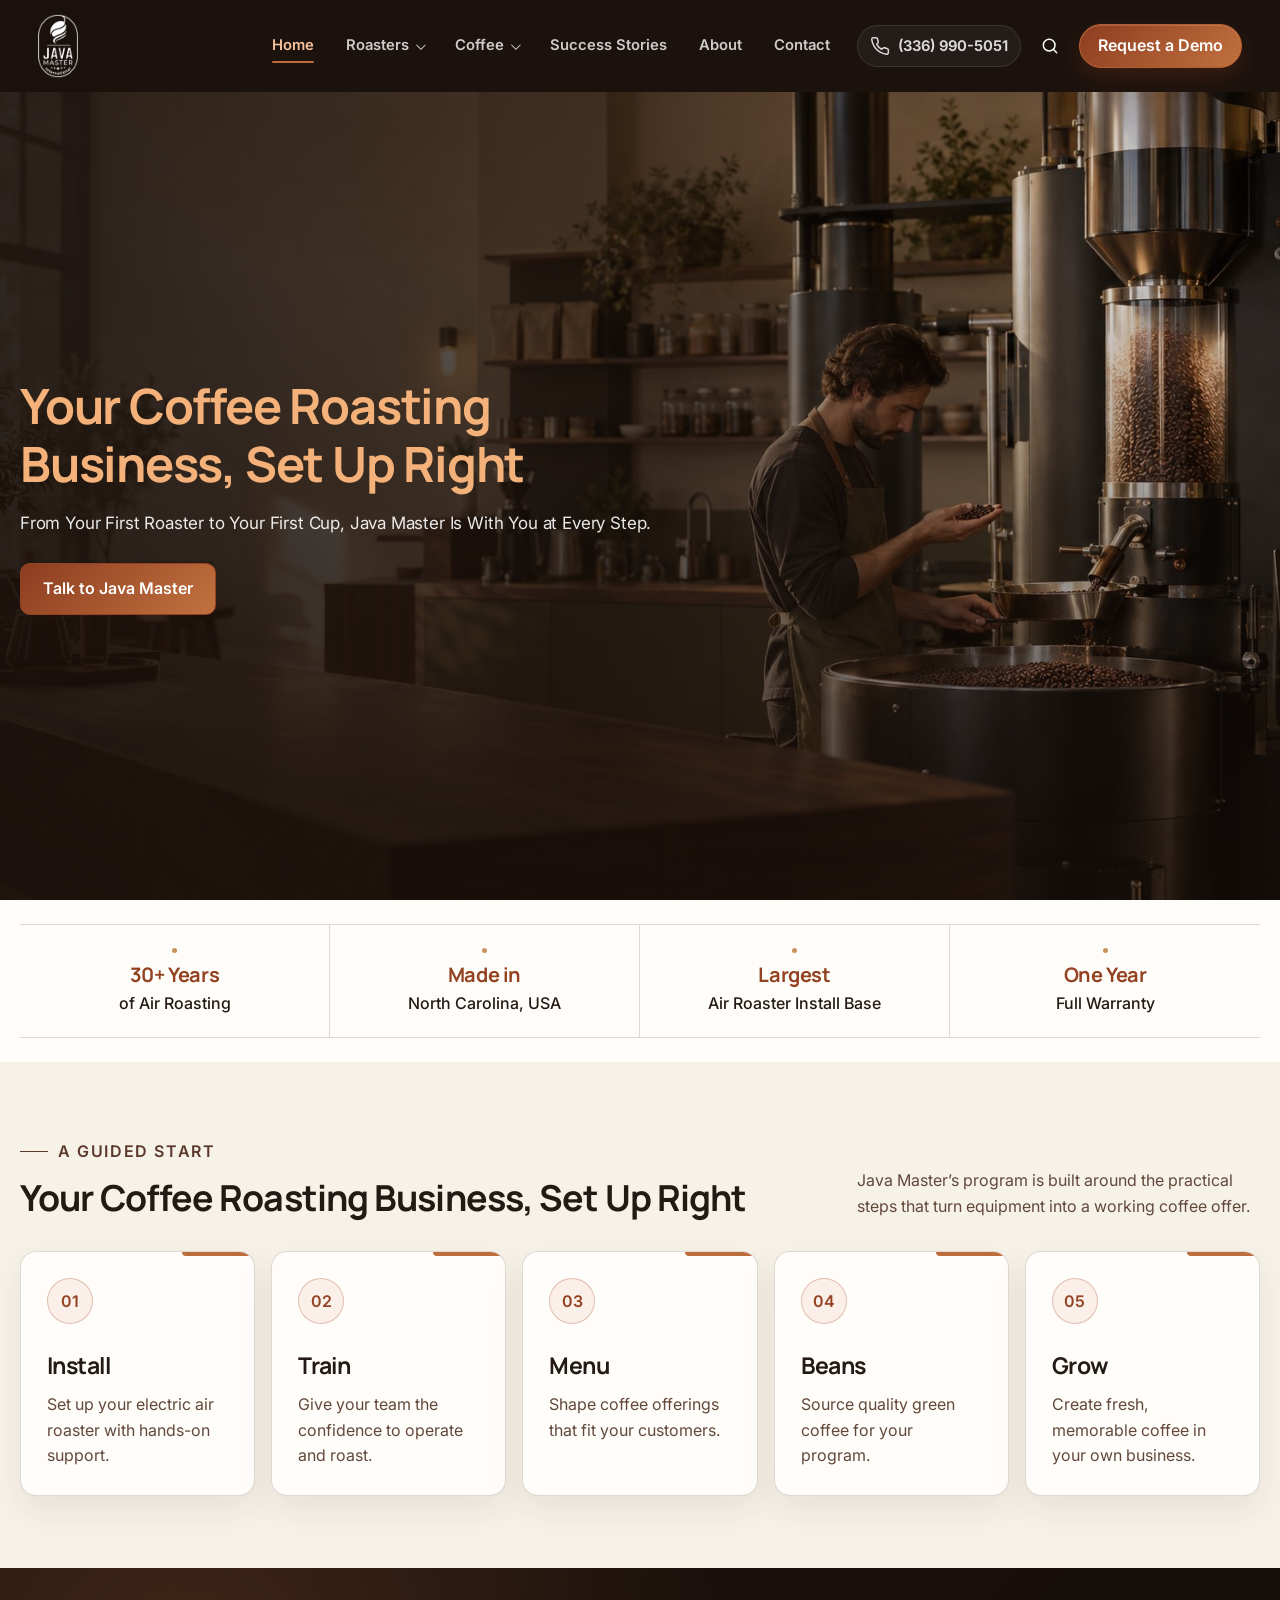
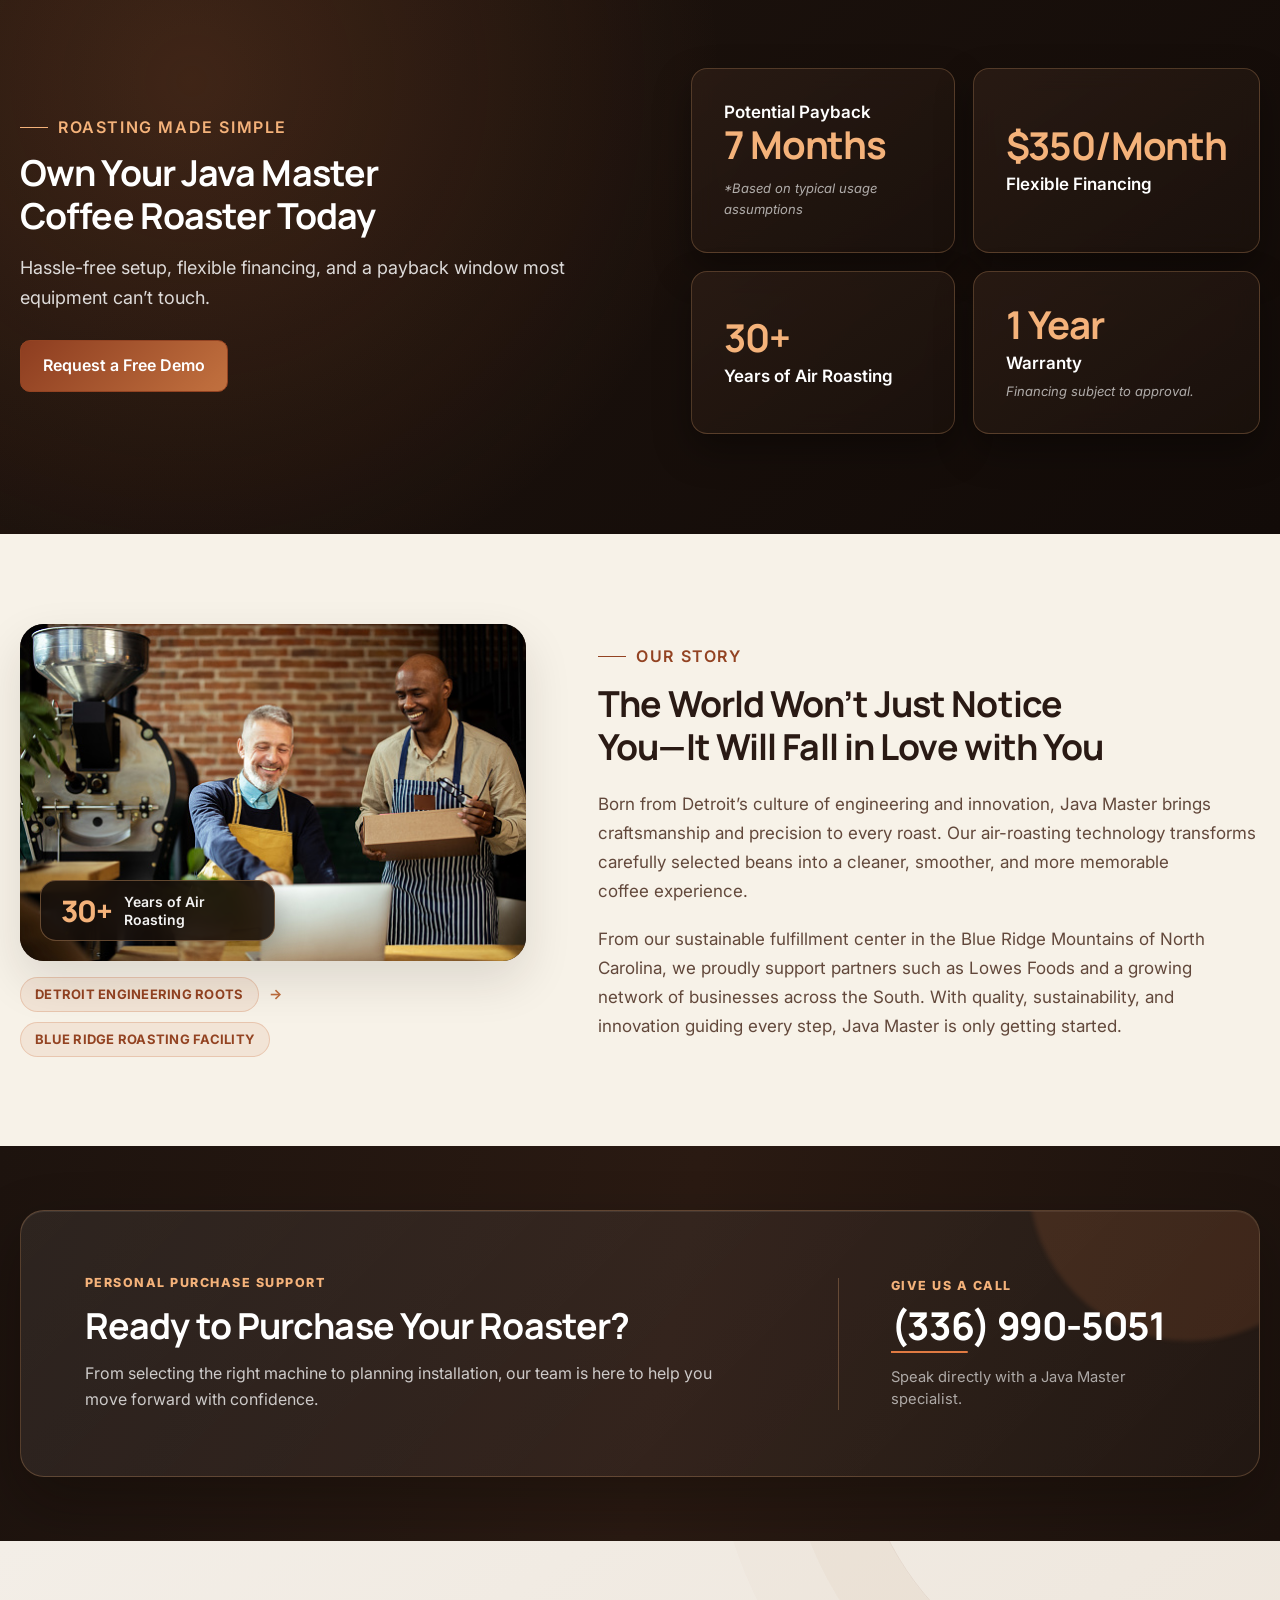
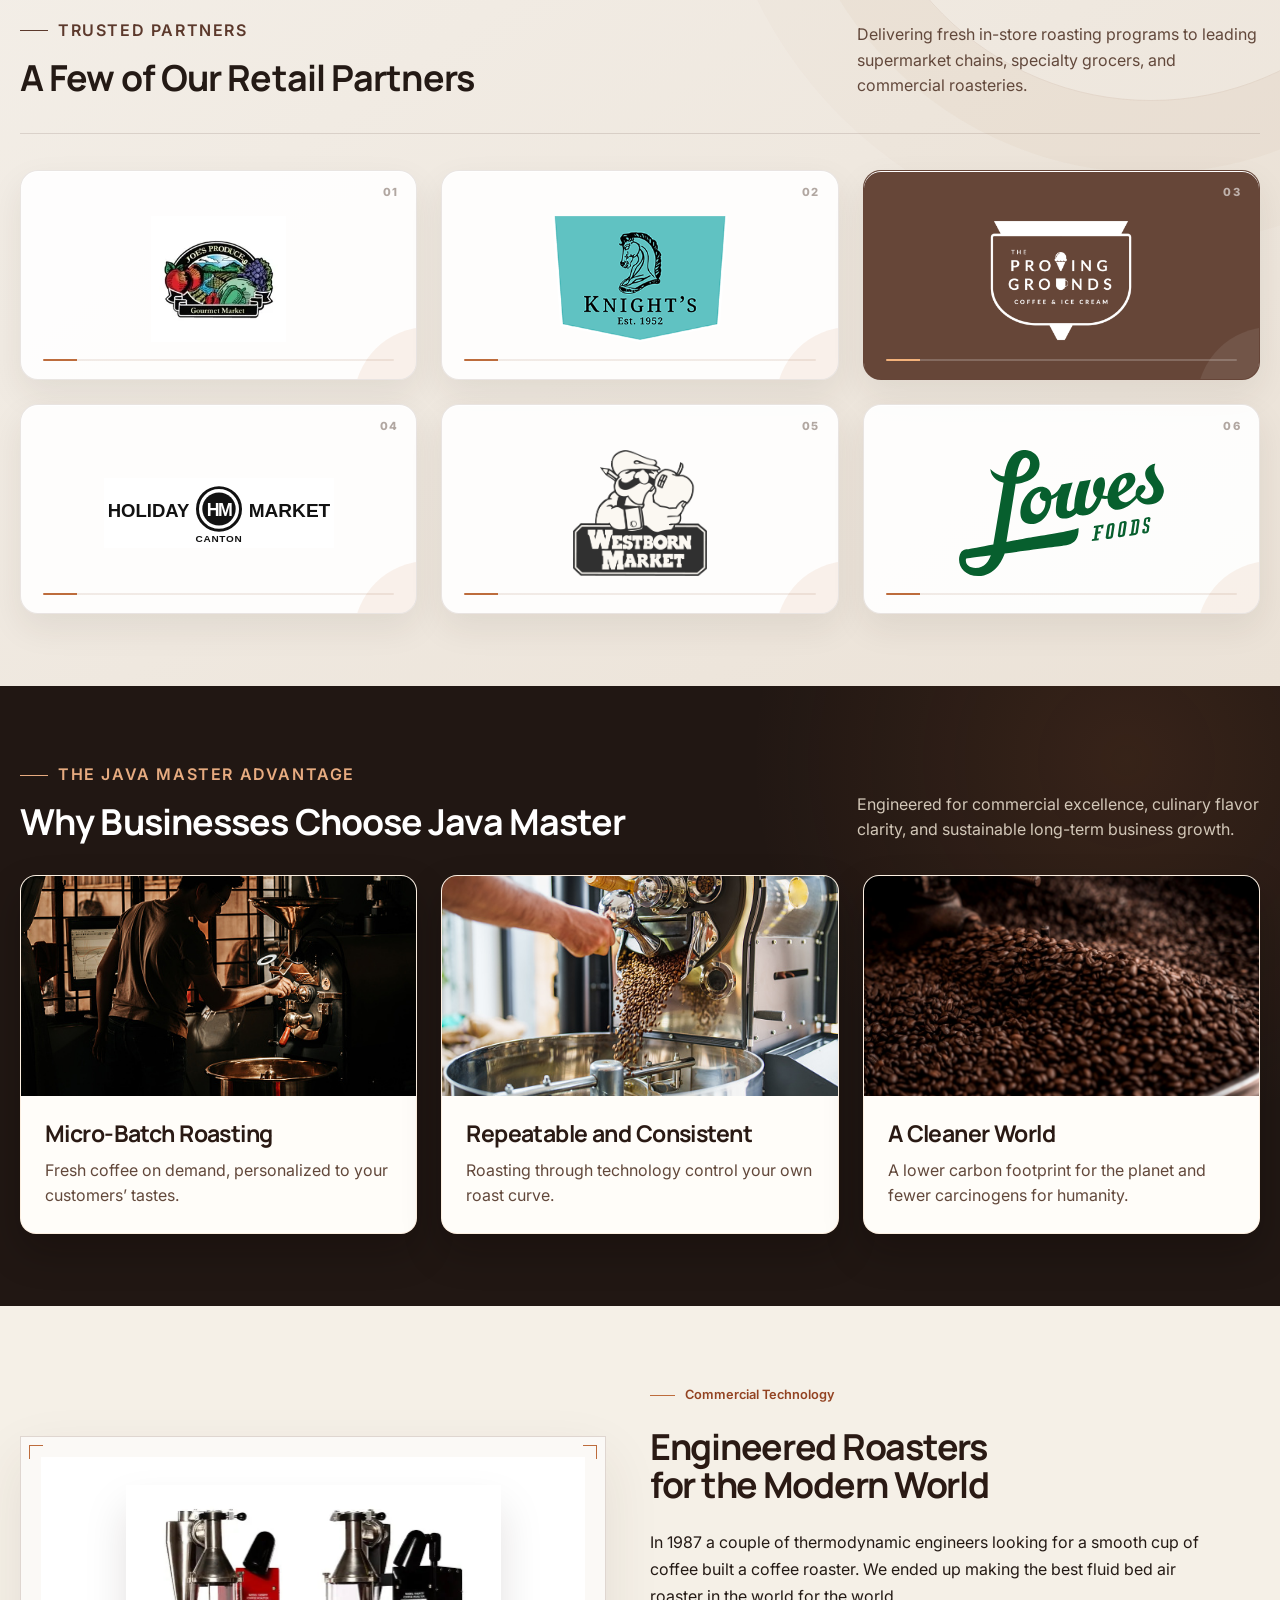
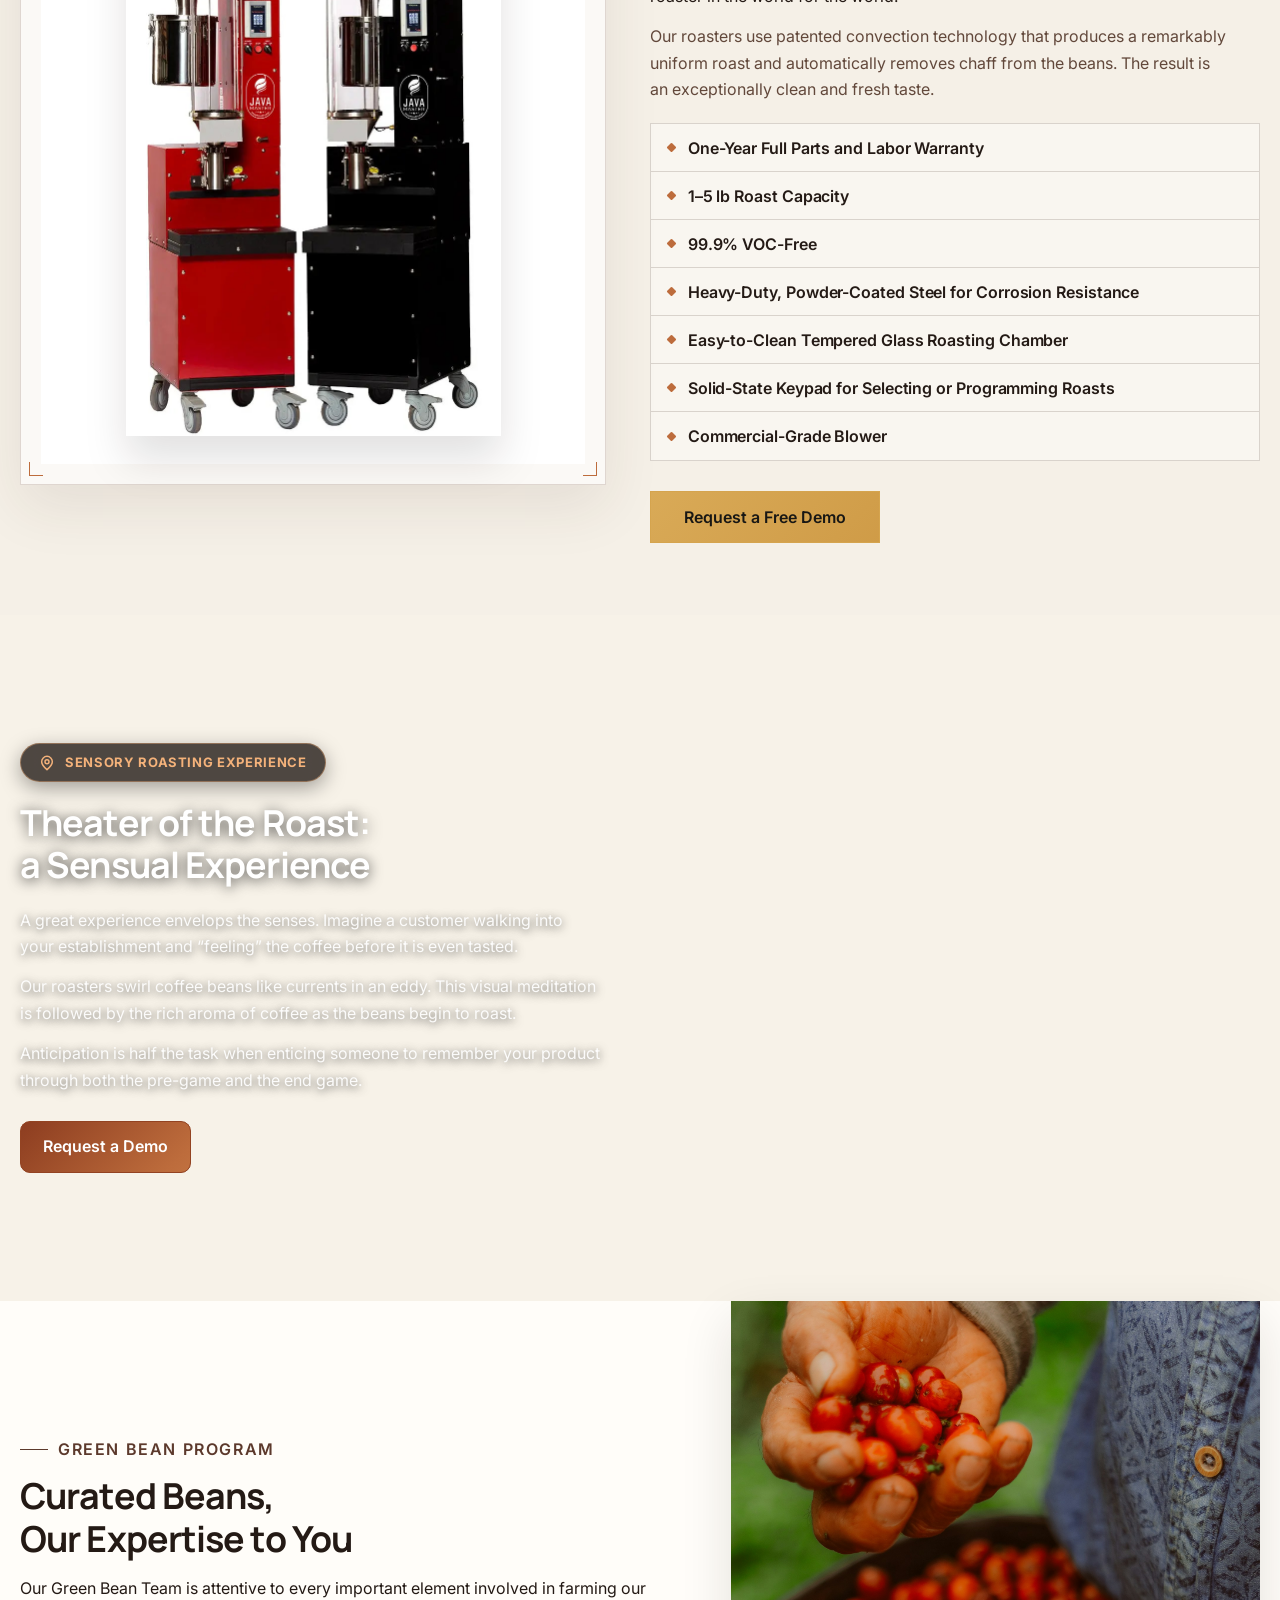
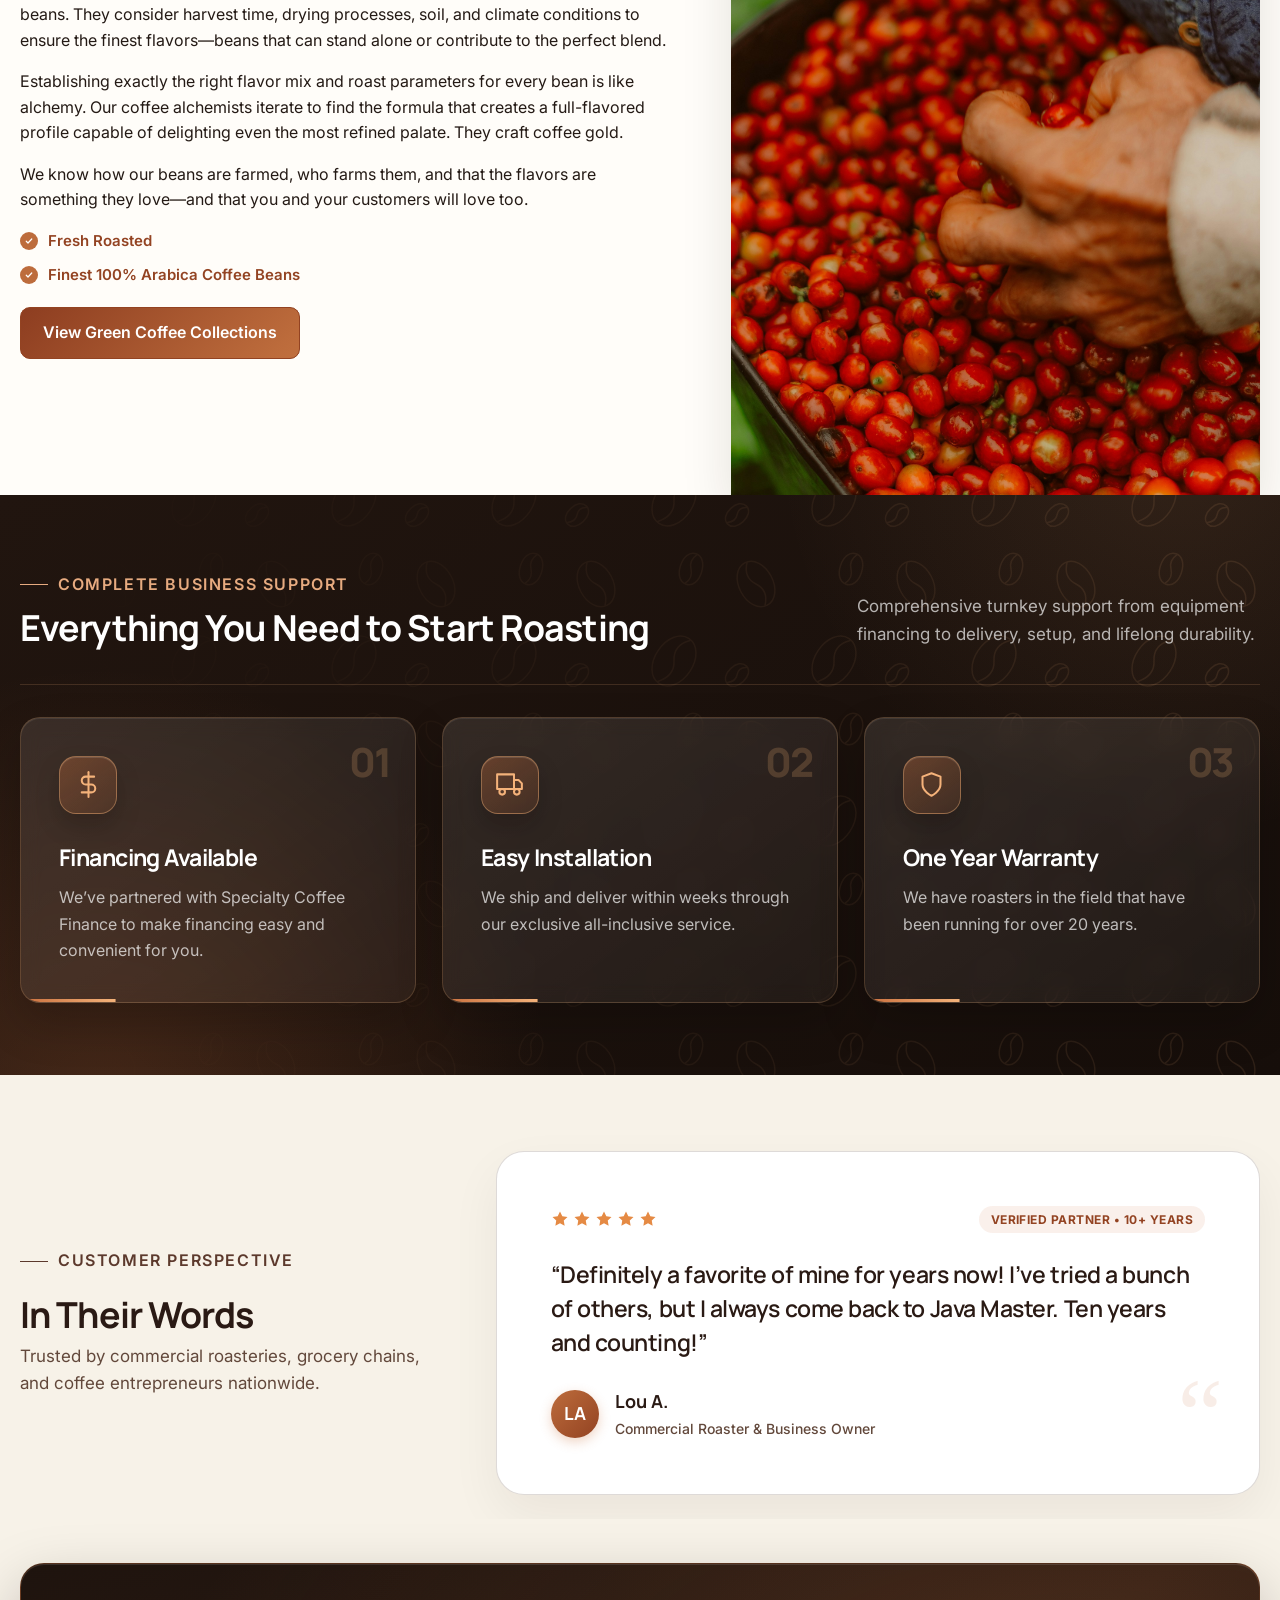
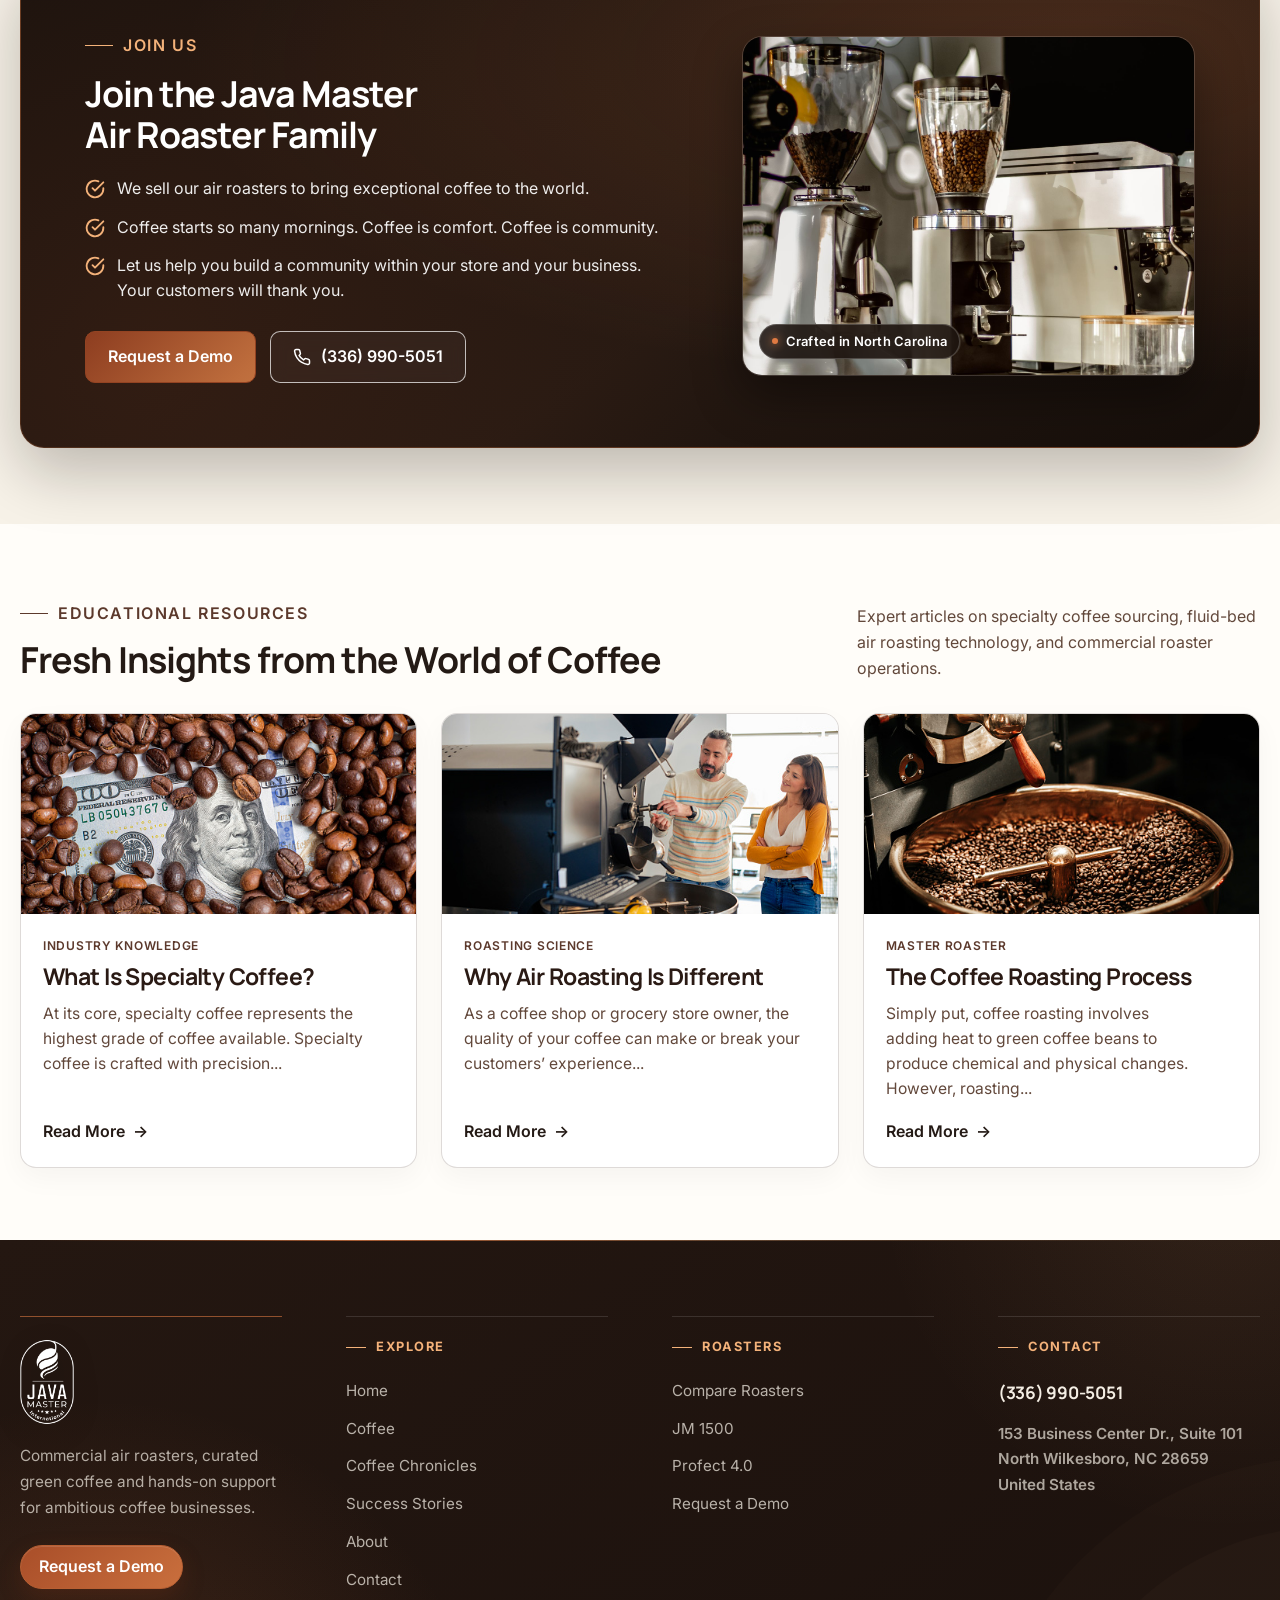
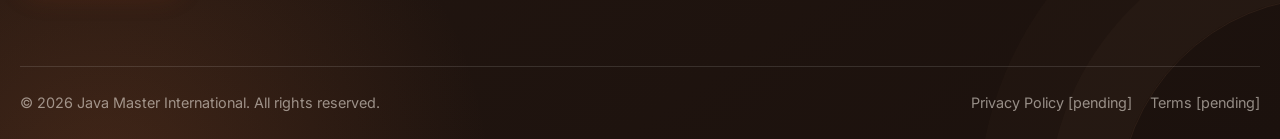
==== index.html @ 823d954a "Add Coffee Chronicles page, coffee navigation dropdown, and mobile typography refinements" ====
<!doctype html>
<html lang="en">
<head>
  <meta charset="utf-8">
  <meta name="viewport" content="width=device-width, initial-scale=1"><link rel="icon" href="assets/images/java-master-favicon-updated.png" type="image/png">
  <title>Java Master International | Build & Grow Your Coffee Business</title>
  <meta name="description" content="Build a memorable coffee program with Java Master commercial air roasters, green coffee, installation, training and ongoing support.">
  <link rel="canonical" href="https://example.com/java-master/">
  <meta property="og:title" content="Build & Grow Your Coffee Business | Java Master">
  <meta property="og:description" content="Commercial air roasting equipment and complete coffee business support.">
  <meta property="og:image" content="https://example.com/assets/images/og-home.jpg">
  <meta property="og:type" content="website">
  <link rel="preload" as="image" href="assets/images/hero-coffee-business.jpg">
  <link rel="stylesheet" href="assets/css/style.css">
  <link rel="stylesheet" href="assets/css/responsive.css">
  <!-- Client confirmation required: replace canonical and Open Graph placeholder URLs before launch. -->
  <script type="application/ld+json">{"@context":"https://schema.org","@type":"Organization","name":"Java Master International","url":"https://javamaster.com/","telephone":"+1-336-990-5051","address":{"@type":"PostalAddress","streetAddress":"153 Business Center Dr. Suite 101","addressLocality":"North Wilkesboro","addressRegion":"NC","addressCountry":"US"}}</script>
  <script src="assets/js/main.js" defer></script>
</head>
<body>
  <a class="skip-link" href="#main-content">Skip to content</a>
  <header class="site-header">
  <nav class="nav container" aria-label="Primary navigation">
    <a class="brand" href="index.html" aria-label="Java Master International home"><img class="brand__logo" src="assets/images/java-master-logo-updated-600.png" alt="Java Master International" width="379" height="600"></a>
    <ul class="nav__menu" id="primary-menu">
      <li><a class="nav__link" href="index.html">Home</a></li>
      <li class="dropdown"><button class="dropdown__toggle" type="button" aria-expanded="false" aria-controls="roaster-menu">Roasters</button><ul class="dropdown__menu" id="roaster-menu"><li><a href="roasters.html">Compare Roasters</a></li><li><a href="jm-1500.html">JM 1500</a></li><li><a href="profect.html">Profect 4.0</a></li></ul></li>
      <li class="dropdown"><button class="dropdown__toggle" type="button" aria-expanded="false" aria-controls="coffee-menu">Coffee</button><ul class="dropdown__menu" id="coffee-menu"><li><a href="coffee.html">Coffee Collections</a></li><li><a href="coffee-chronicles.html">Coffee Chronicles</a></li></ul></li>
      <li><a class="nav__link" href="success-stories.html">Success Stories</a></li>
      <li><a class="nav__link" href="about.html">About</a></li>
      <li><a class="nav__link" href="contact.html">Contact</a></li>
      <li class="nav__mobile-contact"><a href="tel:+13369905051" aria-label="Call (336) 990-5051"><svg aria-hidden="true" viewBox="0 0 24 24" width="18" height="18" fill="none" stroke="currentColor" stroke-width="2" stroke-linecap="round" stroke-linejoin="round"><path d="M22 16.92v3a2 2 0 0 1-2.18 2 19.79 19.79 0 0 1-8.63-3.07 19.5 19.5 0 0 1-6-6 19.79 19.79 0 0 1-3.07-8.67A2 2 0 0 1 4.11 2h3a2 2 0 0 1 2 1.72 12.84 12.84 0 0 0 .7 2.81 2 2 0 0 1-.45 2.11L8.09 9.91a16 16 0 0 0 6 6l1.27-1.27a2 2 0 0 1 2.11-.45 12.84 12.84 0 0 0 2.81.7A2 2 0 0 1 22 16.92z"/></svg><span>(336) 990-5051</span></a></li>
      <li class="nav__mobile-cta"><a class="button button--accent" href="contact.html#demo-form">Request a Demo</a></li>
    </ul>
    <div class="nav__actions">
      <a class="header-phone" href="tel:+13369905051" aria-label="Call Java Master at (336) 990-5051"><svg aria-hidden="true" viewBox="0 0 24 24" width="18" height="18" fill="none" stroke="currentColor" stroke-width="2" stroke-linecap="round" stroke-linejoin="round"><path d="M22 16.92v3a2 2 0 0 1-2.18 2 19.79 19.79 0 0 1-8.63-3.07 19.5 19.5 0 0 1-6-6 19.79 19.79 0 0 1-3.07-8.67A2 2 0 0 1 4.11 2h3a2 2 0 0 1 2 1.72 12.84 12.84 0 0 0 .7 2.81 2 2 0 0 1-.45 2.11L8.09 9.91a16 16 0 0 0 6 6l1.27-1.27a2 2 0 0 1 2.11-.45 12.84 12.84 0 0 0 2.81.7A2 2 0 0 1 22 16.92z"/></svg><span>(336) 990-5051</span></a>
      <button class="search-toggle" type="button" aria-label="Open site search" aria-expanded="false" aria-controls="site-search"><svg aria-hidden="true" viewBox="0 0 24 24"><circle cx="11" cy="11" r="7"></circle><path d="m20 20-4-4"></path></svg></button>
      <a class="button button--small button--accent" href="contact.html#demo-form">Request a Demo</a>
    </div>
    <button class="nav-toggle" type="button" aria-expanded="false" aria-controls="primary-menu" aria-label="Open navigation"><span></span></button>
  </nav>
  <div class="site-search" id="site-search" hidden>
    <div class="site-search__panel">
      <form class="site-search__form" role="search" novalidate>
        <label class="visually-hidden" for="site-search-input">Search Java Master</label>
        <input class="site-search__input" id="site-search-input" type="search" name="q" placeholder="Search roasters, coffee, support…" autocomplete="off">
        <button class="site-search__submit" type="submit">Search</button>
        <button class="search-close" type="button" aria-label="Close site search"><svg aria-hidden="true" viewBox="0 0 24 24"><path d="M6 6l12 12M18 6 6 18"></path></svg></button>
      </form>
      <div class="site-search__results" role="status" aria-live="polite" aria-label="Search results"></div>
    </div>
  </div>
</header>

  <main id="main-content">
    <section class="hero" aria-labelledby="home-title">
      <div class="hero__grid">
        <div class="hero__content">
          <h1 class="hero__title" id="home-title">Your Coffee Roasting Business, Set Up Right</h1>
          <p class="hero__description">From Your First Roaster to Your First Cup, Java Master Is With You at Every Step.</p>
          <div class="button-row"><a class="button button--accent" href="contact.html#demo-form">Talk to Java Master</a></div>
        </div>
        <div class="hero__media">
          <picture><img src="assets/images/hero-coffee-business.jpg" srcset="assets/images/hero-coffee-business-960.jpg 960w, assets/images/hero-coffee-business.jpg 1672w" sizes="(max-width: 900px) 100vw, 50vw" alt="Concept image of a coffee professional working beside an air roaster in a warm modern café" width="1672" height="941" fetchpriority="high"></picture>
        </div>
      </div>
    </section>

    <section class="feature-highlights" aria-label="Java Master highlights">
      <div class="stats container">
        <div class="stat"><strong>30+ Years</strong><span>of Air Roasting</span></div>
        <div class="stat"><strong>Made in</strong><span>North Carolina, USA</span></div>
        <div class="stat"><strong>Largest</strong><span>Air Roaster Install Base</span></div>
        <div class="stat"><strong>One Year</strong><span>Full Warranty</span></div>
      </div>
      <!-- Client confirmation required: verify all statistics and warranty wording against current signed product documentation before launch. -->
    </section>

    <section class="section" aria-labelledby="process-title">
      <div class="container">
        <div class="section__head"><div><span class="eyebrow">A guided start</span><h2 id="process-title">Your Coffee Roasting Business, Set Up Right</h2></div><p>Java Master’s program is built around the practical steps that turn equipment into a working coffee offer.</p></div>
        <div class="process reveal">
          <article class="process__item"><h3>Install</h3><p>Set up your electric air roaster with hands-on support.</p></article>
          <article class="process__item"><h3>Train</h3><p>Give your team the confidence to operate and roast.</p></article>
          <article class="process__item"><h3>Menu</h3><p>Shape coffee offerings that fit your customers.</p></article>
          <article class="process__item"><h3>Beans</h3><p>Source quality green coffee for your program.</p></article>
          <article class="process__item"><h3>Grow</h3><p>Create fresh, memorable coffee in your own business.</p></article>
        </div>
      </div>
    </section>

    <!-- SECTION 3 — Roasting Made Simple -->
    <section class="section section--dark section--simple-roast-dark" aria-labelledby="simple-roast-title">
      <div class="container">
        <div class="split split--simple-roast">
          <div class="simple-roast__content">
            <span class="eyebrow">Roasting Made Simple</span>
            <h2 id="simple-roast-title">Own Your Java Master Coffee Roaster Today</h2>
            <p class="simple-roast__desc">Hassle-free setup, flexible financing, and a payback window most equipment can’t touch.</p>
            <div class="button-row">
              <a class="button button--accent" href="contact.html#demo-form">Request a Free Demo</a>
            </div>
          </div>
          <div class="payback-grid">
            <article class="payback-card">
              <span class="payback-card__label">Potential Payback</span>
              <strong class="payback-card__value">7 Months</strong>
              <span class="payback-card__sub">*Based on typical usage assumptions</span>
            </article>
            <article class="payback-card">
              <strong class="payback-card__value">$350/Month</strong>
              <span class="payback-card__label">Flexible Financing</span>
            </article>
            <article class="payback-card">
              <strong class="payback-card__value">30+</strong>
              <span class="payback-card__label">Years of Air Roasting</span>
            </article>
            <article class="payback-card">
              <strong class="payback-card__value">1 Year</strong>
              <span class="payback-card__label">Warranty</span>
              <span class="payback-card__sub">Financing subject to approval.</span>
            </article>
          </div>
        </div>
      </div>
    </section>

    <!-- SECTION 4 — Our Story -->
    <section class="section section--story-brand" aria-labelledby="story-editorial-title">
      <div class="container">
        <div class="story-brand">
          <div class="story-brand__media-col">
            <div class="story-brand__image-wrap">
              <img src="assets/images/stock-coffee-shop-owners-2217186663.jpg" alt="Coffee business owners working together beside a commercial coffee roaster" width="509" height="339" loading="lazy">
              <div class="story-brand__stat-badge" aria-label="30 plus years of air roasting leadership">
                <span class="stat-badge__num">30+</span>
                <span class="stat-badge__label">Years of Air Roasting</span>
              </div>
            </div>
            <div class="story-brand__heritage-strip">
              <span class="heritage-pill">Detroit Engineering Roots</span>
              <span class="heritage-sep" aria-hidden="true">→</span>
              <span class="heritage-pill">Blue Ridge Roasting Facility</span>
            </div>
          </div>
          <div class="story-brand__content-col">
            <span class="eyebrow">Our Story</span>
            <h2 id="story-editorial-title">The World Won’t Just Notice You—It Will Fall in Love with You</h2>
            <div class="story-brand__body">
              <p>Born from Detroit’s culture of engineering and innovation, Java Master brings craftsmanship and precision to every roast. Our air-roasting technology transforms carefully selected beans into a cleaner, smoother, and more memorable coffee experience.</p>
              <p>From our sustainable fulfillment center in the Blue Ridge Mountains of North Carolina, we proudly support partners such as Lowes Foods and a growing network of businesses across the South. With quality, sustainability, and innovation guiding every step, Java Master is only getting started.</p>
            </div>
          </div>
        </div>
      </div>
    </section>

    <!-- SECTION 5 — Purchase Assistance CTA -->
    <section class="section--tight section--purchase-cta" aria-labelledby="purchase-cta-title">
      <div class="container">
        <div class="purchase-cta">
          <div class="purchase-cta__content">
            <span class="purchase-cta__eyebrow">Personal Purchase Support</span>
            <h2 id="purchase-cta-title">Ready to Purchase Your Roaster?</h2>
            <p class="purchase-cta__sub">From selecting the right machine to planning installation, our team is here to help you move forward with confidence.</p>
          </div>
          <div class="purchase-cta__contact">
            <span class="purchase-cta__label">Give Us a Call</span>
            <a class="purchase-cta__phone-link" href="tel:+13369905051" aria-label="Call Java Master at (336) 990-5051">(336) 990-5051</a>
            <span class="purchase-cta__note">Speak directly with a Java Master specialist.</span>
          </div>
        </div>
      </div>
    </section>

    <!-- SECTION 6 — Retail Partners -->
    <section class="section section--sage section--retail-partners" aria-labelledby="partners-title">
      <div class="container">
        <div class="section__head">
          <div>
            <span class="eyebrow">Trusted Partners</span>
            <h2 id="partners-title">A Few of Our Retail Partners</h2>
          </div>
          <p>Delivering fresh in-store roasting programs to leading supermarket chains, specialty grocers, and commercial roasteries.</p>
        </div>
        <div class="partner-image-grid" role="list" aria-label="Featured retail partners">
          <article class="partner-logo-card" role="listitem">
            <span class="partner-logo-card__index" aria-hidden="true">01</span>
            <div class="partner-logo-card__logo"><img src="assets/images/partners/joes-produce.webp" alt="Joe’s Produce Gourmet Market" width="200" height="187" loading="lazy"></div>
          </article>
          <article class="partner-logo-card" role="listitem">
            <span class="partner-logo-card__index" aria-hidden="true">02</span>
            <div class="partner-logo-card__logo"><img src="assets/images/partners/knights-market.png" alt="Knight’s Market, established 1952" width="292" height="187" loading="lazy"></div>
          </article>
          <article class="partner-logo-card partner-logo-card--proving" role="listitem">
            <span class="partner-logo-card__index" aria-hidden="true">03</span>
            <div class="partner-logo-card__logo partner-logo-card__logo--crop"><img src="assets/images/partners/proving-grounds.png" alt="The Proving Grounds Coffee and Ice Cream" width="1000" height="1000" loading="lazy"></div>
          </article>
          <article class="partner-logo-card" role="listitem">
            <span class="partner-logo-card__index" aria-hidden="true">04</span>
            <div class="partner-logo-card__logo"><img src="assets/images/partners/holiday-market-canton.svg" alt="Holiday Market Canton" width="620" height="190" loading="lazy"></div>
          </article>
          <article class="partner-logo-card" role="listitem">
            <span class="partner-logo-card__index" aria-hidden="true">05</span>
            <div class="partner-logo-card__logo"><img src="assets/images/partners/westborn-market.png" alt="Westborn Market" width="633" height="592" loading="lazy"></div>
          </article>
          <article class="partner-logo-card" role="listitem">
            <span class="partner-logo-card__index" aria-hidden="true">06</span>
            <div class="partner-logo-card__logo"><img src="assets/images/partners/lowes-foods.svg" alt="Lowes Foods" width="185" height="114" loading="lazy"></div>
          </article>
        </div>
      </div>
    </section>

    <!-- SECTION 7 — Benefits -->
    <section class="section section--dark section--why-choose" aria-labelledby="why-choose-title">
      <div class="container">
        <div class="section__head">
          <div>
            <span class="eyebrow">The Java Master Advantage</span>
            <h2 id="why-choose-title">Why Businesses Choose Java Master</h2>
          </div>
          <p>Engineered for commercial excellence, culinary flavor clarity, and sustainable long-term business growth.</p>
        </div>
        <div class="feature-grid">
          <article class="feature-card">
            <div class="feature-card__media">
              <img src="assets/images/stock-professional-coffee-roaster-1376337196.jpg" alt="Coffee professional operating a commercial roaster for a fresh micro-batch" width="509" height="339" loading="lazy">
            </div>
            <div class="feature-card__body">
              <h3>Micro-Batch Roasting</h3>
              <p>Fresh coffee on demand, personalized to your customers’ tastes.</p>
            </div>
          </article>
          <article class="feature-card">
            <div class="feature-card__media">
              <img src="assets/images/stock-roasted-beans-cooling-1479788163.jpg" alt="Fresh coffee beans pouring from a commercial roaster into the cooling tray" width="509" height="339" loading="lazy">
            </div>
            <div class="feature-card__body">
              <h3>Repeatable and Consistent</h3>
              <p>Roasting through technology control your own roast curve.</p>
            </div>
          </article>
          <article class="feature-card">
            <div class="feature-card__media">
              <img src="assets/images/pexels-coffee-beans-cooling-20121334.jpg" alt="Freshly roasted coffee beans cooling after a clean air-roasting cycle" width="1600" height="1067" loading="lazy">
            </div>
            <div class="feature-card__body">
              <h3>A Cleaner World</h3>
              <p>A lower carbon footprint for the planet and fewer carcinogens for humanity.</p>
            </div>
          </article>
        </div>
      </div>
    </section>

    <!-- SECTION 8 — Engineered Roasters -->
    <section class="section section--paper section--tech-roasters" aria-labelledby="engineered-roasters-title">
      <div class="container">
        <div class="tech-roasters-layout">
          <figure class="tech-roasters__visual">
            <div class="tech-blueprint-frame">
              <span class="tech-frame-corner tech-frame-corner--tl" aria-hidden="true"></span>
              <span class="tech-frame-corner tech-frame-corner--tr" aria-hidden="true"></span>
              <span class="tech-frame-corner tech-frame-corner--bl" aria-hidden="true"></span>
              <span class="tech-frame-corner tech-frame-corner--br" aria-hidden="true"></span>
              <div class="tech-roasters__image-matte">
                <img src="assets/images/jm-1500-red-black-roasters.jpg" alt="Red and black Java Master commercial fluid-bed air roasters" width="752" height="1103" loading="lazy" decoding="async">
              </div>
            </div>
          </figure>

          <div class="tech-roasters__content">
            <span class="eyebrow">Commercial Technology</span>
            <h2 id="engineered-roasters-title">Engineered Roasters for the Modern World</h2>
            <div class="tech-roasters__summary">
              <p class="tech-roasters__intro">In 1987 a couple of thermodynamic engineers looking for a smooth cup of coffee built a coffee roaster. We ended up making the best fluid bed air roaster in the world for the world.</p>
              <p class="tech-roasters__intro-sub">Our roasters use patented convection technology that produces a remarkably uniform roast and automatically removes chaff from the beans. The result is an exceptionally clean and fresh taste.</p>
            </div>
            <ul class="tech-spec-list" role="list">
              <li><svg class="spec-icon" aria-hidden="true" viewBox="0 0 24 24"><path d="m5 12.5 4.2 4.2L19 7"/></svg><strong>One-Year Full Parts and Labor Warranty</strong></li>
              <li><svg class="spec-icon" aria-hidden="true" viewBox="0 0 24 24"><path d="m5 12.5 4.2 4.2L19 7"/></svg><strong>1–5 lb Roast Capacity</strong></li>
              <li><svg class="spec-icon" aria-hidden="true" viewBox="0 0 24 24"><path d="m5 12.5 4.2 4.2L19 7"/></svg><strong>99.9% VOC-Free</strong></li>
              <li><svg class="spec-icon" aria-hidden="true" viewBox="0 0 24 24"><path d="m5 12.5 4.2 4.2L19 7"/></svg><strong>Heavy-Duty, Powder-Coated Steel for Corrosion Resistance</strong></li>
              <li><svg class="spec-icon" aria-hidden="true" viewBox="0 0 24 24"><path d="m5 12.5 4.2 4.2L19 7"/></svg><strong>Easy-to-Clean Tempered Glass Roasting Chamber</strong></li>
              <li><svg class="spec-icon" aria-hidden="true" viewBox="0 0 24 24"><path d="m5 12.5 4.2 4.2L19 7"/></svg><strong>Solid-State Keypad for Selecting or Programming Roasts</strong></li>
              <li><svg class="spec-icon" aria-hidden="true" viewBox="0 0 24 24"><path d="m5 12.5 4.2 4.2L19 7"/></svg><strong>Commercial-Grade Blower</strong></li>
            </ul>
            <div class="specs-panel__footer">
              <a class="button button--accent" href="contact.html#demo-form">Request a Free Demo</a>
            </div>
          </div>
        </div>
      </div>
    </section>

    <!-- SECTION 9 — The Roasting Experience -->
    <section class="section section--theater-cinematic" aria-labelledby="theater-title">
      <div class="container">
        <div class="theater-cinematic__card">
          <div class="theater-cinematic__sensory-badge">
            <svg class="sensory-icon" aria-hidden="true" viewBox="0 0 24 24"><path d="M12 2a8 8 0 0 0-8 8c0 5 8 12 8 12s8-7 8-12a8 8 0 0 0-8-8z"/><circle cx="12" cy="10" r="3"/></svg>
            <span>Sensory Roasting Experience</span>
          </div>
          <h2 id="theater-title" class="theater-cinematic__title">Theater of the Roast: a Sensual Experience</h2>
          <div class="theater-cinematic__paragraphs">
            <p class="theater-cinematic__lead">A great experience envelops the senses. Imagine a customer walking into your establishment and “feeling” the coffee before it is even tasted.</p>
            <p>Our roasters swirl coffee beans like currents in an eddy. This visual meditation is followed by the rich aroma of coffee as the beans begin to roast.</p>
            <p>Anticipation is half the task when enticing someone to remember your product through both the pre-game and the end game.</p>
          </div>
          <div class="theater-cinematic__action">
            <a class="button button--accent" href="contact.html#demo-form">Request a Demo</a>
          </div>
        </div>
      </div>
    </section>

    <!-- SECTION 10 — Curated Coffee Beans -->
    <section class="section section--paper section--curated-beans" aria-labelledby="curated-beans-title">
      <div class="container">
        <div class="split split--curated-beans">
          <div class="curated-beans__content">
            <span class="eyebrow">Green Bean Program</span>
            <h2 id="curated-beans-title">Curated Beans,<br>Our Expertise to You</h2>
            <p>Our Green Bean Team is attentive to every important element involved in farming our beans. They consider harvest time, drying processes, soil, and climate conditions to ensure the finest flavors—beans that can stand alone or contribute to the perfect blend.</p>
            <p>Establishing exactly the right flavor mix and roast parameters for every bean is like alchemy. Our coffee alchemists iterate to find the formula that creates a full-flavored profile capable of delighting even the most refined palate. They craft coffee gold.</p>
            <p>We know how our beans are farmed, who farms them, and that the flavors are something they love—and that you and your customers will love too.</p>
            <ul class="bean-highlights" role="list">
              <li class="bean-badge"><svg class="badge-icon" aria-hidden="true" viewBox="0 0 24 24"><path d="m6.5 12.5 3.5 3.5 7.5-8"/></svg><span>Fresh Roasted</span></li>
              <li class="bean-badge"><svg class="badge-icon" aria-hidden="true" viewBox="0 0 24 24"><path d="m6.5 12.5 3.5 3.5 7.5-8"/></svg><span>Finest 100% Arabica Coffee Beans</span></li>
            </ul>
            <div class="button-row">
              <a class="button button--accent" href="coffee.html">View Green Coffee Collections</a>
            </div>
          </div>
          <div class="curated-beans__media">
            <img src="assets/images/curated-coffee-cherries-v2.jpg" alt="Coffee farmers hand-sorting freshly harvested red coffee cherries" width="1800" height="2700" loading="lazy" decoding="async">
          </div>
        </div>
      </div>
    </section>

    <!-- SECTION 11 — Customer Support Benefits -->
    <section class="section section--dark section--support-dark" aria-labelledby="start-roasting-title">
      <div class="container">
        <div class="section__head">
          <div>
            <span class="eyebrow">Complete Business Support</span>
            <h2 id="start-roasting-title">Everything You Need to Start Roasting</h2>
          </div>
          <p>Comprehensive turnkey support from equipment financing to delivery, setup, and lifelong durability.</p>
        </div>
        <div class="support-cards-grid">
          <article class="support-feature-card">
            <div class="support-feature-card__icon" aria-hidden="true">
              <svg viewBox="0 0 24 24"><line x1="12" y1="1" x2="12" y2="23"/><path d="M17 5H9.5a3.5 3.5 0 0 0 0 7h5a3.5 3.5 0 0 1 0 7H6"/></svg>
            </div>
            <h3>Financing Available</h3>
            <p>We’ve partnered with Specialty Coffee Finance to make financing easy and convenient for you.</p>
          </article>
          <article class="support-feature-card">
            <div class="support-feature-card__icon" aria-hidden="true">
              <svg viewBox="0 0 24 24"><rect x="1" y="3" width="15" height="13"/><polygon points="16 8 20 8 23 11 23 16 16 16 8"/><circle cx="5.5" cy="18.5" r="2.5"/><circle cx="18.5" cy="18.5" r="2.5"/></svg>
            </div>
            <h3>Easy Installation</h3>
            <p>We ship and deliver within weeks through our exclusive all-inclusive service.</p>
          </article>
          <article class="support-feature-card">
            <div class="support-feature-card__icon" aria-hidden="true">
              <svg viewBox="0 0 24 24"><path d="M12 22s8-4 8-10V5l-8-3-8 3v7c0 6 8 10 8 10z"/></svg>
            </div>
            <h3>One Year Warranty</h3>
            <p>We have roasters in the field that have been running for over 20 years.</p>
          </article>
        </div>
      </div>
    </section>

    <!-- SECTION 12 — Customer Testimonial -->
    <section class="section testimonial-section" aria-labelledby="testimonial-title">
      <div class="container testimonial__layout">
        <div class="testimonial__heading">
          <span class="eyebrow">Customer Perspective</span>
          <h2 id="testimonial-title">In Their Words</h2>
          <p class="testimonial__sub">Trusted by commercial roasteries, grocery chains, and coffee entrepreneurs nationwide.</p>
        </div>
        <figure class="testimonial reveal">
          <div class="testimonial__header">
            <div class="testimonial__stars" aria-label="5 out of 5 stars">
              <svg viewBox="0 0 24 24" aria-hidden="true"><polygon points="12 2 15.09 8.26 22 9.27 17 14.14 18.18 21.02 12 17.77 5.82 21.02 7 14.14 2 9.27 8.91 8.26 12 2"/></svg>
              <svg viewBox="0 0 24 24" aria-hidden="true"><polygon points="12 2 15.09 8.26 22 9.27 17 14.14 18.18 21.02 12 17.77 5.82 21.02 7 14.14 2 9.27 8.91 8.26 12 2"/></svg>
              <svg viewBox="0 0 24 24" aria-hidden="true"><polygon points="12 2 15.09 8.26 22 9.27 17 14.14 18.18 21.02 12 17.77 5.82 21.02 7 14.14 2 9.27 8.91 8.26 12 2"/></svg>
              <svg viewBox="0 0 24 24" aria-hidden="true"><polygon points="12 2 15.09 8.26 22 9.27 17 14.14 18.18 21.02 12 17.77 5.82 21.02 7 14.14 2 9.27 8.91 8.26 12 2"/></svg>
              <svg viewBox="0 0 24 24" aria-hidden="true"><polygon points="12 2 15.09 8.26 22 9.27 17 14.14 18.18 21.02 12 17.77 5.82 21.02 7 14.14 2 9.27 8.91 8.26 12 2"/></svg>
            </div>
            <span class="testimonial__tag">Verified Partner • 10+ Years</span>
          </div>
          <span class="testimonial__mark" aria-hidden="true">“</span>
          <blockquote><p>“Definitely a favorite of mine for years now! I’ve tried a bunch of others, but I always come back to Java Master. Ten years and counting!”</p></blockquote>
          <figcaption>
            <div class="testimonial__avatar" aria-hidden="true">LA</div>
            <div class="testimonial__meta">
              <strong>Lou A.</strong>
              <span>Commercial Roaster &amp; Business Owner</span>
            </div>
          </figcaption>
        </figure>
      </div>
    </section>

    <!-- SECTION 13 — Join the Java Master Family -->
    <section class="section section--demo-showcase" aria-labelledby="request-demo-title">
      <div class="container">
        <div class="demo-showcase reveal">
          <div class="demo-showcase__content">
            <span class="eyebrow">Join Us</span>
            <h2 id="request-demo-title">Join the Java Master Air Roaster Family</h2>
            <ul class="family-points" role="list">
              <li><svg class="point-icon" aria-hidden="true" viewBox="0 0 24 24"><path d="M22 11.08V12a10 10 0 1 1-5.93-9.14"/><polyline points="22 4 12 14.01 9 11.01"/></svg><span>We sell our air roasters to bring exceptional coffee to the world.</span></li>
              <li><svg class="point-icon" aria-hidden="true" viewBox="0 0 24 24"><path d="M22 11.08V12a10 10 0 1 1-5.93-9.14"/><polyline points="22 4 12 14.01 9 11.01"/></svg><span>Coffee starts so many mornings. Coffee is comfort. Coffee is community.</span></li>
              <li><svg class="point-icon" aria-hidden="true" viewBox="0 0 24 24"><path d="M22 11.08V12a10 10 0 1 1-5.93-9.14"/><polyline points="22 4 12 14.01 9 11.01"/></svg><span>Let us help you build a community within your store and your business. Your customers will thank you.</span></li>
            </ul>
            <div class="button-row">
              <a class="button button--accent" href="contact.html#demo-form">Request a Demo</a>
              <a class="button button--ghost-light" href="tel:+13369905051" aria-label="Call (336) 990-5051"><svg class="button__icon" aria-hidden="true" viewBox="0 0 24 24" width="18" height="18" fill="none" stroke="currentColor" stroke-width="2" stroke-linecap="round" stroke-linejoin="round"><path d="M22 16.92v3a2 2 0 0 1-2.18 2 19.79 19.79 0 0 1-8.63-3.07 19.5 19.5 0 0 1-6-6 19.79 19.79 0 0 1-3.07-8.67A2 2 0 0 1 4.11 2h3a2 2 0 0 1 2 1.72 12.84 12.84 0 0 0 .7 2.81 2 2 0 0 1-.45 2.11L8.09 9.91a16 16 0 0 0 6 6l1.27-1.27a2 2 0 0 1 2.11-.45 12.84 12.84 0 0 0 2.81.7A2 2 0 0 1 22 16.92z"></path></svg><span>(336) 990-5051</span></a>
            </div>
          </div>
          <div class="demo-showcase__media">
            <div class="demo-showcase__frame">
              <img src="assets/images/pexels-coffee-grinders-20067207.jpg" alt="Coffee shop counter with professional grinders and brewing equipment" width="1600" height="2400" loading="lazy" decoding="async">
              <div class="demo-showcase__badge">
                <span class="badge-dot"></span>
                <span>Crafted in North Carolina</span>
              </div>
            </div>
          </div>
        </div>
      </div>
    </section>

    <!-- SECTION 14 — Latest Articles -->
    <section class="section section--paper" aria-labelledby="insights-title">
      <div class="container">
        <div class="section__head">
          <div>
            <span class="eyebrow">Educational Resources</span>
            <h2 id="insights-title">Fresh Insights from the World of Coffee</h2>
          </div>
          <p>Expert articles on specialty coffee sourcing, fluid-bed air roasting technology, and commercial roaster operations.</p>
        </div>
        <div class="blog-grid">
          <article class="blog-card">
            <div class="blog-card__media">
              <img src="assets/images/stock-blog-coffee-economics-2283416326.jpg" alt="Roasted coffee beans surrounding a US dollar bill" width="509" height="339" loading="lazy">
            </div>
            <div class="blog-card__body">
              <span class="card-meta">Industry Knowledge</span>
              <h3>What Is Specialty Coffee?</h3>
              <p>At its core, specialty coffee represents the highest grade of coffee available. Specialty coffee is crafted with precision...</p>
              <a class="card-link" href="coffee.html">Read More</a>
            </div>
          </article>
          <article class="blog-card">
            <div class="blog-card__media">
              <img src="assets/images/stock-blog-coffee-education-1487490204.jpg" alt="Coffee professional explaining the grinding process to a customer" width="509" height="339" loading="lazy">
            </div>
            <div class="blog-card__body">
              <span class="card-meta">Roasting Science</span>
              <h3>Why Air Roasting Is Different</h3>
              <p>As a coffee shop or grocery store owner, the quality of your coffee can make or break your customers’ experience...</p>
              <a class="card-link" href="about.html">Read More</a>
            </div>
          </article>
          <article class="blog-card">
            <div class="blog-card__media">
              <img src="assets/images/stock-blog-roasting-process-1373429752.jpg" alt="Freshly roasted coffee beans cooling in a commercial roaster" width="509" height="339" loading="lazy">
            </div>
            <div class="blog-card__body">
              <span class="card-meta">Master Roaster</span>
              <h3>The Coffee Roasting Process</h3>
              <p>Simply put, coffee roasting involves adding heat to green coffee beans to produce chemical and physical changes. However, roasting...</p>
              <a class="card-link" href="roasters.html">Read More</a>
            </div>
          </article>
        </div>
      </div>
    </section>
  </main>

  <footer class="site-footer">
  <div class="container">
    <div class="footer__grid">
      <div class="footer__intro"><a class="brand" href="index.html" aria-label="Java Master International home"><img class="brand__logo" src="assets/images/java-master-logo-updated-600.png" alt="Java Master International" width="379" height="600"></a><p>Commercial air roasters, curated green coffee and hands-on support for ambitious coffee businesses.</p><a class="button button--accent" href="contact.html#demo-form">Request a Demo</a></div>
      <div class="footer__column"><h2 class="footer__title">Explore</h2><ul class="footer__links"><li><a href="index.html">Home</a></li><li><a href="coffee.html">Coffee</a></li><li><a href="coffee-chronicles.html">Coffee Chronicles</a></li><li><a href="success-stories.html">Success Stories</a></li><li><a href="about.html">About</a></li><li><a href="contact.html">Contact</a></li></ul></div>
      <div class="footer__column"><h2 class="footer__title">Roasters</h2><ul class="footer__links"><li><a href="roasters.html">Compare Roasters</a></li><li><a href="jm-1500.html">JM 1500</a></li><li><a href="profect.html">Profect 4.0</a></li><li><a href="contact.html#demo-form">Request a Demo</a></li></ul></div>
      <div class="footer__column footer__contact"><h2 class="footer__title">Contact</h2><ul class="footer__links"><li><a class="footer__phone" href="tel:+13369905051">(336) 990-5051</a></li><li><a class="footer__address" href="https://www.google.com/maps/search/?api=1&amp;query=153%20Business%20Center%20Dr.%2C%20Suite%20101%2C%20North%20Wilkesboro%2C%20NC%2028659%2C%20United%20States" target="_blank" rel="noopener noreferrer" aria-label="View Java Master at 153 Business Center Drive, Suite 101, North Wilkesboro, North Carolina 28659 on Google Maps"><strong>153 Business Center Dr., Suite 101</strong><br><strong>North Wilkesboro, NC 28659</strong><br><strong>United States</strong></a></li></ul></div>
    </div>
    <div class="footer__bottom"><span>© 2026 Java Master International. All rights reserved.</span><div class="footer__legal"><span>Privacy Policy [pending]</span><span>Terms [pending]</span></div></div>
  </div>
</footer>
</body>
</html>
---- assets/css/style.css ----
@import url("https://fonts.googleapis.com/css2?family=Inter:wght@400;500;600&family=Manrope:wght@600;700&display=swap");

:root {
  --ivory: #f7f2e8;
  --ivory-2: #e8d8c7;
  --paper: #fffdf9;
  --ink: #241a15;
  --ink-soft: #62483b;
  --espresso: #2a1a14;
  --brown: #5c392c;
  --caramel: #c9915b;
  --copper: #bd6c3c;
  --copper-dark: #934322;
  --charcoal: #282724;
  --sage: #586354;
  --sage-light: #e5e9e1;
  --line: rgba(76, 52, 40, .18);
  --shadow: 0 24px 70px rgba(37, 24, 17, .13);
  --shadow-card: 0 14px 34px rgba(37, 24, 17, .08);
  --shadow-card-hover: 0 20px 42px rgba(37, 24, 17, .14);
  --card-border-hover: rgba(147, 67, 34, .52);
  --card-transition: 240ms cubic-bezier(.2, .8, .2, 1);
  --radius-sm: 8px;
  --radius: 16px;
  --radius-lg: 24px;
  --button-radius: 10px;
  --button-primary: #934322;
  --button-primary-hover: #74331e;
  --button-gradient: linear-gradient(135deg, #8d3d20 0%, #bd6c3c 55%, #d58a52 100%);
  --button-gradient-hover: linear-gradient(135deg, #74331e 0%, #a6532d 52%, #c96f3d 100%);
  --container: 1280px;
  --font-title: "Manrope", "Helvetica Neue", Arial, sans-serif;
  --font-body: "Inter", "Helvetica Neue", Arial, sans-serif;
  --font-size-h1: clamp(1.85rem, 3.8vw, 3.125rem);
  --font-size-h2: clamp(1.45rem, 2.8vw, 2.5rem);
  --font-size-h3: clamp(1.18rem, 1.8vw, 1.45rem);
  --font-size-h4: clamp(1rem, 1.25vw, 1.25rem);
  --heading-line-height: 1.2;
  --body: 1rem;
  --title-description-gap: 16px;
  --card-title-description-gap: 12px;
  --section-content-gap: 32px;
  --section-padding-desktop: 72px;
  --section-padding-tablet: 60px;
  --section-padding-mobile: 48px;
  --section-padding: var(--section-padding-desktop);
  --header-height: 92px;
  --hero-heading: #f4b27a;
  --ease: 280ms cubic-bezier(.2, .8, .2, 1);
}

* { box-sizing: border-box; }
html { scroll-behavior: smooth; }
body { margin: 0; overflow-x: hidden; background: var(--ivory); color: var(--ink); font-family: var(--font-body); font-size: 16px; line-height: 1.6; }
img { display: block; max-width: 100%; }
a { color: inherit; font-size: 1rem; text-decoration-thickness: 1px; text-underline-offset: 4px; }
ul, ol, li, label { font-size: 1rem; }
button, input, select, textarea { font: inherit; font-size: 16px; line-height: 1.6; }
option { font-family: var(--font-body); font-size: 16px; }
button { color: inherit; }
strong, b { font-weight: 600; }
:focus-visible { outline: 3px solid var(--copper); outline-offset: 4px; }
h1, h2, h3, h4, h5, h6, p { margin-top: 0; }
h1, h2, h3, h4, h5, h6, .footer__title { max-inline-size: 100%; font-family: var(--font-title); font-weight: 700; letter-spacing: -.025em; line-height: var(--heading-line-height); overflow-wrap: normal; word-break: normal; hyphens: none; text-wrap: balance; }
h1 { font-size: var(--font-size-h1); }
h2 { font-size: var(--font-size-h2); }
h3 { font-size: var(--font-size-h3); }
h4, h5, h6 { font-size: var(--font-size-h4); }
h1, h2 { margin-bottom: var(--title-description-gap); }
h3, h4, h5, h6 { margin-bottom: var(--card-title-description-gap); }
p { max-width: 66ch; }
.container { width: min(var(--container), calc(100% - 40px)); margin-inline: auto; }
.section { padding-block: var(--section-padding); }
.section--tight { padding-block: clamp(32px, 3vw, 48px); }
.section--paper { background: var(--paper); }
.section--sage { background: var(--sage-light); }
.section--dark { background: var(--charcoal); color: var(--paper); }
.section__head { display: grid; grid-template-columns: minmax(0, 8fr) minmax(240px, 4fr); align-items: end; gap: var(--section-content-gap); margin-bottom: var(--section-content-gap); }
.section__head h2 { max-width: 860px; margin-bottom: 0; }
.section__head p { margin: 0; color: var(--ink-soft); }
.section--dark .section__head p { color: #d2c7b8; }
.eyebrow { display: inline-flex; align-items: center; gap: 10px; margin-bottom: 12px; color: var(--brown); font-size: 1rem; font-weight: 600; letter-spacing: .1em; text-transform: uppercase; }
.eyebrow::before { width: 28px; height: 1px; background: currentColor; content: ""; }
.section--dark .eyebrow { color: #e7ab80; }
.muted { color: var(--ink-soft); }
.fine-print { font-size: 1rem; color: var(--ink-soft); }
.placeholder-note { padding: 8px 12px; border-radius: 100px; background: rgba(29,27,24,.8); color: #fff; font-size: 1rem; letter-spacing: 0; }
.skip-link { position: fixed; z-index: 9999; top: 12px; left: 12px; padding: 10px 16px; transform: translateY(-150%); background: var(--paper); color: var(--ink); border-radius: 4px; }
.skip-link:focus { transform: none; }

.site-header { position: sticky; z-index: 1000; top: 0; padding-block: 10px; background: #1b120e; color: #fff; transition: box-shadow var(--ease), background var(--ease), backdrop-filter var(--ease); }
.site-header::after { display: none; }
.site-header.is-scrolled { background: rgba(27,18,14,.78); box-shadow: 0 14px 38px rgba(12,7,4,.24); -webkit-backdrop-filter: blur(22px) saturate(135%); backdrop-filter: blur(22px) saturate(135%); }
.nav { min-height: calc(var(--header-height) - 20px); display: flex; align-items: center; gap: 14px; padding: 4px 18px; border: 0; border-radius: 999px; }
.brand { display: inline-flex; flex: 0 0 auto; align-items: center; margin-right: auto; text-decoration: none; }
.brand__logo { width: auto; height: 64px; display: block; object-fit: contain; filter: drop-shadow(0 8px 16px rgba(8,4,2,.18)); transition: transform var(--ease), filter var(--ease); }
.brand:hover .brand__logo { transform: translateY(-1px) scale(1.02); filter: drop-shadow(0 10px 18px rgba(8,4,2,.25)); }
.nav__menu { display: flex; align-items: center; gap: 6px; margin: 0; padding: 0; border: 0; background: transparent; box-shadow: none; list-style: none; }
.nav__link, .dropdown__toggle { position: relative; display: inline-flex; min-height: 40px; align-items: center; gap: 7px; padding: 8px 13px; border: 0; border-radius: 0; background: transparent; color: rgba(255,255,255,.78); font-size: .925rem; font-weight: 600; line-height: 1.3; text-decoration: none; cursor: pointer; transition: color var(--ease); }
.nav__link::after { position: absolute; right: 13px; bottom: 3px; left: 13px; height: 2px; border-radius: 999px; background: var(--copper); opacity: 0; transform: scaleX(.45); content: ""; transition: opacity var(--ease), transform var(--ease); }
.nav__link:hover, .dropdown__toggle:hover, .dropdown__toggle[aria-expanded="true"] { background: transparent; color: #fff; }
.nav__link[aria-current="page"], .dropdown__toggle.is-active { background: transparent; color: #f6c19b; box-shadow: none; }
.nav__link[aria-current="page"]::after { opacity: 1; transform: scaleX(1); }
.dropdown { position: relative; }
.dropdown__toggle::after { width: 6px; height: 6px; border-right: 1.5px solid; border-bottom: 1.5px solid; transform: rotate(45deg) translateY(-2px); content: ""; transition: transform var(--ease); }
.dropdown__toggle[aria-expanded="true"]::after { transform: rotate(225deg) translate(-1px,-1px); }
.dropdown__menu { position: absolute; top: calc(100% + 14px); left: 0; min-width: 238px; padding: 8px; visibility: hidden; opacity: 0; transform: translateY(-8px) scale(.98); transform-origin: top left; border: 1px solid rgba(244,178,122,.18); border-radius: 16px; background: rgba(28,18,14,.97); color: #fff; box-shadow: 0 24px 64px rgba(10,5,3,.34), inset 0 1px 0 rgba(255,255,255,.07); backdrop-filter: blur(20px); list-style: none; transition: opacity var(--ease), transform var(--ease), visibility var(--ease); }
.dropdown.is-open .dropdown__menu { visibility: visible; opacity: 1; transform: none; }
.dropdown__menu li { margin: 6px 0; }
.dropdown__menu li:first-child { margin-top: 2px; }
.dropdown__menu li:last-child { margin-bottom: 2px; }
.dropdown__menu a { display: block; padding: 10px 14px; border-radius: 10px; color: rgba(255,255,255,.78); font-size: .95rem; font-weight: 600; text-decoration: none; transition: background var(--ease), color var(--ease), transform var(--ease); }
.dropdown__menu a:hover, .dropdown__menu a:focus-visible { background: rgba(255,255,255,.08); color: #fff; transform: translateX(2px); }
.dropdown__menu a[aria-current="page"] { background: rgba(201,111,61,.17); color: #f6c19b; }
.nav__actions { display: flex; flex: 0 0 auto; align-items: center; gap: 8px; }
.header-phone { min-height: 42px; display: inline-flex; align-items: center; gap: 8px; padding: 7px 12px; border: 1px solid rgba(255,255,255,.11); border-radius: 999px; background: rgba(255,255,255,.045); color: rgba(255,255,255,.84); font-size: .92rem; font-weight: 650; line-height: 1; text-decoration: none; white-space: nowrap; transition: color var(--ease), background var(--ease), border-color var(--ease); }
.header-phone:hover { border-color: rgba(244,178,122,.28); background: rgba(244,178,122,.08); color: #f4b27a; }
.nav__mobile-contact, .nav__mobile-cta { display: none; }
.header-phone svg, .search-toggle svg, .search-close svg { width: 20px; height: 20px; fill: none; stroke: currentColor; stroke-linecap: round; stroke-linejoin: round; stroke-width: 1.8; }
.search-toggle, .search-close { width: 42px; height: 42px; display: inline-grid; flex: 0 0 auto; place-items: center; padding: 0; border: 1px solid rgba(255,255,255,.14); border-radius: 50%; background: rgba(255,255,255,.055); color: #fff; cursor: pointer; transition: background var(--ease), color var(--ease), transform var(--ease); }
.search-toggle { border: 0; background: transparent; }
.search-toggle:hover { background: transparent; color: #f4b27a; transform: translateY(-1px); }
.search-close:hover { border-color: rgba(255,255,255,.5); background: rgba(255,255,255,.12); transform: translateY(-1px); }
.site-header .button--small { min-height: 42px; padding-inline: 18px; border-color: #b85f32; border-radius: 999px; background-image: var(--button-gradient); box-shadow: 0 9px 22px rgba(127,52,24,.3), inset 0 1px 0 rgba(255,255,255,.14); }
.site-header .button--small:hover { border-color: #d07b4c; background-image: var(--button-gradient-hover); box-shadow: 0 12px 26px rgba(127,52,24,.38); }
.nav-toggle { display: none; width: 44px; height: 44px; padding: 0; border: 1px solid rgba(255,255,255,.18); border-radius: 14px; background: rgba(255,255,255,.055); cursor: pointer; }
.site-header .nav-toggle { border-color: rgba(255,255,255,.28); }
.nav-toggle span, .nav-toggle::before, .nav-toggle::after { display: block; width: 20px; height: 1.5px; margin: 5px auto; background: #fff; content: ""; transition: var(--ease); }

.site-search[hidden] { display: none; }
.site-search { position: fixed; z-index: 1002; inset: calc(var(--header-height) + 14px) 20px auto; display: flex; justify-content: center; pointer-events: none; }
.site-search__panel { width: min(720px, 100%); padding: 14px; opacity: 0; transform: translateY(-10px) scale(.985); border: 1px solid rgba(244,178,122,.18); border-radius: 20px; background: rgba(27,18,14,.97); color: #fff; box-shadow: 0 28px 84px rgba(12,7,4,.42), inset 0 1px 0 rgba(255,255,255,.07); backdrop-filter: blur(24px); pointer-events: auto; transition: opacity 180ms ease, transform 180ms ease; }
.site-search.is-open .site-search__panel { opacity: 1; transform: none; }
.site-search__form { display: grid; grid-template-columns: 1fr auto auto; gap: 10px; }
.site-search__input { width: 100%; min-height: 50px; padding: 11px 15px; border: 1px solid rgba(255,255,255,.24); border-radius: 10px; background: rgba(255,255,255,.08); color: #fff; font-size: 16px; }
.site-search__input::placeholder { color: rgba(255,255,255,.64); }
.site-search__input:focus { border-color: #f4b27a; outline: none; }
.site-search__submit { min-height: 50px; padding: 10px 18px; border: 0; border-radius: 10px; background: var(--copper); color: #fff; font-size: 16px; font-weight: 600; cursor: pointer; }
.site-search .search-close { width: 50px; height: 50px; }
.site-search__results { display: grid; gap: 6px; max-height: min(50vh, 360px); overflow-y: auto; }
.site-search__results:not(:empty) { margin-top: 12px; padding-top: 12px; border-top: 1px solid rgba(255,255,255,.12); }
.site-search__result { display: grid; gap: 2px; padding: 10px 12px; border-radius: 10px; color: #fff; font-size: 16px; text-decoration: none; transition: background var(--ease); }
.site-search__result:hover, .site-search__result:focus-visible { background: rgba(255,255,255,.1); }
.site-search__result span { color: rgba(255,255,255,.68); }
.site-search__empty { margin: 0; padding: 8px 10px; color: rgba(255,255,255,.72); }
.visually-hidden { position: absolute; width: 1px; height: 1px; padding: 0; overflow: hidden; clip: rect(0 0 0 0); white-space: nowrap; border: 0; }

.button { position: relative; min-height: 52px; display: inline-flex; align-items: center; justify-content: center; gap: 10px; overflow: hidden; isolation: isolate; padding: 12px 22px; border: 1px solid var(--button-primary); border-radius: var(--button-radius); background-color: var(--button-primary); background-image: var(--button-gradient); background-position: 0 50%; background-size: 180% 100%; color: #fff; font-family: var(--font-body); font-size: 1rem; font-weight: 600; line-height: 1.6; letter-spacing: 0; text-decoration: none; cursor: pointer; transition: transform var(--card-transition), border-color var(--card-transition), color var(--card-transition), box-shadow var(--card-transition), background-position 420ms ease; }
.button:not(.button--ghost)::before { position: absolute; z-index: -1; top: -50%; bottom: -50%; left: -55%; width: 38%; transform: skewX(-18deg); background: linear-gradient(90deg, transparent, rgba(255,255,255,.24), transparent); pointer-events: none; content: ""; transition: left 560ms cubic-bezier(.2,.75,.25,1); }
.button:hover, .button--accent:hover { transform: translateY(-3px); border-color: var(--button-primary-hover); background-image: var(--button-gradient-hover); background-position: 100% 50%; box-shadow: 0 14px 28px rgba(86,38,19,.25), 0 4px 10px rgba(37,24,17,.12); }
.button:not(.button--ghost):hover::before { left: 125%; }
.button:active { transform: translateY(-1px) scale(.985); box-shadow: 0 5px 12px rgba(37,24,17,.14); transition-duration: 90ms; }
.button:focus-visible { outline-color: #f4b27a; box-shadow: 0 0 0 4px rgba(244,178,122,.22); }
.button:disabled, .button[aria-disabled="true"] { opacity: .55; transform: none; box-shadow: none; cursor: not-allowed; }
.button--accent { border-color: var(--button-primary); background-image: var(--button-gradient); }
.button--ghost { border-color: var(--espresso); background: transparent; color: var(--ink); }
.button--ghost:hover { border-color: var(--espresso); background: var(--espresso); color: #fff; }
.hero .button--ghost { border-color: rgba(255,255,255,.72); color: #fff; }
.hero .button--ghost:hover { border-color: #fff; background: #fff; color: var(--espresso); }
.button--light { border-color: #f1dfce; background-color: var(--paper); background-image: linear-gradient(135deg, #fffdf9 0%, #f5e7d9 52%, #eecdae 100%); color: var(--espresso); }
.button--light:hover { border-color: #e9c39f; background-image: linear-gradient(135deg, #f9eee4 0%, #edcfb3 55%, #e5b78d 100%); color: var(--espresso); }
.button--small { min-height: 44px; padding: 8px 16px; }
.button__icon { flex-shrink: 0; width: 18px; height: 18px; display: inline-block; vertical-align: middle; }
.button-row { display: flex; flex-wrap: wrap; gap: 12px; }

.hero { min-height: clamp(680px, calc(100svh - var(--header-height)), 880px); display: grid; align-items: stretch; background: var(--espresso); }
.hero__grid { position: relative; min-height: clamp(680px, calc(100svh - var(--header-height)), 880px); display: grid; overflow: hidden; }
.hero__content { position: relative; z-index: 2; width: min(var(--container), calc(100% - 40px)); margin-inline: auto; padding-block: clamp(72px, 9vh, 112px); display: flex; flex-direction: column; justify-content: center; color: #fff; }
.hero .eyebrow { color: #fff; }
.hero__title { max-width: 780px; margin-bottom: var(--title-description-gap); color: var(--hero-heading); font-size: var(--font-size-h1); }
.hero__description { max-width: 820px; margin-bottom: 26px; color: rgba(255,255,255,.9); font-size: clamp(1.0625rem, 1.1vw, 1.1875rem); line-height: 1.6; letter-spacing: -.01em; text-wrap: balance; }
.hero__lede { max-width: 760px; margin-bottom: 26px; color: var(--ink-soft); font-size: clamp(1.0625rem, 1.3vw, 1.25rem); line-height: 1.6; letter-spacing: -.01em; text-wrap: balance; }
.hero__lede span { display: inline; }
.hero__lede span + span::before { content: " "; }
.hero__media { position: absolute; z-index: 0; inset: 0; min-height: 600px; overflow: hidden; background: var(--espresso); }
.hero__media::after { position: absolute; inset: 0; background: linear-gradient(90deg, rgba(24,15,10,.9) 0%, rgba(24,15,10,.67) 46%, rgba(24,15,10,.18) 80%), linear-gradient(0deg, rgba(24,15,10,.62) 0%, rgba(24,15,10,.12) 58%, transparent 78%); content: ""; }
.hero__media img { width: 100%; height: 100%; object-fit: cover; object-position: 72% 35%; }

.stats { display: grid; grid-template-columns: repeat(4, 1fr); border-top: 1px solid var(--line); border-bottom: 1px solid var(--line); }
.stat { padding: 28px clamp(18px, 2.5vw, 32px); border-right: 1px solid var(--line); }
.stat:last-child { border: 0; }
.stat strong { display: block; margin-bottom: 7px; font-family: var(--font-title); font-size: clamp(2rem, 3.2vw, 3rem); font-weight: 700; letter-spacing: -.035em; line-height: 1.2; }
.stat span { color: var(--ink-soft); font-size: 1rem; }

.feature-highlights { padding-block: 24px; background: var(--paper); }
.feature-highlights .stats { gap: 0; border-color: var(--line); }
.feature-highlights .stat { min-height: 112px; display: flex; flex-direction: column; align-items: center; justify-content: center; padding: 20px 18px; text-align: center; transition: background-color var(--card-transition); }
.feature-highlights .stat::before { width: 5px; height: 5px; margin-bottom: 10px; border-radius: 50%; background: var(--caramel); content: ""; }
.feature-highlights .stat strong { margin-bottom: 6px; color: var(--copper-dark); font-size: clamp(1.25rem, 1.4vw, 1.5rem); letter-spacing: -.02em; line-height: 1.15; }
.feature-highlights .stat span { color: var(--ink); font-size: 1rem; font-weight: 500; line-height: 1.4; text-wrap: balance; }
.feature-highlights .stat:hover { background: rgba(201, 145, 91, .08); }

.process { display: grid; grid-template-columns: repeat(5, minmax(0, 1fr)); align-items: stretch; gap: 16px; counter-reset: steps; }
.process__item { position: relative; min-height: 224px; display: flex; flex-direction: column; padding: 26px; overflow: hidden; border: 1px solid var(--line); border-radius: var(--radius); background: var(--paper); box-shadow: var(--shadow-card); counter-increment: steps; transition: transform var(--card-transition), border-color var(--card-transition), box-shadow var(--card-transition); }
.process__item::before { width: 44px; height: 44px; display: grid; place-items: center; margin-bottom: 28px; border: 1px solid rgba(162,71,39,.3); border-radius: 50%; background: rgba(199,97,54,.08); color: var(--copper-dark); font: 600 1rem/1 var(--font-body); content: "0" counter(steps); transition: transform var(--card-transition), background-color var(--card-transition); }
.process__item::after { position: absolute; top: 0; right: 0; width: 72px; height: 4px; border-radius: 0 0 0 4px; background: var(--copper); content: ""; }
.process__item:hover { transform: translateY(-4px); border-color: var(--card-border-hover); box-shadow: var(--shadow-card-hover); }
.process__item:hover::before { transform: translateY(-2px); background: rgba(199,97,54,.14); }
.process__item h3 { margin-bottom: var(--card-title-description-gap); font-size: var(--font-size-h3); }
.process__item p { margin: 0; color: var(--ink-soft); font-size: 1rem; }

.product-grid { display: grid; grid-template-columns: repeat(2, 1fr); gap: 24px; }
.product-card { display: flex; flex-direction: column; overflow: hidden; border: 1px solid rgba(199,97,54,.24); border-radius: var(--radius-lg); background: var(--paper); box-shadow: 0 20px 55px rgba(37,24,17,.07); transition: transform var(--card-transition), border-color var(--card-transition), box-shadow var(--card-transition); }
.product-card:hover, .product-card:focus-within { transform: translateY(-4px); border-color: var(--card-border-hover); box-shadow: var(--shadow-card-hover); }
.product-card__media { position: relative; aspect-ratio: 5/4; overflow: hidden; background: var(--ivory-2); }
.product-card__media--rounded { border-radius: var(--radius-lg); }
.product-card__media img { width: 100%; height: 100%; object-fit: contain; transition: transform var(--card-transition); }
.product-card:hover .product-card__media img, .product-card:focus-within .product-card__media img { transform: scale(1.025); }
.product-card__media .placeholder-note { position: absolute; right: 16px; bottom: 16px; }
.product-card__body { flex: 1; display: flex; flex-direction: column; padding: clamp(24px, 2.5vw, 34px); }
.product-card__body h3 { margin-bottom: var(--card-title-description-gap); font-size: var(--font-size-h3); }
.product-card__body h2 { margin-bottom: var(--card-title-description-gap); font-size: var(--font-size-h3); }
.product-card__body .button-row { margin-top: auto; }
.tags { display: flex; flex-wrap: wrap; gap: 8px; margin: 18px 0 22px; padding: 0; list-style: none; }
.tags li { padding: 7px 12px; border: 1px solid var(--line); border-radius: 100px; font-size: 1rem; font-weight: 500; }

.benefit-grid { display: grid; grid-template-columns: repeat(12, 1fr); gap: 20px; }
.benefit-card { grid-column: span 4; min-height: 224px; display: flex; flex-direction: column; padding: 26px; border: 1px solid rgba(255,255,255,.13); border-radius: var(--radius); background: rgba(255,255,255,.07); box-shadow: 0 12px 28px rgba(0,0,0,.09); transition: transform var(--card-transition), border-color var(--card-transition), background-color var(--card-transition), box-shadow var(--card-transition); }
.benefit-card:nth-child(4), .benefit-card:nth-child(5) { grid-column: span 6; }
.benefit-card__icon { width: 46px; height: 46px; display: grid; place-items: center; margin-bottom: 28px; border: 1px solid rgba(255,255,255,.25); border-radius: 50%; color: #e7ab80; transition: transform var(--card-transition), border-color var(--card-transition), background-color var(--card-transition); }
.benefit-card:hover { transform: translateY(-4px); border-color: rgba(231,171,128,.58); background: rgba(255,255,255,.1); box-shadow: 0 18px 36px rgba(0,0,0,.16); }
.benefit-card:hover .benefit-card__icon { transform: translateY(-2px); border-color: rgba(231,171,128,.72); background: rgba(231,171,128,.08); }
.benefit-card h3 { margin-bottom: var(--card-title-description-gap); font-size: var(--font-size-h3); }
.benefit-card p { margin: 0; color: #d2c7b8; font-size: 1rem; }

.support-grid { display: grid; grid-template-columns: repeat(3, 1fr); gap: 1px; overflow: hidden; border: 1px solid var(--line); border-radius: var(--radius-lg); background: var(--line); }
.support-card { min-height: 205px; padding: 24px; background: var(--paper); color: var(--ink); transition: background-color var(--card-transition), box-shadow var(--card-transition); }
.support-card:hover { position: relative; z-index: 1; background: #fffdfa; box-shadow: inset 0 0 0 1px var(--card-border-hover); }
.support-card__num { display: block; margin-bottom: 24px; color: var(--copper-dark); font-size: 1rem; font-weight: 600; }
.support-card h3 { margin-bottom: var(--card-title-description-gap); }
.support-card p { margin: 0; color: var(--ink-soft); font-size: 1rem; }

.roi { display: grid; grid-template-columns: minmax(0, 6fr) minmax(280px, 6fr); overflow: hidden; border: 1px solid rgba(199,97,54,.28); border-radius: var(--radius-lg); background: var(--paper); color: var(--ink); box-shadow: var(--shadow); }
.roi__form { padding: clamp(28px, 4vw, 48px); }
.roi__result { padding: clamp(28px, 4vw, 48px); display: flex; flex-direction: column; justify-content: center; background: var(--espresso); color: #fff; }
.roi__result strong { display: block; margin-block: 12px 18px; font: 700 clamp(2.4rem, 4vw, 4.5rem)/1.1 var(--font-title); letter-spacing: -.04em; }
.form-grid { display: grid; grid-template-columns: repeat(2, 1fr); gap: 18px; }
.field { display: flex; flex-direction: column; gap: 7px; }
.field--full { grid-column: 1 / -1; }
.field label { font-size: 1rem; font-weight: 600; }
.field input, .field select, .field textarea { width: 100%; min-height: 52px; padding: 12px 14px; border: 1px solid var(--line); border-radius: 10px; background: var(--paper); color: var(--ink); }
.field textarea { min-height: 130px; resize: vertical; }
.field input[aria-invalid="true"], .field select[aria-invalid="true"] { border-color: #a32923; }
.field__error { min-height: 1em; color: #a32923; font-size: 1rem; }
.check { display: flex; align-items: flex-start; gap: 10px; font-size: 1rem; }
.check input { width: 18px; height: 18px; margin-top: 3px; }
.form-status { min-height: 24px; margin: 14px 0; font-size: 1rem; }

.roi-section { background: var(--ivory-2); }
.roi-heading { max-width: 880px; margin: 0 auto clamp(28px, 4vw, 48px); text-align: center; }
.roi-heading h2 { margin-bottom: var(--title-description-gap); }
.roi-heading p { margin-inline: auto; }
.roi__selectors { display: grid; grid-template-columns: repeat(2, 1fr); gap: 16px; margin-bottom: 26px; }
.roi__group { padding-top: 22px; border-top: 1px solid var(--line); }
.roi__group + .roi__group { margin-top: 22px; }
.roi__group h3 { margin-bottom: var(--card-title-description-gap); font-size: var(--font-size-h3); letter-spacing: -.025em; }
.roi__group > p { margin-bottom: 18px; color: var(--ink-soft); font-size: 1rem; }
.roi-slider { margin-bottom: 22px; }
.roi-slider__label { display: flex; align-items: flex-end; justify-content: space-between; gap: 20px; margin-bottom: 12px; }
.roi-slider__label label { max-width: 380px; font-size: 1rem; font-weight: 600; }
.roi-slider__value { flex: 0 0 auto; color: var(--copper-dark); font-size: 1rem; font-weight: 600; }
.roi-range { --progress: 0%; width: 100%; height: 5px; padding: 0; border: 0; border-radius: 100px; appearance: none; background: linear-gradient(90deg, var(--copper) var(--progress), #d8cec4 var(--progress)); cursor: pointer; }
.roi-range::-webkit-slider-thumb { width: 22px; height: 22px; appearance: none; border: 3px solid var(--paper); border-radius: 50%; background: var(--copper); box-shadow: 0 2px 10px rgba(37,24,17,.24); }
.roi-range::-moz-range-thumb { width: 18px; height: 18px; border: 3px solid var(--paper); border-radius: 50%; background: var(--copper); box-shadow: 0 2px 10px rgba(37,24,17,.24); }
.roi__result .card-meta { color: #fbbf7c; }
.roi__metrics { display: grid; grid-template-columns: repeat(2, 1fr); gap: 1px; margin: 8px 0 30px; overflow: hidden; border: 1px solid rgba(255,255,255,.14); border-radius: 12px; background: rgba(255,255,255,.14); }
.roi-metric { min-height: 92px; padding: 15px; background: var(--espresso); }
.roi-metric span { display: block; margin-bottom: 8px; color: rgba(255,255,255,.68); font-size: 1rem; font-weight: 600; letter-spacing: 0; text-transform: none; }
.roi-metric output { color: #fff; font-size: 1.15rem; font-weight: 600; }
.roi__disclaimer { margin-top: 18px; color: rgba(255,255,255,.68); font-size: 1rem; }
.roi__result .button { align-self: flex-start; }

.catalog-grid, .story-grid { display: grid; grid-template-columns: repeat(3, 1fr); gap: 24px; }
.catalog-card, .story-card { display: flex; flex-direction: column; overflow: hidden; border: 1px solid var(--line); border-radius: var(--radius); background: var(--paper); box-shadow: 0 10px 28px rgba(37,24,17,.05); transition: transform var(--card-transition), border-color var(--card-transition), box-shadow var(--card-transition); }
.catalog-card:hover, .catalog-card:focus-within, .story-card:hover, .story-card:focus-within { transform: translateY(-4px); border-color: var(--card-border-hover); box-shadow: var(--shadow-card-hover); }
.product-card:has(a:focus-visible), .catalog-card:has(a:focus-visible), .story-card:has(a:focus-visible) { outline: 3px solid var(--copper); outline-offset: 4px; }
.catalog-card__media, .story-card__media { min-height: 220px; position: relative; display: grid; place-items: center; overflow: hidden; background: linear-gradient(145deg, var(--ivory-2), #d8c4aa); }
.catalog-card__media:not(:has(img))::before { width: 116px; height: 154px; border-radius: 8px 8px 18px 18px; background: var(--espresso); box-shadow: 20px 22px 0 rgba(201,111,61,.28); content: ""; }
.catalog-card__media:not(:has(img))::after { position: absolute; color: #fff; font: 600 1rem/1 var(--font-body); letter-spacing: .12em; content: "JAVA MASTER"; }
.story-card__media:not(:has(img)) { align-items: end; justify-items: start; padding: 24px; background: linear-gradient(145deg, #66705f, #2d1c14); color: #fff; }
.story-card__media:not(:has(img))::before { position: absolute; inset: 0; opacity: .5; background: radial-gradient(circle at 70% 25%, #c96f3d 0 4%, transparent 5%), repeating-linear-gradient(120deg, transparent 0 20px, rgba(255,255,255,.03) 21px 22px); content: ""; }
.catalog-card__media img, .story-card__media img { position: absolute; inset: 0; width: 100%; height: 100%; object-fit: cover; transition: transform var(--card-transition); }
.catalog-card:hover .catalog-card__media img, .story-card:hover .story-card__media img { transform: scale(1.05); }
.catalog-card__body, .story-card__body { flex: 1; display: flex; flex-direction: column; padding: 22px; }
.catalog-card h3, .story-card h3 { margin-bottom: 12px; font-size: var(--font-size-h3); }
.card-meta { color: var(--brown); font-size: 1rem; font-weight: 600; letter-spacing: .06em; text-transform: uppercase; }
.card-link { display: inline-flex; align-items: center; gap: 8px; font-size: 1rem; font-weight: 600; text-decoration: none; }
.catalog-card__body .card-link, .story-card__body .card-link { align-self: flex-start; margin-top: auto; }
.card-link::after { content: "→"; transition: transform var(--ease); }
.card-link:hover::after { transform: translateX(4px); }
.story-facts { margin: 18px 0 22px; padding: 0; list-style: none; font-size: 1rem; }
.story-facts li { padding-block: 7px; border-top: 1px solid var(--line); }
.story-facts strong { color: var(--brown); }

.split { display: grid; grid-template-columns: repeat(2, 1fr); align-items: center; gap: clamp(40px, 8vw, 110px); }
.split__media { position: relative; min-height: 380px; overflow: hidden; border-radius: var(--radius-lg); box-shadow: 0 16px 40px rgba(37,24,17,.12); background: var(--espresso); }
.split__media img { width: 100%; height: 100%; object-fit: cover; display: block; }
.story-detail__media { position: relative; min-height: clamp(340px, 40vw, 480px); overflow: hidden; border-radius: var(--radius-lg); box-shadow: 0 20px 48px rgba(37,24,17,.14); background: var(--espresso); }
.story-detail__media img { width: 100%; height: 100%; object-fit: cover; display: block; }
.visual-placeholder { min-height: 400px; position: relative; overflow: hidden; border-radius: var(--radius-lg); background: linear-gradient(145deg, var(--sage), var(--espresso)); }
.visual-placeholder::before, .visual-placeholder::after { position: absolute; border-radius: 50%; content: ""; }
.visual-placeholder::before { width: 260px; height: 260px; right: -40px; top: -40px; border: 1px solid rgba(255,255,255,.35); }
.visual-placeholder::after { width: 180px; height: 180px; left: 22%; bottom: 15%; background: var(--copper); opacity: .75; }
.visual-placeholder span { position: absolute; z-index: 1; bottom: 24px; left: 24px; }

.logo-list { display: grid; grid-template-columns: repeat(5, 1fr); gap: 12px; padding: 0; list-style: none; }
.logo-list li { min-height: 84px; display: grid; place-items: center; padding: 16px; border: 1px solid var(--line); border-radius: 14px; color: var(--ink-soft); font-size: 1rem; font-weight: 600; letter-spacing: .06em; text-align: center; text-transform: uppercase; }

.cta-panel { padding: clamp(38px, 5vw, 64px); display: grid; grid-template-columns: minmax(0, 8fr) minmax(220px, 4.5fr); align-items: center; gap: 32px; border: 1px solid rgba(224, 122, 66, .28); border-radius: var(--radius-lg); background: radial-gradient(ellipse at 90% 10%, rgba(201, 111, 61, .2) 0%, transparent 60%), linear-gradient(135deg, #1f140e 0%, #2a1b14 60%, #1b110b 100%); color: #fff; box-shadow: 0 24px 60px rgba(18, 11, 7, .25), inset 0 1px 0 rgba(255, 255, 255, .12); }
.cta-panel h2 { max-width: 840px; margin: 0; color: #fff; font-size: var(--font-size-h2); }
.cta-panel p { margin-top: 10px; margin-bottom: 0; color: rgba(255, 255, 255, .82); font-size: 1.0625rem; }
.cta-panel .eyebrow { color: #f4b27a; }
.cta-panel .button-row { justify-content: flex-end; }
.cta-panel .button--ghost { border-color: rgba(255,255,255,.78); color: #fff; }
.cta-panel .button--ghost:hover { border-color: #fff; background: #fff; color: var(--espresso); }

.testimonial-section { overflow: hidden; background: var(--ivory); padding-top: clamp(48px, 6vw, 76px); padding-bottom: clamp(16px, 2.5vw, 24px); }
.testimonial__layout { display: grid; grid-template-columns: minmax(280px, 4.2fr) minmax(0, 7.8fr); align-items: center; gap: clamp(36px, 5vw, 64px); }
.testimonial__heading { display: flex; flex-direction: column; gap: 8px; }
.testimonial__heading h2 { font-size: var(--font-size-h2); line-height: 1.15; color: var(--espresso); text-wrap: balance; margin-bottom: 0; }
.testimonial__sub { color: var(--ink-soft); font-size: 1.0625rem; line-height: 1.6; margin: 0; }
.testimonial { position: relative; margin: 0; padding: clamp(36px, 5vw, 54px); border: 1px solid var(--line); border-radius: 28px; background: #ffffff; box-shadow: 0 20px 50px rgba(37,24,17,.06); transition: transform var(--card-transition), box-shadow var(--card-transition), border-color var(--card-transition); }
.testimonial:hover { transform: translateY(-3px); border-color: var(--copper); box-shadow: 0 24px 60px rgba(37,24,17,.1); }
.testimonial__header { display: flex; align-items: center; justify-content: space-between; margin-bottom: 24px; }
.testimonial__stars { display: flex; gap: 4px; color: #e58a44; }
.testimonial__stars svg { width: 18px; height: 18px; fill: currentColor; }
.testimonial__tag { display: inline-flex; align-items: center; gap: 6px; padding: 4px 12px; border-radius: 999px; background: rgba(201, 111, 61, .1); color: var(--copper-dark); font-size: 0.75rem; font-weight: 700; text-transform: uppercase; letter-spacing: .04em; }
.testimonial__mark { position: absolute; bottom: 28px; right: 36px; color: rgba(201, 111, 61, .12); font-family: Georgia, serif; font-size: clamp(5rem, 8vw, 7.5rem); line-height: 1; pointer-events: none; }
.testimonial blockquote { position: relative; z-index: 1; margin: 0; }
.testimonial blockquote p { max-width: 46ch; margin-bottom: 28px; color: var(--espresso); font-family: var(--font-title); font-size: clamp(1.2rem, 1.8vw, 1.55rem); font-weight: 600; letter-spacing: -.02em; line-height: 1.48; text-wrap: pretty; }
.testimonial figcaption { display: flex; align-items: center; gap: 16px; position: relative; z-index: 1; }
.testimonial__avatar { width: 48px; height: 48px; border-radius: 50%; background: linear-gradient(135deg, var(--copper) 0%, var(--copper-dark) 100%); color: #fff; font-family: var(--font-title); font-weight: 700; font-size: 1.125rem; display: grid; place-items: center; box-shadow: 0 4px 12px rgba(201,111,61,.3); }
.testimonial__meta { display: flex; flex-direction: column; gap: 2px; }
.testimonial__meta strong { font-family: var(--font-title); font-size: 1.125rem; font-weight: 700; color: var(--espresso); }
.testimonial__meta span { font-size: 0.875rem; color: var(--ink-soft); font-weight: 500; }

.section--demo-showcase { padding-top: clamp(16px, 2.5vw, 24px); padding-bottom: clamp(48px, 6vw, 76px); }
.demo-showcase { position: relative; display: grid; grid-template-columns: minmax(0, 6.8fr) minmax(300px, 5.2fr); align-items: center; gap: clamp(36px, 5vw, 68px); margin-top: 20px; padding: clamp(36px, 5vw, 64px); border: 1px solid rgba(224, 122, 66, .28); border-radius: var(--radius-lg); background: radial-gradient(ellipse at 85% 20%, rgba(201, 111, 61, .22) 0%, transparent 60%), linear-gradient(145deg, #18110D 0%, #261912 60%, #150E0A 100%); color: #fff; box-shadow: 0 24px 60px rgba(18, 11, 7, .25), inset 0 1px 0 rgba(255, 255, 255, .12); overflow: hidden; }
.demo-showcase::before { position: absolute; inset: 0; background: radial-gradient(circle at 10% 80%, rgba(147, 67, 34, .15) 0%, transparent 50%); pointer-events: none; content: ""; }
.demo-showcase__content { position: relative; z-index: 1; }
.demo-showcase .eyebrow { color: #f4b27a; margin-bottom: 14px; }
.demo-showcase h2 { margin-bottom: 18px; color: #fff; font-size: var(--font-size-h2); line-height: 1.16; letter-spacing: -.03em; }
.demo-showcase__lead { margin-bottom: 16px; color: #f4c6a3; font-size: clamp(1.0625rem, 1.25vw, 1.2rem); font-weight: 600; line-height: 1.5; }
.demo-showcase__text { margin-bottom: 28px; color: rgba(255, 255, 255, .82); font-size: 1.0625rem; line-height: 1.65; max-width: 580px; }
.demo-showcase .button-row { display: flex; flex-wrap: wrap; gap: 14px; }

.demo-showcase__media { position: relative; z-index: 1; }
.demo-showcase__frame { position: relative; border-radius: 20px; overflow: hidden; border: 1px solid rgba(255, 255, 255, .14); box-shadow: 0 20px 48px rgba(0, 0, 0, .4); aspect-ratio: 4/3; }
.demo-showcase__frame img { width: 100%; height: 100%; object-fit: cover; object-position: center; transition: transform var(--card-transition); }
.demo-showcase:hover .demo-showcase__frame img { transform: scale(1.03); }
.demo-showcase__badge { position: absolute; bottom: 16px; left: 16px; display: inline-flex; align-items: center; gap: 8px; padding: 6px 12px; border: 1px solid rgba(255, 255, 255, .2); border-radius: 100px; background: rgba(24, 15, 10, .85); backdrop-filter: blur(12px); color: #fff; font-size: 0.8125rem; font-weight: 600; letter-spacing: .02em; }
.badge-dot { width: 6px; height: 6px; border-radius: 50%; background: #e07a42; box-shadow: 0 0 8px #e07a42; }

.page-hero { padding-block: clamp(52px, 6vw, 88px); }
.page-hero__grid { display: grid; grid-template-columns: minmax(0, 8fr) minmax(250px, 4fr); align-items: end; gap: 40px; }
.page-hero h1 { max-width: 1000px; margin-bottom: 0; }
.page-hero p { margin: 0; color: var(--ink-soft); font-size: 1.12rem; }
.breadcrumb { margin: 0 0 24px; padding: 0; display: flex; flex-wrap: wrap; gap: 8px; color: var(--ink-soft); font-size: 1rem; list-style: none; }
.breadcrumb li:not(:last-child)::after { margin-left: 8px; content: "/"; }

.specs { display: grid; grid-template-columns: repeat(2, 1fr); gap: 1px; overflow: hidden; border: 1px solid var(--line); border-radius: var(--radius); background: var(--line); }
.specs__group { padding: 24px; background: var(--paper); }
.specs__group h3 { margin-bottom: 18px; }
.specs dl { margin: 0; }
.specs dl div { display: grid; grid-template-columns: 1fr 1.4fr; gap: 20px; padding-block: 11px; border-top: 1px solid var(--line); }
.specs dt { color: var(--ink-soft); }
.specs dd { margin: 0; font-weight: 600; }

.filter-bar { display: flex; flex-wrap: wrap; gap: 8px; margin-bottom: 28px; }
.filter-button { padding: 9px 15px; border: 1px solid var(--line); border-radius: 100px; background: transparent; cursor: pointer; }
.filter-button.is-active { background: var(--espresso); color: #fff; }
.story-card[hidden] { display: none; }

.faq { max-width: 900px; margin-inline: auto; border-top: 1px solid var(--line); }
.faq__item { border-bottom: 1px solid var(--line); }
.faq__button { width: 100%; padding: 20px 4px; display: flex; justify-content: space-between; gap: 20px; border: 0; background: none; text-align: left; font-family: var(--font-body); font-size: 1rem; font-weight: 600; cursor: pointer; }
.faq__button::after { content: "+"; }
.faq__button[aria-expanded="true"]::after { content: "−"; }
.faq__panel { padding: 0 40px 20px 4px; overflow: clip; }
.faq__panel p { margin: 0; color: var(--ink-soft); }

.contact-layout { display: grid; grid-template-columns: minmax(240px, 4fr) minmax(0, 8fr); gap: clamp(36px, 5vw, 72px); }
.contact-list { margin: 30px 0; padding: 0; list-style: none; }
.contact-list li { padding-block: 12px; border-top: 1px solid var(--line); }
.contact-form { padding: clamp(26px, 3.5vw, 44px); border: 1px solid rgba(102,68,55,.14); border-radius: var(--radius-lg); background: var(--paper); box-shadow: var(--shadow); }

.page--contact main { background: #19120E; color: #fff; }
.page--contact .page-hero { background: linear-gradient(140deg, #150e0a 0%, #24160f 100%); border-bottom: 1px solid rgba(255, 255, 255, .1); }
.page--contact .page-hero h1 { color: #f4b27a; }
.page--contact .page-hero p, .page--contact .page-hero .breadcrumb { color: rgba(255, 255, 255, .78); }
.page--contact .page-hero .breadcrumb li a { color: rgba(255, 255, 255, .78); }
.page--contact .page-hero .breadcrumb li a:hover { color: #f4b27a; }
.page--contact .section--contact-main { background: #19120E; padding-block: clamp(60px, 7vw, 96px); }
.page--contact aside h2 { color: #fff; }
.page--contact aside p { color: rgba(255, 255, 255, .78); }
.page--contact .eyebrow { color: #f4b27a; }
.page--contact .contact-list { margin: 28px 0; padding: 0; list-style: none; display: grid; gap: 14px; }
.page--contact .contact-list li { padding: 16px; border: 1px solid rgba(255, 255, 255, .1); border-radius: var(--radius-sm); background: rgba(255, 255, 255, .04); backdrop-filter: blur(8px); color: rgba(255, 255, 255, .88); font-size: 0.95rem; }
.page--contact .contact-list strong { color: #f4b27a; font-size: 0.85rem; text-transform: uppercase; letter-spacing: .06em; display: block; margin-bottom: 4px; }
.page--contact .contact-list a { color: #fff; font-weight: 600; text-decoration: none; transition: color var(--ease); }
.page--contact .contact-list a:hover { color: #f4b27a; }
.page--contact .fine-print { color: rgba(255, 255, 255, .55); font-size: 0.875rem; }

.page--contact .contact-form { padding: clamp(28px, 4vw, 48px); border: 1px solid rgba(244, 178, 122, .25); border-radius: var(--radius-lg); background: linear-gradient(160deg, rgba(38, 25, 18, .9) 0%, rgba(24, 15, 10, .95) 100%); backdrop-filter: blur(20px); box-shadow: 0 28px 70px rgba(8, 5, 3, .45), inset 0 1px 0 rgba(255, 255, 255, .12); color: #fff; }
.page--contact .contact-form h2 { color: #fff; margin-bottom: 6px; }
.page--contact .contact-form > p { color: rgba(255, 255, 255, .75); font-size: 1rem; margin-bottom: 24px; }
.page--contact .field label { color: rgba(255, 255, 255, .9); font-size: 1rem; }
.page--contact .field input, .page--contact .field select, .page--contact .field textarea { border: 1px solid rgba(255, 255, 255, .18); border-radius: 10px; background: rgba(255, 255, 255, .06); color: #fff; }
.page--contact .field input::placeholder, .page--contact .field textarea::placeholder { color: rgba(255, 255, 255, .45); }
.page--contact .field input:focus, .page--contact .field select:focus, .page--contact .field textarea:focus { border-color: #f4b27a; background: rgba(255, 255, 255, .09); outline: none; box-shadow: 0 0 0 3px rgba(244, 178, 122, .25); }
.page--contact .field select option { background: #241812; color: #fff; }
.page--contact .check span { color: rgba(255, 255, 255, .85); }
.page--contact .form-status { color: #f4b27a; }

.page--contact .section--faq { background: #150e0a; border-top: 1px solid rgba(255, 255, 255, .1); color: #fff; }
.page--contact .section--faq h2 { color: #fff; }
.page--contact .section--faq .faq { border-top-color: rgba(255, 255, 255, .14); }
.page--contact .section--faq .faq__item { border-bottom-color: rgba(255, 255, 255, .14); }
.page--contact .section--faq .faq__button { color: #fff; }
.page--contact .section--faq .faq__button:hover { color: #f4b27a; }
.page--contact .section--faq .faq__panel p { color: rgba(255, 255, 255, .75); }

.site-footer { position: relative; overflow: hidden; padding-top: clamp(56px, 6vw, 76px); background: radial-gradient(circle at 8% 110%, rgba(201,111,61,.2), transparent 30%), radial-gradient(circle at 96% -12%, rgba(244,178,122,.09), transparent 26%), linear-gradient(145deg, #241711 0%, #1b110d 100%); color: #f4eee4; }
.site-footer::before { position: absolute; top: 0; right: 0; left: 0; height: 1px; background: linear-gradient(90deg, transparent 3%, rgba(224,122,66,.7) 28%, rgba(244,178,122,.3) 58%, transparent 95%); content: ""; }
.site-footer::after { position: absolute; width: 420px; aspect-ratio: 1; right: -260px; bottom: -280px; border: 1px solid rgba(244,178,122,.08); border-radius: 50%; box-shadow: 0 0 0 70px rgba(244,178,122,.025), 0 0 0 140px rgba(244,178,122,.015); pointer-events: none; content: ""; }
.site-footer .container { position: relative; z-index: 1; }
.footer__grid { display: grid; grid-template-columns: repeat(4, minmax(0, 1fr)); gap: clamp(32px, 5vw, 64px); padding-bottom: clamp(44px, 5vw, 64px); }
.footer__grid > * { min-width: 0; padding-top: 22px; border-top: 1px solid rgba(255,255,255,.12); }
.footer__grid > :first-child { border-top-color: rgba(224,122,66,.58); }
.site-footer .brand { margin-bottom: 18px; }
.site-footer .brand__logo { height: 86px; }
.footer__intro p { max-width: 31ch; margin-bottom: 24px; color: rgba(244,238,228,.7); font-size: .96rem; line-height: 1.7; }
.footer__intro .button { width: fit-content; min-height: 42px; padding: 8px 18px; border-color: #b85f32; border-radius: 999px; background: linear-gradient(135deg, #a94e29, #c96f3d); box-shadow: 0 9px 22px rgba(127,52,24,.25), inset 0 1px 0 rgba(255,255,255,.12); }
.footer__intro .button:hover { border-color: #d07b4c; background: linear-gradient(135deg, #bb5c31, #d47b49); }
.footer__title { display: flex; align-items: center; gap: 10px; margin-bottom: 20px; color: #f4b27a; font-family: var(--font-body); font-size: .8rem; font-weight: 700; letter-spacing: .12em; line-height: 1.3; text-transform: uppercase; }
.footer__title::before { width: 20px; height: 1px; flex: 0 0 auto; background: currentColor; content: ""; }
.footer__links { margin: 0; padding: 0; list-style: none; }
.footer__links li { margin-bottom: 7px; color: rgba(244,238,228,.68); font-size: .95rem; }
.footer__links a { display: inline-flex; padding-block: 4px; color: rgba(244,238,228,.72); font-size: .95rem; line-height: 1.5; text-decoration: none; transition: color var(--ease), transform var(--ease); }
.footer__links a:hover, .footer__links a:focus-visible { color: #fff; transform: translateX(3px); }
.footer__phone { color: #f4eee4 !important; font-family: var(--font-title); font-size: 1.08rem !important; font-weight: 700; letter-spacing: -.015em; }
.footer__address { display: block !important; margin-top: 7px; color: rgba(244,238,228,.67) !important; line-height: 1.7 !important; }
.footer__address strong { font-weight: 600; }
.footer__address:hover, .footer__address:focus-visible { color: #fff !important; }
.footer__bottom { padding-block: 24px; display: flex; justify-content: space-between; gap: 24px; border-top: 1px solid rgba(255,255,255,.12); color: rgba(244,238,228,.56); font-size: .9rem; }
.footer__legal { display: flex; flex-wrap: wrap; gap: 10px 18px; }

/* ==========================================================================
   HOMEPAGE RESTRUCTURED SECTIONS (14-Section Layout)
   ========================================================================== */

/* Section 3: Roasting Made Simple & Payback Grid (Dark Background) */
.section--simple-roast-dark { background: radial-gradient(circle at 15% 20%, rgba(201, 111, 61, .2), transparent 45%), linear-gradient(135deg, #1f140e 0%, #120b08 100%); color: #fff; padding-block: clamp(60px, 8vw, 100px); }
.split--simple-roast { align-items: center; }
.section--simple-roast-dark .eyebrow { color: #f4b27a; margin-bottom: 12px; }
.section--simple-roast-dark h2 { color: #fff; font-size: var(--font-size-h2); line-height: 1.18; margin-bottom: 16px; text-wrap: balance; }
.section--simple-roast-dark .simple-roast__desc { color: rgba(255, 255, 255, .84); font-size: 1.125rem; line-height: 1.65; margin-bottom: 28px; text-wrap: pretty; }
.payback-grid { display: grid; grid-template-columns: repeat(2, 1fr); gap: 18px; }
.section--simple-roast-dark .payback-card { display: flex; flex-direction: column; justify-content: center; padding: clamp(22px, 3vw, 32px); border: 1px solid rgba(244, 178, 122, .24); border-radius: var(--radius); background: linear-gradient(145deg, rgba(46, 30, 22, .75) 0%, rgba(26, 17, 12, .9) 100%); backdrop-filter: blur(12px); box-shadow: 0 16px 36px rgba(0,0,0,.35); transition: transform var(--card-transition), box-shadow var(--card-transition), border-color var(--card-transition); }
.section--simple-roast-dark .payback-card:hover { transform: translateY(-3px); border-color: rgba(244, 178, 122, .65); box-shadow: 0 20px 44px rgba(0,0,0,.5); }
.section--simple-roast-dark .payback-card__value { font-family: var(--font-title); font-size: clamp(2rem, 3vw, 2.6rem); font-weight: 700; color: #f4b27a; line-height: 1.1; margin-bottom: 6px; letter-spacing: -.03em; }
.section--simple-roast-dark .payback-card__label { font-size: 1.0625rem; font-weight: 600; color: #fff; line-height: 1.35; }
.section--simple-roast-dark .payback-card__sub { margin-top: 6px; font-size: 0.8125rem; color: rgba(255, 255, 255, .65); font-style: italic; }

/* Section 4: Our Story Editorial Brand Presentation (Light Background) */
.section--story-brand { background: var(--ivory); color: var(--ink); padding-block: clamp(56px, 7vw, 96px); }
.story-brand { display: grid; grid-template-columns: minmax(320px, 5.2fr) minmax(0, 6.8fr); gap: clamp(36px, 6vw, 72px); align-items: center; }
.story-brand__media-col { display: flex; flex-direction: column; gap: 16px; }
.story-brand__image-wrap { position: relative; border-radius: var(--radius-lg); overflow: hidden; box-shadow: 0 20px 48px rgba(37,24,17,.12); background: var(--espresso); }
.story-brand__image-wrap img { width: 100%; height: auto; display: block; object-fit: cover; transition: transform 600ms ease; }
.story-brand__image-wrap:hover img { transform: scale(1.03); }
.story-brand__stat-badge { position: absolute; bottom: 20px; left: 20px; display: flex; align-items: center; gap: 12px; padding: 12px 20px; border-radius: var(--radius); background: rgba(22, 14, 10, .88); backdrop-filter: blur(12px); border: 1px solid rgba(244, 178, 122, .35); color: #fff; box-shadow: 0 12px 30px rgba(0,0,0,.3); }
.stat-badge__num { font-family: var(--font-title); font-size: 1.85rem; font-weight: 800; color: #f4b27a; line-height: 1; letter-spacing: -.03em; }
.stat-badge__label { font-size: 0.875rem; font-weight: 600; line-height: 1.25; color: rgba(255, 255, 255, .95); max-width: 130px; }
.story-brand__heritage-strip { display: flex; align-items: center; gap: 10px; flex-wrap: wrap; }
.heritage-pill { display: inline-flex; align-items: center; padding: 6px 14px; border-radius: 999px; background: rgba(201, 111, 61, .1); border: 1px solid rgba(201, 111, 61, .25); color: var(--copper-dark); font-size: 0.8125rem; font-weight: 700; letter-spacing: .02em; text-transform: uppercase; }
.heritage-sep { color: var(--copper); font-weight: 700; font-size: 0.875rem; }
.story-brand__content-col .eyebrow { margin-bottom: 12px; color: var(--copper-dark); }
.story-brand__content-col h2 { margin-bottom: 22px; font-size: var(--font-size-h2); line-height: 1.2; text-wrap: balance; color: var(--espresso); }
.story-brand__body p { color: var(--ink-soft); font-size: 1.0625rem; line-height: 1.72; margin-bottom: 18px; text-wrap: pretty; }
.story-brand__body p:last-child { margin-bottom: 0; }

/* Section 5: Purchase Assistance CTA Banner */
.section--purchase-cta { padding-block: clamp(36px, 5vw, 64px); background: linear-gradient(100deg, #1d130e 0%, #2a1a12 52%, #1c120d 100%); }
.purchase-cta { position: relative; display: grid; grid-template-columns: minmax(0, 1.45fr) minmax(300px, .75fr); align-items: center; gap: clamp(32px, 5vw, 72px); padding: clamp(36px, 5vw, 64px); overflow: hidden; border: 1px solid rgba(244, 178, 122, .24); border-radius: var(--radius-lg); background: linear-gradient(135deg, rgba(255, 255, 255, .075), rgba(255, 255, 255, .025)); box-shadow: 0 24px 60px rgba(8, 5, 3, .32), inset 0 1px 0 rgba(255, 255, 255, .08); }
.purchase-cta::before { position: absolute; width: 320px; aspect-ratio: 1; top: -190px; right: -90px; border-radius: 50%; background: rgba(201, 111, 61, .16); filter: blur(2px); pointer-events: none; content: ""; }
.purchase-cta__content, .purchase-cta__contact { position: relative; z-index: 1; }
.purchase-cta__content { max-width: 680px; }
.purchase-cta__eyebrow, .purchase-cta__label { display: block; color: #f4b27a; font-size: .78rem; font-weight: 800; letter-spacing: .12em; line-height: 1.3; text-transform: uppercase; }
.purchase-cta__eyebrow { margin-bottom: 14px; }
.purchase-cta h2 { margin-bottom: 14px; color: #fff; font-size: var(--font-size-h2); line-height: 1.12; text-wrap: balance; }
.purchase-cta__sub { max-width: 640px; margin: 0; color: rgba(255, 255, 255, .76); font-size: clamp(1rem, 1.2vw, 1.125rem); line-height: 1.65; }
.purchase-cta__contact { display: flex; flex-direction: column; align-items: flex-start; padding-left: clamp(28px, 4vw, 52px); border-left: 1px solid rgba(244, 178, 122, .28); }
.purchase-cta__label { margin-bottom: 10px; }
.purchase-cta__phone-link { position: relative; display: inline-block; padding-bottom: 5px; color: #fff; font-family: var(--font-title); font-size: clamp(1.8rem, 3vw, 2.75rem); font-weight: 750; letter-spacing: -.035em; line-height: 1.15; text-decoration: none; white-space: nowrap; transition: color var(--ease); }
.purchase-cta__phone-link::after { position: absolute; right: 0; bottom: 0; left: 0; height: 2px; background: #e07a42; transform: scaleX(.28); transform-origin: left; transition: transform var(--ease), background var(--ease); content: ""; }
.purchase-cta__phone-link:hover, .purchase-cta__phone-link:focus-visible { color: #f4b27a; }
.purchase-cta__phone-link:hover::after, .purchase-cta__phone-link:focus-visible::after { background: #f4b27a; transform: scaleX(1); }
.purchase-cta__note { margin-top: 13px; color: rgba(255, 255, 255, .62); font-size: .92rem; line-height: 1.5; }

/* Section 6: Retail Partner Logo Gallery */
.section--retail-partners { position: relative; overflow: hidden; background: linear-gradient(145deg, #f3eee7 0%, #ebe2d7 100%); }
.section--retail-partners::before { position: absolute; width: min(46vw, 680px); aspect-ratio: 1; top: -58%; right: -13%; border: 1px solid rgba(151, 100, 69, .12); border-radius: 50%; box-shadow: 0 0 0 72px rgba(151, 100, 69, .04), 0 0 0 144px rgba(151, 100, 69, .025); pointer-events: none; content: ""; }
.section--retail-partners .container { position: relative; z-index: 1; }
.section--retail-partners .section__head { padding-bottom: clamp(24px, 3vw, 34px); border-bottom: 1px solid rgba(71, 48, 35, .14); }
.section--retail-partners .section__head h2 { max-width: 650px; }
.section--retail-partners .section__head > p { max-width: 540px; }
.partner-image-grid { display: grid; grid-template-columns: repeat(3, minmax(0, 1fr)); gap: 24px; margin-top: 36px; }
.partner-logo-card { position: relative; display: grid; min-height: 210px; place-items: center; overflow: hidden; isolation: isolate; padding: 34px 28px 26px; border: 1px solid rgba(96, 65, 46, .13); border-radius: 18px; background: rgba(255, 255, 255, .9); box-shadow: 0 14px 34px rgba(54, 35, 24, .08), inset 0 1px 0 #fff; transition: transform var(--card-transition), box-shadow var(--card-transition), border-color var(--card-transition), background var(--card-transition); }
.partner-logo-card::before { position: absolute; z-index: -1; width: 148px; aspect-ratio: 1; right: -86px; bottom: -96px; border-radius: 50%; background: rgba(201, 111, 61, .09); transition: transform 500ms ease; content: ""; }
.partner-logo-card::after { position: absolute; right: 22px; bottom: 18px; left: 22px; height: 2px; border-radius: 999px; background: linear-gradient(90deg, var(--copper) 0 34px, rgba(151, 100, 69, .12) 34px 100%); content: ""; }
.partner-logo-card:hover { transform: translateY(-6px); border-color: rgba(201, 111, 61, .42); background: #fff; box-shadow: 0 24px 48px rgba(54, 35, 24, .14), 0 8px 18px rgba(201, 111, 61, .08); }
.partner-logo-card:hover::before { transform: scale(1.24); }
.partner-logo-card__index { position: absolute; top: 16px; right: 18px; color: rgba(71, 48, 35, .42); font-size: .7rem; font-weight: 800; letter-spacing: .12em; line-height: 1; }
.partner-logo-card__logo { display: grid; width: 100%; height: 142px; place-items: center; overflow: hidden; }
.partner-logo-card__logo img { display: block; width: auto; height: auto; max-width: min(88%, 230px); max-height: 126px; object-fit: contain; filter: saturate(.9); transition: transform 500ms cubic-bezier(.2,.7,.2,1), filter 350ms ease; }
.partner-logo-card:hover .partner-logo-card__logo img { transform: scale(1.035); filter: saturate(1); }
.partner-logo-card--proving { background: #664638; border-color: rgba(102, 70, 56, .52); }
.partner-logo-card--proving:hover { background: #704d3e; border-color: rgba(244, 178, 122, .58); }
.partner-logo-card--proving::before { background: rgba(255, 255, 255, .08); }
.partner-logo-card--proving::after { background: linear-gradient(90deg, #f4b27a 0 34px, rgba(255, 255, 255, .2) 34px 100%); }
.partner-logo-card--proving .partner-logo-card__index { color: rgba(255, 255, 255, .58); }
.partner-logo-card__logo--crop { height: 126px; }
.partner-logo-card__logo--crop img { width: min(82%, 150px); max-width: none; max-height: none; transform: none; }
.partner-logo-card--proving:hover .partner-logo-card__logo--crop img { transform: scale(1.04); }

/* Section 7: Benefit Cards (Why Businesses Choose Java Master) */
.feature-grid { display: grid; grid-template-columns: repeat(3, 1fr); gap: 24px; }
.feature-card { display: flex; flex-direction: column; border: 1px solid var(--line); border-radius: var(--radius); background: #fff; overflow: hidden; box-shadow: 0 10px 28px rgba(37,24,17,.04); transition: transform var(--card-transition), box-shadow var(--card-transition), border-color var(--card-transition); }
.feature-card:hover { transform: translateY(-4px); border-color: var(--card-border-hover); box-shadow: var(--shadow-card-hover); }
.feature-card__media { height: 220px; overflow: hidden; position: relative; background: var(--espresso); }
.feature-card__media img { width: 100%; height: 100%; object-fit: cover; transition: transform var(--card-transition); }
.feature-card:hover .feature-card__media img { transform: scale(1.05); }
.feature-card__body { padding: 24px; display: flex; flex-direction: column; flex: 1; }
.feature-card__body h3 { font-size: var(--font-size-h3); margin-bottom: 10px; color: var(--espresso); text-wrap: balance; }
.feature-card__body p { color: var(--ink-soft); font-size: 1rem; line-height: 1.6; margin: 0; text-wrap: pretty; }
.section--why-choose { background: radial-gradient(circle at 88% 12%, rgba(189,108,60,.14), transparent 30%), #211713; }
.section--why-choose .section__head h2 { color: #fff; }
.section--why-choose .feature-card { border-color: rgba(244,178,122,.18); background: #fffdf9; box-shadow: 0 18px 38px rgba(8,5,3,.24); }

/* Section 8: Engineered Roasters */
.section--tech-roasters { overflow: hidden; background: #f5f0e7; color: var(--ink); }
.tech-roasters-layout { display: grid; grid-template-columns: minmax(420px, .98fr) minmax(0, 1.02fr); align-items: center; gap: clamp(28px, 3.4vw, 48px); }
.tech-roasters__visual { min-width: 0; margin: 0; }
.tech-blueprint-frame { position: relative; padding: 20px; border: 1px solid rgba(111,76,55,.2); background: rgba(255,255,255,.62); box-shadow: 0 22px 54px rgba(64,42,28,.09); }
.tech-roasters__image-matte { display: grid; min-height: 590px; place-items: center; padding: clamp(18px, 2.2vw, 30px); background: #fff; }
.tech-blueprint-frame img { width: auto; height: clamp(530px, 43vw, 670px); max-width: 100%; display: block; object-fit: contain; filter: drop-shadow(0 24px 20px rgba(18,12,9,.12)); mix-blend-mode: multiply; transition: transform 500ms cubic-bezier(.2,.75,.2,1); }
.tech-blueprint-frame:hover img { transform: translateY(-4px) scale(1.008); }
.tech-frame-corner { position: absolute; z-index: 2; width: 14px; height: 14px; pointer-events: none; }
.tech-frame-corner--tl { top: 8px; left: 8px; border-top: 1px solid var(--copper); border-left: 1px solid var(--copper); }
.tech-frame-corner--tr { top: 8px; right: 8px; border-top: 1px solid var(--copper); border-right: 1px solid var(--copper); }
.tech-frame-corner--bl { bottom: 8px; left: 8px; border-bottom: 1px solid var(--copper); border-left: 1px solid var(--copper); }
.tech-frame-corner--br { right: 8px; bottom: 8px; border-right: 1px solid var(--copper); border-bottom: 1px solid var(--copper); }
.tech-roasters__content { max-width: 610px; }
.tech-roasters__content .eyebrow { margin-bottom: 22px; color: var(--copper-dark); font-size: .8rem; font-weight: 600; letter-spacing: 0; text-transform: none; }
.tech-roasters__content .eyebrow::before { width: 25px; background: var(--copper); }
.tech-roasters__content h2 { max-width: 570px; margin-bottom: 24px; color: var(--espresso); font-size: var(--font-size-h2); letter-spacing: -.035em; line-height: 1.08; text-wrap: balance; }
.tech-roasters__summary { display: grid; gap: 13px; margin-bottom: 20px; }
.tech-roasters__intro, .tech-roasters__intro-sub { max-width: 58ch; margin: 0; color: var(--ink-soft); font-size: 1rem; line-height: 1.68; text-wrap: pretty; }
.tech-roasters__intro { color: var(--ink); }
.tech-spec-list { display: grid; margin: 0 0 30px; padding: 0; border: 1px solid var(--line); background: rgba(255,255,255,.36); list-style: none; }
.tech-spec-list li { display: flex; min-height: 48px; align-items: center; gap: 13px; padding: 12px 17px; border-bottom: 1px solid var(--line); transition: background var(--card-transition), padding-left var(--card-transition); }
.tech-spec-list li:last-child { border-bottom: 0; }
.tech-spec-list li:hover { padding-left: 21px; background: rgba(255,255,255,.75); }
.spec-icon { width: 7px; height: 7px; flex: 0 0 7px; overflow: visible; transform: rotate(45deg); border-radius: 1px; background: var(--copper); fill: none; stroke: none; }
.tech-spec-list strong { color: var(--ink); font-size: 1rem; font-weight: 600; letter-spacing: -.005em; line-height: 1.4; }
.specs-panel__footer { display: flex; align-items: center; }
.specs-panel__footer .button { min-width: 230px; border-color: #d5a44e; border-radius: 0; background-color: #d5a44e; background-image: linear-gradient(135deg, #d9aa57, #c9923d); color: #181714; box-shadow: none; }
.specs-panel__footer .button:hover { border-color: #e4b968; background-image: linear-gradient(135deg, #e4b968, #d29c47); color: #181714; box-shadow: 0 12px 26px rgba(0,0,0,.24); }

/* Section 9: Cinematic Theater of the Roast (Left-Aligned Content & Left Gradient) */
.section--theater-cinematic { position: relative; color: #fff; padding-block: clamp(80px, 10vw, 130px); background-image: linear-gradient(90deg, rgba(14, 8, 5, .98) 0%, rgba(14, 8, 5, .94) 48%, rgba(14, 8, 5, .7) 70%, rgba(14, 8, 5, .25) 100%), url('../images/theater-roaster-beans-v2.png'); background-size: cover; background-position: center right; background-repeat: no-repeat; background-attachment: fixed; }
@media (max-width: 900px) {
  .section--theater-cinematic { background-attachment: scroll; background-image: linear-gradient(180deg, rgba(14, 8, 5, .96) 0%, rgba(14, 8, 5, .9) 60%, rgba(14, 8, 5, .68) 100%), url('../images/theater-roaster-beans-v2.png'); }
}
.section--theater-cinematic .container { position: relative; z-index: 2; }
.theater-cinematic__card { max-width: 620px; margin-inline: 0; padding: 0; background: transparent; border: none; box-shadow: none; text-align: left; }
.theater-cinematic__sensory-badge { display: inline-flex; align-items: center; gap: 10px; padding: 8px 18px; border-radius: 999px; background: rgba(22, 14, 10, .75); backdrop-filter: blur(10px); border: 1px solid rgba(244, 178, 122, .4); color: #f4b27a; font-size: 0.8125rem; font-weight: 700; letter-spacing: .05em; text-transform: uppercase; margin-bottom: 20px; box-shadow: 0 6px 20px rgba(0,0,0,.35); }
.sensory-icon { width: 16px; height: 16px; flex-shrink: 0; stroke: #f4b27a; fill: none; stroke-width: 2.2; stroke-linecap: round; stroke-linejoin: round; }
.theater-cinematic__title { color: #fff; font-size: var(--font-size-h2); line-height: 1.18; margin-bottom: 20px; text-wrap: balance; text-shadow: 0 2px 14px rgba(0, 0, 0, .75); }
.theater-cinematic__paragraphs { max-width: 580px; margin-bottom: 28px; }
.theater-cinematic__lead { color: #fce1cc; font-size: 16px; line-height: 1.6; margin-bottom: 14px; text-wrap: pretty; text-shadow: 0 2px 10px rgba(0, 0, 0, .7); }
.theater-cinematic__paragraphs p { color: rgba(255, 255, 255, .92); font-size: 16px; line-height: 1.65; margin-bottom: 14px; text-wrap: pretty; text-shadow: 0 2px 10px rgba(0, 0, 0, .7); }
.theater-cinematic__paragraphs p:last-child { margin-bottom: 0; }
.theater-cinematic__action { display: flex; justify-content: flex-start; }
.theater-cinematic__action .button { font-size: 16px; }

/* Section 10: Curated Beans & Highlights */
.section--curated-beans { padding-block: 0; }
.split--curated-beans { display: grid; grid-template-columns: minmax(0, 6.6fr) minmax(320px, 5.4fr); align-items: stretch; gap: clamp(36px, 5vw, 64px); }
.curated-beans__content { display: flex; flex-direction: column; justify-content: center; }
.curated-beans__media { display: flex; height: 100%; min-height: 448px; align-self: stretch; border-radius: 0; overflow: hidden; box-shadow: 0 20px 48px rgba(37,24,17,.12); background: var(--espresso); }
.curated-beans__media img { width: 100%; height: 100%; object-fit: cover; object-position: center 48%; display: block; }
.bean-highlights { display: grid; gap: 10px; margin: 0 0 20px; padding: 0; list-style: none; }
.bean-badge { display: flex; align-items: center; gap: 10px; padding: 0; border: 0; background: transparent; color: var(--copper-dark); font-size: .9375rem; font-weight: 600; }
.badge-icon { width: 18px; height: 18px; flex: 0 0 18px; padding: 3px; border-radius: 50%; background: var(--copper); fill: none; stroke: #fff; stroke-linecap: round; stroke-linejoin: round; stroke-width: 2.4; }

/* Section 11: Support Cards Grid */
.section--support-dark { position: relative; overflow: hidden; background: radial-gradient(circle at 8% 108%, rgba(201, 111, 61, .24), transparent 34%), radial-gradient(circle at 92% -10%, rgba(244, 178, 122, .11), transparent 30%), linear-gradient(145deg, #21150f 0%, #160e0a 100%); }
.section--support-dark::before { position: absolute; inset: 0; background-image: url('../images/coffee-bean-pattern.svg'); background-position: center; background-size: 160px 160px; opacity: .11; -webkit-mask-image: linear-gradient(90deg, transparent 4%, rgba(0,0,0,.38) 42%, #000 100%); mask-image: linear-gradient(90deg, transparent 4%, rgba(0,0,0,.38) 42%, #000 100%); pointer-events: none; content: ""; }
.section--support-dark .container { position: relative; z-index: 1; }
.section--support-dark .section__head { padding-bottom: clamp(26px, 3vw, 36px); border-bottom: 1px solid rgba(244, 178, 122, .16); }
.section--support-dark .section__head h2 { color: #fff; font-size: var(--font-size-h2); line-height: 1.08; }
.section--support-dark .section__head > p { max-width: 520px; color: rgba(255, 255, 255, .68); font-size: 1.0625rem; line-height: 1.65; }
.support-cards-grid { display: grid; grid-template-columns: repeat(3, 1fr); gap: clamp(18px, 2vw, 26px); counter-reset: support-step; }
.support-feature-card { position: relative; display: flex; min-width: 0; flex-direction: column; overflow: hidden; padding: clamp(28px, 3vw, 38px); counter-increment: support-step; border: 1px solid rgba(244, 178, 122, .2); border-radius: 20px; background: linear-gradient(145deg, rgba(255, 255, 255, .1), rgba(255, 255, 255, .045)); color: #fff; box-shadow: 0 20px 46px rgba(7, 4, 3, .2), inset 0 1px 0 rgba(255, 255, 255, .08); backdrop-filter: blur(10px); transition: transform var(--card-transition), box-shadow var(--card-transition), border-color var(--card-transition), background var(--card-transition); }
.support-feature-card::before { position: absolute; top: 24px; right: 26px; color: rgba(244, 178, 122, .2); font-family: var(--font-title); font-size: 2.5rem; font-weight: 800; letter-spacing: -.06em; line-height: 1; content: "0" counter(support-step); }
.support-feature-card::after { position: absolute; right: 0; bottom: 0; left: 0; height: 3px; background: linear-gradient(90deg, #c96f3d, #f4b27a); transform: scaleX(.24); transform-origin: left; transition: transform var(--card-transition); content: ""; }
.support-feature-card:hover { transform: translateY(-6px); border-color: rgba(244, 178, 122, .5); background: linear-gradient(145deg, rgba(255, 255, 255, .135), rgba(255, 255, 255, .06)); box-shadow: 0 28px 56px rgba(7, 4, 3, .32), inset 0 1px 0 rgba(255, 255, 255, .11); }
.support-feature-card:hover::after { transform: scaleX(1); }
.support-feature-card__icon { display: grid; width: 58px; height: 58px; flex: 0 0 auto; place-items: center; margin-bottom: 30px; border: 1px solid rgba(244, 178, 122, .42); border-radius: 17px; background: linear-gradient(145deg, rgba(224, 122, 66, .3), rgba(201, 111, 61, .12)); box-shadow: 0 12px 24px rgba(12, 7, 4, .2), inset 0 1px 0 rgba(255, 255, 255, .12); }
.support-feature-card__icon svg { width: 27px; height: 27px; fill: none; stroke: #f4b27a; stroke-width: 1.8; stroke-linecap: round; stroke-linejoin: round; }
.support-feature-card h3 { margin-bottom: 13px; color: #fff; font-size: var(--font-size-h3); line-height: 1.2; text-wrap: balance; }
.support-feature-card p { max-width: 36ch; margin: 0; color: rgba(255, 255, 255, .7); font-size: 1rem; line-height: 1.65; text-wrap: pretty; }

/* Section 13: Family Conversion Points */
.family-points { list-style: none; padding: 0; margin: 20px 0 28px; display: grid; gap: 14px; }
.family-points li { display: flex; align-items: flex-start; gap: 12px; font-size: 1rem; color: rgba(255, 255, 255, .92); line-height: 1.55; }
.point-icon { width: 20px; height: 20px; flex-shrink: 0; stroke: #f4b27a; fill: none; stroke-width: 2.2; stroke-linecap: round; stroke-linejoin: round; margin-top: 3px; }

/* Section 14: Educational Blog Insights */
.blog-grid { display: grid; grid-template-columns: repeat(3, 1fr); gap: 24px; }
.blog-card { display: flex; flex-direction: column; border: 1px solid var(--line); border-radius: var(--radius); background: #fff; overflow: hidden; box-shadow: 0 10px 28px rgba(37,24,17,.04); transition: transform var(--card-transition), box-shadow var(--card-transition), border-color var(--card-transition); }
.blog-card:hover { transform: translateY(-4px); border-color: var(--card-border-hover); box-shadow: var(--shadow-card-hover); }
.blog-card__media { height: 200px; overflow: hidden; position: relative; background: var(--espresso); }
.blog-card__media img { width: 100%; height: 100%; object-fit: cover; transition: transform var(--card-transition); }
.blog-card:hover .blog-card__media img { transform: scale(1.05); }
.blog-card__body { padding: 22px; display: flex; flex-direction: column; flex: 1; }
.blog-card__body .card-meta { margin-bottom: 8px; font-size: .75rem; }
.blog-card__body h3 { font-size: var(--font-size-h3); margin-bottom: 10px; color: var(--espresso); text-wrap: balance; }
.blog-card__body p { color: var(--ink-soft); font-size: 0.98rem; line-height: 1.6; margin-bottom: 18px; text-wrap: pretty; }
.blog-card__body .card-link { margin-top: auto; }

/* About page */
.page--about { overflow: hidden; background: var(--ivory); }
.about-copy { display: grid; gap: 18px; }
.about-copy p { margin: 0; color: inherit; font-size: 1rem; line-height: 1.75; text-wrap: pretty; }

.about-story { position: relative; padding-top: clamp(34px, 5vw, 70px); overflow: hidden; background: radial-gradient(circle at 94% 8%, rgba(189,108,60,.15), transparent 29%), linear-gradient(150deg, #fbf8f2 0%, #f3ebdf 100%); }
.about-story::before { position: absolute; width: min(44vw, 660px); aspect-ratio: 1; right: -18%; bottom: -18%; border: 1px solid rgba(147,67,34,.12); border-radius: 50%; box-shadow: 0 0 0 64px rgba(147,67,34,.035), 0 0 0 128px rgba(147,67,34,.02); pointer-events: none; content: ""; }
.about-story .container { position: relative; z-index: 1; }
.about-story__breadcrumb { margin-bottom: clamp(32px, 5vw, 62px); }
.about-story__layout { display: grid; grid-template-columns: minmax(0, 7.1fr) minmax(360px, 4.9fr); align-items: start; gap: clamp(44px, 6vw, 84px); }
.about-story__content { min-width: 0; }
.about-story__content h1 { max-width: 760px; margin-bottom: 26px; color: var(--espresso); line-height: 1.08; }
.about-story__opening { max-width: 710px; padding-left: 24px; border-left: 2px solid rgba(189,108,60,.48); color: var(--ink-soft); }
.about-story__chapter { position: relative; max-width: 760px; margin-top: clamp(46px, 6vw, 76px); padding-top: 34px; border-top: 1px solid var(--line); }
.about-story__chapter-index { position: absolute; top: -13px; left: 0; padding-right: 12px; background: #f6eee3; color: var(--copper-dark); font-size: .75rem; font-weight: 800; letter-spacing: .12em; }
.about-story__chapter h2 { max-width: 690px; color: var(--espresso); line-height: 1.12; }
.about-story__chapter .about-copy { color: var(--ink-soft); }
.about-story__portrait { position: sticky; top: calc(var(--header-height) + 28px); margin: 0; }
.about-story__portrait-frame { position: relative; overflow: hidden; aspect-ratio: 2 / 3; padding: 12px; border: 1px solid rgba(100,67,48,.2); border-radius: 26px 26px 8px 26px; background: rgba(255,255,255,.76); box-shadow: 0 30px 74px rgba(45,28,18,.16); }
.about-story__portrait-frame::after { position: absolute; inset: 22px -16px -16px 22px; z-index: -1; border: 1px solid rgba(189,108,60,.36); border-radius: 22px; content: ""; }
.about-story__portrait-frame picture, .about-story__portrait-frame img { width: 100%; height: 100%; }
.about-story__portrait-frame img { border-radius: 18px 18px 3px 18px; object-fit: cover; object-position: center top; filter: contrast(1.03); }
.about-story__portrait figcaption { display: flex; justify-content: space-between; gap: 16px; padding: 16px 10px 0; color: var(--ink-soft); font-size: .78rem; font-weight: 650; letter-spacing: .035em; line-height: 1.5; text-transform: uppercase; }
.about-story__portrait figcaption::before { width: 30px; height: 1px; flex: 0 0 30px; margin-top: .65em; background: var(--copper); content: ""; }

.about-comparison { position: relative; overflow: hidden; }
.about-comparison__layout, .about-comparison__air-layout { display: grid; align-items: center; }
.about-comparison__layout { grid-template-columns: minmax(0, 6.5fr) minmax(360px, 5.5fr); gap: clamp(44px, 6vw, 86px); }
.about-comparison__air-layout { grid-template-columns: minmax(440px, 6.8fr) minmax(0, 5.2fr); gap: clamp(44px, 6vw, 82px); }
.about-comparison__content { min-width: 0; }
.about-comparison__content h2 { margin-bottom: 24px; line-height: 1.1; }
.about-comparison__number { display: inline-flex; align-items: center; gap: 12px; margin-bottom: 22px; color: #f4b27a; font-size: .78rem; font-weight: 800; letter-spacing: .13em; }
.about-comparison__number::after { width: 44px; height: 1px; background: currentColor; content: ""; }
.about-comparison__media { position: relative; margin: 0; overflow: hidden; box-shadow: 0 30px 70px rgba(9,6,4,.25); }
.about-comparison__media::after { position: absolute; inset: 0; border: 1px solid rgba(255,255,255,.16); pointer-events: none; content: ""; }
.about-comparison__media img, .about-comparison__media picture { width: 100%; height: 100%; }
.about-comparison__media img { object-fit: cover; transition: transform 700ms cubic-bezier(.2,.75,.2,1); }
.about-comparison__media:hover img { transform: scale(1.025); }
.about-comparison--fire { color: #fff; background: radial-gradient(circle at 9% 10%, rgba(189,86,42,.23), transparent 30%), linear-gradient(140deg, #21130d 0%, #120b08 100%); }
.about-comparison--fire::before { position: absolute; inset: 0; opacity: .08; background-image: url('../images/coffee-bean-pattern.svg'); background-size: 150px; pointer-events: none; content: ""; }
.about-comparison--fire .container { position: relative; z-index: 1; }
.about-comparison--fire h2 { color: #fff; }
.about-comparison--fire .about-copy { color: rgba(255,255,255,.76); }
.about-comparison__media--fire { min-height: clamp(480px, 45vw, 620px); overflow: hidden; border-radius: 92px 18px 18px 18px; box-shadow: 0 30px 70px rgba(0,0,0,.38); }
.about-comparison__media--fire::after { display: none; }
.about-comparison__fire-collage { position: absolute; inset: 0; }
.about-comparison__fire-collage img { position: absolute; display: block; object-fit: cover; }
.about-comparison__fire-primary { inset: 0; width: 100%; height: 100%; object-position: center; }
.about-comparison--air { background: linear-gradient(135deg, #eef1eb 0%, #f8f5ef 64%, #f3eadf 100%); }
.about-comparison--air::after { position: absolute; width: 360px; aspect-ratio: 1; right: -160px; bottom: -180px; border: 1px solid rgba(88,99,84,.18); border-radius: 50%; box-shadow: 0 0 0 52px rgba(88,99,84,.04), 0 0 0 104px rgba(88,99,84,.025); pointer-events: none; content: ""; }
.about-comparison--air .container { position: relative; z-index: 1; }
.about-comparison--air h2 { color: var(--espresso); }
.about-comparison--air .about-copy { color: var(--ink-soft); }
.about-comparison--air .about-comparison__number { color: var(--sage); }
.about-comparison__media--air { aspect-ratio: 16 / 11; border-radius: 18px 90px 18px 18px; box-shadow: 0 26px 64px rgba(43,52,39,.16); }
.about-comparison__media--air img { object-position: center; }

.about-difference { position: relative; color: #fff; background: radial-gradient(circle at 90% 8%, rgba(189,108,60,.19), transparent 26%), linear-gradient(145deg, #241711 0%, #160e0a 100%); }
.about-difference::before { position: absolute; inset: 0; opacity: .075; background-image: url('../images/coffee-bean-pattern.svg'); background-size: 180px; pointer-events: none; content: ""; }
.about-difference .container { position: relative; z-index: 1; }
.about-difference__intro { max-width: 940px; margin-bottom: clamp(38px, 5vw, 62px); }
.about-difference__intro .eyebrow { color: #f4b27a; }
.about-difference__intro h2 { color: #fff; }
.about-difference__intro > p { max-width: 850px; margin: 0; color: rgba(255,255,255,.72); font-size: 1rem; line-height: 1.75; }
.about-difference__grid { display: grid; grid-template-columns: repeat(2, minmax(0, 1fr)); gap: 24px; }
.about-benefit-card { --about-card-accent: #d98550; position: relative; min-width: 0; overflow: hidden; padding: clamp(28px, 3.2vw, 42px); border: 1px solid rgba(244,178,122,.18); border-radius: 22px; background: linear-gradient(145deg, rgba(255,255,255,.105), rgba(255,255,255,.045)); box-shadow: 0 22px 48px rgba(6,4,3,.2), inset 0 1px 0 rgba(255,255,255,.08); backdrop-filter: blur(8px); transition: transform var(--card-transition), border-color var(--card-transition), background var(--card-transition), box-shadow var(--card-transition); }
.about-benefit-card::after { position: absolute; right: 0; bottom: 0; left: 0; height: 3px; transform: scaleX(.2); transform-origin: left; background: linear-gradient(90deg, var(--about-card-accent), transparent 88%); content: ""; transition: transform var(--card-transition); }
.about-benefit-card:hover { transform: translateY(-5px); border-color: color-mix(in srgb, var(--about-card-accent) 58%, transparent); background: linear-gradient(145deg, rgba(255,255,255,.14), rgba(255,255,255,.06)); box-shadow: 0 30px 60px rgba(6,4,3,.3), inset 0 1px 0 rgba(255,255,255,.1); }
.about-benefit-card:hover::after { transform: scaleX(1); }
.about-benefit-card--theater { --about-card-accent: #e0a25b; }
.about-benefit-card--durable { --about-card-accent: #91a486; }
.about-benefit-card--service { --about-card-accent: #d5b596; }
.about-benefit-card__icon { display: grid; width: 56px; height: 56px; place-items: center; margin-bottom: 26px; border: 1px solid color-mix(in srgb, var(--about-card-accent) 60%, transparent); border-radius: 17px; background: color-mix(in srgb, var(--about-card-accent) 18%, transparent); }
.about-benefit-card__icon svg { width: 27px; height: 27px; fill: none; stroke: var(--about-card-accent); stroke-width: 1.8; stroke-linecap: round; stroke-linejoin: round; }
.about-benefit-card h3 { max-width: 520px; margin-bottom: 16px; color: #fff; font-size: var(--font-size-h3); letter-spacing: -.045em; line-height: 1.25; }
.about-benefit-card__keep { white-space: nowrap; }
.about-benefit-card p { max-width: none; margin: 0; color: rgba(255,255,255,.7); font-size: 1rem; line-height: 1.7; text-wrap: pretty; }

.about-sustainability { position: relative; overflow: hidden; background: #e5e9e1; }
.about-sustainability::before { position: absolute; width: 520px; aspect-ratio: 1; top: -310px; left: -220px; border-radius: 50%; background: rgba(88,99,84,.08); content: ""; }
.about-sustainability__layout { position: relative; z-index: 1; display: grid; grid-template-columns: minmax(0, 5.1fr) minmax(420px, 6.9fr); align-items: center; gap: clamp(44px, 7vw, 96px); }
.about-sustainability__content { padding-block: 24px; }
.about-sustainability__content .eyebrow { color: var(--sage); }
.about-sustainability__content h2 { max-width: 590px; color: var(--espresso); }
.about-sustainability__content .about-copy { color: #53604f; }
.about-sustainability__media { position: relative; min-height: 560px; margin: 0; overflow: hidden; border-radius: 110px 22px 22px 22px; box-shadow: 0 30px 70px rgba(37,50,33,.18); }
.about-sustainability__media::after { position: absolute; inset: 16px; border: 1px solid rgba(255,255,255,.55); border-radius: 96px 14px 14px 14px; pointer-events: none; content: ""; }
.about-sustainability__media img { width: 100%; height: 100%; min-height: 560px; object-fit: cover; object-position: center 48%; transition: transform 700ms cubic-bezier(.2,.75,.2,1); }
.about-sustainability__media:hover img { transform: scale(1.025); }

.about-partners__head { display: block; max-width: 760px; padding-bottom: clamp(24px,3vw,34px); }
.about-partners__head h2 { margin: 0; }

.about-roasters-cta { background: var(--paper); }
.about-roasters-cta__panel { position: relative; min-height: 570px; display: grid; grid-template-columns: minmax(0, 6.6fr) minmax(420px, 5.4fr); align-items: center; overflow: hidden; border: 1px solid rgba(244,178,122,.2); border-radius: 28px; background: radial-gradient(circle at 88% 16%, rgba(201,111,61,.24), transparent 34%), linear-gradient(140deg, #24150f 0%, #120b08 100%); box-shadow: 0 32px 76px rgba(25,14,9,.24); }
.about-roasters-cta__panel::before { position: absolute; inset: 0; opacity: .08; background-image: url('../images/coffee-bean-pattern.svg'); background-size: 150px; pointer-events: none; content: ""; }
.about-roasters-cta__content { position: relative; z-index: 2; padding: clamp(38px, 6vw, 78px); }
.about-roasters-cta__text { max-width: 780px; margin: 0 0 30px; color: #fff; font-family: var(--font-title); font-size: 28px; font-weight: 700; letter-spacing: -.025em; line-height: 1.3; text-wrap: balance; }
.about-roasters-cta__gallery { position: relative; z-index: 1; display: grid; grid-template-columns: repeat(2, minmax(0, 1fr)); grid-template-rows: 1.45fr .55fr; gap: 10px; height: 530px; padding: 20px 20px 20px 0; }
.about-roasters-cta__image { position: relative; min-width: 0; min-height: 0; margin: 0; overflow: hidden; border: 1px solid rgba(255,255,255,.18); border-radius: 12px; background: #21140e; box-shadow: 0 14px 28px rgba(0,0,0,.2); }
.about-roasters-cta__image--roaster { grid-column: 1 / -1; }
.about-roasters-cta__image img { width: 100%; height: 100%; object-fit: cover; transition: transform 700ms cubic-bezier(.2,.75,.2,1); }
.about-roasters-cta__image--harvest img { object-position: 56% center; }
.about-roasters-cta__image--sack img { object-position: center 52%; }
.about-roasters-cta__image--roaster img { object-position: center 44%; }
.about-roasters-cta__image:hover img { transform: scale(1.035); }

.about-contact-panel { border-top: 1px solid var(--line); background: linear-gradient(135deg, #f3e9dd 0%, #fffaf3 100%); }
.about-contact-panel__layout { display: grid; grid-template-columns: minmax(0, 7fr) minmax(300px, 5fr); align-items: center; gap: clamp(34px, 6vw, 80px); }
.about-contact-panel h2 { max-width: 740px; margin: 0; color: var(--espresso); line-height: 1.15; }
.about-contact-panel__download { color: var(--copper-dark); text-decoration: underline; text-decoration-style: dotted; text-decoration-thickness: 2px; text-underline-offset: 7px; cursor: not-allowed; }
.about-contact-panel__links { padding-left: clamp(26px, 4vw, 48px); border-left: 1px solid rgba(147,67,34,.22); }
.about-contact-panel__links p { margin: 0; color: var(--ink-soft); font-size: 1rem; line-height: 1.65; }
.about-contact-panel__links p + p { margin-top: 12px; }
.about-contact-panel__links a { color: var(--copper-dark); font-weight: 700; }
.about-contact-panel__links a:hover { color: var(--espresso); }

/* Compare Roasters */
.page--roasters .site-header { background: rgba(28,18,13,.8); }
.roasters-hero { position: relative; min-height: 720px; display: flex; overflow: hidden; background: radial-gradient(circle at 82% 34%, rgba(189,108,60,.28), transparent 30%), linear-gradient(135deg, #281811 0%, #150d09 74%); color: #fff; }
.roasters-hero::before { position: absolute; inset: 0; opacity: .08; background-image: url('../images/coffee-bean-pattern.svg'); background-size: 150px; pointer-events: none; content: ""; }
.roasters-hero__layout { position: relative; z-index: 1; display: grid; grid-template-columns: minmax(0, 7fr) minmax(390px, 5fr); align-items: center; gap: clamp(28px,4vw,64px); padding-block: clamp(72px,8vw,112px); }
.roasters-hero__content { position: relative; z-index: 2; }
.roasters-hero__breadcrumb { margin-bottom: clamp(34px,5vw,58px); color: rgba(255,255,255,.65); }
.roasters-hero__breadcrumb a { color: #fff; }
.roasters-hero h1 { max-width: 850px; margin-bottom: 22px; color: #f4b27a; }
.roasters-hero__description { max-width: 690px; margin-bottom: 20px; color: rgba(255,255,255,.86); font-size: 16px; line-height: 1.65; }
.roasters-hero__points { display: grid; grid-template-columns: repeat(2,minmax(0,1fr)); gap: 12px 22px; max-width: 820px; margin: 0; padding: 0; list-style: none; }
.roasters-hero__points li { min-height: 42px; display: flex; align-items: center; gap: 12px; color: rgba(255,255,255,.92); font-size: 1rem; font-weight: 500; }
.roasters-hero__points svg { flex: 0 0 26px; width: 26px; height: 26px; padding: 5px; border-radius: 50%; background: var(--button-gradient); fill: none; stroke: #fff; stroke-width: 2.2; stroke-linecap: round; stroke-linejoin: round; }
.roasters-hero__visual { position: relative; align-self: stretch; display: grid; place-items: end center; min-height: 570px; }
.roasters-hero__visual::before { position: absolute; right: 2%; bottom: 4%; left: 2%; height: 54%; border: 1px solid rgba(244,178,122,.22); border-radius: 180px 180px 22px 22px; background: linear-gradient(180deg, rgba(255,255,255,.07), rgba(255,255,255,.015)); content: ""; }
.roasters-hero__halo { position: absolute; width: min(34vw,430px); aspect-ratio: 1; top: 20%; left: 50%; transform: translateX(-50%); border: 1px solid rgba(244,178,122,.22); border-radius: 50%; box-shadow: 0 0 0 44px rgba(244,178,122,.035),0 0 0 88px rgba(244,178,122,.02); }
.roasters-hero__visual img { position: relative; z-index: 1; width: min(100%,500px); height: 620px; padding: 0; border: 1px solid rgba(244,178,122,.24); border-radius: 22px; object-fit: cover; object-position: center; box-shadow: 0 32px 54px rgba(0,0,0,.34); }

.roaster-compare { background: linear-gradient(180deg,var(--paper),#f5ede3); }
.roaster-compare__heading { max-width: 880px; margin: 0 auto clamp(34px,5vw,58px); text-align: center; }
.roaster-compare__heading h2 { margin: 0; }
.roaster-compare__products { align-items: stretch; }
.roaster-product-card { border-color: rgba(147,67,34,.18); box-shadow: 0 20px 58px rgba(37,24,17,.1); }
.roaster-product-card .product-card__media { position: relative; aspect-ratio: 16/11; display: flex; align-items: center; justify-content: center; overflow: hidden; background: radial-gradient(circle at 50% 35%,#fff 0%,#f0e7db 72%); }
.roaster-product-card .product-card__media::after { position: absolute; inset: auto 12% 8%; height: 12%; border-radius: 50%; background: rgba(53,35,26,.11); filter: blur(16px); content: ""; }
.roaster-product-card .product-card__media img { position: absolute; z-index: 1; top: -5%; left: 50%; width: auto; max-width: none; height: 110%; padding: 14px 0; object-fit: contain; mix-blend-mode: multiply; transition: transform var(--card-transition); }
.roaster-product-card--jm .product-card__media img { transform: translateX(-25%); clip-path: inset(0 50% 0 0); }
.roaster-product-card--profect .product-card__media img { top: 50%; left: 50%; width: 88%; height: 92%; padding: 8px 0; transform: translate(-50%, -50%); clip-path: none; }
.roaster-product-card--jm:hover .product-card__media img,.roaster-product-card--jm:focus-within .product-card__media img { transform: translateX(-25%) scale(1.025); }
.roaster-product-card--profect:hover .product-card__media img,.roaster-product-card--profect:focus-within .product-card__media img { transform: translate(-50%, -50%) scale(1.03); }
.roaster-product-card .tags { margin-bottom: 0; }
.roaster-product-card__fine-print { margin: 24px 0; padding-top: 18px; border-top: 1px solid var(--line); }

.roaster-compare__specification { position: relative; margin-top: clamp(64px,8vw,96px); padding-top: clamp(40px,5vw,60px); border-top: 1px solid rgba(147,67,34,.22); }
.roaster-compare__specification::before { position: absolute; top: -2px; left: 0; width: 82px; height: 3px; border-radius: 999px; background: var(--button-gradient); content: ""; }
.roaster-compare__specification .section__head { align-items: end; margin-bottom: clamp(24px,3vw,38px); }
.roaster-compare__specification .section__head h3 { max-width: 780px; margin: 0; font-size: clamp(1.8rem,2.6vw,2.45rem); }
.roaster-compare__specification .section__head p { max-width: 440px; padding-left: 0; border-left: 0; }
.roaster-compare__specification .specs { display: grid; grid-template-columns: repeat(2, minmax(0, 1fr)); gap: 28px; overflow: visible; border: 0; background: transparent; }
.roaster-compare__specification .specs__group { position: relative; padding: clamp(28px,3.5vw,40px); border: 1px solid rgba(147,67,34,.18); border-radius: var(--radius-lg); background: #ffffff; box-shadow: 0 16px 40px rgba(37,24,17,.07); transition: transform 0.25s ease, box-shadow 0.25s ease, border-color 0.25s ease; }
.roaster-compare__specification .specs__group:hover { transform: translateY(-3px); border-color: rgba(201,111,61,.4); box-shadow: 0 24px 50px rgba(37,24,17,.12); }
.roaster-compare__specification .specs__group-header { display: flex; flex-direction: column; align-items: flex-start; gap: 8px; margin-bottom: 22px; padding-bottom: 16px; border-bottom: 1px solid rgba(147,67,34,.14); }
.roaster-compare__specification .specs__badge { display: inline-block; padding: 4px 12px; border-radius: 999px; font-size: 0.78rem; font-weight: 700; text-transform: uppercase; letter-spacing: 0.06em; background: rgba(147,67,34,.1); color: var(--copper-dark); }
.roaster-compare__specification .specs__badge--highlight { background: rgba(201,111,61,.18); color: var(--copper-dark); }
.roaster-compare__specification .specs__group h3 { margin: 0; font-size: clamp(1.5rem, 2vw, 1.85rem); color: var(--espresso); font-family: var(--font-title); font-weight: 700; }
.roaster-compare__specification dl { margin: 0; padding: 0; display: flex; flex-direction: column; gap: 12px; }
.roaster-compare__specification dl div { display: flex; justify-content: space-between; align-items: center; padding: 10px 14px; border-radius: 8px; background: rgba(245,237,227,.4); border-left: 3px solid var(--copper); }
.roaster-compare__specification dl div:nth-child(even) { background: rgba(245,237,227,.75); }
.roaster-compare__specification dt { font-weight: 600; color: var(--ink); font-size: 0.95rem; }
.roaster-compare__specification dd { margin: 0; font-weight: 700; color: var(--espresso); text-align: right; font-size: 0.95rem; }
.roaster-compare__specification .fine-print { max-width: 900px; margin: 28px 0 0; padding-left: 18px; border-left: 2px solid rgba(189,108,60,.28); }

.roaster-ownership { position: relative; overflow: hidden; background: var(--ivory-2); }
.roaster-ownership::before { position: absolute; width: 520px; aspect-ratio: 1; right: -240px; top: -260px; border: 1px solid rgba(147,67,34,.13); border-radius: 50%; box-shadow: 0 0 0 56px rgba(189,108,60,.03),0 0 0 112px rgba(189,108,60,.02); content: ""; }
.roaster-ownership__layout { position: relative; z-index: 1; display: grid; grid-template-columns: minmax(0,6.5fr) minmax(390px,5.5fr); align-items: center; gap: clamp(40px,7vw,96px); }
.roaster-ownership__content > p { margin-bottom: 18px; color: var(--ink-soft); }
.roaster-ownership__benefits { margin: 0 0 20px; padding: 0; list-style: none; }
.roaster-ownership__benefits li { display: flex; align-items: center; gap: 14px; padding: 10px 0; color: var(--ink); font-size: 1rem; font-weight: 600; }
.roaster-ownership__benefits svg { flex: 0 0 20px; width: 20px; height: 20px; padding: 3px; border-radius: 50%; background: var(--copper); fill: none; stroke: #fff; stroke-width: 2.4; stroke-linecap: round; stroke-linejoin: round; }
.roaster-ownership__media { position: relative; min-height: 520px; margin: 0; overflow: hidden; border: 1px solid rgba(147,67,34,.2); border-radius: var(--radius-lg); background: #1b120e; box-shadow: 0 24px 60px rgba(37,24,17,.16); }
.roaster-ownership__media img { width: 100%; height: 100%; min-height: 520px; object-fit: cover; object-position: center; }

.roaster-growth { position: relative; overflow: hidden; background: #21140e; color: #fff; }
.roaster-growth::before { position: absolute; inset: 0; opacity: .065; background-image: url('../images/coffee-bean-pattern.svg'); background-size: 150px; content: ""; }
.roaster-growth .container { position: relative; z-index: 1; display: grid; grid-template-columns: minmax(300px,5fr) minmax(0,7fr); align-items: start; gap: clamp(48px,8vw,96px); }
.roaster-growth__heading { position: sticky; top: calc(var(--header-height) + 32px); max-width: 520px; margin: 0; align-self: start; }
.roaster-growth__heading h2 { color: #fff; line-height: 1.25; margin-bottom: 18px; }
.roaster-growth__heading p { margin-bottom: 12px; color: rgba(255,255,255,.72); font-size: 1rem; line-height: 1.6; }
.roaster-growth__subtitle { display: block; margin-top: 18px; color: #f4b27a; font-weight: 600; font-size: 1.05rem; }
.roaster-growth__timeline { position: relative; margin: 0; padding: 0; list-style: none; display: flex; flex-direction: column; gap: 14px; }
.roaster-growth__timeline::before { display: none; }
.roaster-growth__timeline li { position: relative; min-height: 0; display: grid; grid-template-columns: 52px 1fr; align-items: center; gap: 18px; padding: 12px 16px; border-radius: var(--radius); background: rgba(255,255,255,.04); border: 1px solid rgba(244,178,122,.12); transition: background 0.2s ease, border-color 0.2s ease; }
.roaster-growth__timeline li:hover { background: rgba(255,255,255,.07); border-color: rgba(244,178,122,.3); }
.roaster-growth__number { position: relative; z-index: 1; width: 52px; height: 52px; display: grid; place-items: center; border: 1px solid rgba(244,178,122,.4); border-radius: 14px; background: linear-gradient(145deg,#3a251b,#251710); color: #f4b27a; font-weight: 700; font-size: 1.1rem; box-shadow: 0 8px 20px rgba(0,0,0,.25); }
.roaster-growth__timeline p { max-width: none; margin: 0; padding: 0; color: rgba(255,255,255,.92); font-size: 1rem; font-weight: 600; line-height: 1.45; }

.roaster-demo-banner { padding-block: clamp(34px,4vw,54px); background: var(--paper); }
.roaster-demo-banner__panel { position: relative; min-height: 240px; display: grid; grid-template-columns: minmax(0,8fr) minmax(220px,4fr); align-items: center; gap: 34px; overflow: hidden; padding: clamp(36px,5vw,64px); border: 1px solid rgba(224,122,66,.35); border-radius: var(--radius-lg); background: radial-gradient(ellipse at 85% 20%, rgba(201,111,61,.28) 0%, transparent 60%), linear-gradient(135deg, #221610 0%, #150d08 100%); box-shadow: 0 20px 50px rgba(8,5,3,.45); color: #fff; }
.roaster-demo-banner__panel::after { position: absolute; inset: 12px; border: 1px solid rgba(244,178,122,.18); border-radius: calc(var(--radius-lg) - 6px); pointer-events: none; content: ""; }
.roaster-demo-banner__panel p { position: relative; z-index: 1; max-width: 850px; margin: 0; font-family: var(--font-title); font-size: clamp(1.4rem,2.2vw,1.95rem); font-weight: 700; letter-spacing: -.02em; line-height: 1.35; color: #fff; }
.roaster-demo-banner__panel .button { position: relative; z-index: 1; justify-self: end; }

.roaster-roi .roi { box-shadow: 0 28px 68px rgba(37,24,17,.14); }
.roaster-roi .roi-heading { max-width: 940px; }

.roaster-request { scroll-margin-top: calc(var(--header-height) + 18px); background: radial-gradient(circle at 8% 8%,rgba(189,108,60,.21),transparent 30%),linear-gradient(145deg,#2a1a14,#17100c); color: #fff; }
.roaster-request__layout { display: grid; grid-template-columns: minmax(0, 1.2fr) minmax(340px, 0.8fr); align-items: stretch; gap: clamp(32px, 5vw, 64px); }
.roaster-request__content { display: flex; flex-direction: column; gap: 20px; }
.roaster-request__intro { padding-top: 0; }
.roaster-request__intro .eyebrow { color: #f4b27a; margin-bottom: 8px; }
.roaster-request__intro h2 { max-width: 660px; color: #fff; margin-bottom: 10px; }
.roaster-request__intro h2:focus { outline: none; }
.roaster-request__intro h2:focus-visible { outline: 3px solid #f4b27a; outline-offset: 6px; }
.roaster-request__intro p { margin: 0; color: rgba(255,255,255,.76); font-size: 16px; line-height: 1.6; }
.roaster-request__form { border: 1px solid rgba(255,255,255,.16); border-radius: var(--radius-lg); background: rgba(255,255,255,.07); color: #fff; padding: clamp(22px, 3vw, 32px); box-shadow: 0 28px 70px rgba(0,0,0,.25),inset 0 1px 0 rgba(255,255,255,.08); -webkit-backdrop-filter: blur(20px); backdrop-filter: blur(20px); }
.roaster-request__form .form-grid { gap: 20px; margin-bottom: 20px; }
.roaster-request__form .field { gap: 4px; }
.roaster-request__form .field label { color: rgba(255,255,255,.9); font-size: 1rem; }
.roaster-request__form .field input,.roaster-request__form .field textarea { border-color: rgba(255,255,255,.18); background: rgba(255,255,255,.07); color: #fff; min-height: 48px; padding: 10px 14px; }
.roaster-request__form .field textarea { min-height: 90px; }
.roaster-request__form .field input,.roaster-request__form .field textarea { transition: border-color var(--ease),box-shadow var(--ease),background-color var(--ease); }
.roaster-request__form .field input:hover,.roaster-request__form .field textarea:hover { border-color: rgba(244,178,122,.62); background: rgba(255,255,255,.1); }
.roaster-request__form .field input:focus,.roaster-request__form .field textarea:focus { border-color: #f4b27a; background: rgba(255,255,255,.11); outline: 0; box-shadow: 0 0 0 3px rgba(244,178,122,.18); }
.roaster-request__form .field input[aria-invalid="true"],.roaster-request__form .field textarea[aria-invalid="true"] { border-color: #ff9e94; background: rgba(163,41,35,.16); }
.roaster-request__form .field__error:empty { display: none; min-height: 0; }
.roaster-request__form .field__error { color: #ffb7af; font-size: 0.875rem; }
.roaster-request__form .form-status:empty { display: none; margin: 0; min-height: 0; }
.roaster-request__form .form-status { margin: 8px 0; color: #ffb7af; }
.roaster-request__form .form-status.is-error { font-weight: 600; color: #ffb7af; }
.roaster-request__form button[type="submit"] { margin-top: 4px; width: 100%; }
.roaster-request__form .button:disabled { opacity: .65; cursor: wait; }
.roaster-request__visual { position: relative; min-height: 100%; border-radius: var(--radius-lg); overflow: hidden; background-image: url('../images/roaster-cylinder-close-hd.webp'); background-repeat: no-repeat; background-size: cover; background-position: center 30%; border: 1px solid rgba(244,178,122,.22); box-shadow: 0 24px 60px rgba(0,0,0,.35); }
.roaster-request__visual::after { position: absolute; inset: 0; background: linear-gradient(180deg, rgba(20,12,8,.12) 0%, rgba(20,12,8,.45) 100%); pointer-events: none; content: ""; }

/* Coffee page */
.coffee-page { background: var(--ivory); }
.coffee-page section { scroll-margin-top: calc(var(--header-height) + 16px); }
.coffee-section-head { grid-template-columns: 1fr; align-items: start; }
.coffee-section-head h2 { color: inherit; }

.coffee-hero { position: relative; min-height: clamp(660px, calc(100svh - var(--header-height)), 820px); display: grid; overflow: hidden; isolation: isolate; background: #1b110c; color: #fff; }
.coffee-hero::after { position: absolute; z-index: -1; inset: 0; background: linear-gradient(90deg, rgba(20,12,8,.97) 0%, rgba(20,12,8,.87) 38%, rgba(20,12,8,.4) 68%, rgba(20,12,8,.18) 100%), linear-gradient(0deg, rgba(20,12,8,.7), transparent 54%); content: ""; }
.coffee-hero__media { position: absolute; z-index: -2; inset: 0; }
.coffee-hero__media img { width: 100%; height: 100%; object-fit: cover; object-position: center 52%; }
.coffee-hero__inner { display: grid; align-items: center; padding-block: clamp(70px, 9vw, 116px); }
.coffee-hero__content { max-width: 780px; }
.coffee-hero .eyebrow { color: #f4b27a; }
.coffee-hero h1 { max-width: 720px; margin-bottom: 28px; color: var(--hero-heading); font-size: var(--font-size-h1); line-height: var(--heading-line-height); }
.coffee-hero__features { display: grid; grid-template-columns: repeat(2, minmax(0,1fr)); gap: 12px 28px; max-width: 760px; margin: 0 0 34px; padding: 0; list-style: none; }
.coffee-hero__features li { position: relative; min-height: 30px; padding-left: 34px; color: rgba(255,255,255,.9); font-weight: 500; }
.coffee-hero__features li:last-child { white-space: nowrap; }
.coffee-hero__features li::before { position: absolute; top: 2px; left: 0; width: 22px; height: 22px; display: grid; place-items: center; border: 1px solid rgba(244,178,122,.46); border-radius: 50%; background: rgba(244,178,122,.12); color: #f4b27a; font-size: .8rem; line-height: 1; content: "\2713"; }
.button--ghost-light { border-color: rgba(255,255,255,.7); background: rgba(255,255,255,.04); color: #fff; backdrop-filter: blur(8px); }
.button--ghost-light:hover { border-color: #fff; background: #fff; background-image: none; color: var(--espresso); }

.coffee-tagline { position: relative; overflow: hidden; padding-block: clamp(34px,4vw,52px); background: radial-gradient(circle at 10% 20%, rgba(255,255,255,.12), transparent 32%), linear-gradient(120deg,#79351e 0%,#ad572f 52%,#c87948 100%); color: #fff; }
.coffee-tagline::after { position: absolute; inset: 0; opacity: .12; background-image: url('../images/coffee-bean-pattern.svg'); background-size: 150px; content: ""; pointer-events: none; }
.coffee-tagline .container { position: relative; z-index: 1; }
.coffee-tagline p { max-width: 980px; margin: 0 auto; font-family: var(--font-title); font-size: clamp(1.55rem,3vw,2.65rem); font-weight: 700; letter-spacing: -.03em; line-height: 1.2; text-align: center; text-wrap: balance; }

.coffee-process { position: relative; overflow: hidden; background: radial-gradient(circle at 92% 8%,rgba(201,145,91,.16),transparent 28%),linear-gradient(180deg,#fffdf9 0%,#f6efe6 100%); }
.coffee-process::before { position: absolute; top: 12%; left: -8%; width: 320px; height: 320px; border: 1px solid rgba(147,67,34,.08); border-radius: 50%; box-shadow: 0 0 0 54px rgba(147,67,34,.025),0 0 0 108px rgba(147,67,34,.018); content: ""; pointer-events: none; }
.coffee-process .container { position: relative; z-index: 1; }
.coffee-process__grid { position: relative; display: grid; grid-template-columns: repeat(3,minmax(0,1fr)); gap: 22px; }
.coffee-process__step { position: relative; min-height: 340px; display: flex; flex-direction: column; padding: clamp(28px,3vw,38px); overflow: hidden; border: 1px solid rgba(147,67,34,.16); border-radius: 26px; background: rgba(255,255,255,.86); box-shadow: 0 18px 46px rgba(37,24,17,.08),inset 0 1px 0 #fff; backdrop-filter: blur(10px); transition: transform var(--card-transition), border-color var(--card-transition), box-shadow var(--card-transition); }
.coffee-process__step::before { position: absolute; top: 0; right: 34px; left: 34px; height: 3px; border-radius: 0 0 4px 4px; background: linear-gradient(90deg,transparent,var(--copper),transparent); opacity: .72; content: ""; }
.coffee-process__step::after { position: absolute; right: -50px; bottom: -60px; width: 170px; height: 170px; border: 1px solid rgba(189,108,60,.12); border-radius: 50%; box-shadow: 0 0 0 32px rgba(189,108,60,.035); content: ""; }
.coffee-process__step:hover { transform: translateY(-7px); border-color: rgba(147,67,34,.46); box-shadow: 0 26px 58px rgba(37,24,17,.14),inset 0 1px 0 #fff; }
.coffee-process__icon { width: 62px; height: 62px; display: grid; place-items: center; margin-bottom: 38px; border: 1px solid rgba(244,178,122,.2); border-radius: 20px; background: linear-gradient(145deg,#352118,#21140f); color: #f4b27a; box-shadow: 0 12px 26px rgba(37,24,17,.22),inset 0 1px 0 rgba(255,255,255,.1); transition: transform var(--card-transition),box-shadow var(--card-transition); }
.coffee-process__icon svg { width: 29px; height: 29px; fill: none; stroke: currentColor; stroke-width: 1.7; stroke-linecap: round; stroke-linejoin: round; }
.coffee-process__step:hover .coffee-process__icon { transform: translateY(-3px) rotate(-2deg); box-shadow: 0 16px 30px rgba(37,24,17,.28),0 0 0 6px rgba(189,108,60,.08); }
.coffee-process__step h3 { max-width: 320px; }
.coffee-process__step p { margin: auto 0 0; color: var(--ink-soft); }
.coffee-process__actions { margin-top: 30px; }

.coffee-featured { position: relative; overflow: hidden; background: radial-gradient(circle at 88% 8%,rgba(189,108,60,.19),transparent 30%),linear-gradient(145deg,#241711,#130c09); }
.coffee-featured::before { position: absolute; inset: 0; opacity: .08; background-image: url('../images/coffee-bean-pattern.svg'); background-size: 160px; content: ""; pointer-events: none; }
.coffee-featured .container { position: relative; z-index: 1; }
.coffee-featured__grid { display: grid; grid-template-columns: repeat(2,minmax(0,1fr)); gap: 24px; }
.coffee-magic-card { position: relative; min-height: 480px; overflow: hidden; border: 1px solid rgba(244,178,122,.18); border-radius: var(--radius-lg); background: #120b08; box-shadow: 0 24px 55px rgba(0,0,0,.3); cursor: default; isolation: isolate; }
.coffee-magic-card::before { position: absolute; z-index: 2; inset: 18px; border: 1px solid rgba(244,178,122,.62); border-radius: calc(var(--radius-lg) - 10px); opacity: 0; transform: scale(.96); content: ""; pointer-events: none; transition: opacity 320ms ease,transform 420ms cubic-bezier(.2,.8,.2,1); }
.coffee-magic-card::after { position: absolute; inset: 0; background: linear-gradient(180deg,transparent 30%,rgba(14,8,5,.25) 55%,rgba(14,8,5,.95) 100%); content: ""; }
.coffee-magic-card img { position: absolute; inset: 0; width: 100%; height: 100%; object-fit: cover; transition: transform 700ms cubic-bezier(.2,.75,.2,1),filter 500ms ease; }
.coffee-magic-card__overlay { position: absolute; z-index: 2; right: 0; bottom: 0; left: 0; padding: clamp(28px,4vw,44px); transform: translateY(34px); color: #fff; transition: transform 360ms cubic-bezier(.2,.8,.2,1); }
.coffee-magic-card h3 { margin: 20px 0; color: #fff; font-size: clamp(1.75rem,2vw,2.65rem); }
.coffee-magic-card:hover,.coffee-magic-card:focus-visible { border-color: rgba(244,178,122,.68); outline: none; }
.coffee-magic-card:hover::before,.coffee-magic-card:focus-visible::before { opacity: 1; transform: none; }
.coffee-magic-card:hover img,.coffee-magic-card:focus-visible img { transform: scale(1.08); filter: saturate(1.08); }
.coffee-magic-card:hover .coffee-magic-card__overlay,.coffee-magic-card:focus-visible .coffee-magic-card__overlay { transform: none; }
.coffee-magic-card:focus-visible { box-shadow: 0 0 0 4px #f4b27a,0 24px 55px rgba(0,0,0,.3); }

.coffee-collections { position: relative; overflow: hidden; background: linear-gradient(180deg,#f7f2e8 0%,#f1e8dc 100%); }
.coffee-collections::before { position: absolute; top: -220px; right: -180px; width: 520px; height: 520px; border: 1px solid rgba(147,67,34,.1); border-radius: 50%; box-shadow: 0 0 0 70px rgba(147,67,34,.025),0 0 0 140px rgba(147,67,34,.018); content: ""; pointer-events: none; }
.coffee-collections .container { position: relative; z-index: 1; }
.coffee-collections__intro { max-width: 930px; margin-bottom: clamp(34px,5vw,54px); }
.coffee-collections__intro p { max-width: 900px; margin: 0; color: var(--ink-soft); font-size: 1.0625rem; }
.coffee-collection-grid { display: grid; grid-template-columns: repeat(4,minmax(0,1fr)); gap: 20px; margin: 0; padding: 0; list-style: none; counter-reset: coffee-collection; }
.coffee-collection-card { position: relative; min-height: 250px; overflow: hidden; isolation: isolate; border: 1px solid rgba(76,52,40,.18); border-radius: 20px; background: #241711; box-shadow: 0 14px 34px rgba(37,24,17,.12); counter-increment: coffee-collection; transition: transform var(--card-transition),border-color var(--card-transition),box-shadow var(--card-transition); }
.coffee-collection-card::before { position: absolute; z-index: 3; inset: 12px; border: 1px solid rgba(244,178,122,.58); border-radius: 13px; opacity: 0; transform: scale(.95); content: ""; pointer-events: none; transition: opacity 300ms ease,transform 420ms cubic-bezier(.2,.8,.2,1); }
.coffee-collection-card::after { position: absolute; z-index: 1; inset: 0; background: linear-gradient(180deg,rgba(16,9,6,.04) 24%,rgba(16,9,6,.35) 58%,rgba(16,9,6,.96) 100%); content: ""; }
.coffee-collection-card img { position: absolute; inset: 0; width: 100%; height: 100%; object-fit: cover; transition: transform 700ms cubic-bezier(.2,.75,.2,1),filter 450ms ease; }
.coffee-collection-card__overlay { position: absolute; z-index: 2; right: 0; bottom: 0; left: 0; padding: 24px; color: #fff; transform: translateY(5px); transition: transform 360ms cubic-bezier(.2,.8,.2,1); }
.coffee-collection-card__overlay::before { display: block; margin-bottom: 8px; color: #f4b27a; font-size: .72rem; font-weight: 700; letter-spacing: .1em; content: counter(coffee-collection,decimal-leading-zero); }
.coffee-collection-card h3 { margin: 0; color: #fff; font-size: clamp(1.05rem,1.4vw,1.3rem); line-height: 1.25; text-shadow: 0 2px 12px rgba(0,0,0,.32); }
.coffee-collection-card:hover { transform: translateY(-6px); border-color: rgba(147,67,34,.58); box-shadow: 0 24px 48px rgba(37,24,17,.2); }
.coffee-collection-card:hover::before { opacity: 1; transform: none; }
.coffee-collection-card:hover img { transform: scale(1.09); filter: saturate(1.08) contrast(1.03); }
.coffee-collection-card:hover .coffee-collection-card__overlay { transform: translateY(-4px); }
.coffee-collection-card[hidden] { display: none; }
.coffee-collections__footer { display: flex; align-items: center; justify-content: space-between; gap: 22px; margin-top: 28px; padding-top: 24px; border-top: 1px solid var(--line); }
.coffee-collections__status { margin: 0; color: var(--ink-soft); }

.coffee-testimonials { position: relative; overflow: hidden; background: radial-gradient(circle at 8% 18%,rgba(189,108,60,.12),transparent 30%),radial-gradient(circle at 94% 88%,rgba(88,99,84,.11),transparent 30%),linear-gradient(145deg,#fffdf9 0%,#f3ece3 100%); }
.coffee-testimonials::before { position: absolute; inset: 0; opacity: .035; background-image: url('../images/coffee-bean-pattern.svg'); background-size: 150px; content: ""; pointer-events: none; }
.coffee-testimonials .container { position: relative; z-index: 1; }
.coffee-testimonials__grid { display: grid; grid-template-columns: minmax(0,5fr) minmax(0,7fr); align-items: stretch; gap: 24px; }
.coffee-quote { position: relative; min-height: 360px; display: flex; flex-direction: column; margin: 0; padding: clamp(32px,4vw,50px); overflow: hidden; border: 1px solid rgba(147,67,34,.16); border-radius: 28px; background: rgba(255,255,255,.82); box-shadow: 0 22px 54px rgba(37,24,17,.08),inset 0 1px 0 #fff; backdrop-filter: blur(12px); transition: transform var(--card-transition),border-color var(--card-transition),box-shadow var(--card-transition); }
.coffee-quote::before { position: absolute; top: 0; right: 42px; left: 42px; height: 3px; border-radius: 0 0 4px 4px; background: linear-gradient(90deg,transparent,var(--copper),transparent); content: ""; }
.coffee-quote:hover { transform: translateY(-6px); border-color: rgba(147,67,34,.4); box-shadow: 0 30px 66px rgba(37,24,17,.14),inset 0 1px 0 #fff; }
.coffee-quote__mark { position: absolute; top: 8px; right: 26px; color: rgba(189,108,60,.13); font-family: Georgia,serif; font-size: 9rem; line-height: 1; pointer-events: none; }
.coffee-quote blockquote { position: relative; z-index: 1; margin: 0; }
.coffee-quote blockquote p { max-width: none; margin: 0; color: var(--espresso); font-family: var(--font-title); font-size: clamp(1.1rem,1.5vw,1.3rem); font-weight: 600; line-height: 1.55; }
.coffee-quote figcaption { position: relative; z-index: 1; display: flex; align-items: center; gap: 14px; margin-top: auto; padding-top: 30px; color: var(--copper-dark); font-family: var(--font-title); font-size: 1.05rem; font-weight: 700; font-style: normal; }
.coffee-quote__avatar { width: 46px; height: 46px; display: grid; flex: 0 0 auto; place-items: center; border-radius: 15px; background: linear-gradient(145deg,#352118,#21140f); color: #f4b27a; font-size: .85rem; box-shadow: 0 10px 20px rgba(37,24,17,.2); }

.coffee-story { position: relative; overflow: hidden; background: radial-gradient(circle at 8% 104%,rgba(189,108,60,.23),transparent 34%),linear-gradient(140deg,#251711,#140d09); }
.coffee-story__grid { display: grid; grid-template-columns: minmax(0,6.5fr) minmax(320px,5.5fr); align-items: center; gap: clamp(42px,7vw,92px); }
.coffee-story__content h2 { color: #fff; }
.coffee-story__content p { margin-bottom: 30px; color: rgba(255,255,255,.78); font-size: 1.0625rem; }
.coffee-story__media { position: relative; min-height: 540px; overflow: hidden; border: 1px solid rgba(244,178,122,.2); border-radius: 90px 22px 22px 22px; box-shadow: 0 28px 70px rgba(0,0,0,.35); }
.coffee-story__media::after { position: absolute; inset: 0; background: linear-gradient(180deg,transparent 55%,rgba(14,8,5,.3)); content: ""; }
.coffee-story__media img { position: absolute; inset: 0; width: 100%; height: 100%; object-fit: cover; object-position: center 45%; transition: transform 700ms ease; }
.coffee-story__media:hover img { transform: scale(1.04); }

.reveal { opacity: 1; transform: none; }
.js .reveal { opacity: 0; transform: translateY(18px); transition: opacity 520ms ease, transform 520ms ease; }
.js .reveal.is-visible { opacity: 1; transform: none; }

/* JM 1500 Product Page */
.page--jm1500 .site-header { background: #1b120e; }
.jm1500-hero { position: relative; min-height: 720px; display: flex; overflow: hidden; background: radial-gradient(circle at 84% 36%, rgba(201,111,61,.14), transparent 45%), linear-gradient(135deg, #fdfbf7 0%, #f4ede3 100%); color: var(--espresso); border-bottom: 1px solid rgba(147,67,34,.12); }
.jm1500-hero::before { position: absolute; inset: 0; opacity: .04; background-image: url('../images/coffee-bean-pattern.svg'); background-size: 150px; pointer-events: none; content: ""; }
.jm1500-hero__layout { position: relative; z-index: 1; display: grid; grid-template-columns: minmax(0, 7fr) minmax(390px, 5fr); align-items: center; gap: clamp(28px,4vw,64px); padding-block: clamp(72px,8vw,112px); }
.jm1500-hero__content { position: relative; z-index: 2; }
.jm1500-hero__breadcrumb { margin-bottom: clamp(24px,3.5vw,40px); color: var(--muted); }
.jm1500-hero__breadcrumb a { color: var(--espresso); transition: color var(--ease); }
.jm1500-hero__breadcrumb a:hover { color: var(--copper); }
.jm1500-hero__eyebrow { color: var(--copper); margin-bottom: 12px; }
.jm1500-hero h1 { max-width: 850px; margin-bottom: 18px; color: var(--espresso); line-height: 1.2; }
.jm1500-hero__description { max-width: 690px; margin-bottom: 22px; color: var(--ink); font-size: 16px; line-height: 1.65; }

.jm1500-hero__pricing { margin-bottom: 24px; }
.jm1500-hero__price-box { display: inline-flex; flex-direction: column; padding: 16px 24px; border: 1px solid rgba(147,67,34,.22); border-radius: var(--radius); background: #ffffff; box-shadow: 0 14px 34px rgba(37,24,17,.08); }
.jm1500-hero__price-label { font-size: 0.82rem; font-weight: 700; color: var(--copper); text-transform: uppercase; letter-spacing: .08em; }
.jm1500-hero__price { font-family: var(--font-title); font-size: clamp(2.2rem, 3.5vw, 3.1rem); font-weight: 800; color: var(--espresso); line-height: 1.1; letter-spacing: -.03em; margin-block: 2px 4px; }
.jm1500-hero__financing { font-size: 0.94rem; color: var(--ink); font-weight: 500; }

.jm1500-hero__points { display: flex; flex-direction: column; gap: 12px; margin: 0 0 28px; padding: 0; list-style: none; }
.jm1500-hero__points li { display: flex; align-items: center; gap: 12px; color: var(--espresso); font-size: 1rem; font-weight: 600; }
.jm1500-hero__points svg { flex: 0 0 24px; width: 24px; height: 24px; padding: 4px; border-radius: 50%; background: var(--button-gradient); fill: none; stroke: #fff; stroke-width: 2.2; stroke-linecap: round; stroke-linejoin: round; }

.jm1500-hero__actions { display: flex; flex-wrap: wrap; gap: 14px; align-items: center; }
.jm1500-hero__download-btn { display: inline-flex; align-items: center; gap: 10px; border-color: rgba(147,67,34,.35); color: var(--espresso); background: rgba(255,255,255,.85); box-shadow: 0 4px 12px rgba(37,24,17,.05); text-decoration: none; transition: background-color var(--ease), border-color var(--ease), color var(--ease), transform var(--ease), box-shadow var(--ease); }
.jm1500-hero__download-btn:hover { border-color: var(--copper); background: #ffffff; color: var(--copper); transform: translateY(-2px); box-shadow: 0 8px 20px rgba(37,24,17,.1); }
.jm1500-hero__download-btn .button__icon { width: 18px; height: 18px; color: var(--copper); }

.jm1500-hero__visual { position: relative; align-self: stretch; display: grid; place-items: end center; min-height: 570px; }
.jm1500-hero__visual::before { position: absolute; right: 2%; bottom: 4%; left: 2%; height: 54%; border: 1px solid rgba(147,67,34,.16); border-radius: 180px 180px 22px 22px; background: linear-gradient(180deg, rgba(201,111,61,.08), rgba(201,111,61,.02)); content: ""; }
.jm1500-hero__halo { position: absolute; width: min(34vw,430px); aspect-ratio: 1; top: 20%; left: 50%; transform: translateX(-50%); border: 1px solid rgba(147,67,34,.16); border-radius: 50%; box-shadow: 0 0 0 44px rgba(201,111,61,.04), 0 0 0 88px rgba(201,111,61,.02); }
.jm1500-hero__visual img { position: relative; z-index: 1; width: min(100%,500px); height: 620px; padding: 12px; border: 1px solid rgba(147,67,34,.18); border-radius: 22px; object-fit: contain; object-position: center bottom; background: #fff; box-shadow: 0 24px 50px rgba(37,24,17,.12); }

/* Section 2: Compact Footprint */
.jm1500-compact { position: relative; overflow: hidden; background: #1c120c; color: #fff; padding-block: clamp(60px, 8vw, 100px); }
.jm1500-compact::before { position: absolute; inset: 0; opacity: .05; background-image: url('../images/coffee-bean-pattern.svg'); background-size: 140px; pointer-events: none; content: ""; }
.jm1500-compact .container { position: relative; z-index: 1; }
.jm1500-compact__head h2 { color: #fff; }
.jm1500-compact__head p { color: rgba(255,255,255,.76); }
.jm1500-features-grid { display: grid; grid-template-columns: repeat(3, 1fr); gap: 24px; }
.jm1500-feature-card { position: relative; padding: clamp(26px, 3.5vw, 36px); border: 1px solid rgba(244,178,122,.18); border-radius: var(--radius-lg); background: linear-gradient(145deg, rgba(46,30,22,.65) 0%, rgba(26,17,12,.85) 100%); backdrop-filter: blur(12px); box-shadow: 0 16px 40px rgba(0,0,0,.25); transition: transform 0.25s ease, border-color 0.25s ease, box-shadow 0.25s ease; }
.jm1500-feature-card:hover { transform: translateY(-4px); border-color: rgba(244,178,122,.5); box-shadow: 0 22px 50px rgba(0,0,0,.4); }
.jm1500-feature-card__num { display: inline-grid; place-items: center; width: 44px; height: 44px; margin-bottom: 20px; border: 1px solid rgba(244,178,122,.35); border-radius: 12px; background: linear-gradient(135deg, #3a251b, #22150e); color: #f4b27a; font-family: var(--font-title); font-size: 1.1rem; font-weight: 700; }
.jm1500-feature-card h3 { color: #fff; font-size: clamp(1.25rem, 1.6vw, 1.45rem); margin-bottom: 12px; }
.jm1500-feature-card p { color: rgba(255,255,255,.78); font-size: 1rem; line-height: 1.6; margin: 0; }

/* Section 3: Equipment & Facility Specifications (Bento Grid) */
.jm1500-specs { background: linear-gradient(180deg, var(--paper), #f5ede3); padding-block: clamp(60px, 8vw, 100px); scroll-margin-top: calc(var(--header-height) + 18px); }
.jm1500-bento { display: grid; grid-template-columns: repeat(12, 1fr); gap: 24px; }
.jm1500-bento__card { padding: clamp(26px, 3vw, 36px); border: 1px solid rgba(147,67,34,.16); border-radius: var(--radius-lg); background: #ffffff; box-shadow: 0 16px 36px rgba(37,24,17,.06); transition: transform 0.25s ease, box-shadow 0.25s ease, border-color 0.25s ease; }
.jm1500-bento__card:hover { transform: translateY(-3px); border-color: rgba(201,111,61,.38); box-shadow: 0 22px 48px rgba(37,24,17,.1); }
.jm1500-bento__card--footprint { grid-column: span 6; }
.jm1500-bento__card--materials { grid-column: span 6; }
.jm1500-bento__card--capacity { grid-column: span 6; }
.jm1500-bento__card--connectivity { grid-column: span 6; }
.jm1500-bento__card--facility { grid-column: span 12; }
.jm1500-bento__header { display: flex; align-items: center; gap: 12px; margin-bottom: 20px; padding-bottom: 14px; border-bottom: 1px solid rgba(147,67,34,.12); }
.jm1500-bento__icon { width: 24px; height: 24px; color: var(--copper); flex-shrink: 0; }
.jm1500-bento__header h3 { margin: 0; color: var(--espresso); font-size: clamp(1.2rem, 1.5vw, 1.45rem); font-family: var(--font-title); font-weight: 700; }
.jm1500-bento__dl { margin: 0; padding: 0; display: flex; flex-direction: column; gap: 10px; }
.jm1500-bento__dl div { display: flex; justify-content: space-between; align-items: baseline; padding: 8px 12px; border-radius: 6px; background: rgba(245,237,227,.45); border-left: 3px solid var(--copper); gap: 16px; }
.jm1500-bento__dl div:nth-child(even) { background: rgba(245,237,227,.8); }
.jm1500-bento__dl dt { font-weight: 700; color: var(--espresso); font-size: 0.95rem; white-space: nowrap; }
.jm1500-bento__dl dd { margin: 0; color: var(--ink); font-size: 0.95rem; text-align: right; }
.jm1500-bento__dl--facility { display: grid; grid-template-columns: repeat(2, 1fr); gap: 12px; }
.jm1500-bento__dl--facility div:last-child { grid-column: 1 / -1; }

/* Profect 4.0 Product Page */
.page--profect .site-header { background: #1b120e; }
.profect-hero { position: relative; min-height: 720px; display: flex; overflow: hidden; background: radial-gradient(circle at 84% 36%, rgba(201,111,61,.14), transparent 45%), linear-gradient(135deg, #fdfbf7 0%, #f4ede3 100%); color: var(--espresso); border-bottom: 1px solid rgba(147,67,34,.12); }
.profect-hero::before { position: absolute; inset: 0; opacity: .04; background-image: url('../images/coffee-bean-pattern.svg'); background-size: 150px; pointer-events: none; content: ""; }
.profect-hero__layout { position: relative; z-index: 1; display: grid; grid-template-columns: minmax(0, 7fr) minmax(390px, 5fr); align-items: center; gap: clamp(28px,4vw,64px); padding-block: clamp(72px,8vw,112px); }
.profect-hero__content { position: relative; z-index: 2; }
.profect-hero__breadcrumb { margin-bottom: clamp(24px,3.5vw,40px); color: var(--muted); }
.profect-hero__breadcrumb a { color: var(--espresso); transition: color var(--ease); }
.profect-hero__breadcrumb a:hover { color: var(--copper); }
.profect-hero__eyebrow { color: var(--copper); margin-bottom: 12px; }
.profect-hero h1 { max-width: 850px; margin-bottom: 18px; color: var(--espresso); line-height: 1.2; text-wrap: balance; }
.profect-hero__description { max-width: 690px; margin-bottom: 22px; color: var(--ink); font-size: 16px; line-height: 1.65; }

.profect-hero__pricing { margin-bottom: 24px; }
.profect-hero__price-box { display: inline-flex; flex-direction: column; padding: 16px 24px; border: 1px solid rgba(147,67,34,.22); border-radius: var(--radius); background: #ffffff; box-shadow: 0 14px 34px rgba(37,24,17,.08); }
.profect-hero__price-label { font-size: 0.82rem; font-weight: 700; color: var(--copper); text-transform: uppercase; letter-spacing: .08em; }
.profect-hero__price { font-family: var(--font-title); font-size: clamp(2.2rem, 3.5vw, 3.1rem); font-weight: 800; color: var(--espresso); line-height: 1.1; letter-spacing: -.03em; margin-block: 2px 4px; }
.profect-hero__financing { font-size: 0.94rem; color: var(--ink); font-weight: 500; }

.profect-hero__points { display: flex; flex-direction: column; gap: 12px; margin: 0 0 28px; padding: 0; list-style: none; }
.profect-hero__points li { display: flex; align-items: center; gap: 12px; color: var(--espresso); font-size: 1rem; font-weight: 600; }
.profect-hero__points svg { flex: 0 0 24px; width: 24px; height: 24px; padding: 4px; border-radius: 50%; background: var(--button-gradient); fill: none; stroke: #fff; stroke-width: 2.2; stroke-linecap: round; stroke-linejoin: round; }

.profect-hero__actions { display: flex; flex-wrap: wrap; gap: 14px; align-items: center; }
.profect-hero__download-btn { display: inline-flex; align-items: center; gap: 10px; border-color: rgba(147,67,34,.35); color: var(--espresso); background: rgba(255,255,255,.85); box-shadow: 0 4px 12px rgba(37,24,17,.05); text-decoration: none; transition: background-color var(--ease), border-color var(--ease), color var(--ease), transform var(--ease), box-shadow var(--ease); }
.profect-hero__download-btn:hover { border-color: var(--copper); background: #ffffff; color: var(--copper); transform: translateY(-2px); box-shadow: 0 8px 20px rgba(37,24,17,.1); }
.profect-hero__download-btn .button__icon { width: 18px; height: 18px; color: var(--copper); }

.profect-hero__visual { position: relative; align-self: stretch; display: grid; place-items: end center; min-height: 570px; }
.profect-hero__visual::before { position: absolute; right: 2%; bottom: 4%; left: 2%; height: 54%; border: 1px solid rgba(147,67,34,.16); border-radius: 180px 180px 22px 22px; background: linear-gradient(180deg, rgba(201,111,61,.08), rgba(201,111,61,.02)); content: ""; }
.profect-hero__halo { position: absolute; width: min(34vw,430px); aspect-ratio: 1; top: 20%; left: 50%; transform: translateX(-50%); border: 1px solid rgba(147,67,34,.16); border-radius: 50%; box-shadow: 0 0 0 44px rgba(201,111,61,.04), 0 0 0 88px rgba(201,111,61,.02); }
.profect-hero__visual img { position: relative; z-index: 1; width: min(100%,500px); height: 620px; padding: 12px; border: 1px solid rgba(147,67,34,.18); border-radius: 22px; object-fit: contain; object-position: center bottom; background: #fff; box-shadow: 0 24px 50px rgba(37,24,17,.12); }

/* Section 2: Platform Story */
.profect-platform { position: relative; overflow: hidden; background: #1c120c; color: #fff; padding-block: clamp(60px, 8vw, 100px); }
.profect-platform::before { position: absolute; inset: 0; opacity: .05; background-image: url('../images/coffee-bean-pattern.svg'); background-size: 140px; pointer-events: none; content: ""; }
.profect-platform .container { position: relative; z-index: 1; }
.profect-platform__head h2 { color: #fff; }
.profect-platform__head p { color: rgba(255,255,255,.76); }
.profect-features-grid { display: grid; grid-template-columns: repeat(3, 1fr); gap: 24px; }
.profect-feature-card { position: relative; padding: clamp(26px, 3.5vw, 36px); border: 1px solid rgba(244,178,122,.18); border-radius: var(--radius-lg); background: linear-gradient(145deg, rgba(46,30,22,.65) 0%, rgba(26,17,12,.85) 100%); backdrop-filter: blur(12px); box-shadow: 0 16px 40px rgba(0,0,0,.25); transition: transform 0.25s ease, border-color 0.25s ease, box-shadow 0.25s ease; }
.profect-feature-card:hover { transform: translateY(-4px); border-color: rgba(244,178,122,.5); box-shadow: 0 22px 50px rgba(0,0,0,.4); }
.profect-feature-card__num { display: inline-grid; place-items: center; width: 44px; height: 44px; margin-bottom: 20px; border: 1px solid rgba(244,178,122,.35); border-radius: 12px; background: linear-gradient(135deg, #3a251b, #22150e); color: #f4b27a; font-family: var(--font-title); font-size: 1.1rem; font-weight: 700; }
.profect-feature-card h3 { color: #fff; font-size: clamp(1.25rem, 1.6vw, 1.45rem); margin-bottom: 12px; }
.profect-feature-card p { color: rgba(255,255,255,.78); font-size: 1rem; line-height: 1.6; margin: 0; }

/* Section 3: Site Requirements (4-Box Spec Grid) */
.profect-specs { background: linear-gradient(180deg, var(--paper), #f5ede3); padding-block: clamp(60px, 8vw, 100px); scroll-margin-top: calc(var(--header-height) + 18px); }
.profect-bento { display: grid; grid-template-columns: repeat(2, 1fr); gap: 24px; }
.profect-bento__card { padding: clamp(26px, 3vw, 36px); border: 1px solid rgba(147,67,34,.16); border-radius: var(--radius-lg); background: #ffffff; box-shadow: 0 16px 36px rgba(37,24,17,.06); transition: transform 0.25s ease, box-shadow 0.25s ease, border-color 0.25s ease; }
.profect-bento__card:hover { transform: translateY(-3px); border-color: rgba(201,111,61,.38); box-shadow: 0 22px 48px rgba(37,24,17,.1); }
.profect-bento__header { display: flex; align-items: center; gap: 12px; margin-bottom: 20px; padding-bottom: 14px; border-bottom: 1px solid rgba(147,67,34,.12); }
.profect-bento__icon { width: 24px; height: 24px; color: var(--copper); flex-shrink: 0; }
.profect-bento__header h3 { margin: 0; color: var(--espresso); font-size: clamp(1.2rem, 1.5vw, 1.45rem); font-family: var(--font-title); font-weight: 700; }
.profect-bento__dl { margin: 0; padding: 0; display: flex; flex-direction: column; gap: 10px; }
.profect-bento__dl div { display: flex; justify-content: space-between; align-items: baseline; padding: 8px 12px; border-radius: 6px; background: rgba(245,237,227,.45); border-left: 3px solid var(--copper); gap: 16px; }
.profect-bento__dl div:nth-child(even) { background: rgba(245,237,227,.8); }
.profect-bento__dl dt { font-weight: 700; color: var(--espresso); font-size: 0.95rem; white-space: nowrap; }
.profect-bento__dl dd { margin: 0; color: var(--ink); font-size: 0.95rem; text-align: right; }

.page--profect .roaster-request__visual { background-image: url('../images/roaster-dual-cylinders-hd.webp'); }
.roaster-request__form .field select { border: 1px solid rgba(255,255,255,.18); background: #2a1b14; color: #fff; min-height: 48px; padding: 10px 14px; border-radius: var(--radius); width: 100%; font-size: 1rem; }
.roaster-request__form .field select:hover { border-color: rgba(244,178,122,.62); background: #352219; }
.roaster-request__form .field select:focus { border-color: #f4b27a; background: #352219; outline: 0; box-shadow: 0 0 0 3px rgba(244,178,122,.18); }

/* Image-led planning specification cards */
.planning-specs { position: relative; overflow: hidden; }
.planning-specs::before { position: absolute; width: 440px; aspect-ratio: 1; top: -250px; right: -190px; border: 1px solid rgba(147,67,34,.09); border-radius: 50%; box-shadow: 0 0 0 58px rgba(147,67,34,.025),0 0 0 116px rgba(147,67,34,.016); content: ""; pointer-events: none; }
.planning-specs > .container,.planning-specs--compare { position: relative; z-index: 1; }
.planning-specs .section__head { padding-bottom: 26px; border-bottom: 1px solid rgba(147,67,34,.14); }
.planning-specs--compare .specs { display: grid; grid-template-columns: repeat(2,minmax(0,1fr)); gap: 24px; overflow: visible; border: 0; background: transparent; }
.planning-specs--compare .specs__group,.planning-specs .jm1500-bento__card,.planning-specs .profect-bento__card { overflow: hidden; border: 1px solid rgba(147,67,34,.15); border-radius: 26px; background: rgba(255,255,255,.9); box-shadow: 0 20px 50px rgba(37,24,17,.08),inset 0 1px 0 #fff; transition: transform var(--card-transition),border-color var(--card-transition),box-shadow var(--card-transition); }
.planning-specs--compare .specs__group:hover,.planning-specs .jm1500-bento__card:hover,.planning-specs .profect-bento__card:hover { transform: translateY(-6px); border-color: rgba(147,67,34,.42); box-shadow: 0 28px 64px rgba(37,24,17,.14),inset 0 1px 0 #fff; }
.planning-specs__media { position: relative; height: 250px; margin: calc(-1 * clamp(26px,3vw,36px)) calc(-1 * clamp(26px,3vw,36px)) 28px; overflow: hidden; background: var(--espresso); }
.planning-specs--compare .planning-specs__media { margin: -24px -24px 24px; }
.planning-specs__media::after { position: absolute; inset: 0; background: linear-gradient(180deg,transparent 48%,rgba(22,13,9,.4)); content: ""; }
.planning-specs__media img { width: 100%; height: 100%; object-fit: cover; transition: transform 650ms cubic-bezier(.2,.75,.2,1); }
.planning-specs .jm1500-bento__card:hover .planning-specs__media img,.planning-specs .profect-bento__card:hover .planning-specs__media img,.planning-specs--compare .specs__group:hover .planning-specs__media img { transform: scale(1.05); }
.planning-specs .jm1500-bento__header,.planning-specs .profect-bento__header { border-bottom-color: rgba(147,67,34,.14); }
.planning-specs .jm1500-bento__icon,.planning-specs .profect-bento__icon { width: 42px; height: 42px; padding: 10px; border-radius: 13px; background: linear-gradient(145deg,#352118,#21140f); color: #f4b27a; box-shadow: 0 8px 18px rgba(37,24,17,.18); }
.planning-specs .jm1500-bento__dl div,.planning-specs .profect-bento__dl div { padding: 11px 13px; border: 1px solid rgba(147,67,34,.09); border-left: 3px solid var(--copper); border-radius: 10px; background: rgba(247,242,232,.64); }
.planning-specs .jm1500-bento__dl div:nth-child(even),.planning-specs .profect-bento__dl div:nth-child(even) { background: rgba(239,225,211,.62); }

/* Success Stories */
.stories-page { background: #f6f0e7; }
.stories-hero { position: relative; min-height: 620px; display: grid; align-items: end; overflow: hidden; isolation: isolate; background: #1b110c; color: #fff; }
.stories-hero::after { position: absolute; z-index: -1; inset: 0; background: linear-gradient(90deg,rgba(19,11,7,.95) 0%,rgba(19,11,7,.76) 48%,rgba(19,11,7,.18) 100%),linear-gradient(0deg,rgba(19,11,7,.62),transparent 58%); content: ""; }
.stories-hero__media { position: absolute; z-index: -2; inset: 0; }
.stories-hero__media img { width: 100%; height: 100%; object-fit: cover; object-position: center 48%; }
.stories-hero__content { padding-block: clamp(76px,10vw,126px); }
.stories-hero .breadcrumb,.stories-hero .breadcrumb a { color: rgba(255,255,255,.74); }
.stories-hero .eyebrow { color: #f4b27a; }
.stories-hero h1 { max-width: 800px; margin-bottom: 18px; color: var(--hero-heading); }
.stories-hero p { max-width: 680px; margin: 0; color: rgba(255,255,255,.84); font-size: 1.1rem; }
.stories-showcase { position: relative; overflow: hidden; background: radial-gradient(circle at 92% 4%,rgba(189,108,60,.12),transparent 26%),linear-gradient(180deg,#fffdf9,#f3eadf); }
.stories-showcase__head { padding-bottom: 26px; border-bottom: 1px solid rgba(147,67,34,.13); }
.stories-filter { width: fit-content; margin-bottom: 34px; padding: 6px; border: 1px solid rgba(147,67,34,.13); border-radius: 999px; background: rgba(255,255,255,.72); box-shadow: 0 10px 28px rgba(37,24,17,.05); }
.stories-filter .filter-button { border: 0; padding: 10px 17px; font-weight: 600; }
.stories-grid { display: grid; grid-template-columns: repeat(12,minmax(0,1fr)); gap: 24px; }
.stories-card { grid-column: span 4; overflow: hidden; border: 1px solid rgba(147,67,34,.14); border-radius: 26px; background: rgba(255,255,255,.9); box-shadow: 0 18px 44px rgba(37,24,17,.08); }
.stories-card:nth-child(-n+2) { grid-column: span 6; }
.stories-card .story-card__media { min-height: 270px; }
.stories-card:nth-child(-n+2) .story-card__media { min-height: 340px; }
.stories-card .story-card__media::after { position: absolute; inset: 0; background: linear-gradient(180deg,transparent 55%,rgba(18,10,7,.24)); content: ""; }
.stories-card .story-card__body { padding: 28px; }
.stories-card .card-meta { margin-bottom: 10px; color: var(--copper-dark); font-size: .78rem; letter-spacing: .08em; }
.stories-card .story-facts { margin-block: 20px 26px; }
.stories-card .story-facts li { padding-block: 10px; }
.stories-card .card-link { color: var(--copper-dark); }
.stories-card:hover { transform: translateY(-7px); box-shadow: 0 28px 60px rgba(37,24,17,.15); }
.stories-cta { background: #eadfd2; }

/* Coffee Chronicles */
.chronicles-hero { position: relative; min-height: 560px; display: grid; align-items: end; overflow: hidden; isolation: isolate; background: #17100c; color: #fff; }
.chronicles-hero::after { position: absolute; z-index: -1; inset: 0; background: linear-gradient(90deg,rgba(18,10,7,.94) 0%,rgba(18,10,7,.68) 48%,rgba(18,10,7,.16) 100%),linear-gradient(0deg,rgba(18,10,7,.58),transparent 62%); content: ""; }
.chronicles-hero__media { position: absolute; z-index: -2; inset: 0; }
.chronicles-hero__media img { width: 100%; height: 100%; object-fit: cover; object-position: center 52%; }
.chronicles-hero__content { padding-block: clamp(74px,9vw,112px); }
.chronicles-hero .breadcrumb, .chronicles-hero .breadcrumb a { color: rgba(255,255,255,.75); }
.chronicles-hero .eyebrow { color: #f4b27a; }
.chronicles-hero h1 { margin: 0; color: var(--hero-heading); font-size: var(--font-size-h1); }
.chronicles-journal { position: relative; overflow: hidden; background: radial-gradient(circle at 92% 7%,rgba(201,145,91,.16),transparent 26%),linear-gradient(180deg,#fffdf9,#f1e7da); }
.chronicles-journal__intro { max-width: 920px; margin-bottom: clamp(38px,6vw,58px); }
.chronicles-journal__intro p { max-width: 840px; margin: 0; color: var(--ink-soft); font-size: 1.08rem; line-height: 1.65; }
.chronicles-grid { display: grid; grid-template-columns: repeat(3, minmax(0, 1fr)); gap: 28px; }
.chronicle-card { display: flex; flex-direction: column; overflow: hidden; border: 1px solid rgba(147,67,34,.14); border-radius: 22px; background: rgba(255,255,255,.94); box-shadow: 0 16px 42px rgba(37,24,17,.07), inset 0 1px 0 #fff; transition: transform var(--card-transition), border-color var(--card-transition), box-shadow var(--card-transition); }
.chronicle-card[hidden] { display: none !important; }
.chronicle-card:hover { transform: translateY(-6px); border-color: rgba(147,67,34,.38); box-shadow: 0 26px 58px rgba(37,24,17,.13), inset 0 1px 0 #fff; }
.chronicle-card__media { position: relative; aspect-ratio: 16 / 10; overflow: hidden; background: var(--espresso); }
.chronicle-card__media::after { position: absolute; inset: 0; background: linear-gradient(180deg,transparent 45%,rgba(17,9,6,.52)); content: ""; }
.chronicle-card__media img { position: absolute; inset: 0; width: 100%; height: 100%; object-fit: cover; transition: transform 700ms cubic-bezier(.2,.75,.2,1); }
.chronicle-card:hover .chronicle-card__media img { transform: scale(1.06); }
.chronicle-card__tag { position: absolute; z-index: 2; bottom: 16px; left: 16px; padding: 6px 12px; border: 1px solid rgba(255,255,255,.25); border-radius: 999px; background: rgba(24,15,10,.76); color: #fff; font-size: .75rem; font-weight: 700; letter-spacing: .06em; text-transform: uppercase; backdrop-filter: blur(10px); }
.chronicle-card__body { flex: 1; display: flex; flex-direction: column; padding: 26px 28px 28px; }
.chronicle-card__meta { display: flex; align-items: center; gap: 8px; margin-bottom: 12px; color: var(--copper); font-size: .78rem; font-weight: 700; letter-spacing: .06em; text-transform: uppercase; }
.chronicle-card__dot { color: rgba(147,67,34,.4); font-weight: 400; }
.chronicle-card h3 { font-family: var(--font-title); font-size: clamp(1.2rem, 1.45vw, 1.4rem); font-weight: 700; color: var(--espresso); line-height: 1.35; margin-bottom: 12px; transition: color var(--ease); }
.chronicle-card:hover h3 { color: var(--copper); }
.chronicle-card__body > p { margin: 0; color: var(--ink); font-size: 1rem; line-height: 1.6; }
.chronicle-card__action { margin-top: auto; padding-top: 22px; }
.chronicle-card__link { display: inline-flex; align-items: center; gap: 8px; color: var(--copper); font-size: .95rem; font-weight: 700; text-decoration: none; transition: gap var(--ease), color var(--ease); }
.chronicle-card:hover .chronicle-card__link { gap: 12px; color: var(--espresso); }
.chronicle-card__link svg { width: 18px; height: 18px; transition: transform var(--ease); }
.chronicle-card:hover .chronicle-card__link svg { transform: translateX(3px); }
.chronicles-journal__footer { display: flex; flex-direction: column; align-items: center; justify-content: center; gap: 16px; margin-top: 44px; padding-top: 32px; border-top: 1px solid rgba(147,67,34,.14); text-align: center; }
.chronicles-journal__footer p { margin: 0; color: var(--ink-soft); font-size: .95rem; font-weight: 600; }
.chronicles-cta { background: #eadfd2; }

/* Contact refresh */
.page--contact main { background: var(--ivory); color: var(--ink); }
.contact-hero { position: relative; min-height: 560px; display: grid; align-items: end; overflow: hidden; isolation: isolate; background: #17100c; color: #fff; }
.contact-hero::after { position: absolute; z-index: -1; inset: 0; background: linear-gradient(90deg,rgba(18,10,7,.96) 0%,rgba(18,10,7,.8) 50%,rgba(18,10,7,.24) 100%),linear-gradient(0deg,rgba(18,10,7,.56),transparent 62%); content: ""; }
.contact-hero__media { position: absolute; z-index: -2; inset: 0; }
.contact-hero__media img { width: 100%; height: 100%; object-fit: cover; object-position: center 58%; }
.contact-hero__content { padding-block: clamp(72px,9vw,112px); }
.contact-hero .breadcrumb,.contact-hero .breadcrumb a { color: rgba(255,255,255,.74); }
.contact-hero .eyebrow { color: #f4b27a; }
.contact-hero h1 { max-width: 760px; margin-bottom: 18px; color: var(--hero-heading); }
.contact-hero p { max-width: 680px; margin: 0; color: rgba(255,255,255,.82); font-size: 1.08rem; }
.page--contact .section--contact-main { position: relative; overflow: hidden; padding-block: clamp(60px,8vw,104px); background: radial-gradient(circle at 8% 4%,rgba(189,108,60,.13),transparent 28%),linear-gradient(180deg,#fffdf9,#f1e7da); color: var(--ink); }
.contact-experience { display: grid; grid-template-columns: minmax(300px,5fr) minmax(0,7fr); align-items: start; gap: clamp(38px,6vw,82px); }
.page--contact .contact-experience__details h2 { color: var(--espresso); }
.page--contact .contact-experience__details > p { color: var(--ink-soft); }
.page--contact .contact-experience__details .eyebrow { color: var(--brown); }
.page--contact .contact-list { margin: 32px 0 0; display: grid; gap: 14px; }
.page--contact .contact-list li { display: grid; grid-template-columns: 48px 1fr; align-items: start; gap: 16px; padding: 20px; border: 1px solid rgba(147,67,34,.14); border-radius: 18px; background: rgba(255,255,255,.74); color: var(--ink); box-shadow: 0 12px 30px rgba(37,24,17,.06); backdrop-filter: blur(10px); transition: transform var(--card-transition),border-color var(--card-transition),box-shadow var(--card-transition); }
.page--contact .contact-list li:hover { transform: translateY(-4px); border-color: rgba(147,67,34,.4); box-shadow: 0 20px 42px rgba(37,24,17,.11); }
.contact-list__icon { width: 48px; height: 48px; display: grid; place-items: center; border-radius: 15px; background: linear-gradient(145deg,#352118,#21140f); color: #f4b27a; }
.contact-list__icon svg { width: 23px; height: 23px; fill: none; stroke: currentColor; stroke-width: 1.8; stroke-linecap: round; stroke-linejoin: round; }
.page--contact .contact-list strong { display: block; margin: 0 0 4px; color: var(--copper-dark); font-size: .78rem; letter-spacing: .08em; text-transform: uppercase; }
.page--contact .contact-list a { color: var(--espresso); font-weight: 650; line-height: 1.55; }
.page--contact .contact-list a:hover { color: var(--copper-dark); }
.page--contact .contact-experience__form { border-color: rgba(244,178,122,.24); border-radius: 28px; background: radial-gradient(circle at 96% 0%,rgba(201,111,61,.2),transparent 32%),linear-gradient(145deg,#281912,#160e0a); box-shadow: 0 28px 70px rgba(37,24,17,.24),inset 0 1px 0 rgba(255,255,255,.1); }
.page--contact .contact-experience__form .form-grid { gap: 18px; }
.page--contact .contact-experience__form textarea { min-height: 120px; }

@media (prefers-reduced-motion: reduce) {
  html { scroll-behavior: auto; }
  *, *::before, *::after { scroll-behavior: auto; transition-duration: .01ms; animation-duration: .01ms; animation-iteration-count: 1; }
  .testimonial:hover, .feature-highlights .stat:hover, .process__item:hover, .product-card:hover, .product-card:focus-within, .benefit-card:hover, .catalog-card:hover, .catalog-card:focus-within, .story-card:hover, .story-card:focus-within, .partner-logo-card:hover, .support-feature-card:hover, .button:hover { transform: none; }
  .reveal { opacity: 1; transform: none; }
}
---- assets/css/responsive.css ----
@media (max-width: 1100px) {
  .nav__link, .dropdown__toggle { padding-inline: 8px; }
  .site-header .button--small { display: none; }
  .process { grid-template-columns: repeat(6, 1fr); }
  .process__item { grid-column: span 2; }
  .process__item:nth-child(n+4) { grid-column: span 3; }
  .catalog-grid, .story-grid, .chronicles-grid { grid-template-columns: repeat(2, 1fr); }
  .about-story__layout { grid-template-columns: minmax(0, 7.3fr) minmax(320px, 4.7fr); gap: 42px; }
  .about-comparison__layout, .about-comparison__air-layout { gap: 42px; }
  .about-roasters-cta__panel { grid-template-columns: minmax(0, 6.8fr) minmax(390px, 5.2fr); }
}

@media (max-width: 900px) {
  :root {
    --header-height: 80px;
    --section-padding: var(--section-padding-tablet);
    --font-size-h1: clamp(1.85rem, 4.5vw, 2.35rem);
    --font-size-h2: clamp(1.45rem, 3.4vw, 1.95rem);
    --font-size-h3: clamp(1.15rem, 2.5vw, 1.35rem);
  }
  .site-header { padding-block: 8px; }
  .nav { min-height: calc(var(--header-height) - 16px); gap: 10px; padding-inline: 14px; }
  .nav__actions { margin-left: auto; }
  .header-phone, .nav__actions .button { display: none; }
  .nav-toggle { display: block; }
  .nav__menu { position: fixed; inset: var(--header-height) 0 auto; max-height: calc(100svh - var(--header-height)); padding: 18px max(20px, calc((100vw - var(--container)) / 2)) 28px; display: block; visibility: hidden; overflow-y: auto; opacity: 0; transform: translateY(-10px); border: 0; border-bottom: 1px solid rgba(244, 179, 122, 0.047); border-radius: 0 0 20px 20px; background: rgb(27, 18, 14); color: #fff; box-shadow: 0 24px 54px rgba(12,7,4,.32); -webkit-backdrop-filter: blur(24px); backdrop-filter: blur(24px); transition: visibility var(--ease), opacity var(--ease), transform var(--ease); }
  .nav__menu.is-open { visibility: visible; opacity: 1; transform: none; }
  .nav__link, .dropdown__toggle { width: 100%; min-height: 50px; justify-content: space-between; padding-inline: 12px; border-bottom: 1px solid rgba(255,255,255,.11); border-radius: 8px; color: rgba(255,255,255,.84); font-size: 1rem; }
  .nav__link[aria-current="page"], .dropdown__toggle.is-active { background: transparent; }
  .nav__link::after { display: none; }
  .dropdown__menu { position: static; display: none; min-width: 0; padding: 6px 0 12px 16px; visibility: visible; opacity: 1; transform: none; border: 0; background: transparent; color: #fff; box-shadow: none; backdrop-filter: none; }
  .dropdown__menu a { padding-block: 12px; }
  .dropdown.is-open .dropdown__menu { display: block; }
  .nav__mobile-contact, .nav__mobile-cta { display: block; }
  .nav__mobile-contact a { min-height: 48px; display: flex; align-items: center; color: #f4b27a; font-weight: 600; text-decoration: none; }
  .nav__mobile-cta .button { width: 100%; margin-top: 16px; }
  .nav-toggle[aria-expanded="true"] span { opacity: 0; }
  .nav-toggle[aria-expanded="true"]::before { transform: translateY(6.5px) rotate(45deg); }
  .nav-toggle[aria-expanded="true"]::after { transform: translateY(-6.5px) rotate(-45deg); }
  .hero, .hero__grid { min-height: clamp(620px, calc(100svh - var(--header-height)), 740px); }
  .hero__grid { grid-template-columns: 1fr; }
  .hero__content { padding-block: 84px 64px; }
  .hero__media { min-height: 100%; }
  .hero__media img { object-position: 75% 30%; }
  .hero__media::after { background: linear-gradient(180deg, rgba(24,15,10,.85) 0%, rgba(24,15,10,.68) 50%, rgba(24,15,10,.45) 100%), linear-gradient(90deg, rgba(24,15,10,.8) 0%, rgba(24,15,10,.35) 100%); }
  .stats { grid-template-columns: repeat(2, 1fr); }
  .stat:nth-child(2) { border-right: 0; }
  .stat:nth-child(-n+2) { border-bottom: 1px solid var(--line); }
  .feature-highlights .stat { border: 0; border-right: 1px solid var(--line); }
  .feature-highlights .stat:nth-child(2n) { border-right: 0; }
  .feature-highlights .stat:nth-child(-n+2) { border-bottom: 1px solid var(--line); }
  .benefit-card { grid-column: span 6; }
  .benefit-card:last-child { grid-column: 1 / -1; }
  .support-grid { grid-template-columns: repeat(2, 1fr); }
  .roi, .split, .contact-layout { grid-template-columns: 1fr; }
  .story-brand { grid-template-columns: 1fr; gap: 32px; }
  .partner-image-grid { grid-template-columns: repeat(2, 1fr); gap: 18px; }
  .tech-roasters-layout { grid-template-columns: 1fr; gap: 44px; }
  .tech-roasters__visual, .tech-roasters__content { width: min(100%, 720px); margin-inline: auto; }
  .tech-roasters__image-matte { min-height: 0; }
  .split--curated-beans { grid-template-columns: 1fr; gap: 32px; }
  .curated-beans__media { min-height: 340px; max-height: 460px; }
  .feature-grid, .support-cards-grid, .blog-grid { grid-template-columns: 1fr; }
  .support-feature-card { padding: 30px; }
  .support-feature-card__icon { margin-bottom: 22px; }
  .logo-list { grid-template-columns: repeat(3, 1fr); }
  .cta-panel, .page-hero__grid, .section__head { grid-template-columns: 1fr; align-items: start; }
  .cta-panel .button-row { justify-content: flex-start; }
  .testimonial__layout { grid-template-columns: minmax(200px, 4fr) minmax(0, 8fr); gap: 36px; }
  .demo-showcase { grid-template-columns: 1fr; gap: 36px; padding: 40px 28px; }
  .footer__grid { grid-template-columns: repeat(2, 1fr); }
  .about-story__layout, .about-comparison__layout, .about-comparison__air-layout, .about-sustainability__layout { grid-template-columns: 1fr; }
  .about-story__content, .about-story__portrait, .about-comparison__content, .about-comparison__media, .about-sustainability__content, .about-sustainability__media { width: min(100%, 760px); margin-inline: auto; }
  .about-story__portrait { position: static; }
  .about-story__portrait-frame { aspect-ratio: 4 / 5; }
  .about-story__portrait-frame img { object-position: center 20%; }
  .about-comparison__media--fire { min-height: 520px; aspect-ratio: auto; border-radius: 72px 18px 18px 18px; }
  .about-comparison__media--air { aspect-ratio: 16 / 10; border-radius: 18px 64px 18px 18px; }
  .about-comparison--fire .about-comparison__media { order: 2; }
  .about-comparison--air .about-comparison__media { order: 1; }
  .about-comparison--air .about-comparison__content { order: 2; }
  .about-sustainability__media, .about-sustainability__media img { min-height: 460px; }
  .about-roasters-cta__panel { min-height: 0; grid-template-columns: 1fr; }
  .about-roasters-cta__gallery { width: calc(100% - 56px); max-width: 720px; height: 500px; margin: 0 auto 28px; padding: 0; }
  .about-contact-panel__layout { grid-template-columns: 1fr; }
  .about-contact-panel__links { padding-top: 26px; padding-left: 0; border-top: 1px solid rgba(147,67,34,.22); border-left: 0; }
}

@media (max-width: 768px) {
  :root { --section-padding: 48px; --section-content-gap: 20px; }

  .section, .section--tight, .testimonial-section, .section--demo-showcase, .section--theater-cinematic { padding-block: var(--section-padding); }
  .section--curated-beans { padding-block: var(--section-padding) 0; }
  .section--curated-beans > .container { width: 100%; max-width: none; }
  .section--curated-beans .curated-beans__content { width: min(calc(100% - 40px), var(--container)); margin-inline: auto; }
  .section--curated-beans .curated-beans__media { width: 100%; max-height: 460px; margin: 0; align-self: stretch; }

  .hero, .hero__grid { min-height: 0; }
  .hero { display: block; }
  .hero__grid { display: flex; flex-direction: column; background: var(--espresso); }
  .hero__media { position: relative; inset: auto; order: 1; width: 100%; height: clamp(280px, 58vw, 420px); min-height: 0; }
  .hero__media img { object-position: 72% 32%; }
  .hero__media::after { background: linear-gradient(180deg, rgba(24,15,10,.04) 45%, rgba(24,15,10,.34) 100%); }
  .hero__content { order: 2; width: 100%; margin: 0; padding: 48px max(20px, calc((100vw - var(--container)) / 2)); background: radial-gradient(circle at 92% 4%, rgba(201,111,61,.24), transparent 38%), linear-gradient(145deg, #2b1b14 0%, #1c120d 100%); }
  .hero__description { text-wrap: wrap; }

  .section__head { gap: 20px; margin-bottom: 20px; }
  .section--retail-partners .section__head, .section--support-dark .section__head { padding-bottom: 10px; margin-bottom: 10px; }
  .partner-image-grid { margin-top: 0; }

  .process, .product-grid, .benefit-grid, .catalog-grid, .story-grid, .split, .logo-list, .cta-panel, .testimonial__layout, .demo-showcase, .footer__grid, .payback-grid, .story-brand, .purchase-cta, .partner-image-grid, .feature-grid, .tech-roasters-layout, .tech-roasters__header, .tech-roasters__grid, .split--curated-beans, .support-cards-grid, .blog-grid, .contact-layout, .form-grid { gap: 20px; }
  .button-row, .story-brand__media-col, .footer__bottom, .bean-highlights, .family-points { gap: 20px; }
  .bean-highlights { margin: 5px 0 20px; }

  .purchase-cta { grid-template-columns: 1fr; padding: 24px 20px; }
  .purchase-cta__contact { padding-top: 20px; padding-left: 0; border-top: 1px solid rgba(244, 178, 122, .28); border-left: 0; }

  .testimonial__layout { grid-template-columns: 1fr; }
  .testimonial-section { padding-bottom: 20px; }
  .section--demo-showcase { padding-top: 20px; }
  .demo-showcase { margin-top: 0; }

  .footer__grid { grid-template-columns: 1fr; }
  .footer__grid > *, .footer__grid > :first-child { padding-top: 0; border-top: 0; }
  .footer__intro p { max-width: 100%; }

  .theater-cinematic__card, .theater-cinematic__paragraphs { width: 100%; max-width: none; }
  .theater-cinematic__card { padding: 0; }
  .about-story__breadcrumb { margin-bottom: 28px; }
  .about-story__chapter { margin-top: 42px; }
  .about-difference__grid { gap: 18px; }
  .about-benefit-card { padding: 28px; }
  .about-sustainability__media, .about-sustainability__media img { min-height: 390px; }
  .about-roasters-cta__content { padding: 38px 28px 24px; }
  .about-roasters-cta__gallery { height: 460px; }
}

@media (max-width: 680px) {
  :root {
    --header-height: 76px;
    --section-padding: var(--section-padding-mobile);
    --font-size-h1: clamp(1.55rem, 5.8vw, 1.95rem);
    --font-size-h2: clamp(1.28rem, 4.6vw, 1.55rem);
    --font-size-h3: clamp(1.1rem, 3.6vw, 1.25rem);
  }
  h1, h2, h3, .section__head h2, .roaster-growth__heading h2 { text-wrap: balance; max-inline-size: 100%; line-height: 1.22; }
  .container { width: min(100% - 32px, var(--container)); }
  .section--curated-beans > .container { width: 100%; }
  .section--curated-beans .curated-beans__content { width: min(calc(100% - 32px), var(--container)); }
  .brand__logo { width: auto; height: 52px; }
  .site-footer .brand__logo { height: 80px; }
  .tech-roasters-layout { gap: 34px; }
  .tech-roasters__content h2 { font-size: var(--font-size-h2); }
  .tech-blueprint-frame { padding: 14px 14px 12px; }
  .tech-roasters__image-matte { padding: 16px; }
  .tech-blueprint-frame img { height: auto; max-height: 570px; }
  .specs-panel__footer .button { width: 100%; min-width: 0; }
  .hero__media { height: clamp(260px, 72vw, 360px); }
  .hero__media img { object-position: 76% 28%; }
  .hero .button-row .button { width: 100%; }
  .payback-grid { grid-template-columns: 1fr; }
  .partner-image-grid { grid-template-columns: 1fr; gap: 20px; }
  .partner-logo-card { min-height: 184px; padding: 28px 20px 24px; }
  .partner-logo-card__logo { height: 126px; }
  .theater-cinematic__card { padding: 0; }
  .process, .product-grid, .catalog-grid, .story-grid, .chronicles-grid, .support-grid, .specs { grid-template-columns: 1fr; }
  .process__item, .process__item:nth-child(n+4) { min-height: 0; grid-column: auto; }
  .process__item::before { margin-bottom: 24px; }
  .benefit-grid { display: block; }
  .benefit-card { margin-bottom: 20px; min-height: 190px; }
  .benefit-card:last-child { margin-bottom: 0; }
  .form-grid { grid-template-columns: 1fr; }
  .roi__selectors, .roi__metrics { grid-template-columns: 1fr; }
  .field--full { grid-column: auto; }
  .visual-placeholder { min-height: 300px; }
  .logo-list { grid-template-columns: repeat(2, 1fr); }
  .specs dl div { grid-template-columns: 1fr; gap: 2px; }
  .testimonial__layout { grid-template-columns: 1fr; gap: 20px; }
  .testimonial__heading h2 { max-width: none; }
  .demo-showcase { padding: 28px 20px; border-radius: var(--radius); }
  .demo-showcase .button-row .button { width: 100%; }
  .footer__grid { grid-template-columns: 1fr; }
  .footer__bottom { flex-direction: column; }
  .about-story__layout, .about-comparison__layout, .about-comparison__air-layout, .about-sustainability__layout { gap: 34px; }
  .about-story__opening { padding-left: 18px; }
  .about-story__portrait { width: 100%; }
  .about-story__portrait-frame { padding: 8px; border-radius: 20px 20px 6px 20px; }
  .about-story__portrait-frame img { border-radius: 14px 14px 3px 14px; }
  .about-story__portrait figcaption { font-size: .7rem; }
  .about-comparison__media--fire { min-height: 410px; aspect-ratio: auto; border-radius: 54px 14px 14px 14px; }
  .about-comparison__media--air { aspect-ratio: 4 / 3; border-radius: 16px 44px 16px 16px; }
  .about-difference__grid { grid-template-columns: 1fr; }
  .about-sustainability__media { border-radius: 64px 18px 18px 18px; }
  .about-sustainability__media::after { border-radius: 52px 12px 12px 12px; }
  .about-sustainability__media, .about-sustainability__media img { min-height: 330px; }
  .about-roasters-cta__panel { border-radius: 20px; }
  .about-roasters-cta__content { padding: 32px 22px 18px; }
  .about-roasters-cta__gallery { width: calc(100% - 28px); height: 390px; gap: 8px; margin-bottom: 14px; }
  .about-roasters-cta__image { border-radius: 9px; }
}

@media (max-width: 520px) {
  .site-search { inset-inline: 12px; }
  .site-search__form { grid-template-columns: 1fr auto; }
  .site-search__input { grid-column: 1 / -1; }
  .site-search__submit { width: 100%; }
  .page-hero { padding-block: 48px; }
  .roi-slider__label { align-items: flex-start; flex-direction: column; gap: 6px; }
}

@media (max-width: 420px) {
  :root {
    --font-size-h1: 32px;
    --font-size-h2: 26px;
    --font-size-h3: 18px;
  }
  h1, .hero h1, .roasters-hero h1, .jm1500-hero h1, .profect-hero h1, .stories-hero h1, .chronicles-hero h1, .contact-hero h1, .coffee-hero h1 { font-size: 32px; }
  h2, .section__head h2, .roaster-growth__heading h2 { font-size: 26px; }
  h3 { font-size: 18px; }
  .stats { grid-template-columns: 1fr; }
  .stat { border-right: 0; border-bottom: 1px solid var(--line); }
  .feature-highlights .stat, .feature-highlights .stat:nth-child(2n), .feature-highlights .stat:nth-child(-n+2) { border: 0; border-bottom: 1px solid var(--line); }
  .feature-highlights .stat:last-child { border-bottom: 0; }
  .logo-list { grid-template-columns: 1fr; }
  .button-row .button { width: 100%; }
  .nav { gap: 8px; }
  .search-toggle, .nav-toggle { width: 44px; height: 44px; }
}

@media (max-width: 1100px) {
  .roasters-hero__layout, .jm1500-hero__layout, .profect-hero__layout { grid-template-columns: 1fr; }
  .roasters-hero__content, .jm1500-hero__content, .profect-hero__content { max-width: 880px; }
  .roasters-hero__visual, .jm1500-hero__visual, .profect-hero__visual { min-height: 480px; }
  .roasters-hero__visual img, .jm1500-hero__visual img, .profect-hero__visual img { height: 500px; }
  .roasters-hero__halo, .jm1500-hero__halo, .profect-hero__halo { width: 390px; top: 10%; }
  .roaster-ownership__layout { grid-template-columns: minmax(0,6.5fr) minmax(340px,5.5fr); gap: 42px; }
}

@media (max-width: 900px) {
  .roaster-ownership__layout,.roaster-request__layout { grid-template-columns: 1fr; }
  .roaster-ownership__content,.roaster-ownership__media,.roaster-request__content,.roaster-request__visual { width: min(100%,760px); margin-inline: auto; }
  .roaster-request__intro { position: static; padding-top: 0; }
  .roaster-request__visual { position: relative; top: auto; min-height: 360px; background-attachment: scroll; }
  .roaster-demo-banner__panel { grid-template-columns: 1fr; }
  .roaster-demo-banner__panel .button { justify-self: start; }
  .roaster-growth .container { grid-template-columns: 1fr; gap: 36px; }
  .roaster-growth__heading { position: static; max-width: 760px; }
  .jm1500-features-grid, .profect-features-grid { grid-template-columns: 1fr; gap: 18px; }
  .jm1500-bento, .profect-bento { grid-template-columns: 1fr; }
  .jm1500-bento__card, .jm1500-bento__card--footprint, .jm1500-bento__card--materials, .jm1500-bento__card--capacity, .jm1500-bento__card--connectivity, .jm1500-bento__card--facility, .profect-bento__card { grid-column: 1 / -1; }
  .jm1500-bento__dl--facility { grid-template-columns: 1fr; }
}

@media (max-width: 768px) {
  .roasters-hero, .jm1500-hero, .profect-hero { min-height: 0; padding-bottom: 45px; }
  .roasters-hero__layout, .jm1500-hero__layout, .profect-hero__layout { gap: 24px; padding-block: 46px 0; }
  .roasters-hero__breadcrumb, .jm1500-hero__breadcrumb, .profect-hero__breadcrumb { margin-bottom: 24px; }
  .roasters-hero__points { grid-template-columns: 1fr; }
  .roasters-hero__visual, .jm1500-hero__visual, .profect-hero__visual { min-height: 410px; }
  .roasters-hero__visual img, .jm1500-hero__visual img, .profect-hero__visual img { height: 430px; }
  .roasters-hero__halo, .jm1500-hero__halo, .profect-hero__halo { width: min(76vw,360px); }
  .roaster-compare__specification { padding-top: 38px; }
  .roaster-compare__specification .section__head p { padding-left: 0; border-left: 0; }
  .roaster-compare__specification .specs { grid-template-columns: 1fr; }
  .roaster-product-card .product-card__media { aspect-ratio: 4/3; }
  .roaster-ownership__media { min-height: 420px; }
  .roaster-ownership__media img { min-height: 420px; }
  .roaster-demo-banner__panel { min-height: 0; padding: 42px 28px; gap: 20px; }
}

@media (max-width: 680px) {
  .roasters-hero h1, .jm1500-hero h1, .profect-hero h1 { font-size: var(--font-size-h1); }
  .roasters-hero__description, .jm1500-hero__description, .profect-hero__description { font-size: 16px; }
  .jm1500-hero__price, .profect-hero__price { font-size: clamp(2.2rem, 9vw, 2.75rem); }
  .roasters-hero__visual, .jm1500-hero__visual, .profect-hero__visual { min-height: 350px; }
  .roasters-hero__visual img, .jm1500-hero__visual img, .profect-hero__visual img { height: 370px; }
  .jm1500-hero__actions, .profect-hero__actions { flex-direction: column; align-items: stretch; }
  .jm1500-hero__actions .button, .profect-hero__actions .button { width: 100%; }
  .roaster-compare__specification .section__head h3 { font-size: var(--font-size-h2); }
  .roaster-compare__specification dl div, .jm1500-bento__dl div, .profect-bento__dl div { flex-direction: column; align-items: flex-start; gap: 4px; }
  .roaster-compare__specification dd, .jm1500-bento__dl dd, .profect-bento__dl dd { text-align: left; }
  .roaster-ownership__media { min-height: 340px; }
  .roaster-ownership__media img { min-height: 340px; }
  .roaster-growth__timeline li { grid-template-columns: 44px 1fr; gap: 14px; padding: 10px 12px; }
  .roaster-growth__number { width: 44px; height: 44px; border-radius: 12px; font-size: 0.95rem; }
  .roaster-demo-banner__panel::after { inset: 9px; }
}

@media (max-width: 420px) {
  .roasters-hero__visual, .jm1500-hero__visual { min-height: 310px; }
  .roasters-hero__visual img, .jm1500-hero__visual img { height: 330px; }
  .roaster-demo-banner__panel { padding: 36px 22px; }
  .roaster-demo-banner__panel .button,.roaster-ownership__content > .button,.roaster-request__form .button { width: 100%; }
}

/* Coffee page */
@media (max-width: 1100px) {
  .coffee-collection-grid { grid-template-columns: repeat(3,minmax(0,1fr)); }
  .coffee-hero::after { background: linear-gradient(90deg,rgba(20,12,8,.97) 0%,rgba(20,12,8,.84) 48%,rgba(20,12,8,.36) 100%),linear-gradient(0deg,rgba(20,12,8,.65),transparent 52%); }
}

@media (max-width: 900px) {
  .coffee-hero { min-height: 650px; }
  .coffee-hero__content { max-width: 720px; }
  .coffee-hero h1 { font-size: var(--font-size-h1); }
  .coffee-process__grid { grid-template-columns: 1fr; }
  .coffee-process__step { min-height: 0; }
  .coffee-process__step p { margin-top: 20px; }
  .coffee-process__icon { margin-bottom: 30px; }
  .coffee-story__grid { grid-template-columns: 1fr; }
  .coffee-story__content { max-width: 760px; }
  .coffee-story__media { min-height: 480px; border-radius: 64px 18px 18px 18px; }
}

@media (max-width: 768px) {
  .coffee-hero { min-height: 0; display: flex; flex-direction: column; }
  .coffee-hero::after { display: none; }
  .coffee-hero__media { position: relative; z-index: 0; order: 1; height: clamp(300px,65vw,430px); }
  .coffee-hero__media::after { position: absolute; inset: 0; background: linear-gradient(180deg,transparent 50%,rgba(24,15,10,.46)); content: ""; }
  .coffee-hero__media img { object-position: center 52%; }
  .coffee-hero__inner { order: 2; width: 100%; padding-block: 48px; background: radial-gradient(circle at 94% 4%,rgba(201,111,61,.25),transparent 38%),linear-gradient(145deg,#2b1b14,#1a100c); }
  .coffee-hero__features { grid-template-columns: 1fr 1fr; }
  .coffee-featured__grid,.coffee-testimonials__grid { grid-template-columns: 1fr; }
  .coffee-magic-card { min-height: 430px; }
  .coffee-collection-grid { grid-template-columns: repeat(2,minmax(0,1fr)); }
  .coffee-quote { min-height: 0; }
}

@media (max-width: 680px) {
  .coffee-hero__inner,.coffee-hero__content,.coffee-hero .button-row { min-width: 0; max-width: 100%; }
  .coffee-hero h1 { font-size: var(--font-size-h1); }
  .coffee-hero__features { grid-template-columns: 1fr; gap: 10px; }
  .coffee-hero .button-row .button { width: 100%; }
  .coffee-process__actions .button { width: 100%; }
  .coffee-magic-card { min-height: 360px; }
  .coffee-magic-card__overlay { transform: none; }
  .coffee-collection-grid { grid-template-columns: 1fr; }
  .coffee-collection-card { min-height: 270px; }
  .coffee-collections__footer { align-items: stretch; flex-direction: column; }
  .coffee-collections__footer .button { width: 100%; }
  .coffee-story__media { min-height: 400px; }
}

@media (max-width: 420px) {
  .coffee-hero__media { height: 280px; }
  .coffee-hero h1 { overflow-wrap: break-word; }
  .coffee-hero__features li:last-child { font-size: .875rem; letter-spacing: -.01em; }
  .coffee-hero .button-row .button { height: auto; min-width: 0; padding-inline: 12px; white-space: normal; text-align: center; }
  .coffee-tagline p { font-size: 1.45rem; }
  .coffee-magic-card { min-height: 320px; }
  .coffee-story__media { min-height: 340px; border-radius: 48px 14px 14px 14px; }
}
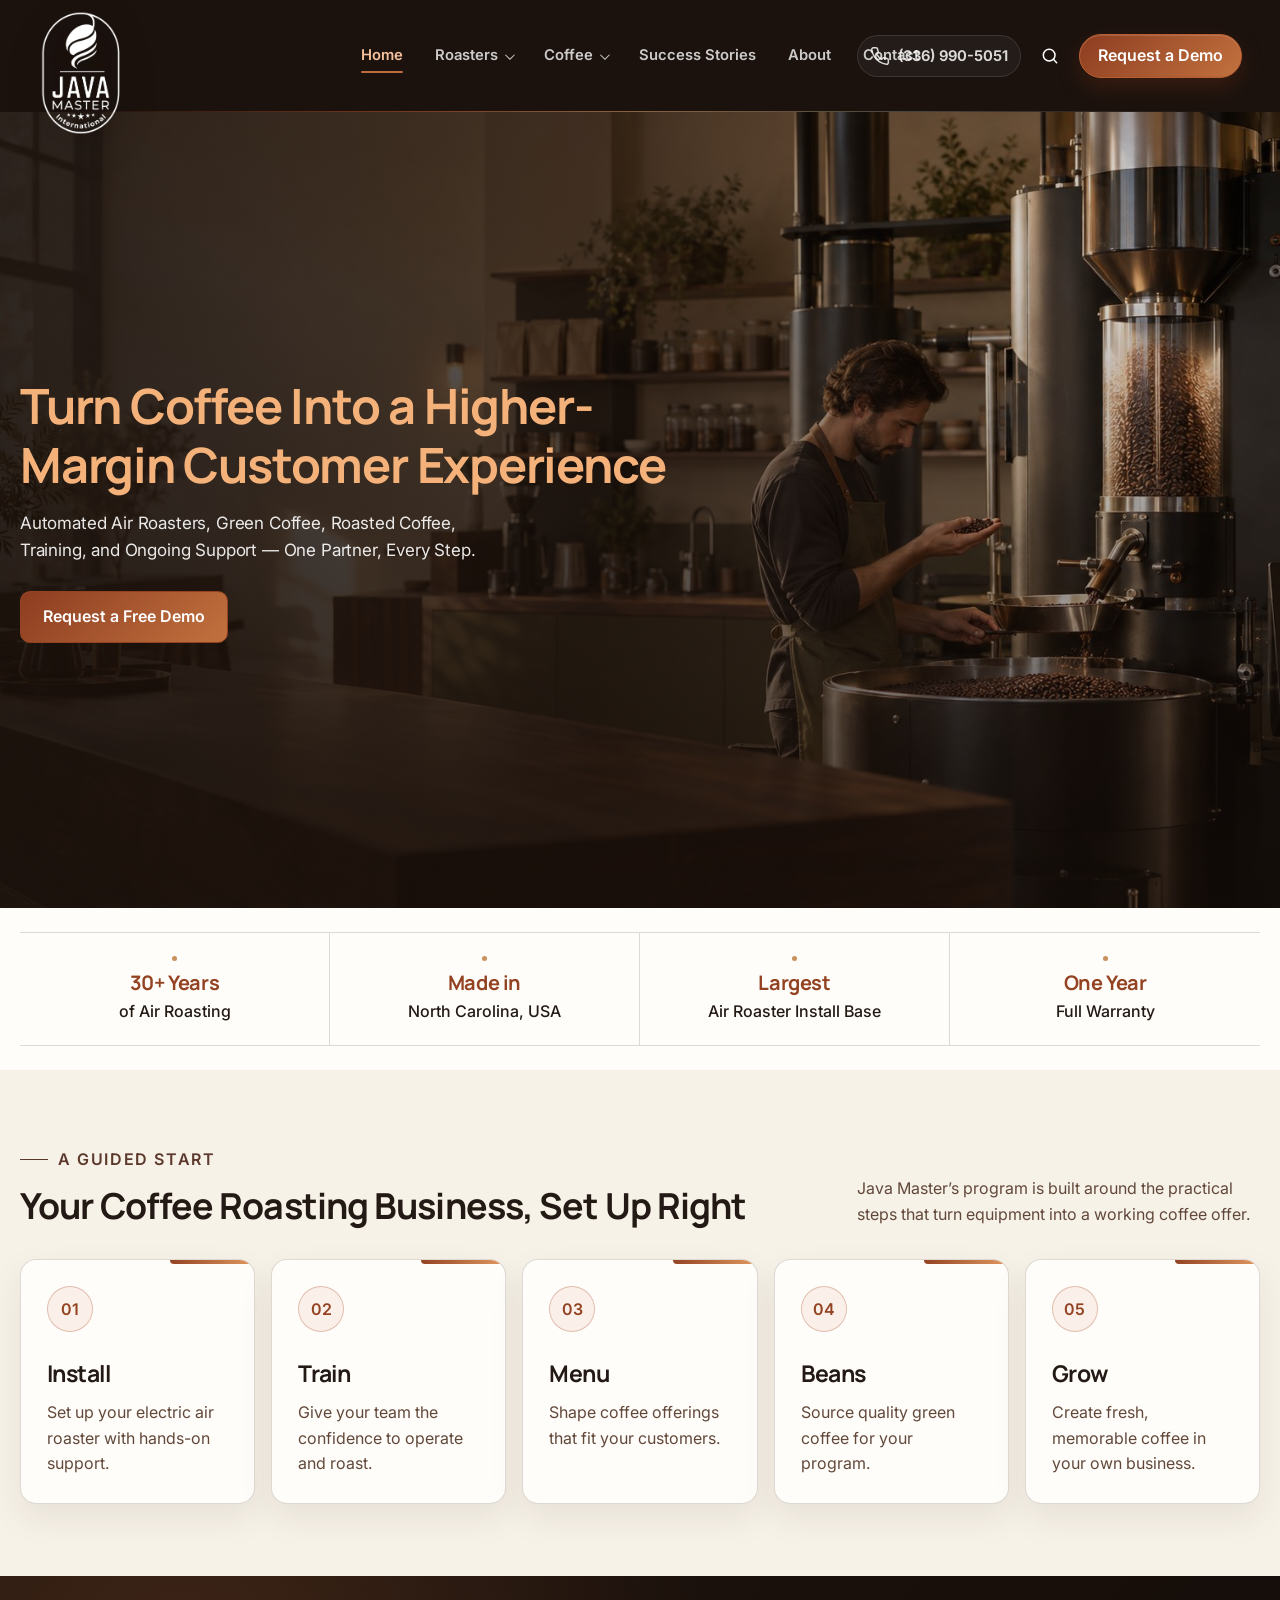
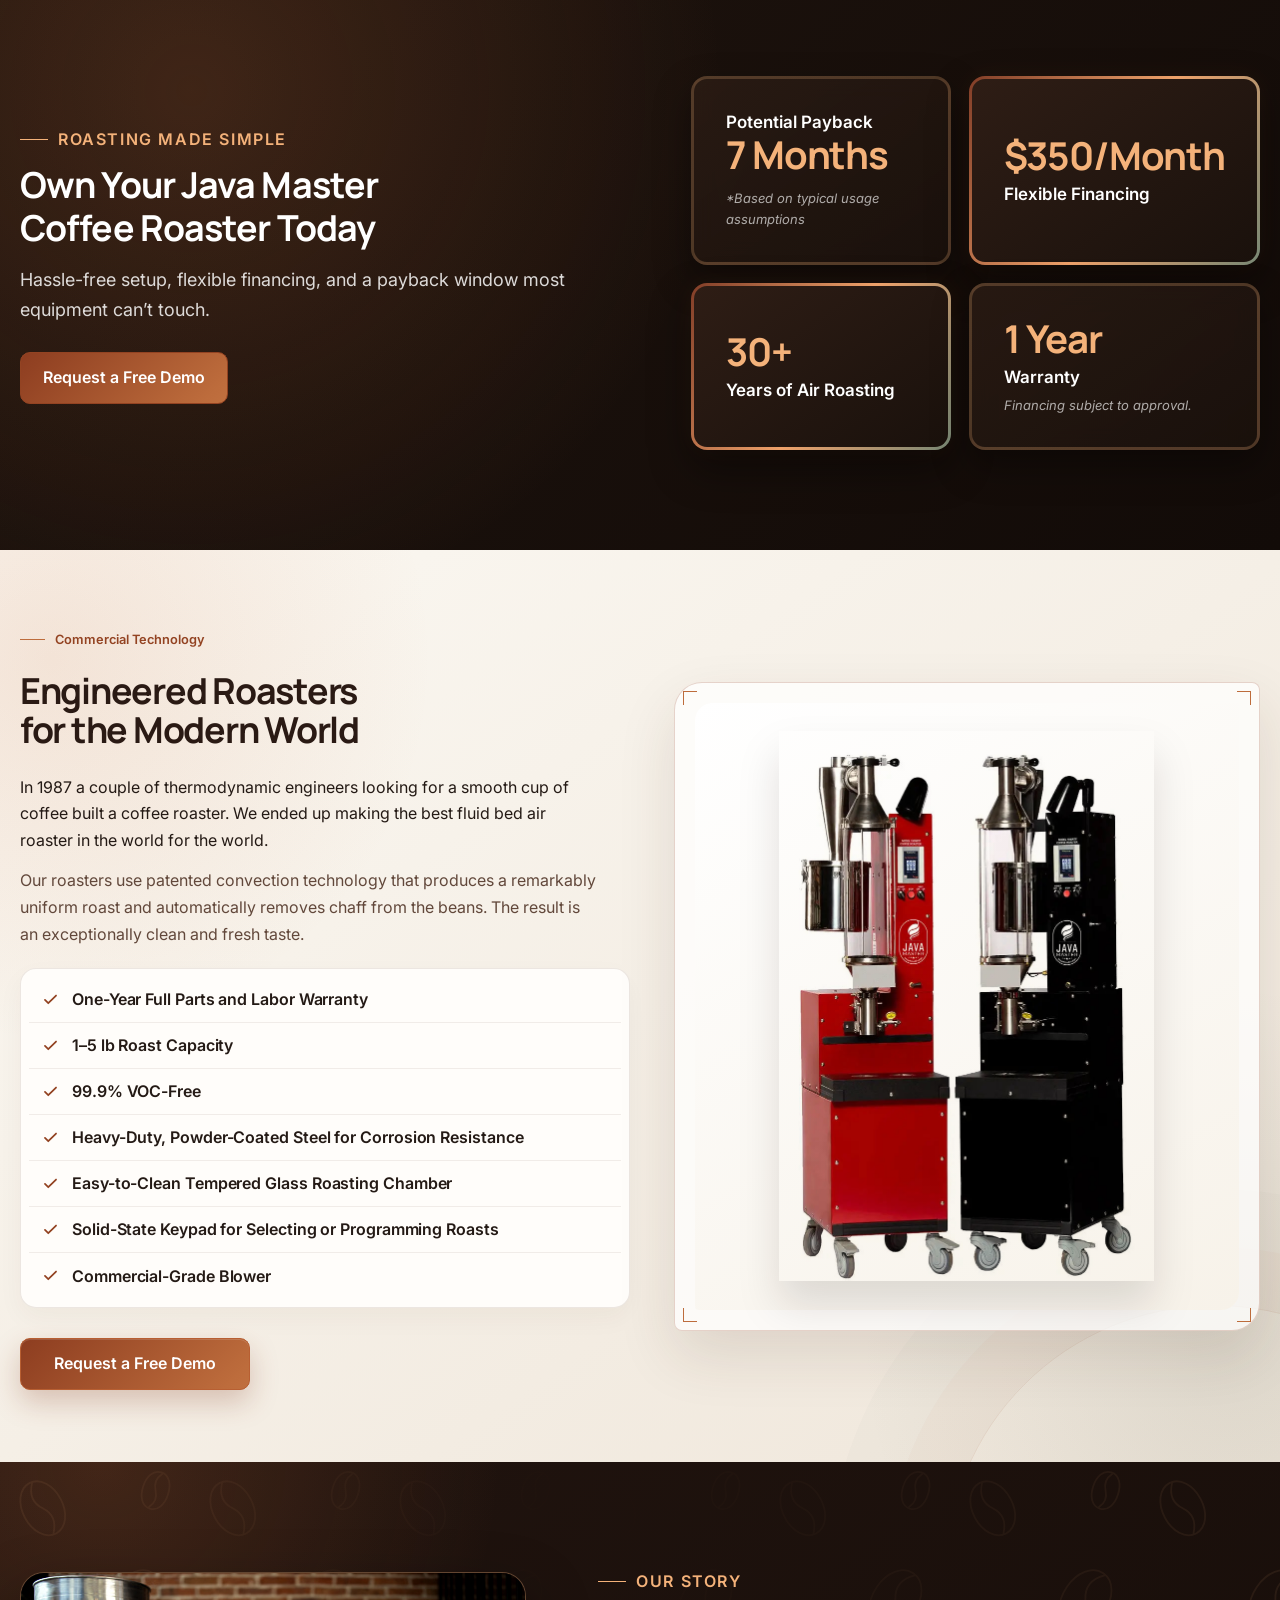
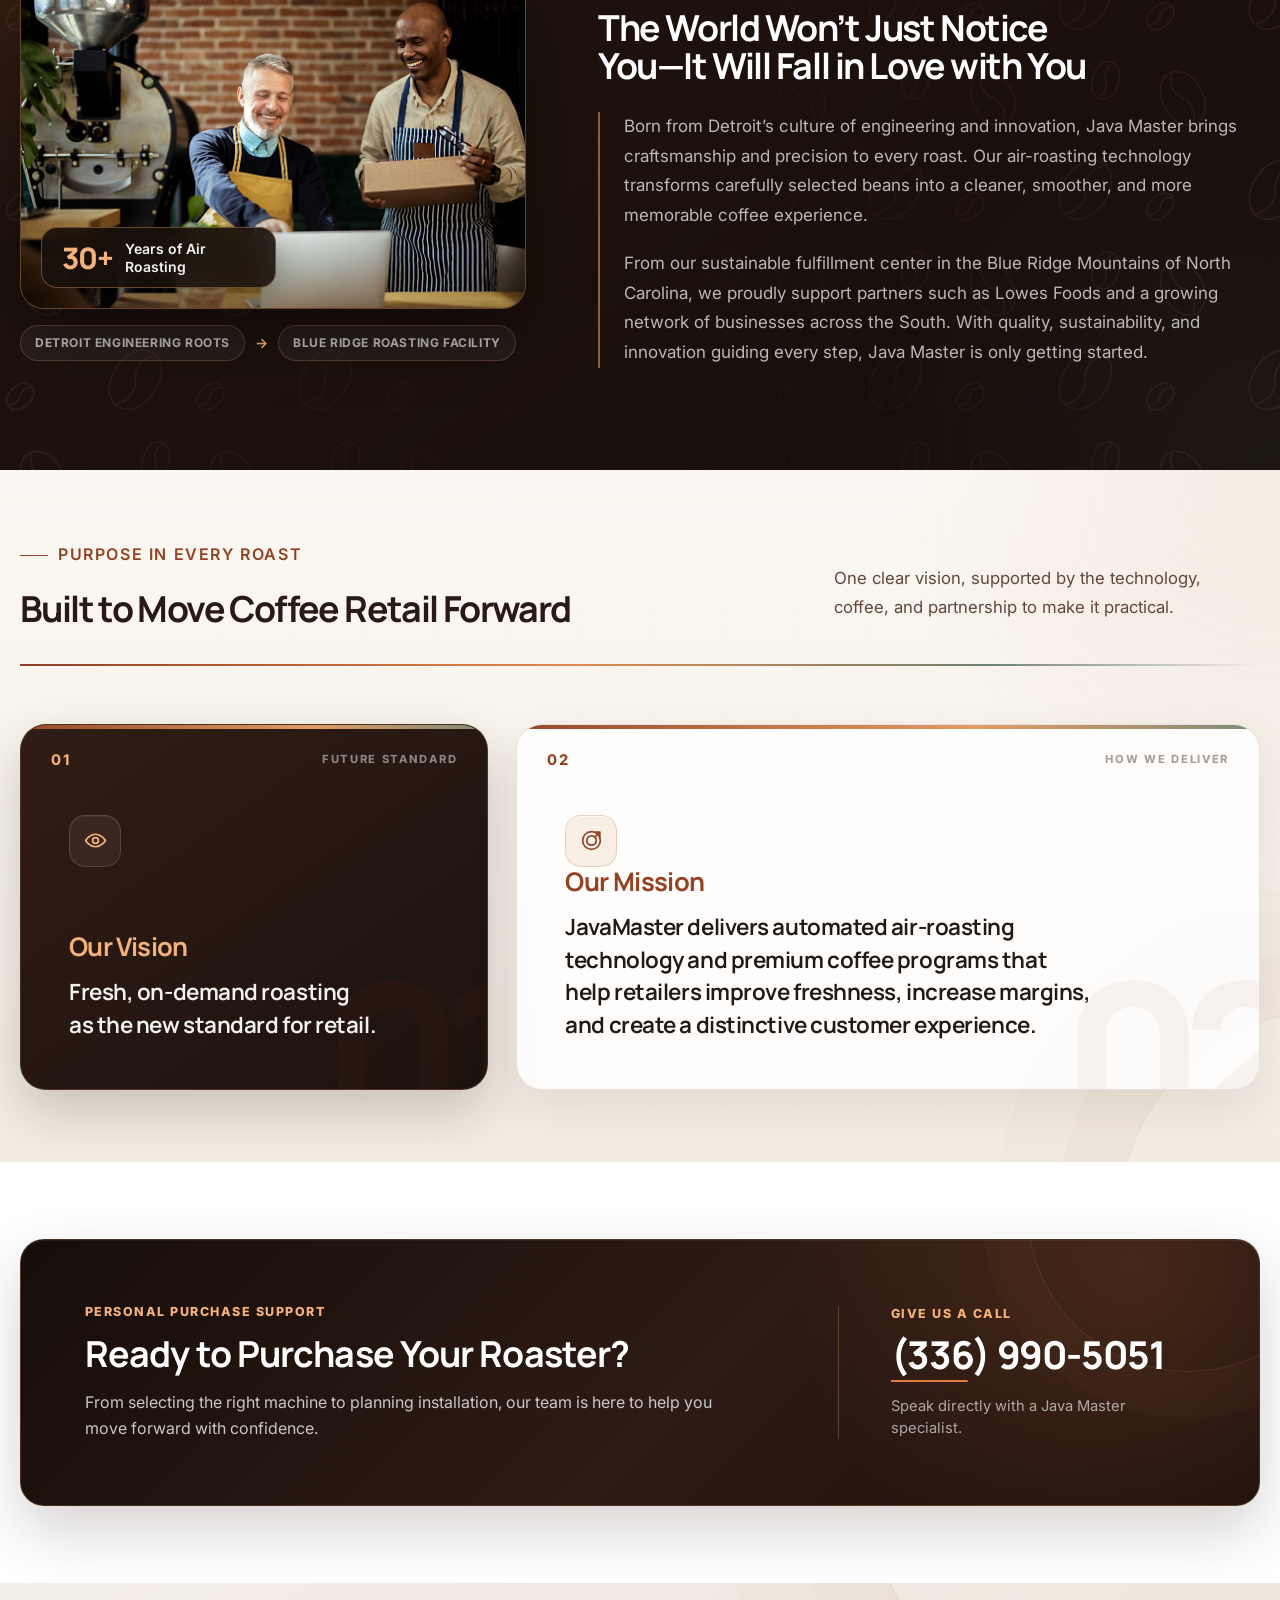
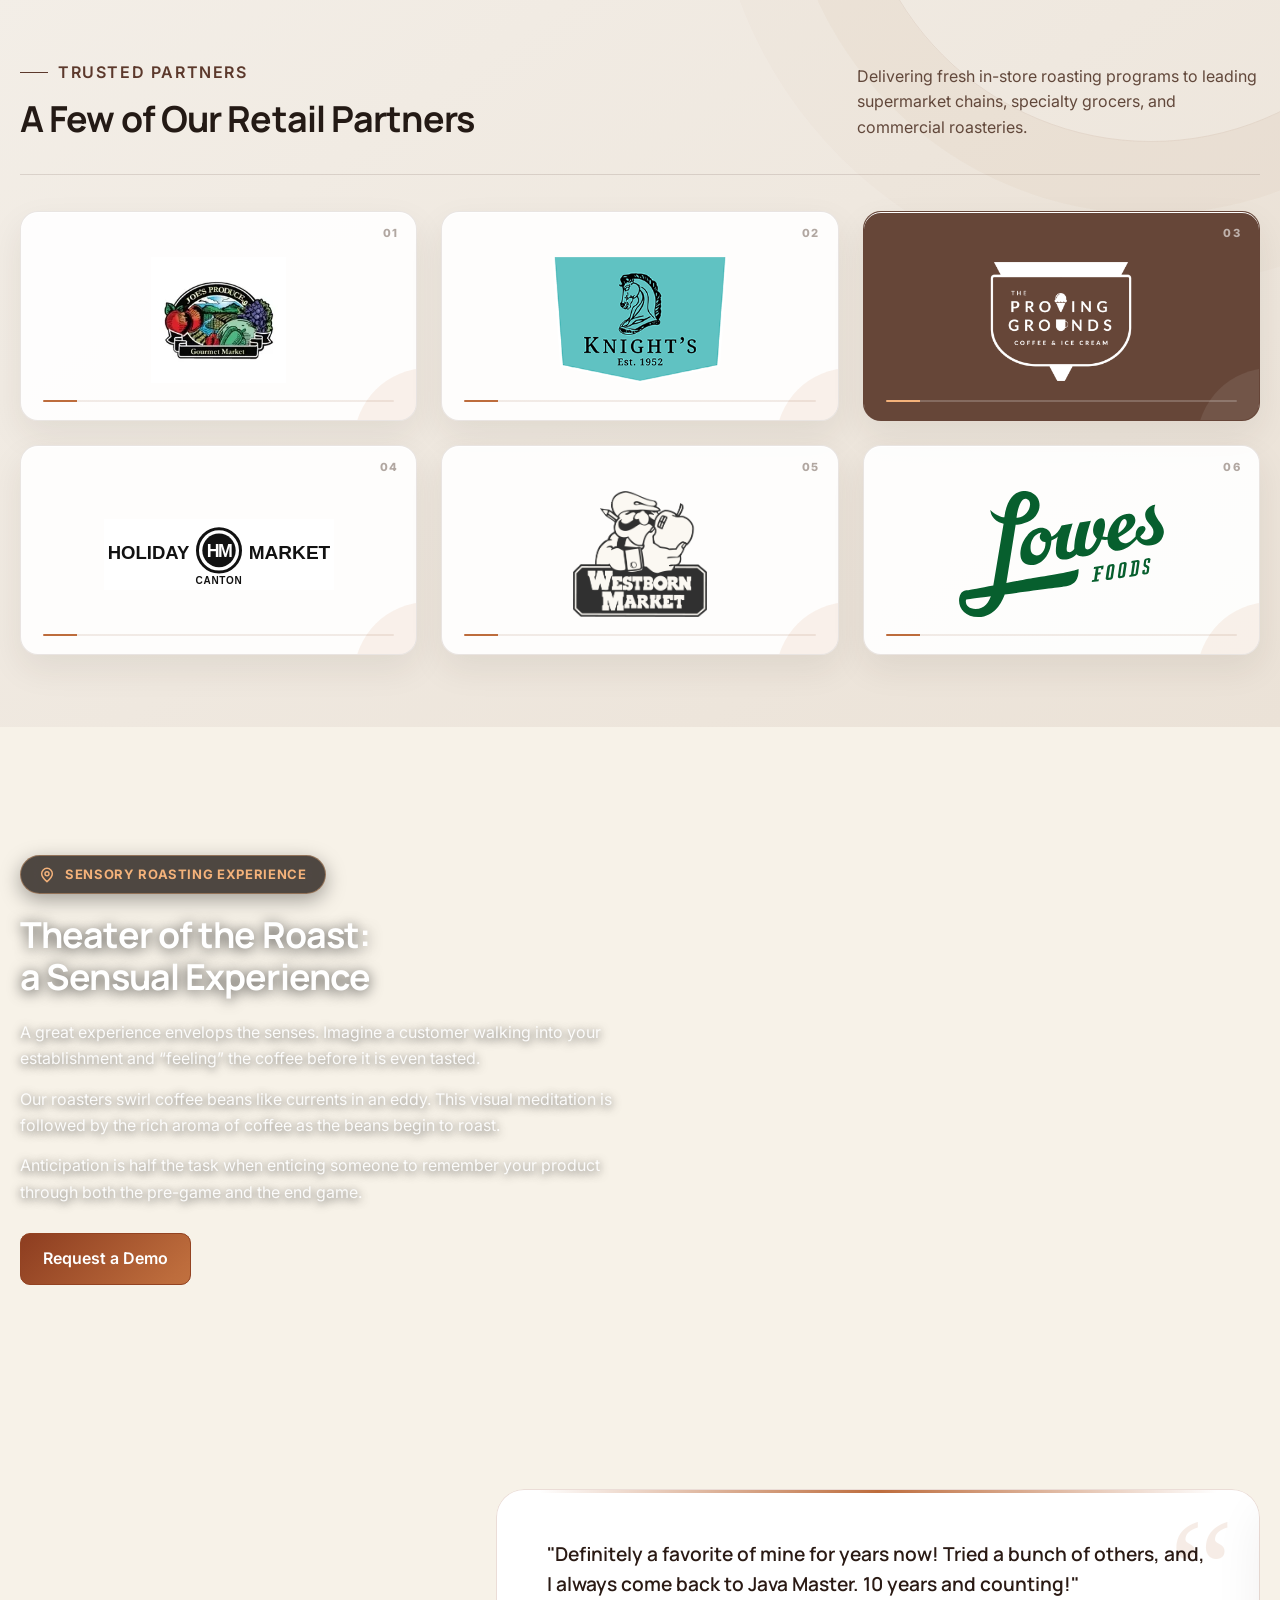
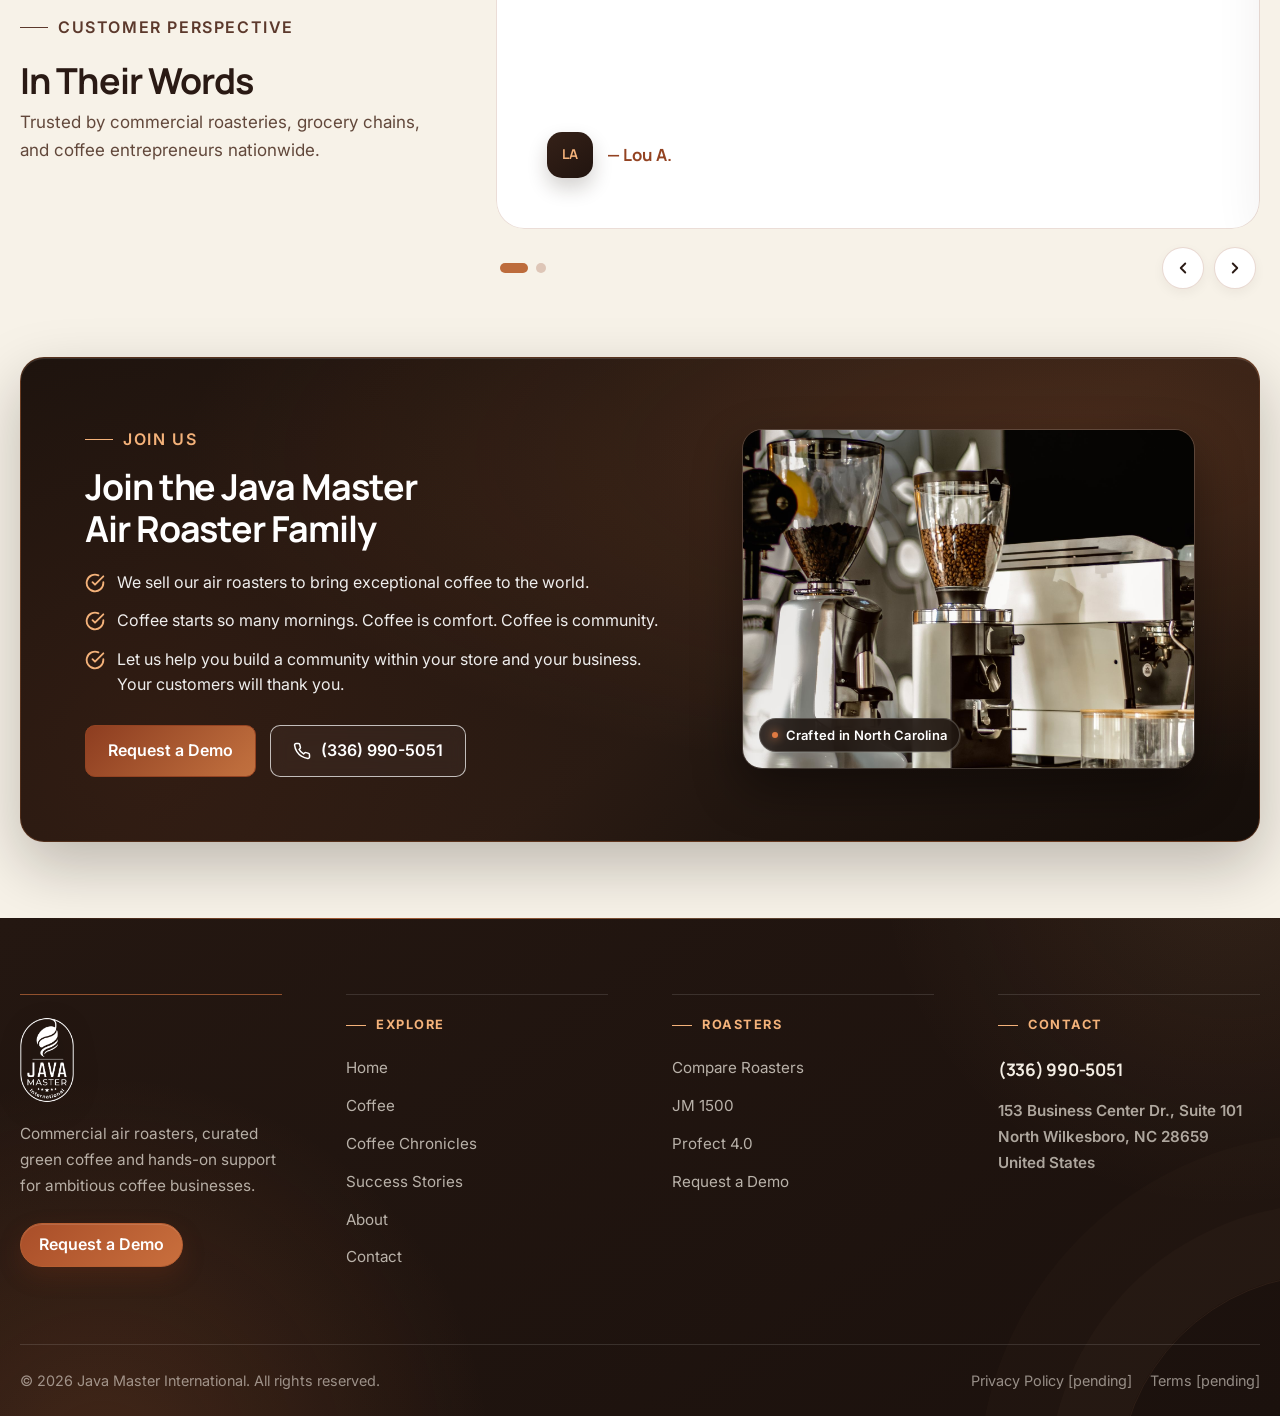
==== commit 9eb4d0c4: "Add interactive testimonial slider on home page with coffee page design pattern" ====
--- a/index.html
+++ b/index.html
@@ -56,9 +56,9 @@
     <section class="hero" aria-labelledby="home-title">
       <div class="hero__grid">
         <div class="hero__content">
-          <h1 class="hero__title" id="home-title">Your Coffee Roasting Business, Set Up Right</h1>
-          <p class="hero__description">From Your First Roaster to Your First Cup, Java Master Is With You at Every Step.</p>
-          <div class="button-row"><a class="button button--accent" href="contact.html#demo-form">Talk to Java Master</a></div>
+          <h1 class="hero__title" id="home-title">Turn Coffee Into a Higher-Margin Customer Experience</h1>
+          <p class="hero__description">Automated Air Roasters, Green Coffee, Roasted Coffee, Training, and Ongoing Support — One Partner, Every Step.</p>
+          <div class="button-row"><a class="button button--accent" href="contact.html#demo-form">Request a Free Demo</a></div>
         </div>
         <div class="hero__media">
           <picture><img src="assets/images/hero-coffee-business.jpg" srcset="assets/images/hero-coffee-business-960.jpg 960w, assets/images/hero-coffee-business.jpg 1672w" sizes="(max-width: 900px) 100vw, 50vw" alt="Concept image of a coffee professional working beside an air roaster in a warm modern café" width="1672" height="941" fetchpriority="high"></picture>
@@ -125,136 +125,7 @@
       </div>
     </section>
 
-    <!-- SECTION 4 — Our Story -->
-    <section class="section section--story-brand" aria-labelledby="story-editorial-title">
-      <div class="container">
-        <div class="story-brand">
-          <div class="story-brand__media-col">
-            <div class="story-brand__image-wrap">
-              <img src="assets/images/stock-coffee-shop-owners-2217186663.jpg" alt="Coffee business owners working together beside a commercial coffee roaster" width="509" height="339" loading="lazy">
-              <div class="story-brand__stat-badge" aria-label="30 plus years of air roasting leadership">
-                <span class="stat-badge__num">30+</span>
-                <span class="stat-badge__label">Years of Air Roasting</span>
-              </div>
-            </div>
-            <div class="story-brand__heritage-strip">
-              <span class="heritage-pill">Detroit Engineering Roots</span>
-              <span class="heritage-sep" aria-hidden="true">→</span>
-              <span class="heritage-pill">Blue Ridge Roasting Facility</span>
-            </div>
-          </div>
-          <div class="story-brand__content-col">
-            <span class="eyebrow">Our Story</span>
-            <h2 id="story-editorial-title">The World Won’t Just Notice You—It Will Fall in Love with You</h2>
-            <div class="story-brand__body">
-              <p>Born from Detroit’s culture of engineering and innovation, Java Master brings craftsmanship and precision to every roast. Our air-roasting technology transforms carefully selected beans into a cleaner, smoother, and more memorable coffee experience.</p>
-              <p>From our sustainable fulfillment center in the Blue Ridge Mountains of North Carolina, we proudly support partners such as Lowes Foods and a growing network of businesses across the South. With quality, sustainability, and innovation guiding every step, Java Master is only getting started.</p>
-            </div>
-          </div>
-        </div>
-      </div>
-    </section>
-
-    <!-- SECTION 5 — Purchase Assistance CTA -->
-    <section class="section--tight section--purchase-cta" aria-labelledby="purchase-cta-title">
-      <div class="container">
-        <div class="purchase-cta">
-          <div class="purchase-cta__content">
-            <span class="purchase-cta__eyebrow">Personal Purchase Support</span>
-            <h2 id="purchase-cta-title">Ready to Purchase Your Roaster?</h2>
-            <p class="purchase-cta__sub">From selecting the right machine to planning installation, our team is here to help you move forward with confidence.</p>
-          </div>
-          <div class="purchase-cta__contact">
-            <span class="purchase-cta__label">Give Us a Call</span>
-            <a class="purchase-cta__phone-link" href="tel:+13369905051" aria-label="Call Java Master at (336) 990-5051">(336) 990-5051</a>
-            <span class="purchase-cta__note">Speak directly with a Java Master specialist.</span>
-          </div>
-        </div>
-      </div>
-    </section>
-
-    <!-- SECTION 6 — Retail Partners -->
-    <section class="section section--sage section--retail-partners" aria-labelledby="partners-title">
-      <div class="container">
-        <div class="section__head">
-          <div>
-            <span class="eyebrow">Trusted Partners</span>
-            <h2 id="partners-title">A Few of Our Retail Partners</h2>
-          </div>
-          <p>Delivering fresh in-store roasting programs to leading supermarket chains, specialty grocers, and commercial roasteries.</p>
-        </div>
-        <div class="partner-image-grid" role="list" aria-label="Featured retail partners">
-          <article class="partner-logo-card" role="listitem">
-            <span class="partner-logo-card__index" aria-hidden="true">01</span>
-            <div class="partner-logo-card__logo"><img src="assets/images/partners/joes-produce.webp" alt="Joe’s Produce Gourmet Market" width="200" height="187" loading="lazy"></div>
-          </article>
-          <article class="partner-logo-card" role="listitem">
-            <span class="partner-logo-card__index" aria-hidden="true">02</span>
-            <div class="partner-logo-card__logo"><img src="assets/images/partners/knights-market.png" alt="Knight’s Market, established 1952" width="292" height="187" loading="lazy"></div>
-          </article>
-          <article class="partner-logo-card partner-logo-card--proving" role="listitem">
-            <span class="partner-logo-card__index" aria-hidden="true">03</span>
-            <div class="partner-logo-card__logo partner-logo-card__logo--crop"><img src="assets/images/partners/proving-grounds.png" alt="The Proving Grounds Coffee and Ice Cream" width="1000" height="1000" loading="lazy"></div>
-          </article>
-          <article class="partner-logo-card" role="listitem">
-            <span class="partner-logo-card__index" aria-hidden="true">04</span>
-            <div class="partner-logo-card__logo"><img src="assets/images/partners/holiday-market-canton.svg" alt="Holiday Market Canton" width="620" height="190" loading="lazy"></div>
-          </article>
-          <article class="partner-logo-card" role="listitem">
-            <span class="partner-logo-card__index" aria-hidden="true">05</span>
-            <div class="partner-logo-card__logo"><img src="assets/images/partners/westborn-market.png" alt="Westborn Market" width="633" height="592" loading="lazy"></div>
-          </article>
-          <article class="partner-logo-card" role="listitem">
-            <span class="partner-logo-card__index" aria-hidden="true">06</span>
-            <div class="partner-logo-card__logo"><img src="assets/images/partners/lowes-foods.svg" alt="Lowes Foods" width="185" height="114" loading="lazy"></div>
-          </article>
-        </div>
-      </div>
-    </section>
-
-    <!-- SECTION 7 — Benefits -->
-    <section class="section section--dark section--why-choose" aria-labelledby="why-choose-title">
-      <div class="container">
-        <div class="section__head">
-          <div>
-            <span class="eyebrow">The Java Master Advantage</span>
-            <h2 id="why-choose-title">Why Businesses Choose Java Master</h2>
-          </div>
-          <p>Engineered for commercial excellence, culinary flavor clarity, and sustainable long-term business growth.</p>
-        </div>
-        <div class="feature-grid">
-          <article class="feature-card">
-            <div class="feature-card__media">
-              <img src="assets/images/stock-professional-coffee-roaster-1376337196.jpg" alt="Coffee professional operating a commercial roaster for a fresh micro-batch" width="509" height="339" loading="lazy">
-            </div>
-            <div class="feature-card__body">
-              <h3>Micro-Batch Roasting</h3>
-              <p>Fresh coffee on demand, personalized to your customers’ tastes.</p>
-            </div>
-          </article>
-          <article class="feature-card">
-            <div class="feature-card__media">
-              <img src="assets/images/stock-roasted-beans-cooling-1479788163.jpg" alt="Fresh coffee beans pouring from a commercial roaster into the cooling tray" width="509" height="339" loading="lazy">
-            </div>
-            <div class="feature-card__body">
-              <h3>Repeatable and Consistent</h3>
-              <p>Roasting through technology control your own roast curve.</p>
-            </div>
-          </article>
-          <article class="feature-card">
-            <div class="feature-card__media">
-              <img src="assets/images/pexels-coffee-beans-cooling-20121334.jpg" alt="Freshly roasted coffee beans cooling after a clean air-roasting cycle" width="1600" height="1067" loading="lazy">
-            </div>
-            <div class="feature-card__body">
-              <h3>A Cleaner World</h3>
-              <p>A lower carbon footprint for the planet and fewer carcinogens for humanity.</p>
-            </div>
-          </article>
-        </div>
-      </div>
-    </section>
-
-    <!-- SECTION 8 — Engineered Roasters -->
+    <!-- SECTION 4 — Engineered Roasters -->
     <section class="section section--paper section--tech-roasters" aria-labelledby="engineered-roasters-title">
       <div class="container">
         <div class="tech-roasters-layout">
@@ -294,7 +165,161 @@
       </div>
     </section>
 
-    <!-- SECTION 9 — The Roasting Experience -->
+    <!-- SECTION 5 — Our Story -->
+    <section class="section section--story-brand" aria-labelledby="story-editorial-title">
+      <div class="container">
+        <div class="story-brand">
+          <div class="story-brand__media-col">
+            <div class="story-brand__image-wrap">
+              <img src="assets/images/stock-coffee-shop-owners-2217186663.jpg" alt="Coffee business owners working together beside a commercial coffee roaster" width="509" height="339" loading="lazy">
+              <div class="story-brand__stat-badge" aria-label="30 plus years of air roasting leadership">
+                <span class="stat-badge__num">30+</span>
+                <span class="stat-badge__label">Years of Air Roasting</span>
+              </div>
+            </div>
+            <div class="story-brand__heritage-strip">
+              <span class="heritage-pill">Detroit Engineering Roots</span>
+              <span class="heritage-sep" aria-hidden="true">→</span>
+              <span class="heritage-pill">Blue Ridge Roasting Facility</span>
+            </div>
+          </div>
+          <div class="story-brand__content-col">
+            <span class="eyebrow">Our Story</span>
+            <h2 id="story-editorial-title">The World Won’t Just Notice You—It Will Fall in Love with You</h2>
+            <div class="story-brand__body">
+              <p>Born from Detroit’s culture of engineering and innovation, Java Master brings craftsmanship and precision to every roast. Our air-roasting technology transforms carefully selected beans into a cleaner, smoother, and more memorable coffee experience.</p>
+              <p>From our sustainable fulfillment center in the Blue Ridge Mountains of North Carolina, we proudly support partners such as Lowes Foods and a growing network of businesses across the South. With quality, sustainability, and innovation guiding every step, Java Master is only getting started.</p>
+            </div>
+          </div>
+        </div>
+      </div>
+    </section>
+
+    <!-- SECTION 6 — Vision and Mission -->
+    <section class="section vision-mission" aria-labelledby="vision-mission-title">
+      <div class="container vision-mission__layout">
+        <header class="vision-mission__intro">
+          <span class="eyebrow">Purpose in Every Roast</span>
+          <h2 id="vision-mission-title">Built to Move Coffee Retail Forward</h2>
+          <p>One clear vision, supported by the technology, coffee, and partnership to make it practical.</p>
+        </header>
+        <div class="vision-mission__cards">
+          <article class="purpose-card purpose-card--vision">
+            <div class="purpose-card__meta"><span>01</span><span>Future Standard</span></div>
+            <div class="purpose-card__icon" aria-hidden="true"><svg viewBox="0 0 24 24"><path d="M2.5 12s3.5-6 9.5-6 9.5 6 9.5 6-3.5 6-9.5 6-9.5-6-9.5-6Z"/><circle cx="12" cy="12" r="2.75"/></svg></div>
+            <h3>Our Vision</h3>
+            <p>Fresh, on-demand roasting as the new standard for retail.</p>
+          </article>
+          <article class="purpose-card purpose-card--mission">
+            <div class="purpose-card__meta"><span>02</span><span>How We Deliver</span></div>
+            <div class="purpose-card__icon" aria-hidden="true"><svg viewBox="0 0 24 24"><circle cx="12" cy="12" r="8.5"/><circle cx="12" cy="12" r="4.5"/><path d="m15 9 5-5m0 0v4m0-4h-4"/></svg></div>
+            <h3>Our Mission</h3>
+            <p>JavaMaster delivers automated air-roasting technology and premium coffee programs that help retailers improve freshness, increase margins, and create a distinctive customer experience.</p>
+          </article>
+        </div>
+      </div>
+    </section>
+
+    <!-- SECTION 7 — Purchase Assistance CTA -->
+    <section class="section--tight section--purchase-cta" aria-labelledby="purchase-cta-title">
+      <div class="container">
+        <div class="purchase-cta">
+          <div class="purchase-cta__content">
+            <span class="purchase-cta__eyebrow">Personal Purchase Support</span>
+            <h2 id="purchase-cta-title">Ready to Purchase Your Roaster?</h2>
+            <p class="purchase-cta__sub">From selecting the right machine to planning installation, our team is here to help you move forward with confidence.</p>
+          </div>
+          <div class="purchase-cta__contact">
+            <span class="purchase-cta__label">Give Us a Call</span>
+            <a class="purchase-cta__phone-link" href="tel:+13369905051" aria-label="Call Java Master at (336) 990-5051">(336) 990-5051</a>
+            <span class="purchase-cta__note">Speak directly with a Java Master specialist.</span>
+          </div>
+        </div>
+      </div>
+    </section>
+
+    <!-- SECTION 8 — Retail Partners -->
+    <section class="section section--sage section--retail-partners" aria-labelledby="partners-title">
+      <div class="container">
+        <div class="section__head">
+          <div>
+            <span class="eyebrow">Trusted Partners</span>
+            <h2 id="partners-title">A Few of Our Retail Partners</h2>
+          </div>
+          <p>Delivering fresh in-store roasting programs to leading supermarket chains, specialty grocers, and commercial roasteries.</p>
+        </div>
+        <div class="partner-image-grid" role="list" aria-label="Featured retail partners">
+          <article class="partner-logo-card" role="listitem">
+            <span class="partner-logo-card__index" aria-hidden="true">01</span>
+            <div class="partner-logo-card__logo"><img src="assets/images/partners/joes-produce.webp" alt="Joe’s Produce Gourmet Market" width="200" height="187" loading="lazy"></div>
+          </article>
+          <article class="partner-logo-card" role="listitem">
+            <span class="partner-logo-card__index" aria-hidden="true">02</span>
+            <div class="partner-logo-card__logo"><img src="assets/images/partners/knights-market.png" alt="Knight’s Market, established 1952" width="292" height="187" loading="lazy"></div>
+          </article>
+          <article class="partner-logo-card partner-logo-card--proving" role="listitem">
+            <span class="partner-logo-card__index" aria-hidden="true">03</span>
+            <div class="partner-logo-card__logo partner-logo-card__logo--crop"><img src="assets/images/partners/proving-grounds.png" alt="The Proving Grounds Coffee and Ice Cream" width="1000" height="1000" loading="lazy"></div>
+          </article>
+          <article class="partner-logo-card" role="listitem">
+            <span class="partner-logo-card__index" aria-hidden="true">04</span>
+            <div class="partner-logo-card__logo"><img src="assets/images/partners/holiday-market-canton.svg" alt="Holiday Market Canton" width="620" height="190" loading="lazy"></div>
+          </article>
+          <article class="partner-logo-card" role="listitem">
+            <span class="partner-logo-card__index" aria-hidden="true">05</span>
+            <div class="partner-logo-card__logo"><img src="assets/images/partners/westborn-market.png" alt="Westborn Market" width="633" height="592" loading="lazy"></div>
+          </article>
+          <article class="partner-logo-card" role="listitem">
+            <span class="partner-logo-card__index" aria-hidden="true">06</span>
+            <div class="partner-logo-card__logo"><img src="assets/images/partners/lowes-foods.svg" alt="Lowes Foods" width="185" height="114" loading="lazy"></div>
+          </article>
+        </div>
+      </div>
+    </section>
+
+    <!-- SECTION 9 — Benefits -->
+    <section class="section section--dark section--why-choose" aria-labelledby="why-choose-title">
+      <div class="container">
+        <div class="section__head">
+          <div>
+            <span class="eyebrow">The Java Master Advantage</span>
+            <h2 id="why-choose-title">Why Businesses Choose Java Master</h2>
+          </div>
+          <p>Engineered for commercial excellence, culinary flavor clarity, and sustainable long-term business growth.</p>
+        </div>
+        <div class="feature-grid">
+          <article class="feature-card">
+            <div class="feature-card__media">
+              <img src="assets/images/stock-professional-coffee-roaster-1376337196.jpg" alt="Coffee professional operating a commercial roaster for a fresh micro-batch" width="509" height="339" loading="lazy">
+            </div>
+            <div class="feature-card__body">
+              <h3>Micro-Batch Roasting</h3>
+              <p>Fresh coffee on demand, personalized to your customers’ tastes.</p>
+            </div>
+          </article>
+          <article class="feature-card">
+            <div class="feature-card__media">
+              <img src="assets/images/stock-roasted-beans-cooling-1479788163.jpg" alt="Fresh coffee beans pouring from a commercial roaster into the cooling tray" width="509" height="339" loading="lazy">
+            </div>
+            <div class="feature-card__body">
+              <h3>Repeatable and Consistent</h3>
+              <p>Roasting through technology control your own roast curve.</p>
+            </div>
+          </article>
+          <article class="feature-card">
+            <div class="feature-card__media">
+              <img src="assets/images/pexels-coffee-beans-cooling-20121334.jpg" alt="Freshly roasted coffee beans cooling after a clean air-roasting cycle" width="1600" height="1067" loading="lazy">
+            </div>
+            <div class="feature-card__body">
+              <h3>A Cleaner World</h3>
+              <p>A lower carbon footprint for the planet and fewer carcinogens for humanity.</p>
+            </div>
+          </article>
+        </div>
+      </div>
+    </section>
+
+    <!-- SECTION 10 — The Roasting Experience -->
     <section class="section section--theater-cinematic" aria-labelledby="theater-title">
       <div class="container">
         <div class="theater-cinematic__card">
@@ -315,7 +340,7 @@
       </div>
     </section>
 
-    <!-- SECTION 10 — Curated Coffee Beans -->
+    <!-- SECTION 11 — Curated Coffee Beans -->
     <section class="section section--paper section--curated-beans" aria-labelledby="curated-beans-title">
       <div class="container">
         <div class="split split--curated-beans">
@@ -340,7 +365,7 @@
       </div>
     </section>
 
-    <!-- SECTION 11 — Customer Support Benefits -->
+    <!-- SECTION 12 — Customer Support Benefits -->
     <section class="section section--dark section--support-dark" aria-labelledby="start-roasting-title">
       <div class="container">
         <div class="section__head">
@@ -376,7 +401,7 @@
       </div>
     </section>
 
-    <!-- SECTION 12 — Customer Testimonial -->
+    <!-- SECTION 13 — Customer Testimonial -->
     <section class="section testimonial-section" aria-labelledby="testimonial-title">
       <div class="container testimonial__layout">
         <div class="testimonial__heading">
@@ -384,31 +409,40 @@
           <h2 id="testimonial-title">In Their Words</h2>
           <p class="testimonial__sub">Trusted by commercial roasteries, grocery chains, and coffee entrepreneurs nationwide.</p>
         </div>
-        <figure class="testimonial reveal">
-          <div class="testimonial__header">
-            <div class="testimonial__stars" aria-label="5 out of 5 stars">
-              <svg viewBox="0 0 24 24" aria-hidden="true"><polygon points="12 2 15.09 8.26 22 9.27 17 14.14 18.18 21.02 12 17.77 5.82 21.02 7 14.14 2 9.27 8.91 8.26 12 2"/></svg>
-              <svg viewBox="0 0 24 24" aria-hidden="true"><polygon points="12 2 15.09 8.26 22 9.27 17 14.14 18.18 21.02 12 17.77 5.82 21.02 7 14.14 2 9.27 8.91 8.26 12 2"/></svg>
-              <svg viewBox="0 0 24 24" aria-hidden="true"><polygon points="12 2 15.09 8.26 22 9.27 17 14.14 18.18 21.02 12 17.77 5.82 21.02 7 14.14 2 9.27 8.91 8.26 12 2"/></svg>
-              <svg viewBox="0 0 24 24" aria-hidden="true"><polygon points="12 2 15.09 8.26 22 9.27 17 14.14 18.18 21.02 12 17.77 5.82 21.02 7 14.14 2 9.27 8.91 8.26 12 2"/></svg>
-              <svg viewBox="0 0 24 24" aria-hidden="true"><polygon points="12 2 15.09 8.26 22 9.27 17 14.14 18.18 21.02 12 17.77 5.82 21.02 7 14.14 2 9.27 8.91 8.26 12 2"/></svg>
-            </div>
-            <span class="testimonial__tag">Verified Partner • 10+ Years</span>
-          </div>
-          <span class="testimonial__mark" aria-hidden="true">“</span>
-          <blockquote><p>“Definitely a favorite of mine for years now! I’ve tried a bunch of others, but I always come back to Java Master. Ten years and counting!”</p></blockquote>
-          <figcaption>
-            <div class="testimonial__avatar" aria-hidden="true">LA</div>
-            <div class="testimonial__meta">
-              <strong>Lou A.</strong>
-              <span>Commercial Roaster &amp; Business Owner</span>
-            </div>
-          </figcaption>
-        </figure>
-      </div>
-    </section>
-
-    <!-- SECTION 13 — Join the Java Master Family -->
+        <div class="testimonial-slider reveal" data-testimonial-slider aria-roledescription="carousel" aria-label="Customer testimonials">
+          <div class="testimonial-slider__viewport">
+            <div class="testimonial-slider__track" data-slider-track>
+              <figure class="coffee-quote testimonial-slider__slide is-active" role="group" aria-roledescription="slide" aria-label="1 of 2">
+                <span class="coffee-quote__mark" aria-hidden="true">“</span>
+                <blockquote><p>"Definitely a favorite of mine for years now! Tried a bunch of others, and, I always come back to Java Master. 10 years and counting!"</p></blockquote>
+                <figcaption><span class="coffee-quote__avatar" aria-hidden="true">LA</span><span>— Lou A.</span></figcaption>
+              </figure>
+              <figure class="coffee-quote testimonial-slider__slide" role="group" aria-roledescription="slide" aria-label="2 of 2" aria-hidden="true">
+                <span class="coffee-quote__mark" aria-hidden="true">“</span>
+                <blockquote><p>"First cup of coffee this morning, it was amazing. Absolutely loved it. Very clean and full of flavor. The bloom on with the pour-over was stunning, a dead give away to a freshly roasted coffee. I also stuck my brew time right on 2 minutes 30 seconds. What a way to start the day. Thank you .... Thank you."</p></blockquote>
+                <figcaption><span class="coffee-quote__avatar" aria-hidden="true">B</span><span>— Brandon</span></figcaption>
+              </figure>
+            </div>
+          </div>
+          <div class="testimonial-slider__controls">
+            <div class="testimonial-slider__dots" role="tablist" aria-label="Testimonial slides">
+              <button type="button" role="tab" class="testimonial-slider__dot is-active" aria-label="Go to slide 1" aria-selected="true" data-slide-index="0"></button>
+              <button type="button" role="tab" class="testimonial-slider__dot" aria-label="Go to slide 2" aria-selected="false" data-slide-index="1"></button>
+            </div>
+            <div class="testimonial-slider__arrows">
+              <button type="button" class="testimonial-slider__arrow testimonial-slider__arrow--prev" aria-label="Previous testimonial" data-slider-prev>
+                <svg viewBox="0 0 24 24" width="18" height="18" fill="none" stroke="currentColor" stroke-width="2.5" stroke-linecap="round" stroke-linejoin="round" aria-hidden="true"><polyline points="15 18 9 12 15 6"/></svg>
+              </button>
+              <button type="button" class="testimonial-slider__arrow testimonial-slider__arrow--next" aria-label="Next testimonial" data-slider-next>
+                <svg viewBox="0 0 24 24" width="18" height="18" fill="none" stroke="currentColor" stroke-width="2.5" stroke-linecap="round" stroke-linejoin="round" aria-hidden="true"><polyline points="9 18 15 12 9 6"/></svg>
+              </button>
+            </div>
+          </div>
+        </div>
+      </div>
+    </section>
+
+    <!-- SECTION 14 — Join the Java Master Family -->
     <section class="section section--demo-showcase" aria-labelledby="request-demo-title">
       <div class="container">
         <div class="demo-showcase reveal">
@@ -438,8 +472,8 @@
       </div>
     </section>
 
-    <!-- SECTION 14 — Latest Articles -->
-    <section class="section section--paper" aria-labelledby="insights-title">
+    <!-- SECTION 15 — Latest Articles -->
+    <section class="section section--paper section--blog" aria-labelledby="insights-title">
       <div class="container">
         <div class="section__head">
           <div>
--- a/assets/css/style.css
+++ b/assets/css/style.css
@@ -44,7 +44,7 @@
   --section-padding-tablet: 60px;
   --section-padding-mobile: 48px;
   --section-padding: var(--section-padding-desktop);
-  --header-height: 92px;
+  --header-height: 104px;
   --hero-heading: #f4b27a;
   --ease: 280ms cubic-bezier(.2, .8, .2, 1);
 }
@@ -73,6 +73,7 @@
 .section { padding-block: var(--section-padding); }
 .section--tight { padding-block: clamp(32px, 3vw, 48px); }
 .section--paper { background: var(--paper); }
+.section--blog{display: none;}
 .section--sage { background: var(--sage-light); }
 .section--dark { background: var(--charcoal); color: var(--paper); }
 .section__head { display: grid; grid-template-columns: minmax(0, 8fr) minmax(240px, 4fr); align-items: end; gap: var(--section-content-gap); margin-bottom: var(--section-content-gap); }
@@ -88,14 +89,18 @@
 .skip-link { position: fixed; z-index: 9999; top: 12px; left: 12px; padding: 10px 16px; transform: translateY(-150%); background: var(--paper); color: var(--ink); border-radius: 4px; }
 .skip-link:focus { transform: none; }
 
-.site-header { position: sticky; z-index: 1000; top: 0; padding-block: 10px; background: #1b120e; color: #fff; transition: box-shadow var(--ease), background var(--ease), backdrop-filter var(--ease); }
-.site-header::after { display: none; }
+.site-header { position: sticky; z-index: 1000; top: 0; padding-block: 10px; overflow: visible; background: #1b120e; color: #fff; transition: box-shadow var(--ease), background var(--ease), backdrop-filter var(--ease); }
+.site-header::after { position: absolute; right: 0; bottom: 0; left: 0; height: 1px; background: linear-gradient(90deg, transparent 5%, rgba(147,67,34,.72) 30%, rgba(244,178,122,.5) 50%, rgba(135,145,127,.42) 70%, transparent 95%); content: ""; }
 .site-header.is-scrolled { background: rgba(27,18,14,.78); box-shadow: 0 14px 38px rgba(12,7,4,.24); -webkit-backdrop-filter: blur(22px) saturate(135%); backdrop-filter: blur(22px) saturate(135%); }
-.nav { min-height: calc(var(--header-height) - 20px); display: flex; align-items: center; gap: 14px; padding: 4px 18px; border: 0; border-radius: 999px; }
+.nav { position: relative; min-height: calc(var(--header-height) - 20px); display: flex; align-items: center; gap: 14px; padding: 4px 18px; border: 0; border-radius: 999px; }
 .brand { display: inline-flex; flex: 0 0 auto; align-items: center; margin-right: auto; text-decoration: none; }
 .brand__logo { width: auto; height: 64px; display: block; object-fit: contain; filter: drop-shadow(0 8px 16px rgba(8,4,2,.18)); transition: transform var(--ease), filter var(--ease); }
+.site-header .brand { position: relative; width: 86px; height: calc(var(--header-height) - 20px); z-index: 2; }
+.site-header .brand__logo { position: absolute; top: -3px; left: 50%; height: 124px; max-width: none; transform: translateX(-50%); filter: drop-shadow(0 12px 20px rgba(8,4,2,.42)); transition: top var(--ease), height var(--ease), transform var(--ease), filter var(--ease); }
+.site-header.is-scrolled .brand__logo { top: -2px; height: 100px; }
+.site-header .brand:hover .brand__logo { transform: translateX(-50%) translateY(-1px) scale(1.02); }
 .brand:hover .brand__logo { transform: translateY(-1px) scale(1.02); filter: drop-shadow(0 10px 18px rgba(8,4,2,.25)); }
-.nav__menu { display: flex; align-items: center; gap: 6px; margin: 0; padding: 0; border: 0; background: transparent; box-shadow: none; list-style: none; }
+.nav__menu { position: absolute; left: 50%; display: flex; align-items: center; gap: 6px; margin: 0; padding: 0; transform: translateX(-50%); border: 0; background: transparent; box-shadow: none; list-style: none; }
 .nav__link, .dropdown__toggle { position: relative; display: inline-flex; min-height: 40px; align-items: center; gap: 7px; padding: 8px 13px; border: 0; border-radius: 0; background: transparent; color: rgba(255,255,255,.78); font-size: .925rem; font-weight: 600; line-height: 1.3; text-decoration: none; cursor: pointer; transition: color var(--ease); }
 .nav__link::after { position: absolute; right: 13px; bottom: 3px; left: 13px; height: 2px; border-radius: 999px; background: var(--copper); opacity: 0; transform: scaleX(.45); content: ""; transition: opacity var(--ease), transform var(--ease); }
 .nav__link:hover, .dropdown__toggle:hover, .dropdown__toggle[aria-expanded="true"] { background: transparent; color: #fff; }
@@ -112,7 +117,7 @@
 .dropdown__menu a { display: block; padding: 10px 14px; border-radius: 10px; color: rgba(255,255,255,.78); font-size: .95rem; font-weight: 600; text-decoration: none; transition: background var(--ease), color var(--ease), transform var(--ease); }
 .dropdown__menu a:hover, .dropdown__menu a:focus-visible { background: rgba(255,255,255,.08); color: #fff; transform: translateX(2px); }
 .dropdown__menu a[aria-current="page"] { background: rgba(201,111,61,.17); color: #f6c19b; }
-.nav__actions { display: flex; flex: 0 0 auto; align-items: center; gap: 8px; }
+.nav__actions { display: flex; flex: 0 0 auto; align-items: center; gap: 8px; margin-left: auto; }
 .header-phone { min-height: 42px; display: inline-flex; align-items: center; gap: 8px; padding: 7px 12px; border: 1px solid rgba(255,255,255,.11); border-radius: 999px; background: rgba(255,255,255,.045); color: rgba(255,255,255,.84); font-size: .92rem; font-weight: 650; line-height: 1; text-decoration: none; white-space: nowrap; transition: color var(--ease), background var(--ease), border-color var(--ease); }
 .header-phone:hover { border-color: rgba(244,178,122,.28); background: rgba(244,178,122,.08); color: #f4b27a; }
 .nav__mobile-contact, .nav__mobile-cta { display: none; }
@@ -193,7 +198,7 @@
 .process { display: grid; grid-template-columns: repeat(5, minmax(0, 1fr)); align-items: stretch; gap: 16px; counter-reset: steps; }
 .process__item { position: relative; min-height: 224px; display: flex; flex-direction: column; padding: 26px; overflow: hidden; border: 1px solid var(--line); border-radius: var(--radius); background: var(--paper); box-shadow: var(--shadow-card); counter-increment: steps; transition: transform var(--card-transition), border-color var(--card-transition), box-shadow var(--card-transition); }
 .process__item::before { width: 44px; height: 44px; display: grid; place-items: center; margin-bottom: 28px; border: 1px solid rgba(162,71,39,.3); border-radius: 50%; background: rgba(199,97,54,.08); color: var(--copper-dark); font: 600 1rem/1 var(--font-body); content: "0" counter(steps); transition: transform var(--card-transition), background-color var(--card-transition); }
-.process__item::after { position: absolute; top: 0; right: 0; width: 72px; height: 4px; border-radius: 0 0 0 4px; background: var(--copper); content: ""; }
+.process__item::after { position: absolute; top: 0; right: 0; width: 84px; height: 4px; border-radius: 0 0 0 4px; background: linear-gradient(90deg, #934322, #e19961); content: ""; }
 .process__item:hover { transform: translateY(-4px); border-color: var(--card-border-hover); box-shadow: var(--shadow-card-hover); }
 .process__item:hover::before { transform: translateY(-2px); background: rgba(199,97,54,.14); }
 .process__item h3 { margin-bottom: var(--card-title-description-gap); font-size: var(--font-size-h3); }
@@ -319,20 +324,24 @@
 .testimonial__heading { display: flex; flex-direction: column; gap: 8px; }
 .testimonial__heading h2 { font-size: var(--font-size-h2); line-height: 1.15; color: var(--espresso); text-wrap: balance; margin-bottom: 0; }
 .testimonial__sub { color: var(--ink-soft); font-size: 1.0625rem; line-height: 1.6; margin: 0; }
-.testimonial { position: relative; margin: 0; padding: clamp(36px, 5vw, 54px); border: 1px solid var(--line); border-radius: 28px; background: #ffffff; box-shadow: 0 20px 50px rgba(37,24,17,.06); transition: transform var(--card-transition), box-shadow var(--card-transition), border-color var(--card-transition); }
-.testimonial:hover { transform: translateY(-3px); border-color: var(--copper); box-shadow: 0 24px 60px rgba(37,24,17,.1); }
-.testimonial__header { display: flex; align-items: center; justify-content: space-between; margin-bottom: 24px; }
-.testimonial__stars { display: flex; gap: 4px; color: #e58a44; }
-.testimonial__stars svg { width: 18px; height: 18px; fill: currentColor; }
-.testimonial__tag { display: inline-flex; align-items: center; gap: 6px; padding: 4px 12px; border-radius: 999px; background: rgba(201, 111, 61, .1); color: var(--copper-dark); font-size: 0.75rem; font-weight: 700; text-transform: uppercase; letter-spacing: .04em; }
-.testimonial__mark { position: absolute; bottom: 28px; right: 36px; color: rgba(201, 111, 61, .12); font-family: Georgia, serif; font-size: clamp(5rem, 8vw, 7.5rem); line-height: 1; pointer-events: none; }
-.testimonial blockquote { position: relative; z-index: 1; margin: 0; }
-.testimonial blockquote p { max-width: 46ch; margin-bottom: 28px; color: var(--espresso); font-family: var(--font-title); font-size: clamp(1.2rem, 1.8vw, 1.55rem); font-weight: 600; letter-spacing: -.02em; line-height: 1.48; text-wrap: pretty; }
-.testimonial figcaption { display: flex; align-items: center; gap: 16px; position: relative; z-index: 1; }
-.testimonial__avatar { width: 48px; height: 48px; border-radius: 50%; background: linear-gradient(135deg, var(--copper) 0%, var(--copper-dark) 100%); color: #fff; font-family: var(--font-title); font-weight: 700; font-size: 1.125rem; display: grid; place-items: center; box-shadow: 0 4px 12px rgba(201,111,61,.3); }
-.testimonial__meta { display: flex; flex-direction: column; gap: 2px; }
-.testimonial__meta strong { font-family: var(--font-title); font-size: 1.125rem; font-weight: 700; color: var(--espresso); }
-.testimonial__meta span { font-size: 0.875rem; color: var(--ink-soft); font-weight: 500; }
+
+.testimonial-slider { position: relative; width: 100%; min-width: 0; }
+.testimonial-slider__viewport { overflow: hidden; width: 100%; border-radius: 28px; }
+.testimonial-slider__track { display: flex; width: 100%; transition: transform 500ms cubic-bezier(0.2, 0.9, 0.3, 1); will-change: transform; }
+.testimonial-slider__slide { flex: 0 0 100%; width: 100%; min-width: 100%; box-sizing: border-box; }
+.testimonial-slider .coffee-quote { min-height: 340px; height: 100%; background: #ffffff; border: 1px solid rgba(147, 67, 34, 0.18); border-radius: 28px; box-shadow: 0 20px 50px rgba(37, 24, 17, 0.07), inset 0 1px 0 #fff; }
+.testimonial-slider .coffee-quote:hover { transform: none; }
+.testimonial-slider__controls { display: flex; align-items: center; justify-content: space-between; margin-top: 18px; padding-inline: 4px; }
+.testimonial-slider__dots { display: flex; align-items: center; gap: 8px; }
+.testimonial-slider__dot { width: 10px; height: 10px; padding: 0; border-radius: 999px; border: none; background: rgba(147, 67, 34, 0.25); cursor: pointer; transition: all 260ms ease; }
+.testimonial-slider__dot:hover { background: rgba(147, 67, 34, 0.55); }
+.testimonial-slider__dot.is-active { background: var(--copper); width: 28px; }
+.testimonial-slider__dot:focus-visible, .testimonial-slider__arrow:focus-visible { outline: 2px solid var(--copper); outline-offset: 2px; }
+.testimonial-slider__arrows { display: flex; align-items: center; gap: 10px; }
+.testimonial-slider__arrow { display: grid; place-items: center; width: 42px; height: 42px; padding: 0; border-radius: 50%; border: 1px solid rgba(147, 67, 34, 0.2); background: #ffffff; color: var(--espresso); cursor: pointer; transition: all 220ms ease; box-shadow: 0 4px 12px rgba(37, 24, 17, 0.05); }
+.testimonial-slider__arrow:hover { border-color: var(--copper); color: var(--copper-dark); background: #fff9f5; transform: translateY(-1px); box-shadow: 0 6px 16px rgba(201, 111, 61, 0.16); }
+.testimonial-slider__arrow:active { transform: translateY(0); }
+.testimonial-slider__arrow svg { display: block; }
 
 .section--demo-showcase { padding-top: clamp(16px, 2.5vw, 24px); padding-bottom: clamp(48px, 6vw, 76px); }
 .demo-showcase { position: relative; display: grid; grid-template-columns: minmax(0, 6.8fr) minmax(300px, 5.2fr); align-items: center; gap: clamp(36px, 5vw, 68px); margin-top: 20px; padding: clamp(36px, 5vw, 64px); border: 1px solid rgba(224, 122, 66, .28); border-radius: var(--radius-lg); background: radial-gradient(ellipse at 85% 20%, rgba(201, 111, 61, .22) 0%, transparent 60%), linear-gradient(145deg, #18110D 0%, #261912 60%, #150E0A 100%); color: #fff; box-shadow: 0 24px 60px rgba(18, 11, 7, .25), inset 0 1px 0 rgba(255, 255, 255, .12); overflow: hidden; }
@@ -456,34 +465,66 @@
 .section--simple-roast-dark h2 { color: #fff; font-size: var(--font-size-h2); line-height: 1.18; margin-bottom: 16px; text-wrap: balance; }
 .section--simple-roast-dark .simple-roast__desc { color: rgba(255, 255, 255, .84); font-size: 1.125rem; line-height: 1.65; margin-bottom: 28px; text-wrap: pretty; }
 .payback-grid { display: grid; grid-template-columns: repeat(2, 1fr); gap: 18px; }
-.section--simple-roast-dark .payback-card { display: flex; flex-direction: column; justify-content: center; padding: clamp(22px, 3vw, 32px); border: 1px solid rgba(244, 178, 122, .24); border-radius: var(--radius); background: linear-gradient(145deg, rgba(46, 30, 22, .75) 0%, rgba(26, 17, 12, .9) 100%); backdrop-filter: blur(12px); box-shadow: 0 16px 36px rgba(0,0,0,.35); transition: transform var(--card-transition), box-shadow var(--card-transition), border-color var(--card-transition); }
+.section--simple-roast-dark .payback-card { position: relative; display: flex; flex-direction: column; justify-content: center; padding: clamp(22px, 3vw, 32px); border: 3px solid rgba(244, 178, 122, .24); border-radius: var(--radius); background: linear-gradient(145deg, rgba(46, 30, 22, .75) 0%, rgba(26, 17, 12, .9) 100%); backdrop-filter: blur(12px); box-shadow: 0 16px 36px rgba(0,0,0,.35); transition: transform var(--card-transition), box-shadow var(--card-transition), border-color var(--card-transition); }
+.section--simple-roast-dark .payback-card:nth-child(2), .section--simple-roast-dark .payback-card:nth-child(3) { border-color: transparent; background: linear-gradient(145deg, #2e1d15 0%, #1a110c 100%) padding-box, linear-gradient(120deg, #813d27 0%, #eea16a 52%, #788875 100%) border-box; box-shadow: 0 18px 42px rgba(0,0,0,.42), 0 0 24px rgba(210,126,75,.08); }
 .section--simple-roast-dark .payback-card:hover { transform: translateY(-3px); border-color: rgba(244, 178, 122, .65); box-shadow: 0 20px 44px rgba(0,0,0,.5); }
 .section--simple-roast-dark .payback-card__value { font-family: var(--font-title); font-size: clamp(2rem, 3vw, 2.6rem); font-weight: 700; color: #f4b27a; line-height: 1.1; margin-bottom: 6px; letter-spacing: -.03em; }
 .section--simple-roast-dark .payback-card__label { font-size: 1.0625rem; font-weight: 600; color: #fff; line-height: 1.35; }
 .section--simple-roast-dark .payback-card__sub { margin-top: 6px; font-size: 0.8125rem; color: rgba(255, 255, 255, .65); font-style: italic; }
 
-/* Section 4: Our Story Editorial Brand Presentation (Light Background) */
-.section--story-brand { background: var(--ivory); color: var(--ink); padding-block: clamp(56px, 7vw, 96px); }
-.story-brand { display: grid; grid-template-columns: minmax(320px, 5.2fr) minmax(0, 6.8fr); gap: clamp(36px, 6vw, 72px); align-items: center; }
+/* Our Story Editorial Brand Presentation */
+.section--story-brand { position: relative; overflow: hidden; background: radial-gradient(circle at 8% 0, rgba(201,111,61,.2), transparent 30%), radial-gradient(circle at 100% 100%, rgba(88,99,84,.12), transparent 28%), linear-gradient(145deg, #21140f 0%, #160d09 100%); color: #fff; padding-block: clamp(64px, 8vw, 108px); }
+.section--story-brand::before { position: absolute; inset: 0; opacity: .08; background-image: url('../images/coffee-bean-pattern.svg'); background-size: 190px 190px; -webkit-mask-image: linear-gradient(90deg, #000, transparent 46%, #000); mask-image: linear-gradient(90deg, #000, transparent 46%, #000); pointer-events: none; content: ""; }
+.story-brand { position: relative; z-index: 1; display: grid; grid-template-columns: minmax(320px, 5.2fr) minmax(0, 6.8fr); gap: clamp(36px, 6vw, 72px); align-items: center; }
 .story-brand__media-col { display: flex; flex-direction: column; gap: 16px; }
-.story-brand__image-wrap { position: relative; border-radius: var(--radius-lg); overflow: hidden; box-shadow: 0 20px 48px rgba(37,24,17,.12); background: var(--espresso); }
-.story-brand__image-wrap img { width: 100%; height: auto; display: block; object-fit: cover; transition: transform 600ms ease; }
+.story-brand__image-wrap { position: relative; border: 1px solid rgba(244,178,122,.28); border-radius: var(--radius-lg); overflow: hidden; box-shadow: 0 28px 64px rgba(5,3,2,.4); background: var(--espresso); }
+.story-brand__image-wrap::after { position: absolute; inset: 0; background: linear-gradient(180deg, transparent 55%, rgba(18,10,7,.24)); pointer-events: none; content: ""; }
+.story-brand__image-wrap img { width: 100%; height: auto; display: block; object-fit: cover; filter: saturate(.88) contrast(1.04); transition: transform 600ms ease, filter 600ms ease; }
 .story-brand__image-wrap:hover img { transform: scale(1.03); }
-.story-brand__stat-badge { position: absolute; bottom: 20px; left: 20px; display: flex; align-items: center; gap: 12px; padding: 12px 20px; border-radius: var(--radius); background: rgba(22, 14, 10, .88); backdrop-filter: blur(12px); border: 1px solid rgba(244, 178, 122, .35); color: #fff; box-shadow: 0 12px 30px rgba(0,0,0,.3); }
+.story-brand__stat-badge { position: absolute; z-index: 2; bottom: 20px; left: 20px; display: flex; align-items: center; gap: 12px; padding: 12px 20px; border-radius: var(--radius); background: rgba(22, 14, 10, .88); backdrop-filter: blur(12px); border: 1px solid rgba(244, 178, 122, .35); color: #fff; box-shadow: 0 12px 30px rgba(0,0,0,.3); }
 .stat-badge__num { font-family: var(--font-title); font-size: 1.85rem; font-weight: 800; color: #f4b27a; line-height: 1; letter-spacing: -.03em; }
 .stat-badge__label { font-size: 0.875rem; font-weight: 600; line-height: 1.25; color: rgba(255, 255, 255, .95); max-width: 130px; }
 .story-brand__heritage-strip { display: flex; align-items: center; gap: 10px; flex-wrap: wrap; }
-.heritage-pill { display: inline-flex; align-items: center; padding: 6px 14px; border-radius: 999px; background: rgba(201, 111, 61, .1); border: 1px solid rgba(201, 111, 61, .25); color: var(--copper-dark); font-size: 0.8125rem; font-weight: 700; letter-spacing: .02em; text-transform: uppercase; }
-.heritage-sep { color: var(--copper); font-weight: 700; font-size: 0.875rem; }
-.story-brand__content-col .eyebrow { margin-bottom: 12px; color: var(--copper-dark); }
-.story-brand__content-col h2 { margin-bottom: 22px; font-size: var(--font-size-h2); line-height: 1.2; text-wrap: balance; color: var(--espresso); }
-.story-brand__body p { color: var(--ink-soft); font-size: 1.0625rem; line-height: 1.72; margin-bottom: 18px; text-wrap: pretty; }
+.heritage-pill { display: inline-flex; align-items: center; padding: 7px 14px; border-radius: 999px; background: rgba(255,255,255,.055); border: 1px solid rgba(244,178,122,.22); color: rgba(255,255,255,.72); font-size: 0.75rem; font-weight: 700; letter-spacing: .05em; text-transform: uppercase; }
+.heritage-sep { color: #f4b27a; font-weight: 700; font-size: 0.875rem; }
+.story-brand__content-col .eyebrow { margin-bottom: 14px; color: #f4b27a; }
+.story-brand__content-col h2 { max-width: 680px; margin-bottom: 26px; color: #fff; letter-spacing: -.04em; line-height: 1.08; text-wrap: balance; }
+.story-brand__body { padding-left: 24px; border-left: 2px solid rgb(244 178 122 / 50%); }
+.story-brand__body p { color: rgba(255,255,255,.7); font-size: 1.0625rem; line-height: 1.75; margin-bottom: 18px; text-wrap: pretty; }
 .story-brand__body p:last-child { margin-bottom: 0; }
 
-/* Section 5: Purchase Assistance CTA Banner */
-.section--purchase-cta { padding-block: clamp(36px, 5vw, 64px); background: linear-gradient(100deg, #1d130e 0%, #2a1a12 52%, #1c120d 100%); }
-.purchase-cta { position: relative; display: grid; grid-template-columns: minmax(0, 1.45fr) minmax(300px, .75fr); align-items: center; gap: clamp(32px, 5vw, 72px); padding: clamp(36px, 5vw, 64px); overflow: hidden; border: 1px solid rgba(244, 178, 122, .24); border-radius: var(--radius-lg); background: linear-gradient(135deg, rgba(255, 255, 255, .075), rgba(255, 255, 255, .025)); box-shadow: 0 24px 60px rgba(8, 5, 3, .32), inset 0 1px 0 rgba(255, 255, 255, .08); }
-.purchase-cta::before { position: absolute; width: 320px; aspect-ratio: 1; top: -190px; right: -90px; border-radius: 50%; background: rgba(201, 111, 61, .16); filter: blur(2px); pointer-events: none; content: ""; }
+/* Vision and mission */
+.vision-mission { position: relative; overflow: hidden; background: radial-gradient(circle at 100% 0, rgba(189,108,60,.09), transparent 27%), linear-gradient(180deg, #fbf8f3 0%, #f3ece2 100%); color: var(--ink); }
+.vision-mission::before { position: absolute; width: 420px; aspect-ratio: 1; right: -260px; bottom: -270px; border: 1px solid rgba(147,67,34,.09); border-radius: 50%; box-shadow: 0 0 0 62px rgba(147,67,34,.025), 0 0 0 124px rgba(88,99,84,.02); pointer-events: none; content: ""; }
+.vision-mission::after { position: absolute; inset: 0; opacity: .18; background-image: linear-gradient(rgba(107,77,59,.055) 1px, transparent 1px), linear-gradient(90deg, rgba(107,77,59,.055) 1px, transparent 1px); background-size: 72px 72px; -webkit-mask-image: linear-gradient(90deg, transparent, #000 35%, #000 72%, transparent); mask-image: linear-gradient(90deg, transparent, #000 35%, #000 72%, transparent); pointer-events: none; content: ""; }
+.vision-mission__layout { position: relative; z-index: 1; }
+.vision-mission__intro { display: grid; grid-template-columns: minmax(0, 1.05fr) minmax(280px, .55fr); align-items: end; gap: clamp(20px, 2vw, 0); margin-bottom: clamp(34px, 5vw, 58px); padding-bottom: clamp(26px, 3vw, 36px); border-bottom: 2px solid transparent; border-image: linear-gradient(90deg, #8f3f24 0%, #dd8b51 45%, #71806e 78%, transparent 100%) 1; }
+.vision-mission__intro .eyebrow { grid-column: 1 / -1; margin-bottom: -4px; color: var(--copper-dark); }
+.vision-mission__intro h2 { max-width: 760px; margin: 0; color: var(--espresso); letter-spacing: -.045em; line-height: 1.02; }
+.vision-mission__intro p { max-width: 460px; margin: 0 0 5px; color: var(--ink-soft); font-size: 1.05rem; line-height: 1.75; }
+.vision-mission__cards { display: grid; grid-template-columns: minmax(280px, .85fr) minmax(0, 1.35fr); gap: clamp(18px, 2.2vw, 30px); }
+.purpose-card { position: relative; min-height: 336px; display: flex; flex-direction: column; justify-content: flex-end; overflow: hidden; padding: clamp(30px, 4vw, 48px); border: 1px solid rgba(84,58,44,.14); border-radius: 26px; background: rgba(255,255,255,.84); box-shadow: 0 18px 46px rgba(54,35,24,.09); transition: transform var(--card-transition), box-shadow var(--card-transition); }
+.purpose-card::before { position: absolute; top: 0; right: 0; left: 0; height: 4px; background: linear-gradient(90deg, #984828, #e39a64 62%, #7d8c78); content: ""; }
+.purpose-card::after { position: absolute; right: -28px; bottom: -68px; color: rgba(147,67,34,.055); font-family: var(--font-title); font-size: 13rem; font-weight: 800; letter-spacing: -.1em; line-height: 1; content: "01"; }
+.purpose-card--mission::after { content: "02"; }
+.purpose-card:hover { transform: translateY(-5px); box-shadow: 0 26px 58px rgba(54,35,24,.14); }
+.purpose-card--vision { border-color: rgba(244,178,122,.18); background: linear-gradient(145deg, #301d15 0%, #1c120d 100%); box-shadow: 0 22px 52px rgba(31,18,12,.2); }
+.purpose-card__meta { position: absolute; top: 28px; right: 30px; left: 30px; display: flex; align-items: center; justify-content: space-between; color: rgba(76,53,42,.48); font-size: .7rem; font-weight: 750; letter-spacing: .15em; line-height: 1; text-transform: uppercase; }
+.purpose-card__meta span:first-child { color: var(--copper-dark); font-size: .92rem; }
+.purpose-card--vision .purpose-card__meta { color: rgba(255,255,255,.48); }
+.purpose-card--vision .purpose-card__meta span:first-child { color: #f4b27a; }
+.purpose-card__icon { position: relative; width: 52px; height: 52px; display: grid; flex: 0 0 auto; place-items: center; margin: 42px 0 auto; border: 1px solid rgba(147,67,34,.18); border-radius: 16px; background: #f8efe4; color: var(--copper-dark); box-shadow: inset 0 1px 0 rgba(255,255,255,.8); }
+.purpose-card__icon svg { width: 25px; height: 25px; fill: none; stroke: currentColor; stroke-width: 1.65; stroke-linecap: round; stroke-linejoin: round; }
+.purpose-card--vision .purpose-card__icon { border-color: rgba(244,178,122,.2); background: rgba(255,255,255,.06); color: #f4b27a; box-shadow: inset 0 1px 0 rgba(255,255,255,.06); }
+.purpose-card h3 { position: relative; z-index: 1; margin-bottom: 14px; color: var(--copper-dark); font-size: clamp(1.35rem, 2vw, 1.8rem); }
+.purpose-card p { position: relative; z-index: 1; max-width: 760px; margin: 0; color: var(--ink); font-family: var(--font-title); font-size: clamp(1.2rem, 1.75vw, 1.58rem); font-weight: 650; letter-spacing: -.02em; line-height: 1.45; text-wrap: balance; }
+.purpose-card--vision h3 { color: #f4b27a; }
+.purpose-card--vision p { color: rgba(255,255,255,.94); }
+
+/* Purchase Assistance CTA Banner */
+.section--purchase-cta { padding-block: clamp(44px, 6vw, 78px); background: #fff; }
+.purchase-cta { position: relative; display: grid; grid-template-columns: minmax(0, 1.45fr) minmax(300px, .75fr); align-items: center; gap: clamp(32px, 5vw, 72px); padding: clamp(36px, 5vw, 64px); overflow: hidden; border: 1px solid rgba(244,178,122,.18); border-radius: var(--radius-lg); background: radial-gradient(circle at 90% 10%, rgba(201,111,61,.2), transparent 30%), linear-gradient(135deg, #160d09 0%, #2d1b14 54%, #1b100c 100%); box-shadow: 0 24px 60px rgba(49, 29, 19, .2), inset 0 1px 0 rgba(255,255,255,.06); }
+.purchase-cta::before { position: absolute; width: 320px; aspect-ratio: 1; top: -190px; right: -90px; border: 1px solid rgba(244,178,122,.13); border-radius: 50%; box-shadow: 0 0 0 46px rgba(244,178,122,.025); pointer-events: none; content: ""; }
 .purchase-cta__content, .purchase-cta__contact { position: relative; z-index: 1; }
 .purchase-cta__content { max-width: 680px; }
 .purchase-cta__eyebrow, .purchase-cta__label { display: block; color: #f4b27a; font-size: .78rem; font-weight: 800; letter-spacing: .12em; line-height: 1.3; text-transform: uppercase; }
@@ -534,16 +575,18 @@
 .feature-card__body { padding: 24px; display: flex; flex-direction: column; flex: 1; }
 .feature-card__body h3 { font-size: var(--font-size-h3); margin-bottom: 10px; color: var(--espresso); text-wrap: balance; }
 .feature-card__body p { color: var(--ink-soft); font-size: 1rem; line-height: 1.6; margin: 0; text-wrap: pretty; }
-.section--why-choose { background: radial-gradient(circle at 88% 12%, rgba(189,108,60,.14), transparent 30%), #211713; }
+.section--why-choose { display: none; background: radial-gradient(circle at 88% 12%, rgba(189,108,60,.14), transparent 30%), #211713; }
 .section--why-choose .section__head h2 { color: #fff; }
 .section--why-choose .feature-card { border-color: rgba(244,178,122,.18); background: #fffdf9; box-shadow: 0 18px 38px rgba(8,5,3,.24); }
 
-/* Section 8: Engineered Roasters */
-.section--tech-roasters { overflow: hidden; background: #f5f0e7; color: var(--ink); }
-.tech-roasters-layout { display: grid; grid-template-columns: minmax(420px, .98fr) minmax(0, 1.02fr); align-items: center; gap: clamp(28px, 3.4vw, 48px); }
-.tech-roasters__visual { min-width: 0; margin: 0; }
-.tech-blueprint-frame { position: relative; padding: 20px; border: 1px solid rgba(111,76,55,.2); background: rgba(255,255,255,.62); box-shadow: 0 22px 54px rgba(64,42,28,.09); }
-.tech-roasters__image-matte { display: grid; min-height: 590px; place-items: center; padding: clamp(18px, 2.2vw, 30px); background: #fff; }
+/* Engineered Roasters */
+.section--tech-roasters { position: relative; overflow: hidden; background: radial-gradient(circle at 4% 12%, rgba(201,111,61,.14), transparent 26%), radial-gradient(circle at 96% 88%, rgba(88,99,84,.12), transparent 25%), linear-gradient(145deg, #fbf8f2 0%, #efe6da 100%); color: var(--ink); }
+.section--tech-roasters::before { position: absolute; width: min(42vw, 620px); aspect-ratio: 1; right: -16%; bottom: -42%; border: 1px solid rgba(147,67,34,.1); border-radius: 50%; box-shadow: 0 0 0 58px rgba(147,67,34,.025), 0 0 0 116px rgba(88,99,84,.025); pointer-events: none; content: ""; }
+.section--tech-roasters .container { position: relative; z-index: 1; }
+.tech-roasters-layout { display: grid; grid-template-columns: minmax(0, 1.02fr) minmax(420px, .98fr); align-items: center; gap: clamp(28px, 3.4vw, 48px); }
+.tech-roasters__visual { min-width: 0; margin: 0; order: 2; }
+.tech-blueprint-frame { position: relative; padding: 20px; overflow: hidden; border: 1px solid rgba(147,67,34,.22); border-radius: 28px 8px 28px 8px; background: rgba(255,255,255,.74); box-shadow: 0 24px 58px rgba(64,42,28,.12); }
+.tech-roasters__image-matte { display: grid; min-height: 590px; place-items: center; padding: clamp(18px, 2.2vw, 30px); border-radius: 18px 4px 18px 4px; background: linear-gradient(150deg, #fff 0%, #f7f2e9 100%); }
 .tech-blueprint-frame img { width: auto; height: clamp(530px, 43vw, 670px); max-width: 100%; display: block; object-fit: contain; filter: drop-shadow(0 24px 20px rgba(18,12,9,.12)); mix-blend-mode: multiply; transition: transform 500ms cubic-bezier(.2,.75,.2,1); }
 .tech-blueprint-frame:hover img { transform: translateY(-4px) scale(1.008); }
 .tech-frame-corner { position: absolute; z-index: 2; width: 14px; height: 14px; pointer-events: none; }
@@ -551,22 +594,22 @@
 .tech-frame-corner--tr { top: 8px; right: 8px; border-top: 1px solid var(--copper); border-right: 1px solid var(--copper); }
 .tech-frame-corner--bl { bottom: 8px; left: 8px; border-bottom: 1px solid var(--copper); border-left: 1px solid var(--copper); }
 .tech-frame-corner--br { right: 8px; bottom: 8px; border-right: 1px solid var(--copper); border-bottom: 1px solid var(--copper); }
-.tech-roasters__content { max-width: 610px; }
+.tech-roasters__content { max-width: 610px; order: 1; }
 .tech-roasters__content .eyebrow { margin-bottom: 22px; color: var(--copper-dark); font-size: .8rem; font-weight: 600; letter-spacing: 0; text-transform: none; }
 .tech-roasters__content .eyebrow::before { width: 25px; background: var(--copper); }
 .tech-roasters__content h2 { max-width: 570px; margin-bottom: 24px; color: var(--espresso); font-size: var(--font-size-h2); letter-spacing: -.035em; line-height: 1.08; text-wrap: balance; }
 .tech-roasters__summary { display: grid; gap: 13px; margin-bottom: 20px; }
 .tech-roasters__intro, .tech-roasters__intro-sub { max-width: 58ch; margin: 0; color: var(--ink-soft); font-size: 1rem; line-height: 1.68; text-wrap: pretty; }
 .tech-roasters__intro { color: var(--ink); }
-.tech-spec-list { display: grid; margin: 0 0 30px; padding: 0; border: 1px solid var(--line); background: rgba(255,255,255,.36); list-style: none; }
-.tech-spec-list li { display: flex; min-height: 48px; align-items: center; gap: 13px; padding: 12px 17px; border-bottom: 1px solid var(--line); transition: background var(--card-transition), padding-left var(--card-transition); }
+.tech-spec-list { display: grid; margin: 0 0 30px; padding: 8px; overflow: hidden; border: 1px solid rgba(96,65,46,.12); border-radius: 16px; background: #fffdfa; box-shadow: 0 10px 26px rgba(64,42,28,.045); list-style: none; }
+.tech-spec-list li { display: flex; min-height: 46px; align-items: center; gap: 12px; padding: 10px 12px; border-bottom: 1px solid rgba(96,65,46,.09); transition: background var(--card-transition), padding-left var(--card-transition); }
 .tech-spec-list li:last-child { border-bottom: 0; }
-.tech-spec-list li:hover { padding-left: 21px; background: rgba(255,255,255,.75); }
-.spec-icon { width: 7px; height: 7px; flex: 0 0 7px; overflow: visible; transform: rotate(45deg); border-radius: 1px; background: var(--copper); fill: none; stroke: none; }
+.tech-spec-list li:hover { padding-left: 16px; background: #faf3e9; }
+.spec-icon { width: 19px; height: 19px; flex: 0 0 19px; overflow: visible; transform: none; background: transparent; fill: none; stroke: var(--copper-dark); stroke-width: 2.2; stroke-linecap: round; stroke-linejoin: round; }
 .tech-spec-list strong { color: var(--ink); font-size: 1rem; font-weight: 600; letter-spacing: -.005em; line-height: 1.4; }
 .specs-panel__footer { display: flex; align-items: center; }
-.specs-panel__footer .button { min-width: 230px; border-color: #d5a44e; border-radius: 0; background-color: #d5a44e; background-image: linear-gradient(135deg, #d9aa57, #c9923d); color: #181714; box-shadow: none; }
-.specs-panel__footer .button:hover { border-color: #e4b968; background-image: linear-gradient(135deg, #e4b968, #d29c47); color: #181714; box-shadow: 0 12px 26px rgba(0,0,0,.24); }
+.specs-panel__footer .button { min-width: 230px; border-color: #b85f32; border-radius: var(--button-radius); background-image: var(--button-gradient); color: #fff; box-shadow: 0 12px 28px rgba(127,52,24,.25), inset 0 1px 0 rgba(255,255,255,.14); }
+.specs-panel__footer .button:hover { border-color: #d07b4c; background-image: var(--button-gradient-hover); color: #fff; box-shadow: 0 16px 32px rgba(127,52,24,.34); }
 
 /* Section 9: Cinematic Theater of the Roast (Left-Aligned Content & Left Gradient) */
 .section--theater-cinematic { position: relative; color: #fff; padding-block: clamp(80px, 10vw, 130px); background-image: linear-gradient(90deg, rgba(14, 8, 5, .98) 0%, rgba(14, 8, 5, .94) 48%, rgba(14, 8, 5, .7) 70%, rgba(14, 8, 5, .25) 100%), url('../images/theater-roaster-beans-v2.png'); background-size: cover; background-position: center right; background-repeat: no-repeat; background-attachment: fixed; }
@@ -578,7 +621,7 @@
 .theater-cinematic__sensory-badge { display: inline-flex; align-items: center; gap: 10px; padding: 8px 18px; border-radius: 999px; background: rgba(22, 14, 10, .75); backdrop-filter: blur(10px); border: 1px solid rgba(244, 178, 122, .4); color: #f4b27a; font-size: 0.8125rem; font-weight: 700; letter-spacing: .05em; text-transform: uppercase; margin-bottom: 20px; box-shadow: 0 6px 20px rgba(0,0,0,.35); }
 .sensory-icon { width: 16px; height: 16px; flex-shrink: 0; stroke: #f4b27a; fill: none; stroke-width: 2.2; stroke-linecap: round; stroke-linejoin: round; }
 .theater-cinematic__title { color: #fff; font-size: var(--font-size-h2); line-height: 1.18; margin-bottom: 20px; text-wrap: balance; text-shadow: 0 2px 14px rgba(0, 0, 0, .75); }
-.theater-cinematic__paragraphs { max-width: 580px; margin-bottom: 28px; }
+.theater-cinematic__paragraphs { max-width: 600px; margin-bottom: 28px; }
 .theater-cinematic__lead { color: #fce1cc; font-size: 16px; line-height: 1.6; margin-bottom: 14px; text-wrap: pretty; text-shadow: 0 2px 10px rgba(0, 0, 0, .7); }
 .theater-cinematic__paragraphs p { color: rgba(255, 255, 255, .92); font-size: 16px; line-height: 1.65; margin-bottom: 14px; text-wrap: pretty; text-shadow: 0 2px 10px rgba(0, 0, 0, .7); }
 .theater-cinematic__paragraphs p:last-child { margin-bottom: 0; }
@@ -586,7 +629,7 @@
 .theater-cinematic__action .button { font-size: 16px; }
 
 /* Section 10: Curated Beans & Highlights */
-.section--curated-beans { padding-block: 0; }
+.section--curated-beans { padding-block: 0; display: none; }
 .split--curated-beans { display: grid; grid-template-columns: minmax(0, 6.6fr) minmax(320px, 5.4fr); align-items: stretch; gap: clamp(36px, 5vw, 64px); }
 .curated-beans__content { display: flex; flex-direction: column; justify-content: center; }
 .curated-beans__media { display: flex; height: 100%; min-height: 448px; align-self: stretch; border-radius: 0; overflow: hidden; box-shadow: 0 20px 48px rgba(37,24,17,.12); background: var(--espresso); }
@@ -596,7 +639,7 @@
 .badge-icon { width: 18px; height: 18px; flex: 0 0 18px; padding: 3px; border-radius: 50%; background: var(--copper); fill: none; stroke: #fff; stroke-linecap: round; stroke-linejoin: round; stroke-width: 2.4; }
 
 /* Section 11: Support Cards Grid */
-.section--support-dark { position: relative; overflow: hidden; background: radial-gradient(circle at 8% 108%, rgba(201, 111, 61, .24), transparent 34%), radial-gradient(circle at 92% -10%, rgba(244, 178, 122, .11), transparent 30%), linear-gradient(145deg, #21150f 0%, #160e0a 100%); }
+.section--support-dark {display: none; position: relative; overflow: hidden; background: radial-gradient(circle at 8% 108%, rgba(201, 111, 61, .24), transparent 34%), radial-gradient(circle at 92% -10%, rgba(244, 178, 122, .11), transparent 30%), linear-gradient(145deg, #21150f 0%, #160e0a 100%); }
 .section--support-dark::before { position: absolute; inset: 0; background-image: url('../images/coffee-bean-pattern.svg'); background-position: center; background-size: 160px 160px; opacity: .11; -webkit-mask-image: linear-gradient(90deg, transparent 4%, rgba(0,0,0,.38) 42%, #000 100%); mask-image: linear-gradient(90deg, transparent 4%, rgba(0,0,0,.38) 42%, #000 100%); pointer-events: none; content: ""; }
 .section--support-dark .container { position: relative; z-index: 1; }
 .section--support-dark .section__head { padding-bottom: clamp(26px, 3vw, 36px); border-bottom: 1px solid rgba(244, 178, 122, .16); }
@@ -940,7 +983,7 @@
 .coffee-collections__footer { display: flex; align-items: center; justify-content: space-between; gap: 22px; margin-top: 28px; padding-top: 24px; border-top: 1px solid var(--line); }
 .coffee-collections__status { margin: 0; color: var(--ink-soft); }
 
-.coffee-testimonials { position: relative; overflow: hidden; background: radial-gradient(circle at 8% 18%,rgba(189,108,60,.12),transparent 30%),radial-gradient(circle at 94% 88%,rgba(88,99,84,.11),transparent 30%),linear-gradient(145deg,#fffdf9 0%,#f3ece3 100%); }
+.coffee-testimonials { display: none; position: relative; overflow: hidden; background: radial-gradient(circle at 8% 18%,rgba(189,108,60,.12),transparent 30%),radial-gradient(circle at 94% 88%,rgba(88,99,84,.11),transparent 30%),linear-gradient(145deg,#fffdf9 0%,#f3ece3 100%); }
 .coffee-testimonials::before { position: absolute; inset: 0; opacity: .035; background-image: url('../images/coffee-bean-pattern.svg'); background-size: 150px; content: ""; pointer-events: none; }
 .coffee-testimonials .container { position: relative; z-index: 1; }
 .coffee-testimonials__grid { display: grid; grid-template-columns: minmax(0,5fr) minmax(0,7fr); align-items: stretch; gap: 24px; }
--- a/assets/css/responsive.css
+++ b/assets/css/responsive.css
@@ -20,10 +20,13 @@
   }
   .site-header { padding-block: 8px; }
   .nav { min-height: calc(var(--header-height) - 16px); gap: 10px; padding-inline: 14px; }
+  .site-header .brand { width: 68px; height: calc(var(--header-height) - 16px); }
+  .site-header .brand__logo { top: 5px; height: 100px; }
+  .site-header.is-scrolled .brand__logo { top: -3px; height: 86px; }
   .nav__actions { margin-left: auto; }
   .header-phone, .nav__actions .button { display: none; }
   .nav-toggle { display: block; }
-  .nav__menu { position: fixed; inset: var(--header-height) 0 auto; max-height: calc(100svh - var(--header-height)); padding: 18px max(20px, calc((100vw - var(--container)) / 2)) 28px; display: block; visibility: hidden; overflow-y: auto; opacity: 0; transform: translateY(-10px); border: 0; border-bottom: 1px solid rgba(244, 179, 122, 0.047); border-radius: 0 0 20px 20px; background: rgb(27, 18, 14); color: #fff; box-shadow: 0 24px 54px rgba(12,7,4,.32); -webkit-backdrop-filter: blur(24px); backdrop-filter: blur(24px); transition: visibility var(--ease), opacity var(--ease), transform var(--ease); }
+  .nav__menu { position: fixed; z-index: 3; inset: var(--header-height) 0 auto; max-height: calc(100svh - var(--header-height)); padding: 18px max(20px, calc((100vw - var(--container)) / 2)) 28px; display: block; visibility: hidden; overflow-y: auto; opacity: 0; transform: translateY(-10px); border: 0; border-bottom: 1px solid rgba(244, 179, 122, 0.047); border-radius: 0 0 20px 20px; background: rgb(27, 18, 14); color: #fff; box-shadow: 0 24px 54px rgba(12,7,4,.32); -webkit-backdrop-filter: blur(24px); backdrop-filter: blur(24px); transition: visibility var(--ease), opacity var(--ease), transform var(--ease); }
   .nav__menu.is-open { visibility: visible; opacity: 1; transform: none; }
   .nav__link, .dropdown__toggle { width: 100%; min-height: 50px; justify-content: space-between; padding-inline: 12px; border-bottom: 1px solid rgba(255,255,255,.11); border-radius: 8px; color: rgba(255,255,255,.84); font-size: 1rem; }
   .nav__link[aria-current="page"], .dropdown__toggle.is-active { background: transparent; }
@@ -84,6 +87,9 @@
   .about-roasters-cta__gallery { width: calc(100% - 56px); max-width: 720px; height: 500px; margin: 0 auto 28px; padding: 0; }
   .about-contact-panel__layout { grid-template-columns: 1fr; }
   .about-contact-panel__links { padding-top: 26px; padding-left: 0; border-top: 1px solid rgba(147,67,34,.22); border-left: 0; }
+  .vision-mission__intro { max-width: 760px; grid-template-columns: 1fr; gap: 18px; }
+  .vision-mission__intro .eyebrow { grid-column: auto; margin-bottom: 0; }
+  .vision-mission__cards { grid-template-columns: 1fr; }
 }
 
 @media (max-width: 768px) {
@@ -94,6 +100,11 @@
   .section--curated-beans > .container { width: 100%; max-width: none; }
   .section--curated-beans .curated-beans__content { width: min(calc(100% - 40px), var(--container)); margin-inline: auto; }
   .section--curated-beans .curated-beans__media { width: 100%; max-height: 460px; margin: 0; align-self: stretch; }
+
+  .nav__menu { text-align: center; }
+  .nav__link, .dropdown__toggle, .nav__mobile-contact a { justify-content: center; }
+  .dropdown__menu { padding-left: 0; text-align: center; }
+  .nav__mobile-cta .button { width: min(100%, 300px); margin-inline: auto; }
 
   .hero, .hero__grid { min-height: 0; }
   .hero { display: block; }
@@ -133,6 +144,8 @@
   .about-sustainability__media, .about-sustainability__media img { min-height: 390px; }
   .about-roasters-cta__content { padding: 38px 28px 24px; }
   .about-roasters-cta__gallery { height: 460px; }
+  .purpose-card { min-height: 0; padding-top: 30px; }
+  .purpose-card__icon { position: relative; top: auto; left: auto; margin: 42px 0 30px; }
 }
 
 @media (max-width: 680px) {
@@ -148,6 +161,9 @@
   .section--curated-beans > .container { width: 100%; }
   .section--curated-beans .curated-beans__content { width: min(calc(100% - 32px), var(--container)); }
   .brand__logo { width: auto; height: 52px; }
+  .site-header .brand { width: 60px; }
+  .site-header .brand__logo { top: 5px; height: 88px; }
+  .site-header.is-scrolled .brand__logo { top: 0; height: 80px; }
   .site-footer .brand__logo { height: 80px; }
   .tech-roasters-layout { gap: 34px; }
   .tech-roasters__content h2 { font-size: var(--font-size-h2); }
@@ -183,6 +199,7 @@
   .footer__bottom { flex-direction: column; }
   .about-story__layout, .about-comparison__layout, .about-comparison__air-layout, .about-sustainability__layout { gap: 34px; }
   .about-story__opening { padding-left: 18px; }
+  .story-brand__body { padding-left: 18px; }
   .about-story__portrait { width: 100%; }
   .about-story__portrait-frame { padding: 8px; border-radius: 20px 20px 6px 20px; }
   .about-story__portrait-frame img { border-radius: 14px 14px 3px 14px; }
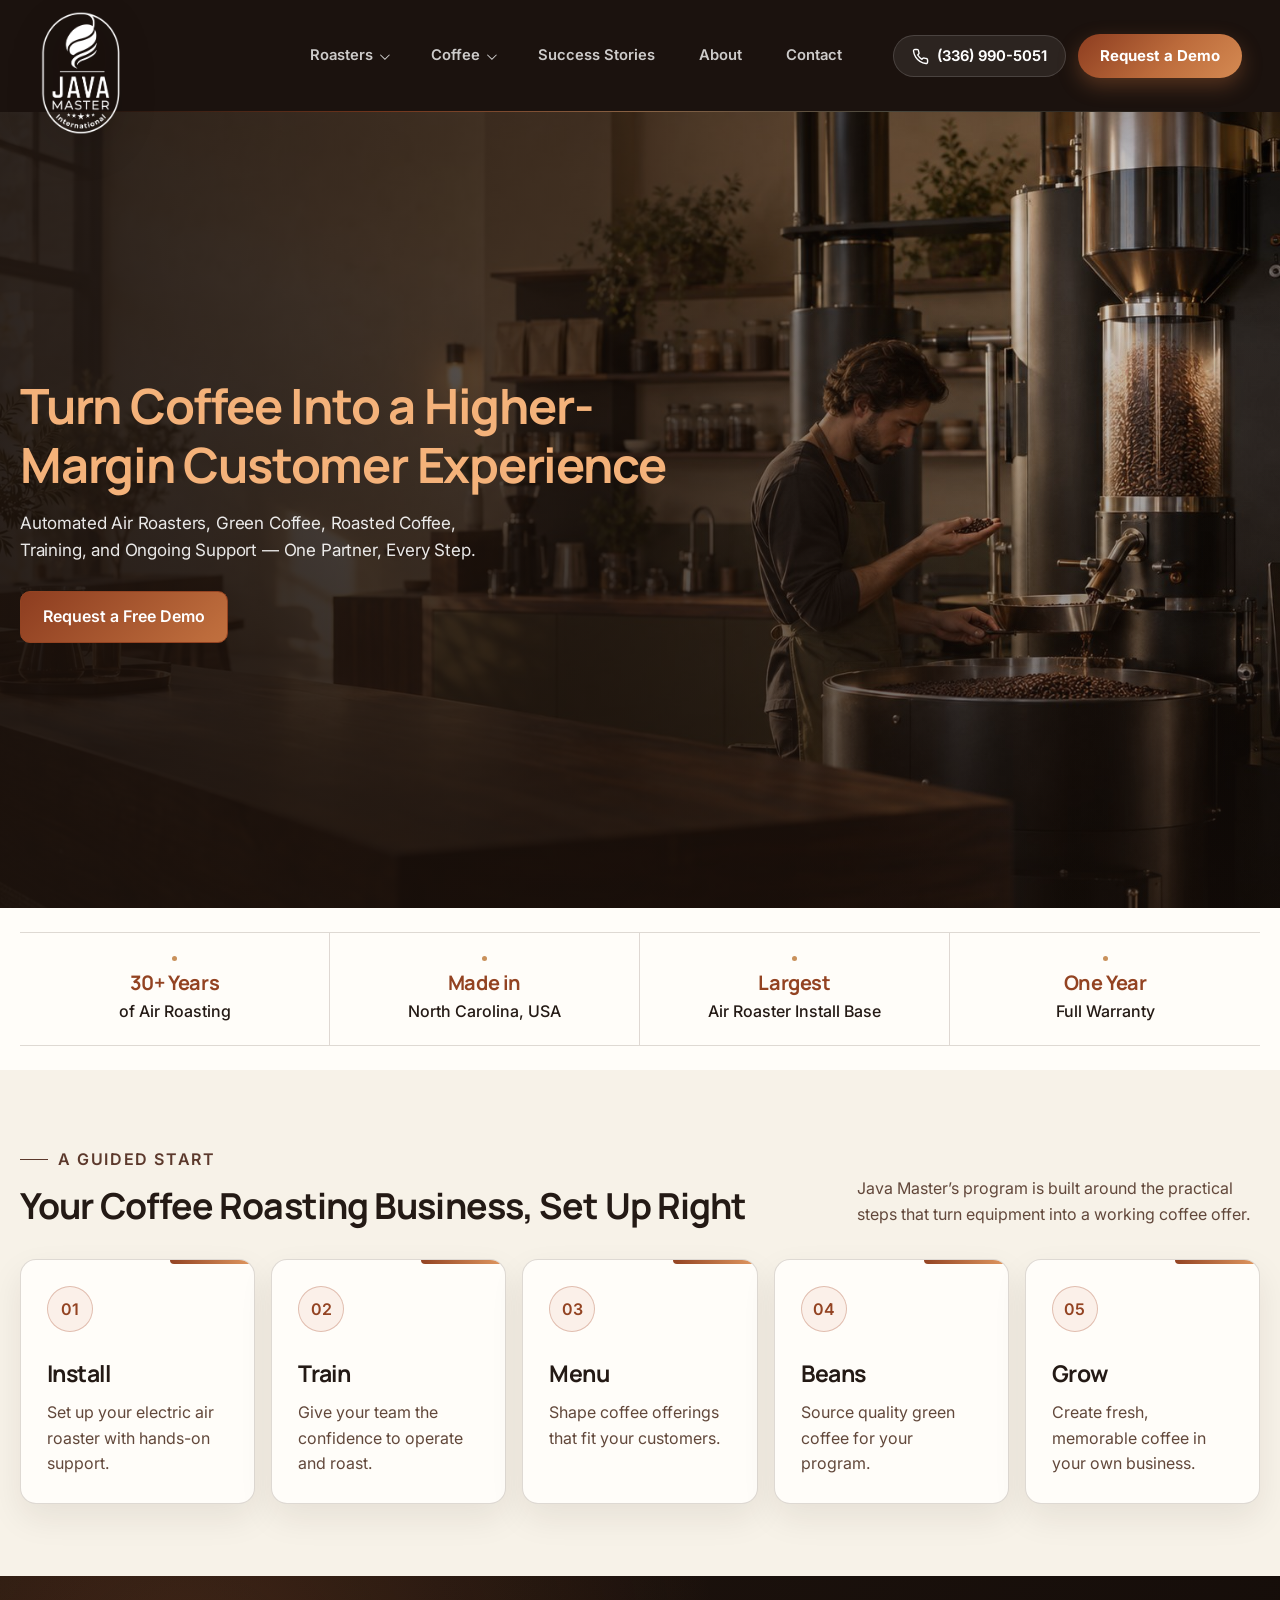
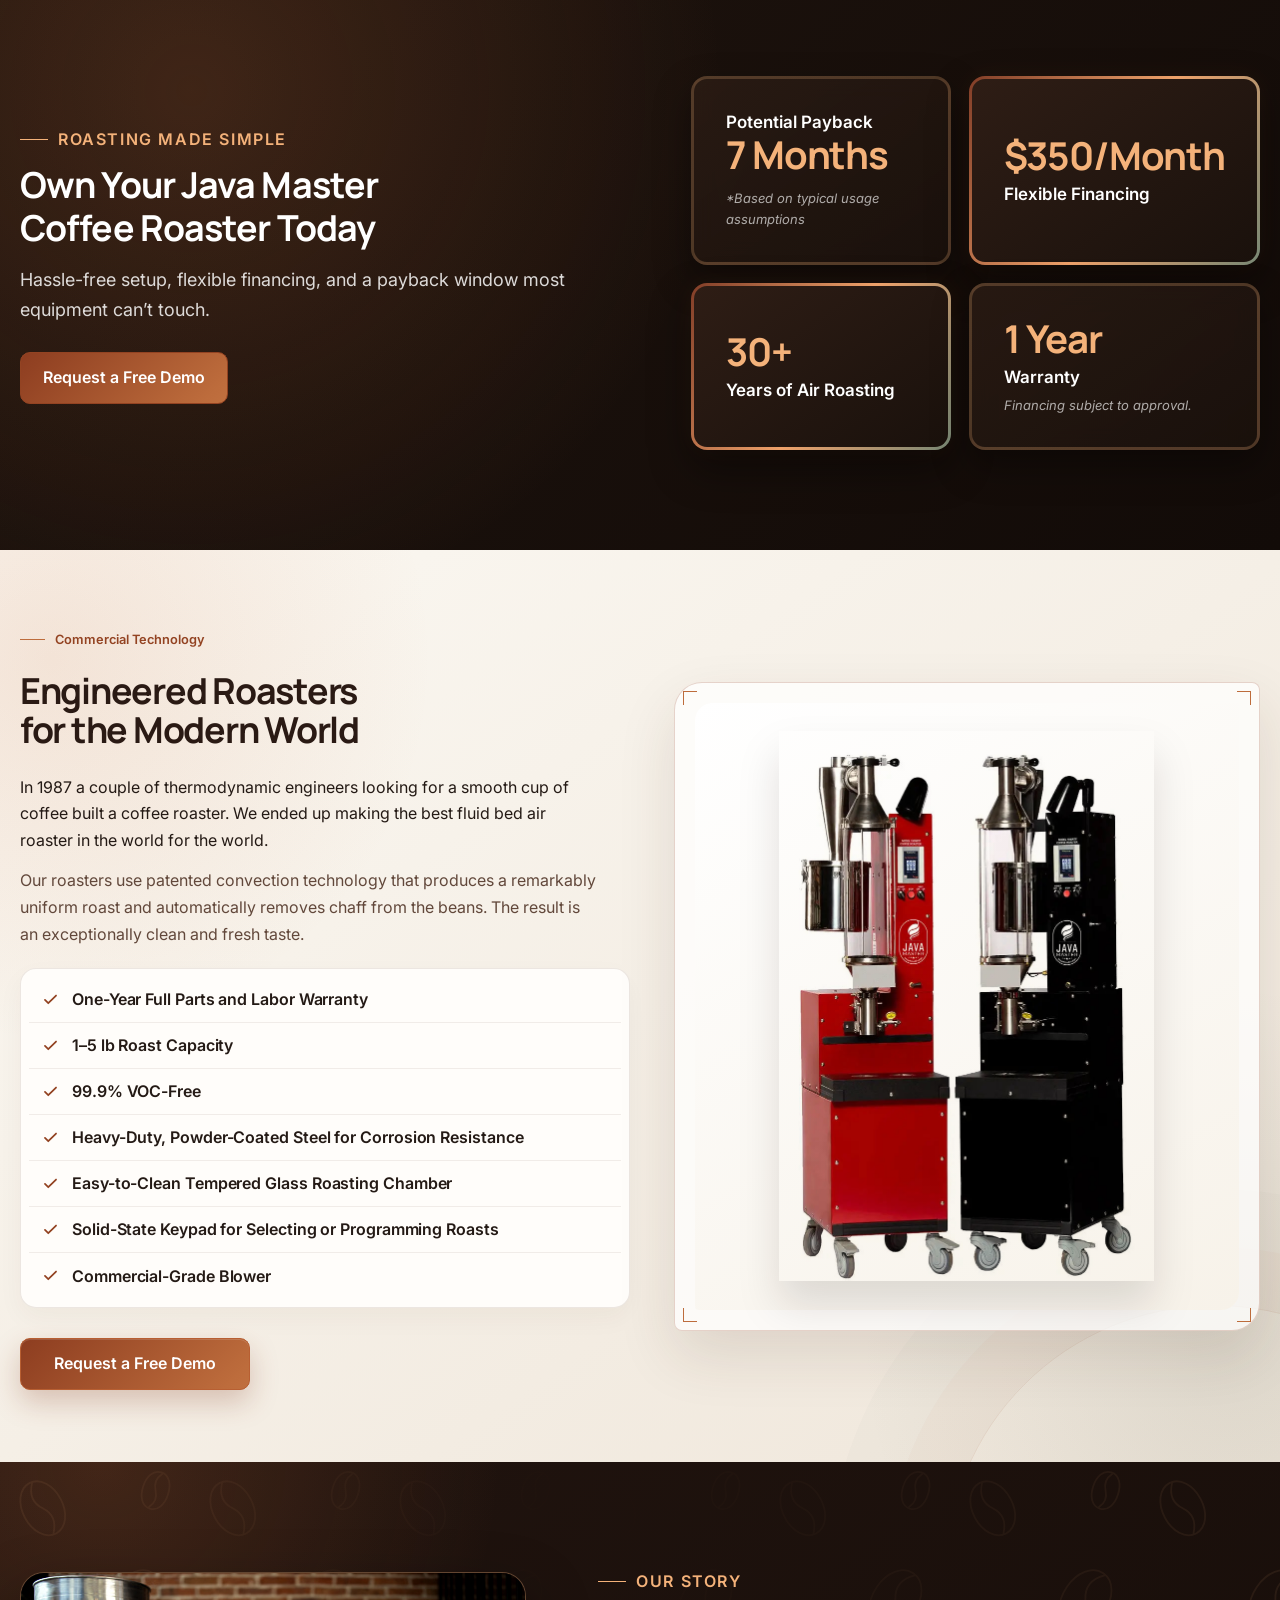
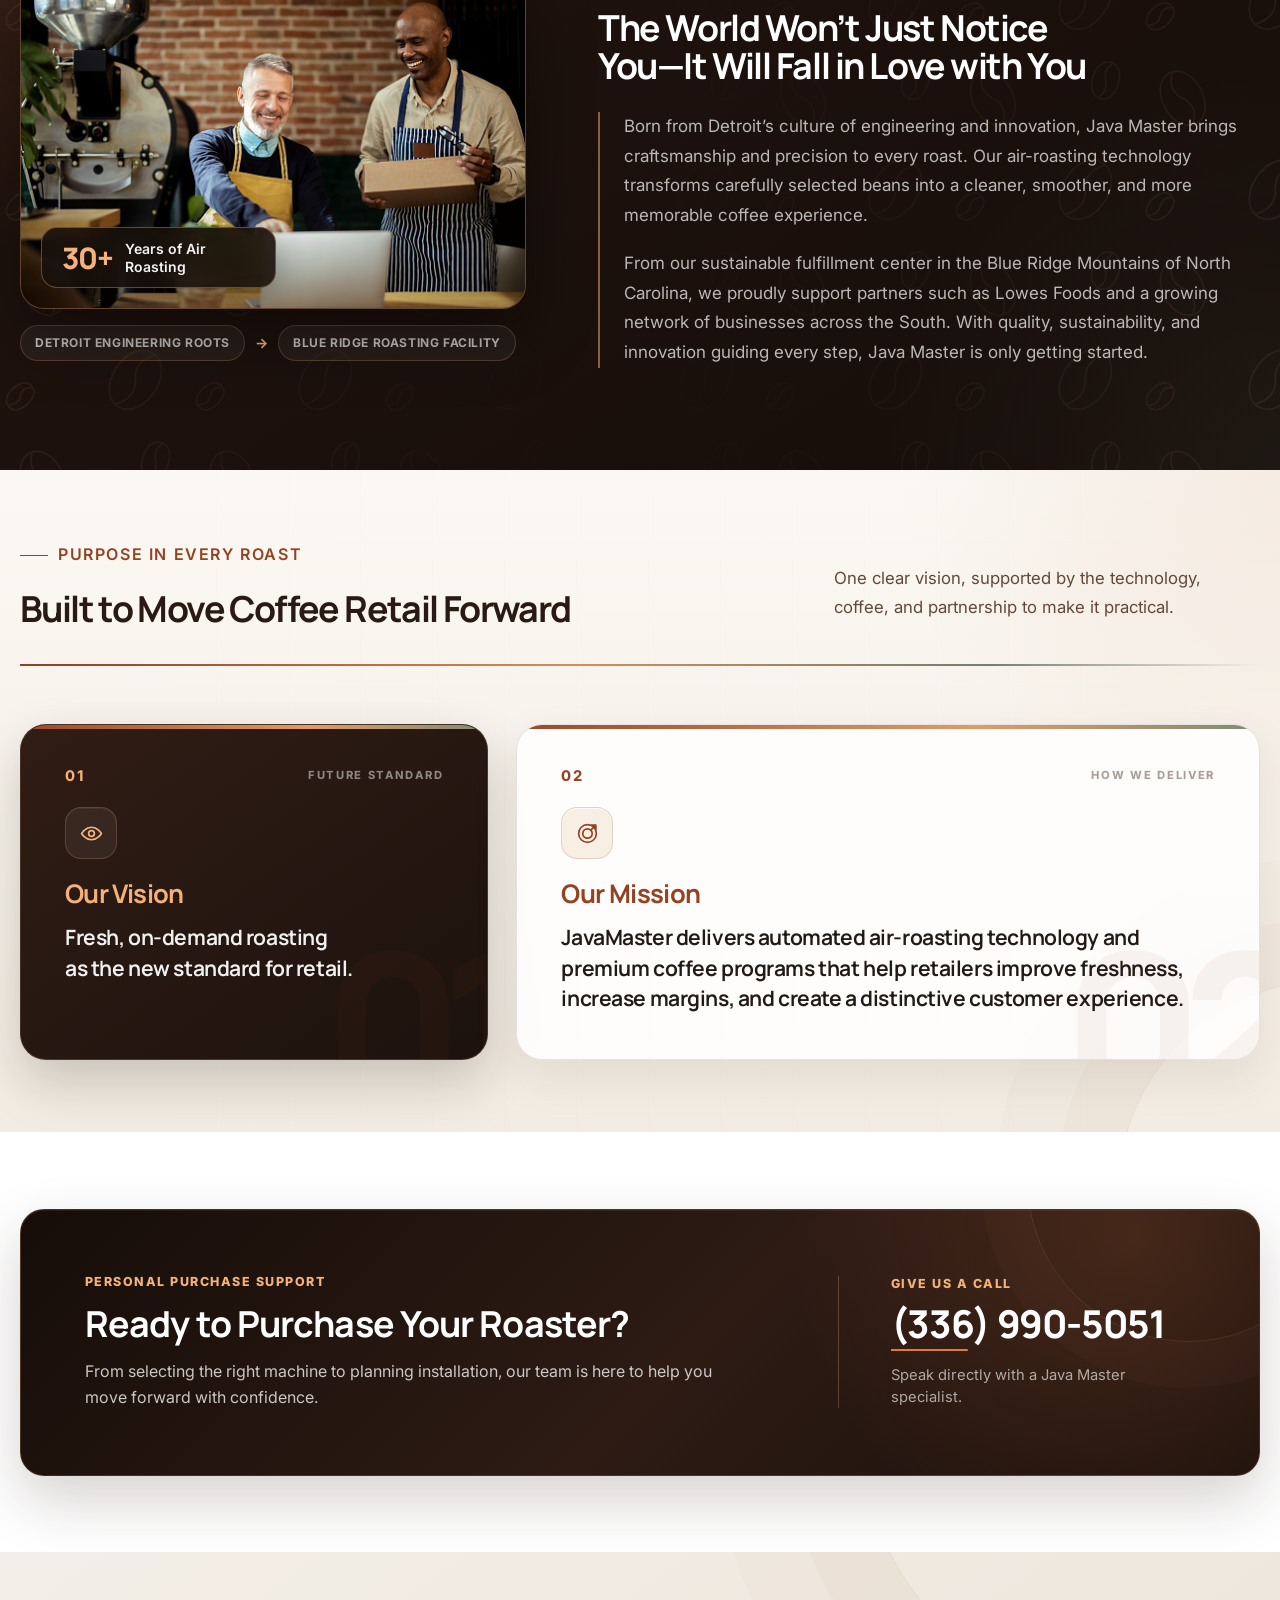
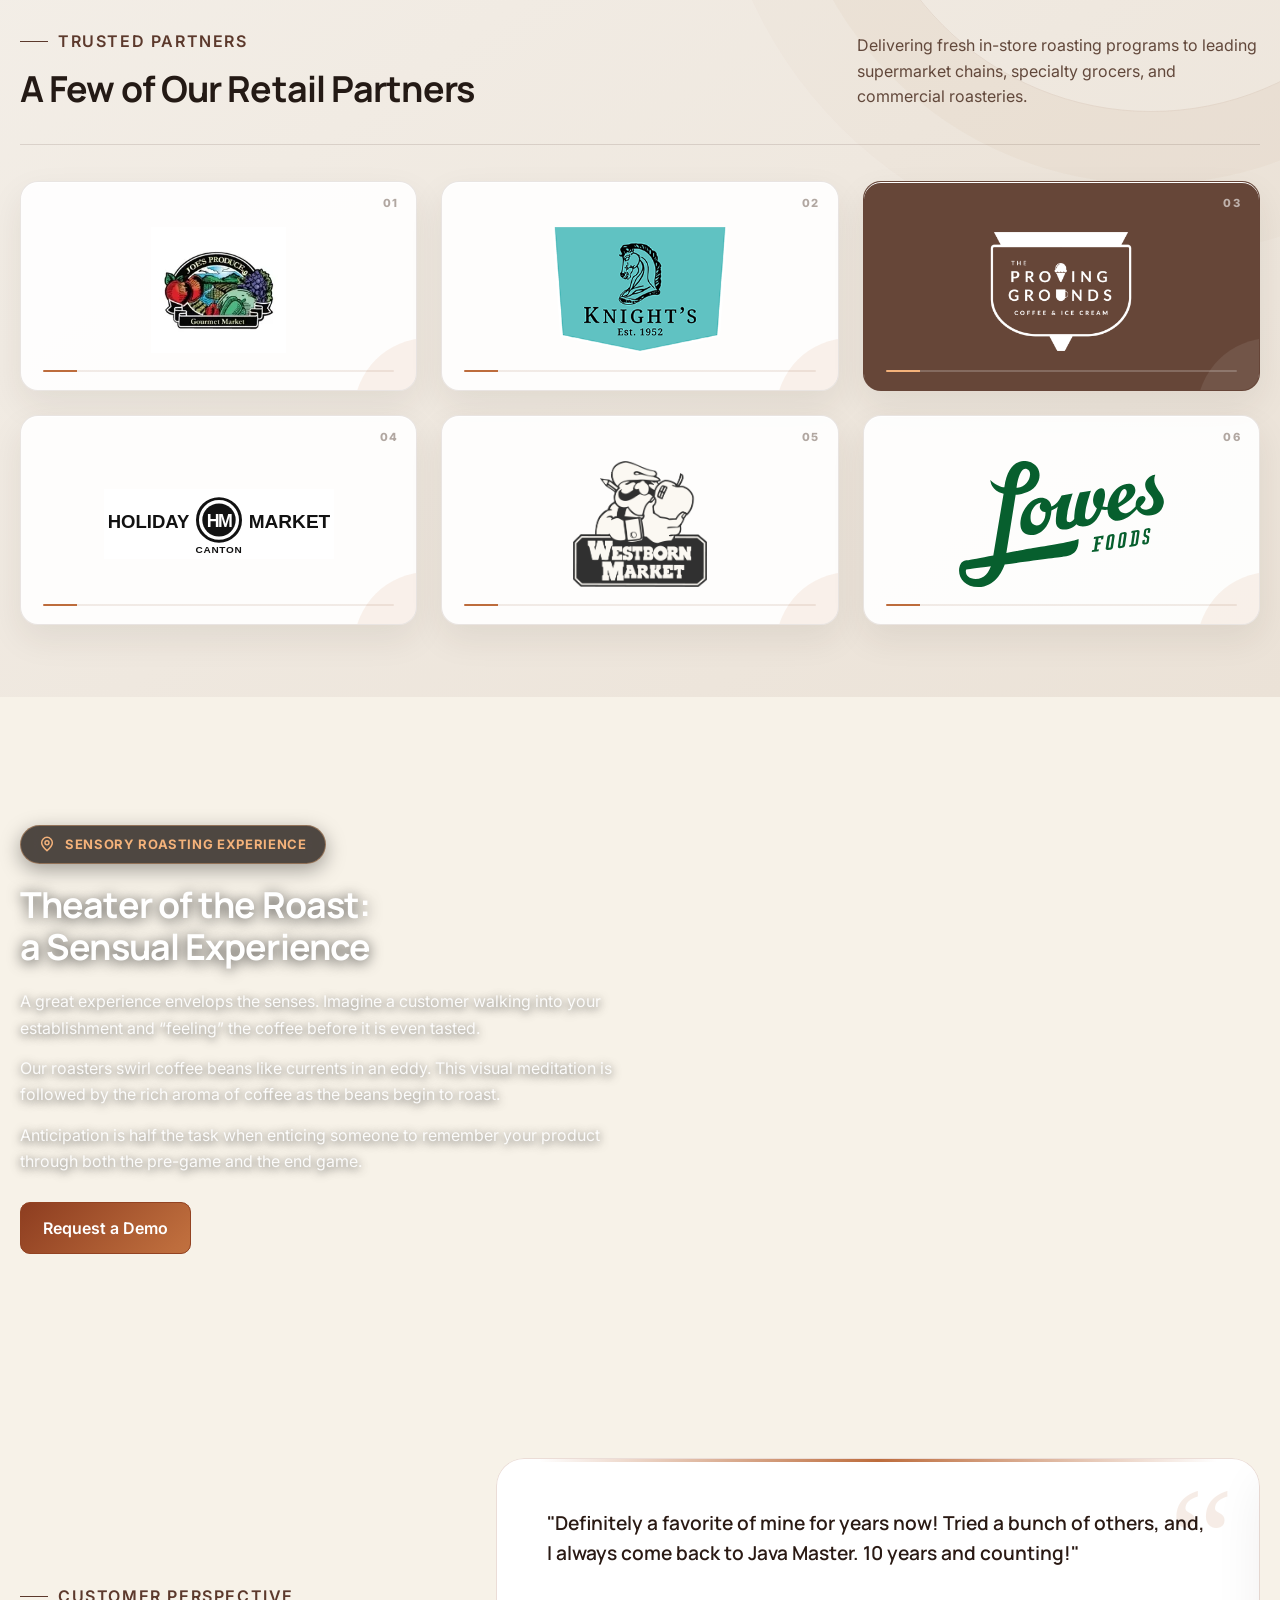
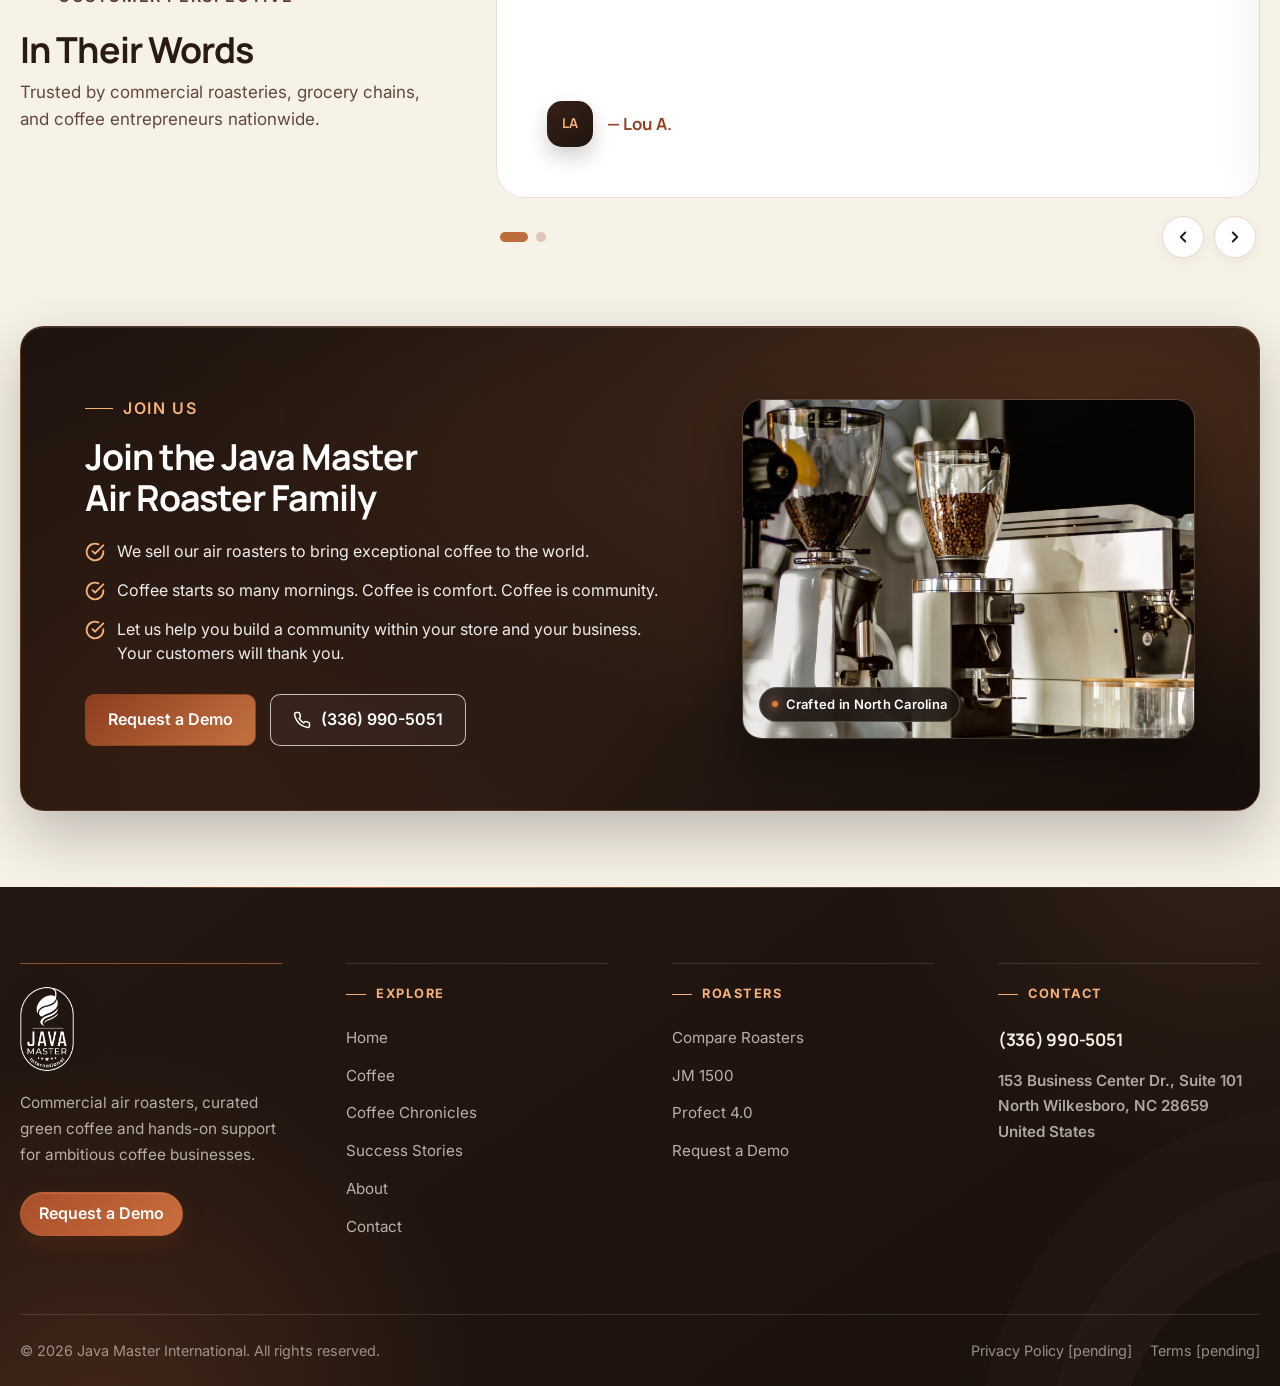
==== commit 5071ccd1: "Polish header alignment, fix purpose card spacing, redesign about page, and update success stories b" ====
--- a/index.html
+++ b/index.html
@@ -23,7 +23,6 @@
   <nav class="nav container" aria-label="Primary navigation">
     <a class="brand" href="index.html" aria-label="Java Master International home"><img class="brand__logo" src="assets/images/java-master-logo-updated-600.png" alt="Java Master International" width="379" height="600"></a>
     <ul class="nav__menu" id="primary-menu">
-      <li><a class="nav__link" href="index.html">Home</a></li>
       <li class="dropdown"><button class="dropdown__toggle" type="button" aria-expanded="false" aria-controls="roaster-menu">Roasters</button><ul class="dropdown__menu" id="roaster-menu"><li><a href="roasters.html">Compare Roasters</a></li><li><a href="jm-1500.html">JM 1500</a></li><li><a href="profect.html">Profect 4.0</a></li></ul></li>
       <li class="dropdown"><button class="dropdown__toggle" type="button" aria-expanded="false" aria-controls="coffee-menu">Coffee</button><ul class="dropdown__menu" id="coffee-menu"><li><a href="coffee.html">Coffee Collections</a></li><li><a href="coffee-chronicles.html">Coffee Chronicles</a></li></ul></li>
       <li><a class="nav__link" href="success-stories.html">Success Stories</a></li>
@@ -34,7 +33,6 @@
     </ul>
     <div class="nav__actions">
       <a class="header-phone" href="tel:+13369905051" aria-label="Call Java Master at (336) 990-5051"><svg aria-hidden="true" viewBox="0 0 24 24" width="18" height="18" fill="none" stroke="currentColor" stroke-width="2" stroke-linecap="round" stroke-linejoin="round"><path d="M22 16.92v3a2 2 0 0 1-2.18 2 19.79 19.79 0 0 1-8.63-3.07 19.5 19.5 0 0 1-6-6 19.79 19.79 0 0 1-3.07-8.67A2 2 0 0 1 4.11 2h3a2 2 0 0 1 2 1.72 12.84 12.84 0 0 0 .7 2.81 2 2 0 0 1-.45 2.11L8.09 9.91a16 16 0 0 0 6 6l1.27-1.27a2 2 0 0 1 2.11-.45 12.84 12.84 0 0 0 2.81.7A2 2 0 0 1 22 16.92z"/></svg><span>(336) 990-5051</span></a>
-      <button class="search-toggle" type="button" aria-label="Open site search" aria-expanded="false" aria-controls="site-search"><svg aria-hidden="true" viewBox="0 0 24 24"><circle cx="11" cy="11" r="7"></circle><path d="m20 20-4-4"></path></svg></button>
       <a class="button button--small button--accent" href="contact.html#demo-form">Request a Demo</a>
     </div>
     <button class="nav-toggle" type="button" aria-expanded="false" aria-controls="primary-menu" aria-label="Open navigation"><span></span></button>
--- a/assets/css/style.css
+++ b/assets/css/style.css
@@ -92,15 +92,15 @@
 .site-header { position: sticky; z-index: 1000; top: 0; padding-block: 10px; overflow: visible; background: #1b120e; color: #fff; transition: box-shadow var(--ease), background var(--ease), backdrop-filter var(--ease); }
 .site-header::after { position: absolute; right: 0; bottom: 0; left: 0; height: 1px; background: linear-gradient(90deg, transparent 5%, rgba(147,67,34,.72) 30%, rgba(244,178,122,.5) 50%, rgba(135,145,127,.42) 70%, transparent 95%); content: ""; }
 .site-header.is-scrolled { background: rgba(27,18,14,.78); box-shadow: 0 14px 38px rgba(12,7,4,.24); -webkit-backdrop-filter: blur(22px) saturate(135%); backdrop-filter: blur(22px) saturate(135%); }
-.nav { position: relative; min-height: calc(var(--header-height) - 20px); display: flex; align-items: center; gap: 14px; padding: 4px 18px; border: 0; border-radius: 999px; }
-.brand { display: inline-flex; flex: 0 0 auto; align-items: center; margin-right: auto; text-decoration: none; }
+.nav { position: relative; min-height: calc(var(--header-height) - 20px); display: flex; align-items: center; justify-content: space-between; gap: 20px; padding: 4px 18px; border: 0; border-radius: 999px; }
+.brand { display: inline-flex; flex: 0 0 auto; align-items: center; margin-right: 0; text-decoration: none; }
 .brand__logo { width: auto; height: 64px; display: block; object-fit: contain; filter: drop-shadow(0 8px 16px rgba(8,4,2,.18)); transition: transform var(--ease), filter var(--ease); }
-.site-header .brand { position: relative; width: 86px; height: calc(var(--header-height) - 20px); z-index: 2; }
+.site-header .brand { position: relative; width: 86px; height: calc(var(--header-height) - 20px); z-index: 2; flex: 0 0 auto; }
 .site-header .brand__logo { position: absolute; top: -3px; left: 50%; height: 124px; max-width: none; transform: translateX(-50%); filter: drop-shadow(0 12px 20px rgba(8,4,2,.42)); transition: top var(--ease), height var(--ease), transform var(--ease), filter var(--ease); }
 .site-header.is-scrolled .brand__logo { top: -2px; height: 100px; }
 .site-header .brand:hover .brand__logo { transform: translateX(-50%) translateY(-1px) scale(1.02); }
 .brand:hover .brand__logo { transform: translateY(-1px) scale(1.02); filter: drop-shadow(0 10px 18px rgba(8,4,2,.25)); }
-.nav__menu { position: absolute; left: 50%; display: flex; align-items: center; gap: 6px; margin: 0; padding: 0; transform: translateX(-50%); border: 0; background: transparent; box-shadow: none; list-style: none; }
+.nav__menu { position: static; transform: none; display: flex; align-items: center; gap: clamp(8px, 1.4vw, 20px); margin: 0 0 0 auto; padding: 0; border: 0; background: transparent; box-shadow: none; list-style: none; }
 .nav__link, .dropdown__toggle { position: relative; display: inline-flex; min-height: 40px; align-items: center; gap: 7px; padding: 8px 13px; border: 0; border-radius: 0; background: transparent; color: rgba(255,255,255,.78); font-size: .925rem; font-weight: 600; line-height: 1.3; text-decoration: none; cursor: pointer; transition: color var(--ease); }
 .nav__link::after { position: absolute; right: 13px; bottom: 3px; left: 13px; height: 2px; border-radius: 999px; background: var(--copper); opacity: 0; transform: scaleX(.45); content: ""; transition: opacity var(--ease), transform var(--ease); }
 .nav__link:hover, .dropdown__toggle:hover, .dropdown__toggle[aria-expanded="true"] { background: transparent; color: #fff; }
@@ -117,17 +117,17 @@
 .dropdown__menu a { display: block; padding: 10px 14px; border-radius: 10px; color: rgba(255,255,255,.78); font-size: .95rem; font-weight: 600; text-decoration: none; transition: background var(--ease), color var(--ease), transform var(--ease); }
 .dropdown__menu a:hover, .dropdown__menu a:focus-visible { background: rgba(255,255,255,.08); color: #fff; transform: translateX(2px); }
 .dropdown__menu a[aria-current="page"] { background: rgba(201,111,61,.17); color: #f6c19b; }
-.nav__actions { display: flex; flex: 0 0 auto; align-items: center; gap: 8px; margin-left: auto; }
-.header-phone { min-height: 42px; display: inline-flex; align-items: center; gap: 8px; padding: 7px 12px; border: 1px solid rgba(255,255,255,.11); border-radius: 999px; background: rgba(255,255,255,.045); color: rgba(255,255,255,.84); font-size: .92rem; font-weight: 650; line-height: 1; text-decoration: none; white-space: nowrap; transition: color var(--ease), background var(--ease), border-color var(--ease); }
-.header-phone:hover { border-color: rgba(244,178,122,.28); background: rgba(244,178,122,.08); color: #f4b27a; }
+.nav__actions { display: flex; flex: 0 0 auto; align-items: center; gap: 12px; margin-left: 18px; }
+.header-phone { min-height: 42px; display: inline-flex; align-items: center; gap: 8px; padding: 8px 18px; border: 1px solid rgba(255,255,255,.14); border-radius: 999px; background: rgba(255,255,255,.08); color: #fff; font-size: .92rem; font-weight: 650; line-height: 1; text-decoration: none; white-space: nowrap; transition: color var(--ease), background var(--ease), border-color var(--ease), transform var(--ease); }
+.header-phone:hover { border-color: rgba(255,255,255,.3); background: rgba(255,255,255,.14); color: #fff; transform: translateY(-1px); }
 .nav__mobile-contact, .nav__mobile-cta { display: none; }
-.header-phone svg, .search-toggle svg, .search-close svg { width: 20px; height: 20px; fill: none; stroke: currentColor; stroke-linecap: round; stroke-linejoin: round; stroke-width: 1.8; }
+.header-phone svg, .search-toggle svg, .search-close svg { width: 17px; height: 17px; fill: none; stroke: currentColor; stroke-linecap: round; stroke-linejoin: round; stroke-width: 2; }
 .search-toggle, .search-close { width: 42px; height: 42px; display: inline-grid; flex: 0 0 auto; place-items: center; padding: 0; border: 1px solid rgba(255,255,255,.14); border-radius: 50%; background: rgba(255,255,255,.055); color: #fff; cursor: pointer; transition: background var(--ease), color var(--ease), transform var(--ease); }
 .search-toggle { border: 0; background: transparent; }
 .search-toggle:hover { background: transparent; color: #f4b27a; transform: translateY(-1px); }
 .search-close:hover { border-color: rgba(255,255,255,.5); background: rgba(255,255,255,.12); transform: translateY(-1px); }
-.site-header .button--small { min-height: 42px; padding-inline: 18px; border-color: #b85f32; border-radius: 999px; background-image: var(--button-gradient); box-shadow: 0 9px 22px rgba(127,52,24,.3), inset 0 1px 0 rgba(255,255,255,.14); }
-.site-header .button--small:hover { border-color: #d07b4c; background-image: var(--button-gradient-hover); box-shadow: 0 12px 26px rgba(127,52,24,.38); }
+.site-header .button--small { min-height: 42px; padding: 10px 22px; border: 0; border-radius: 999px; background: var(--copper); background-image: var(--button-gradient); color: #ffffff; font-size: .9375rem; font-weight: 700; white-space: nowrap; box-shadow: 0 8px 20px rgba(189,108,60,.35); display: inline-flex; align-items: center; justify-content: center; transition: all var(--ease); }
+.site-header .button--small:hover { background-image: var(--button-gradient-hover); box-shadow: 0 10px 24px rgba(189,108,60,.45); transform: translateY(-1px); }
 .nav-toggle { display: none; width: 44px; height: 44px; padding: 0; border: 1px solid rgba(255,255,255,.18); border-radius: 14px; background: rgba(255,255,255,.055); cursor: pointer; }
 .site-header .nav-toggle { border-color: rgba(255,255,255,.28); }
 .nav-toggle span, .nav-toggle::before, .nav-toggle::after { display: block; width: 20px; height: 1.5px; margin: 5px auto; background: #fff; content: ""; transition: var(--ease); }
@@ -503,21 +503,21 @@
 .vision-mission__intro h2 { max-width: 760px; margin: 0; color: var(--espresso); letter-spacing: -.045em; line-height: 1.02; }
 .vision-mission__intro p { max-width: 460px; margin: 0 0 5px; color: var(--ink-soft); font-size: 1.05rem; line-height: 1.75; }
 .vision-mission__cards { display: grid; grid-template-columns: minmax(280px, .85fr) minmax(0, 1.35fr); gap: clamp(18px, 2.2vw, 30px); }
-.purpose-card { position: relative; min-height: 336px; display: flex; flex-direction: column; justify-content: flex-end; overflow: hidden; padding: clamp(30px, 4vw, 48px); border: 1px solid rgba(84,58,44,.14); border-radius: 26px; background: rgba(255,255,255,.84); box-shadow: 0 18px 46px rgba(54,35,24,.09); transition: transform var(--card-transition), box-shadow var(--card-transition); }
+.purpose-card { position: relative; min-height: 336px; display: flex; flex-direction: column; justify-content: flex-start; overflow: hidden; padding: clamp(32px, 4vw, 44px); border: 1px solid rgba(84,58,44,.14); border-radius: 26px; background: rgba(255,255,255,.84); box-shadow: 0 18px 46px rgba(54,35,24,.09); transition: transform var(--card-transition), box-shadow var(--card-transition); }
 .purpose-card::before { position: absolute; top: 0; right: 0; left: 0; height: 4px; background: linear-gradient(90deg, #984828, #e39a64 62%, #7d8c78); content: ""; }
-.purpose-card::after { position: absolute; right: -28px; bottom: -68px; color: rgba(147,67,34,.055); font-family: var(--font-title); font-size: 13rem; font-weight: 800; letter-spacing: -.1em; line-height: 1; content: "01"; }
+.purpose-card::after { position: absolute; right: -28px; bottom: -68px; color: rgba(147,67,34,.055); font-family: var(--font-title); font-size: 13rem; font-weight: 800; letter-spacing: -.1em; line-height: 1; content: "01"; pointer-events: none; }
 .purpose-card--mission::after { content: "02"; }
 .purpose-card:hover { transform: translateY(-5px); box-shadow: 0 26px 58px rgba(54,35,24,.14); }
 .purpose-card--vision { border-color: rgba(244,178,122,.18); background: linear-gradient(145deg, #301d15 0%, #1c120d 100%); box-shadow: 0 22px 52px rgba(31,18,12,.2); }
-.purpose-card__meta { position: absolute; top: 28px; right: 30px; left: 30px; display: flex; align-items: center; justify-content: space-between; color: rgba(76,53,42,.48); font-size: .7rem; font-weight: 750; letter-spacing: .15em; line-height: 1; text-transform: uppercase; }
+.purpose-card__meta { position: static; display: flex; align-items: center; justify-content: space-between; margin-bottom: 24px; color: rgba(76,53,42,.48); font-size: .7rem; font-weight: 750; letter-spacing: .15em; line-height: 1; text-transform: uppercase; }
 .purpose-card__meta span:first-child { color: var(--copper-dark); font-size: .92rem; }
 .purpose-card--vision .purpose-card__meta { color: rgba(255,255,255,.48); }
 .purpose-card--vision .purpose-card__meta span:first-child { color: #f4b27a; }
-.purpose-card__icon { position: relative; width: 52px; height: 52px; display: grid; flex: 0 0 auto; place-items: center; margin: 42px 0 auto; border: 1px solid rgba(147,67,34,.18); border-radius: 16px; background: #f8efe4; color: var(--copper-dark); box-shadow: inset 0 1px 0 rgba(255,255,255,.8); }
+.purpose-card__icon { position: relative; width: 52px; height: 52px; display: grid; flex: 0 0 auto; place-items: center; margin: 0 0 20px 0; border: 1px solid rgba(147,67,34,.18); border-radius: 16px; background: #f8efe4; color: var(--copper-dark); box-shadow: inset 0 1px 0 rgba(255,255,255,.8); }
 .purpose-card__icon svg { width: 25px; height: 25px; fill: none; stroke: currentColor; stroke-width: 1.65; stroke-linecap: round; stroke-linejoin: round; }
 .purpose-card--vision .purpose-card__icon { border-color: rgba(244,178,122,.2); background: rgba(255,255,255,.06); color: #f4b27a; box-shadow: inset 0 1px 0 rgba(255,255,255,.06); }
-.purpose-card h3 { position: relative; z-index: 1; margin-bottom: 14px; color: var(--copper-dark); font-size: clamp(1.35rem, 2vw, 1.8rem); }
-.purpose-card p { position: relative; z-index: 1; max-width: 760px; margin: 0; color: var(--ink); font-family: var(--font-title); font-size: clamp(1.2rem, 1.75vw, 1.58rem); font-weight: 650; letter-spacing: -.02em; line-height: 1.45; text-wrap: balance; }
+.purpose-card h3 { position: relative; z-index: 1; margin: 0 0 12px 0; color: var(--copper-dark); font-size: clamp(1.35rem, 2vw, 1.8rem); line-height: 1.2; }
+.purpose-card p { position: relative; z-index: 1; max-width: 760px; margin: 0; color: var(--ink); font-family: var(--font-title); font-size: clamp(1.15rem, 1.65vw, 1.45rem); font-weight: 650; letter-spacing: -.02em; line-height: 1.45; text-wrap: balance; }
 .purpose-card--vision h3 { color: #f4b27a; }
 .purpose-card--vision p { color: rgba(255,255,255,.94); }
 
@@ -686,10 +686,11 @@
 .about-story__layout { display: grid; grid-template-columns: minmax(0, 7.1fr) minmax(360px, 4.9fr); align-items: start; gap: clamp(44px, 6vw, 84px); }
 .about-story__content { min-width: 0; }
 .about-story__content h1 { max-width: 760px; margin-bottom: 26px; color: var(--espresso); line-height: 1.08; }
-.about-story__opening { max-width: 710px; padding-left: 24px; border-left: 2px solid rgba(189,108,60,.48); color: var(--ink-soft); }
-.about-story__chapter { position: relative; max-width: 760px; margin-top: clamp(46px, 6vw, 76px); padding-top: 34px; border-top: 1px solid var(--line); }
-.about-story__chapter-index { position: absolute; top: -13px; left: 0; padding-right: 12px; background: #f6eee3; color: var(--copper-dark); font-size: .75rem; font-weight: 800; letter-spacing: .12em; }
-.about-story__chapter h2 { max-width: 690px; color: var(--espresso); line-height: 1.12; }
+.about-story__opening { max-width: 710px; padding-left: 24px; border-left: 3px solid var(--copper); color: var(--ink-soft); }
+.about-story__chapter { position: relative; max-width: 760px; margin-top: clamp(46px, 6vw, 76px); padding: 36px clamp(24px, 4vw, 40px); border: 1px solid rgba(147,67,34,.16); border-radius: 24px; background: rgba(255,255,255,.65); box-shadow: 0 20px 48px rgba(37,24,17,.06); backdrop-filter: blur(10px); }
+.about-story__chapter-header { display: flex; align-items: baseline; gap: 16px; margin-bottom: 18px; }
+.about-story__chapter-index { display: inline-flex; align-items: center; justify-content: center; width: 36px; height: 36px; border-radius: 10px; background: #352118; color: #f4b27a; font-family: var(--font-title); font-size: .85rem; font-weight: 800; flex: 0 0 auto; box-shadow: 0 6px 14px rgba(37,24,17,.18); }
+.about-story__chapter h2 { max-width: 650px; margin: 0; color: var(--espresso); line-height: 1.15; font-size: clamp(1.3rem, 1.8vw, 1.65rem); }
 .about-story__chapter .about-copy { color: var(--ink-soft); }
 .about-story__portrait { position: sticky; top: calc(var(--header-height) + 28px); margin: 0; }
 .about-story__portrait-frame { position: relative; overflow: hidden; aspect-ratio: 2 / 3; padding: 12px; border: 1px solid rgba(100,67,48,.2); border-radius: 26px 26px 8px 26px; background: rgba(255,255,255,.76); box-shadow: 0 30px 74px rgba(45,28,18,.16); }
@@ -704,8 +705,8 @@
 .about-comparison__layout { grid-template-columns: minmax(0, 6.5fr) minmax(360px, 5.5fr); gap: clamp(44px, 6vw, 86px); }
 .about-comparison__air-layout { grid-template-columns: minmax(440px, 6.8fr) minmax(0, 5.2fr); gap: clamp(44px, 6vw, 82px); }
 .about-comparison__content { min-width: 0; }
-.about-comparison__content h2 { margin-bottom: 24px; line-height: 1.1; }
-.about-comparison__number { display: inline-flex; align-items: center; gap: 12px; margin-bottom: 22px; color: #f4b27a; font-size: .78rem; font-weight: 800; letter-spacing: .13em; }
+.about-comparison__content h2 { margin-bottom: 20px; line-height: 1.1; }
+.about-comparison__number { display: inline-flex; align-items: center; gap: 12px; margin-bottom: 18px; color: #f4b27a; font-size: .78rem; font-weight: 800; letter-spacing: .13em; text-transform: uppercase; }
 .about-comparison__number::after { width: 44px; height: 1px; background: currentColor; content: ""; }
 .about-comparison__media { position: relative; margin: 0; overflow: hidden; box-shadow: 0 30px 70px rgba(9,6,4,.25); }
 .about-comparison__media::after { position: absolute; inset: 0; border: 1px solid rgba(255,255,255,.16); pointer-events: none; content: ""; }
@@ -727,9 +728,19 @@
 .about-comparison--air .container { position: relative; z-index: 1; }
 .about-comparison--air h2 { color: var(--espresso); }
 .about-comparison--air .about-copy { color: var(--ink-soft); }
-.about-comparison--air .about-comparison__number { color: var(--sage); }
+.about-comparison--air .about-comparison__number { color: var(--copper-dark); }
 .about-comparison__media--air { aspect-ratio: 16 / 11; border-radius: 18px 90px 18px 18px; box-shadow: 0 26px 64px rgba(43,52,39,.16); }
 .about-comparison__media--air img { object-position: center; }
+
+.about-points { display: grid; gap: 12px; margin: 24px 0 0; padding: 0; list-style: none; }
+.about-points li { position: relative; padding-left: 28px; font-size: .95rem; line-height: 1.6; }
+.about-points li::before { position: absolute; left: 0; top: 6px; width: 14px; height: 14px; border-radius: 50%; content: ""; }
+.about-points--fire li { color: rgba(255,255,255,.82); }
+.about-points--fire li strong { color: #f4b27a; }
+.about-points--fire li::before { background: rgba(224, 122, 66, .25); border: 2px solid #e07a42; }
+.about-points--air li { color: var(--espresso); }
+.about-points--air li strong { color: var(--copper-dark); }
+.about-points--air li::before { background: rgba(189, 108, 60, .2); border: 2px solid var(--copper); }
 
 .about-difference { position: relative; color: #fff; background: radial-gradient(circle at 90% 8%, rgba(189,108,60,.19), transparent 26%), linear-gradient(145deg, #241711 0%, #160e0a 100%); }
 .about-difference::before { position: absolute; inset: 0; opacity: .075; background-image: url('../images/coffee-bean-pattern.svg'); background-size: 180px; pointer-events: none; content: ""; }
@@ -739,15 +750,14 @@
 .about-difference__intro h2 { color: #fff; }
 .about-difference__intro > p { max-width: 850px; margin: 0; color: rgba(255,255,255,.72); font-size: 1rem; line-height: 1.75; }
 .about-difference__grid { display: grid; grid-template-columns: repeat(2, minmax(0, 1fr)); gap: 24px; }
-.about-benefit-card { --about-card-accent: #d98550; position: relative; min-width: 0; overflow: hidden; padding: clamp(28px, 3.2vw, 42px); border: 1px solid rgba(244,178,122,.18); border-radius: 22px; background: linear-gradient(145deg, rgba(255,255,255,.105), rgba(255,255,255,.045)); box-shadow: 0 22px 48px rgba(6,4,3,.2), inset 0 1px 0 rgba(255,255,255,.08); backdrop-filter: blur(8px); transition: transform var(--card-transition), border-color var(--card-transition), background var(--card-transition), box-shadow var(--card-transition); }
-.about-benefit-card::after { position: absolute; right: 0; bottom: 0; left: 0; height: 3px; transform: scaleX(.2); transform-origin: left; background: linear-gradient(90deg, var(--about-card-accent), transparent 88%); content: ""; transition: transform var(--card-transition); }
-.about-benefit-card:hover { transform: translateY(-5px); border-color: color-mix(in srgb, var(--about-card-accent) 58%, transparent); background: linear-gradient(145deg, rgba(255,255,255,.14), rgba(255,255,255,.06)); box-shadow: 0 30px 60px rgba(6,4,3,.3), inset 0 1px 0 rgba(255,255,255,.1); }
+.about-benefit-card { position: relative; min-width: 0; overflow: hidden; padding: clamp(28px, 3.2vw, 42px); border: 1px solid rgba(244,178,122,.18); border-radius: 22px; background: linear-gradient(145deg, rgba(255,255,255,.08) 0%, rgba(255,255,255,.025) 100%); box-shadow: 0 22px 48px rgba(6,4,3,.25), inset 0 1px 0 rgba(255,255,255,.08); backdrop-filter: blur(12px); transition: transform var(--card-transition), border-color var(--card-transition), box-shadow var(--card-transition); }
+.about-benefit-card::after { position: absolute; right: 0; bottom: 0; left: 0; height: 3px; transform: scaleX(.2); transform-origin: left; background: linear-gradient(90deg, var(--copper), transparent 88%); content: ""; transition: transform var(--card-transition); }
+.about-benefit-card:hover { transform: translateY(-5px); border-color: rgba(244,178,122,.55); box-shadow: 0 30px 60px rgba(6,4,3,.38), inset 0 1px 0 rgba(255,255,255,.14); }
 .about-benefit-card:hover::after { transform: scaleX(1); }
-.about-benefit-card--theater { --about-card-accent: #e0a25b; }
-.about-benefit-card--durable { --about-card-accent: #91a486; }
-.about-benefit-card--service { --about-card-accent: #d5b596; }
-.about-benefit-card__icon { display: grid; width: 56px; height: 56px; place-items: center; margin-bottom: 26px; border: 1px solid color-mix(in srgb, var(--about-card-accent) 60%, transparent); border-radius: 17px; background: color-mix(in srgb, var(--about-card-accent) 18%, transparent); }
-.about-benefit-card__icon svg { width: 27px; height: 27px; fill: none; stroke: var(--about-card-accent); stroke-width: 1.8; stroke-linecap: round; stroke-linejoin: round; }
+.about-benefit-card__top { display: flex; align-items: center; justify-content: space-between; margin-bottom: 24px; }
+.about-benefit-card__icon { display: grid; width: 54px; height: 54px; place-items: center; border: 1px solid rgba(244,178,122,.3); border-radius: 16px; background: rgba(201,111,61,.14); color: #f4b27a; box-shadow: inset 0 1px 0 rgba(255,255,255,.1); }
+.about-benefit-card__icon svg { width: 26px; height: 26px; fill: none; stroke: currentColor; stroke-width: 1.8; stroke-linecap: round; stroke-linejoin: round; }
+.about-benefit-card__num { color: rgba(244,178,122,.45); font-family: var(--font-title); font-size: 1.15rem; font-weight: 800; letter-spacing: .05em; }
 .about-benefit-card h3 { max-width: 520px; margin-bottom: 16px; color: #fff; font-size: var(--font-size-h3); letter-spacing: -.045em; line-height: 1.25; }
 .about-benefit-card__keep { white-space: nowrap; }
 .about-benefit-card p { max-width: none; margin: 0; color: rgba(255,255,255,.7); font-size: 1rem; line-height: 1.7; text-wrap: pretty; }
@@ -759,6 +769,10 @@
 .about-sustainability__content .eyebrow { color: var(--sage); }
 .about-sustainability__content h2 { max-width: 590px; color: var(--espresso); }
 .about-sustainability__content .about-copy { color: #53604f; }
+.about-sustainability__badges { display: grid; grid-template-columns: repeat(3, 1fr); gap: 14px; margin-top: 28px; }
+.sustainability-badge { padding: 16px 14px; border-radius: 16px; background: rgba(255,255,255,.8); border: 1px solid rgba(88,99,84,.18); box-shadow: 0 8px 24px rgba(37,50,33,.08); display: flex; flex-direction: column; gap: 4px; }
+.sustainability-badge__value { font-family: var(--font-title); font-size: 1.6rem; font-weight: 800; color: var(--copper-dark); line-height: 1; }
+.sustainability-badge__label { font-size: .78rem; font-weight: 650; color: #53604f; line-height: 1.35; }
 .about-sustainability__media { position: relative; min-height: 560px; margin: 0; overflow: hidden; border-radius: 110px 22px 22px 22px; box-shadow: 0 30px 70px rgba(37,50,33,.18); }
 .about-sustainability__media::after { position: absolute; inset: 16px; border: 1px solid rgba(255,255,255,.55); border-radius: 96px 14px 14px 14px; pointer-events: none; content: ""; }
 .about-sustainability__media img { width: 100%; height: 100%; min-height: 560px; object-fit: cover; object-position: center 48%; transition: transform 700ms cubic-bezier(.2,.75,.2,1); }
--- a/assets/css/responsive.css
+++ b/assets/css/responsive.css
@@ -1,6 +1,5 @@
 @media (max-width: 1100px) {
   .nav__link, .dropdown__toggle { padding-inline: 8px; }
-  .site-header .button--small { display: none; }
   .process { grid-template-columns: repeat(6, 1fr); }
   .process__item { grid-column: span 2; }
   .process__item:nth-child(n+4) { grid-column: span 3; }
@@ -145,7 +144,8 @@
   .about-roasters-cta__content { padding: 38px 28px 24px; }
   .about-roasters-cta__gallery { height: 460px; }
   .purpose-card { min-height: 0; padding-top: 30px; }
-  .purpose-card__icon { position: relative; top: auto; left: auto; margin: 42px 0 30px; }
+  .purpose-card__icon { position: relative; top: auto; left: auto; margin: 0 0 20px; }
+  .about-sustainability__badges { grid-template-columns: 1fr; gap: 10px; }
 }
 
 @media (max-width: 680px) {
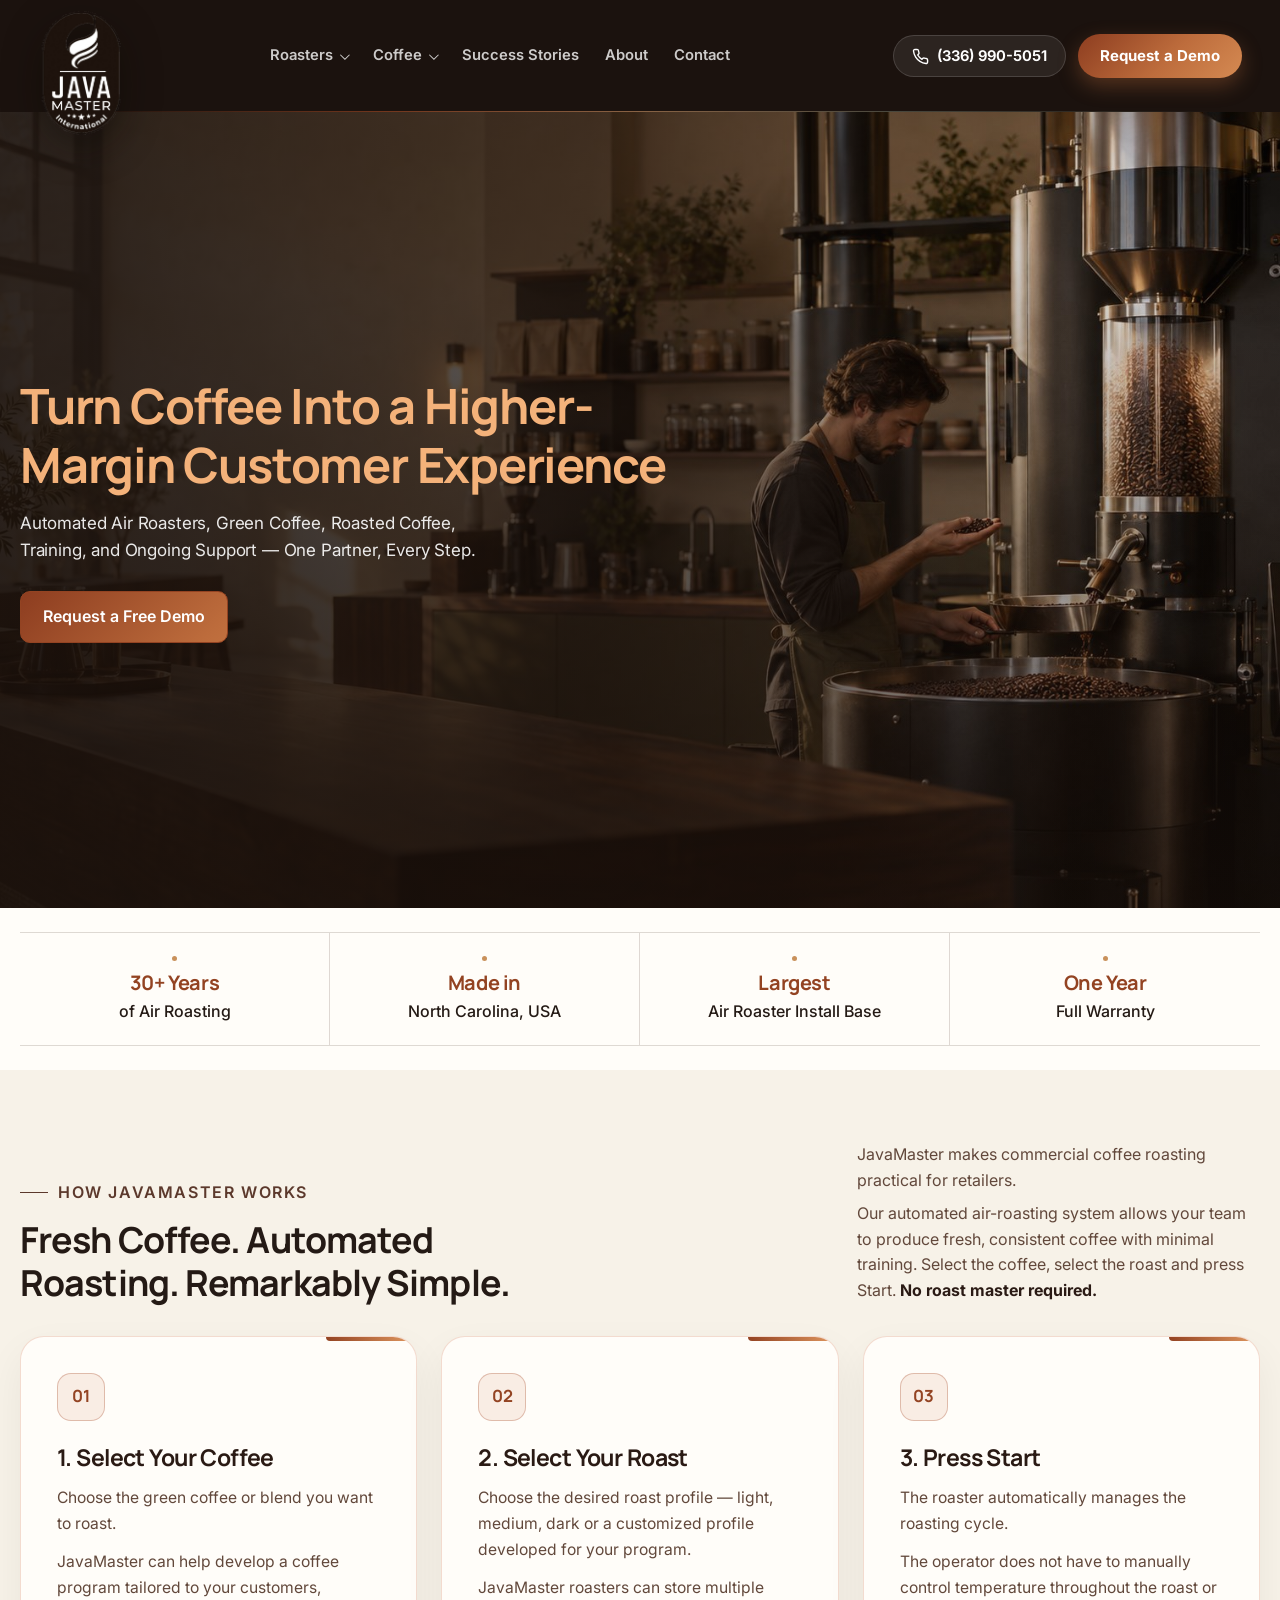
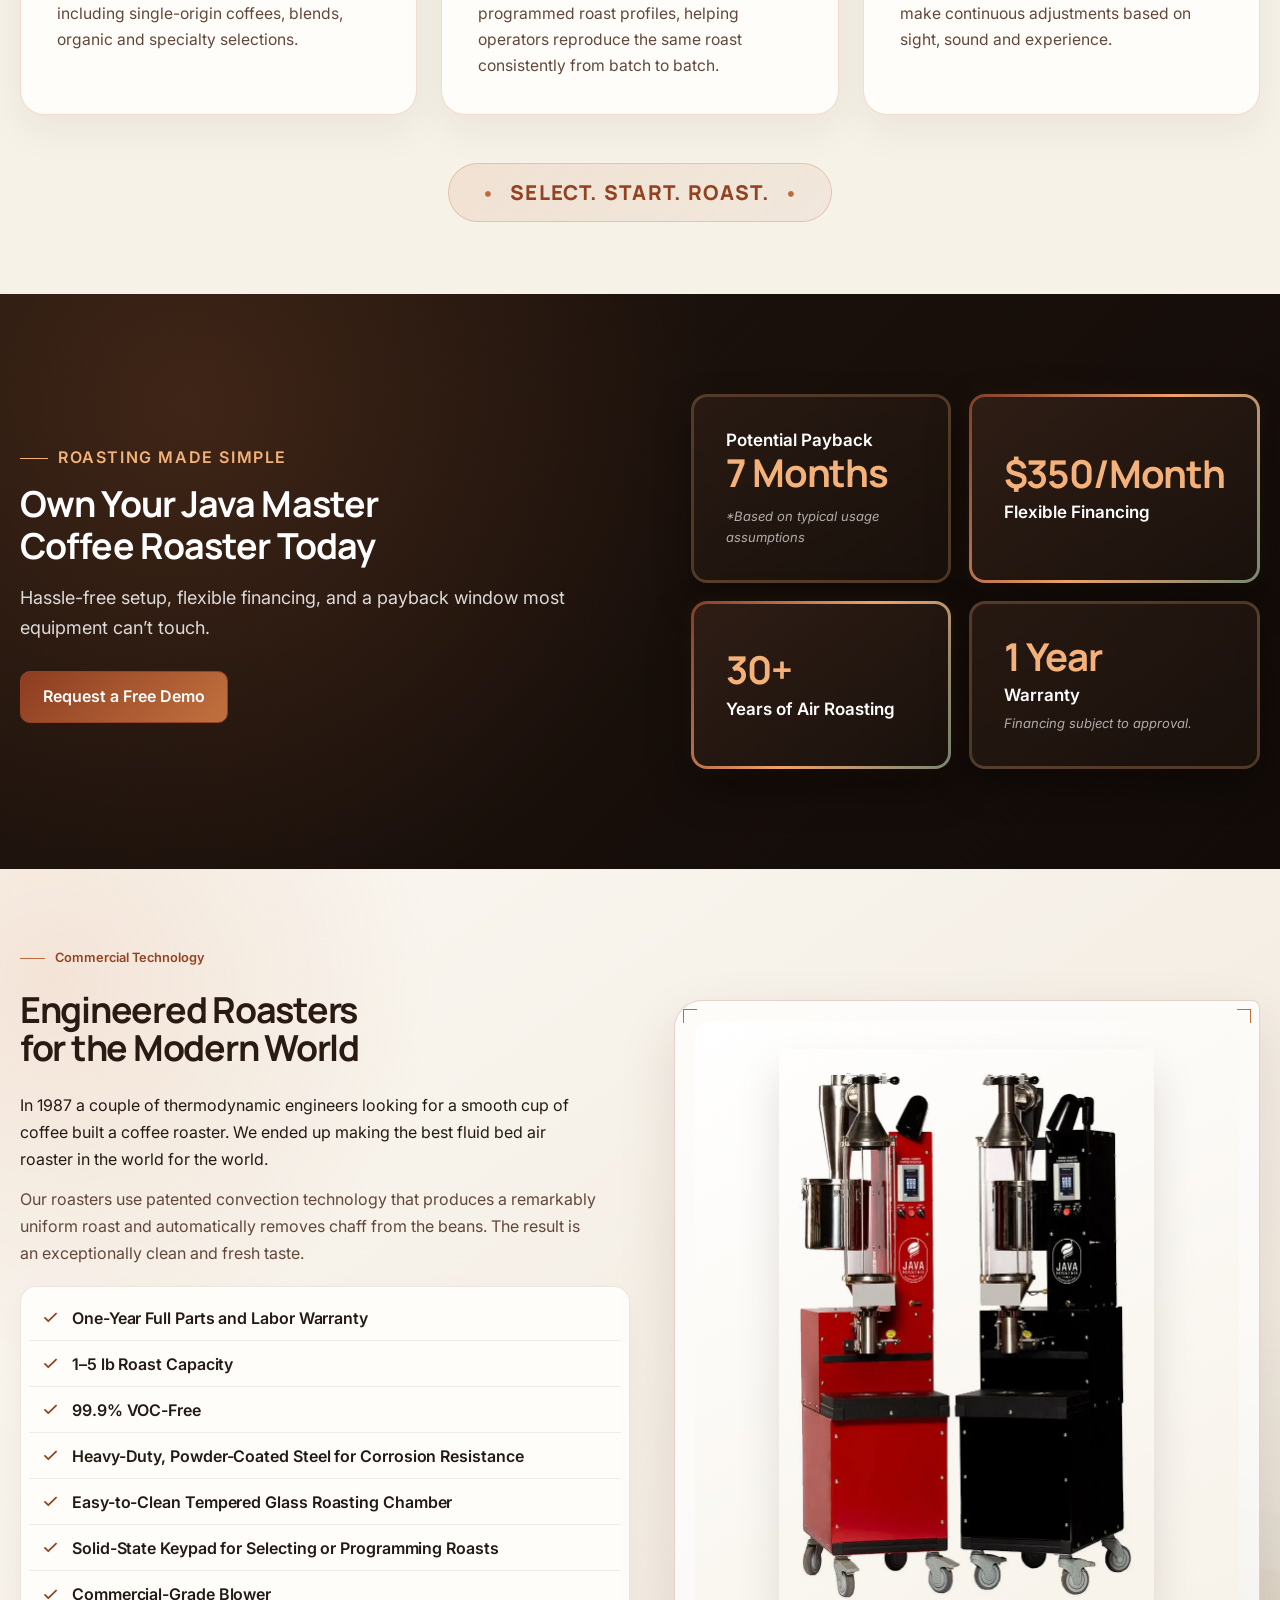
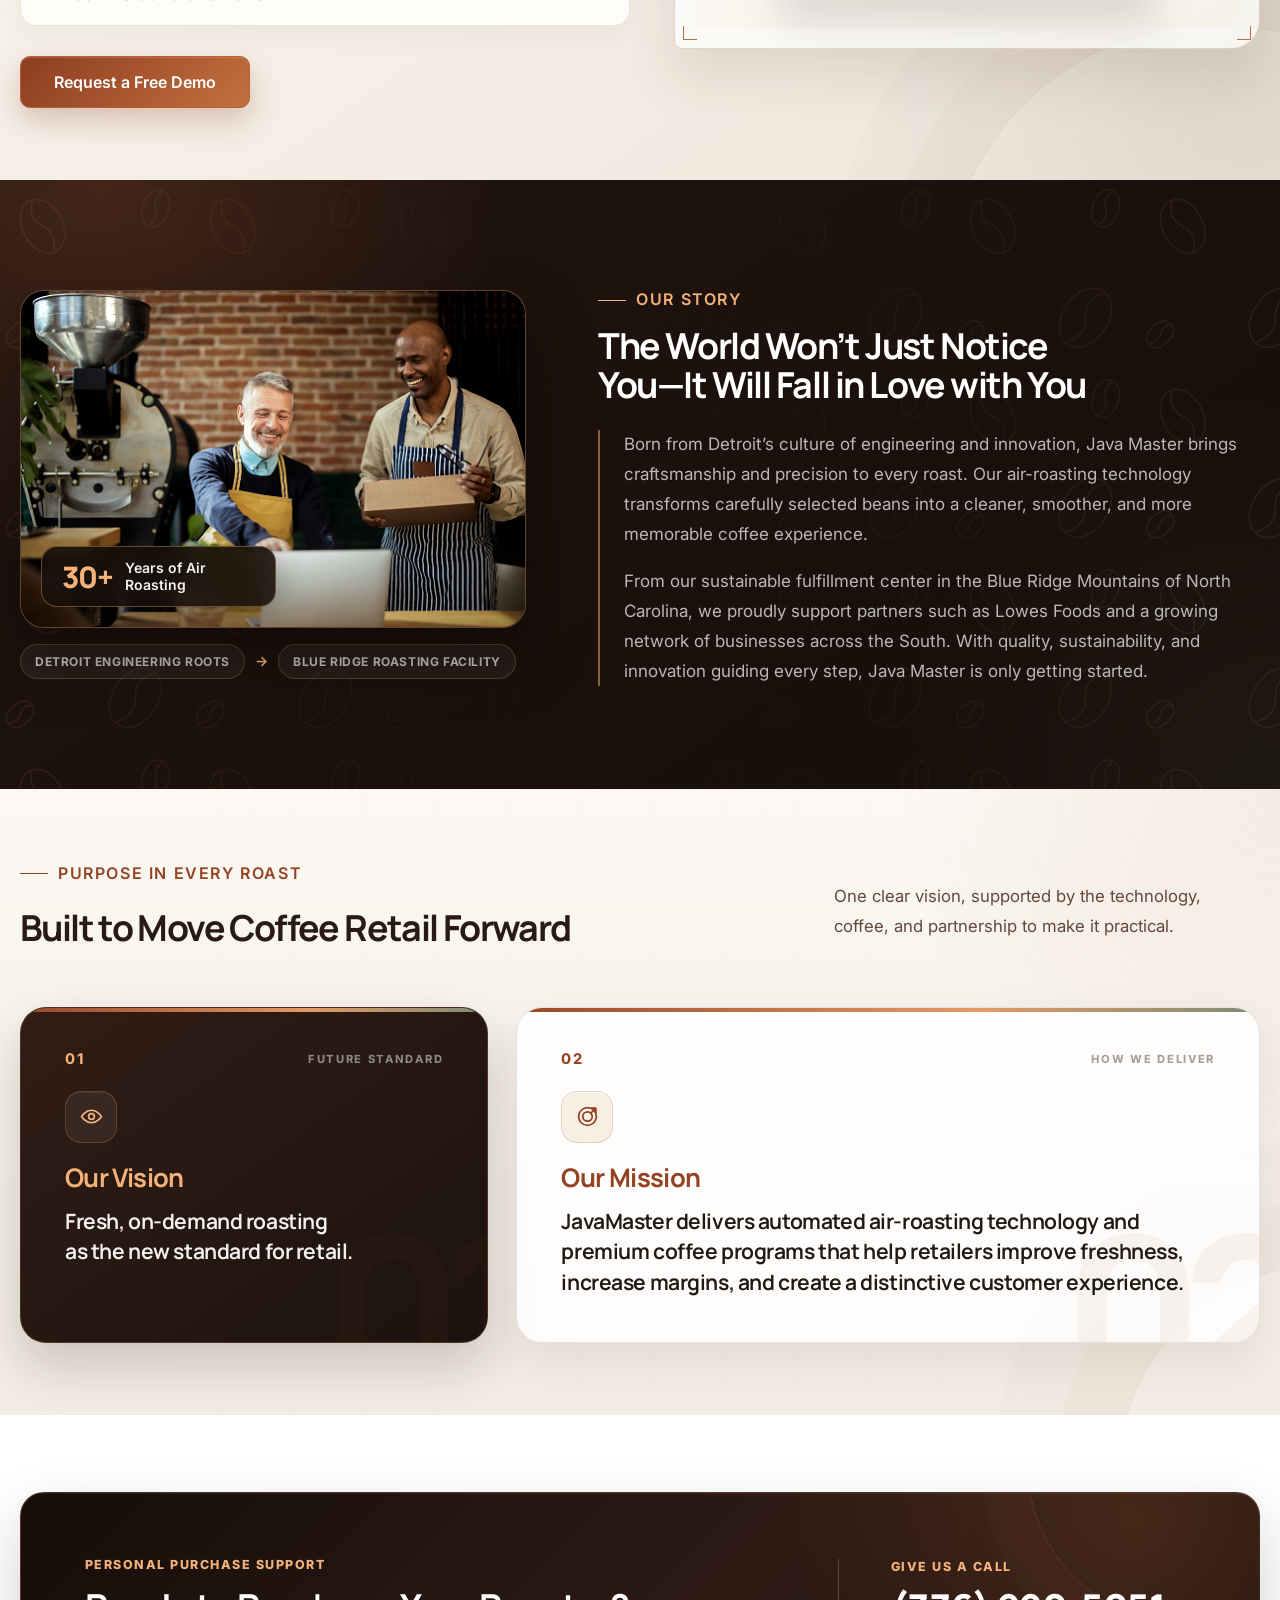
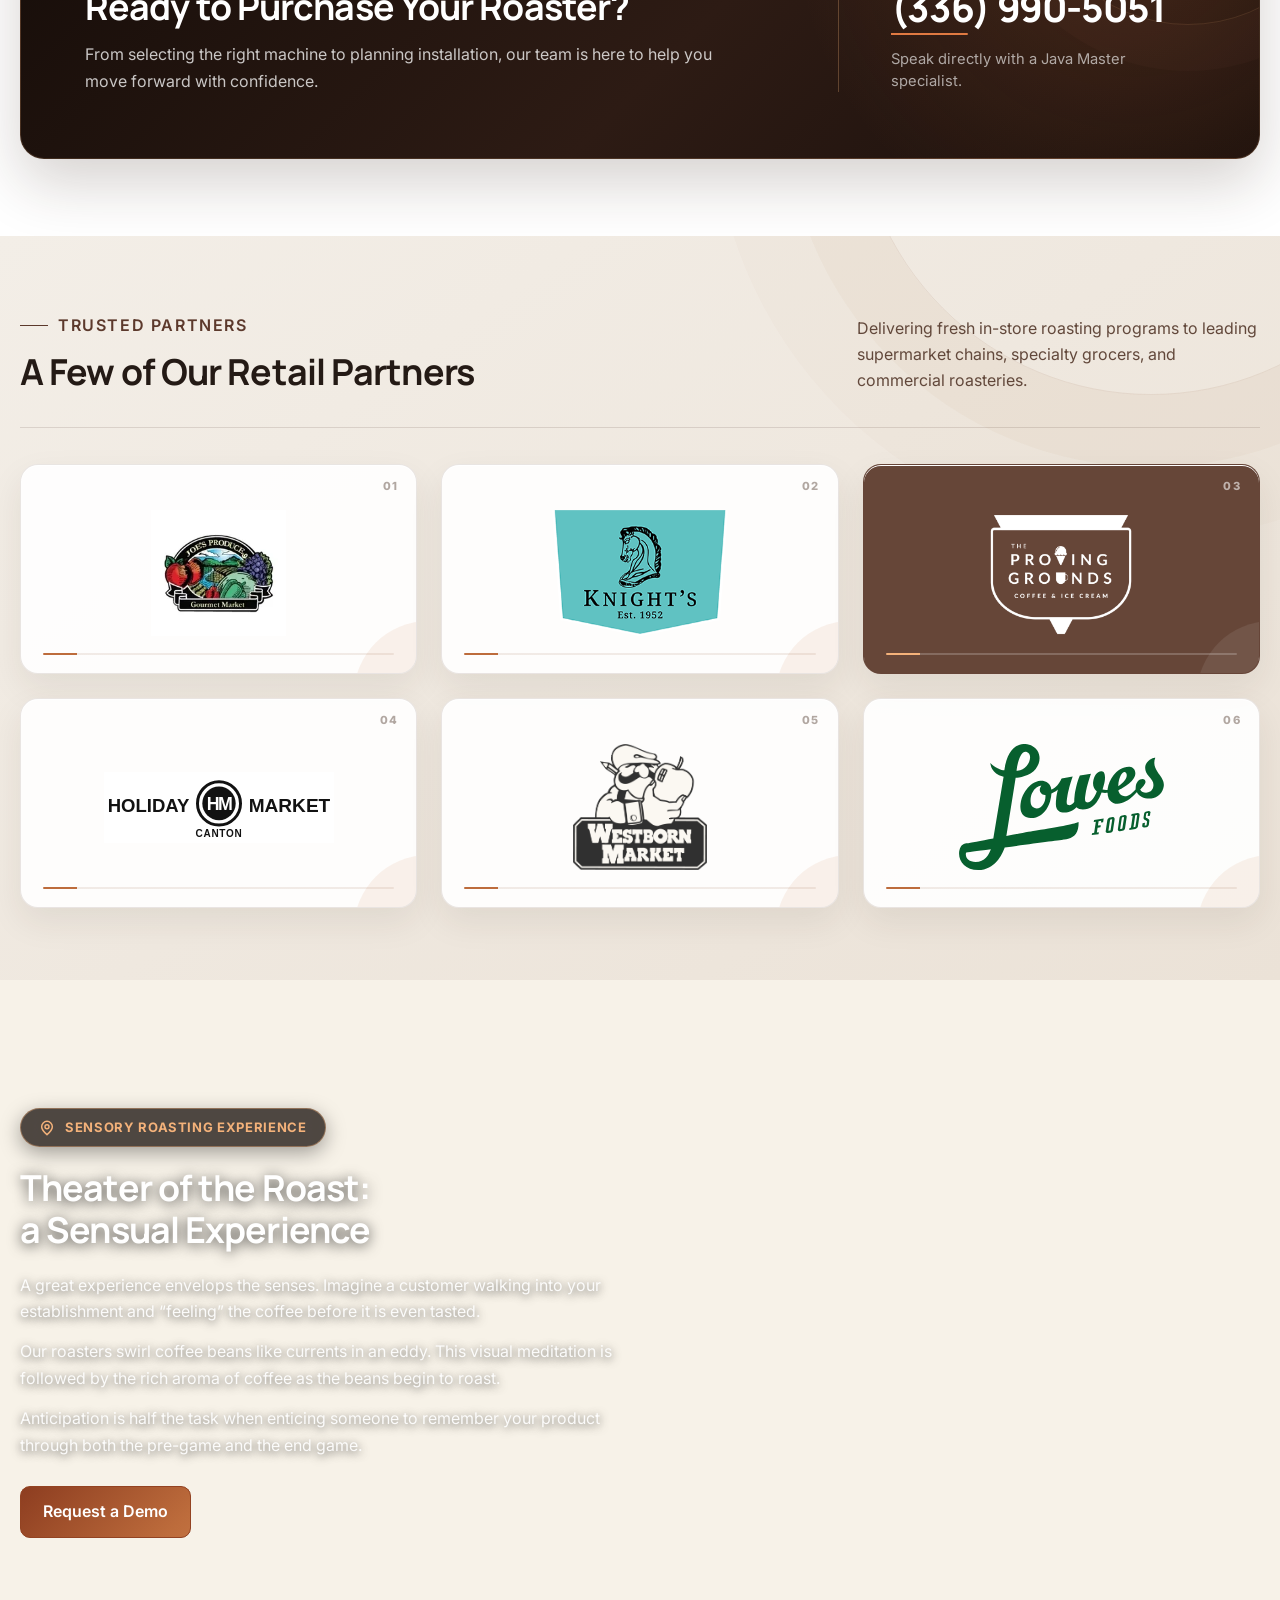
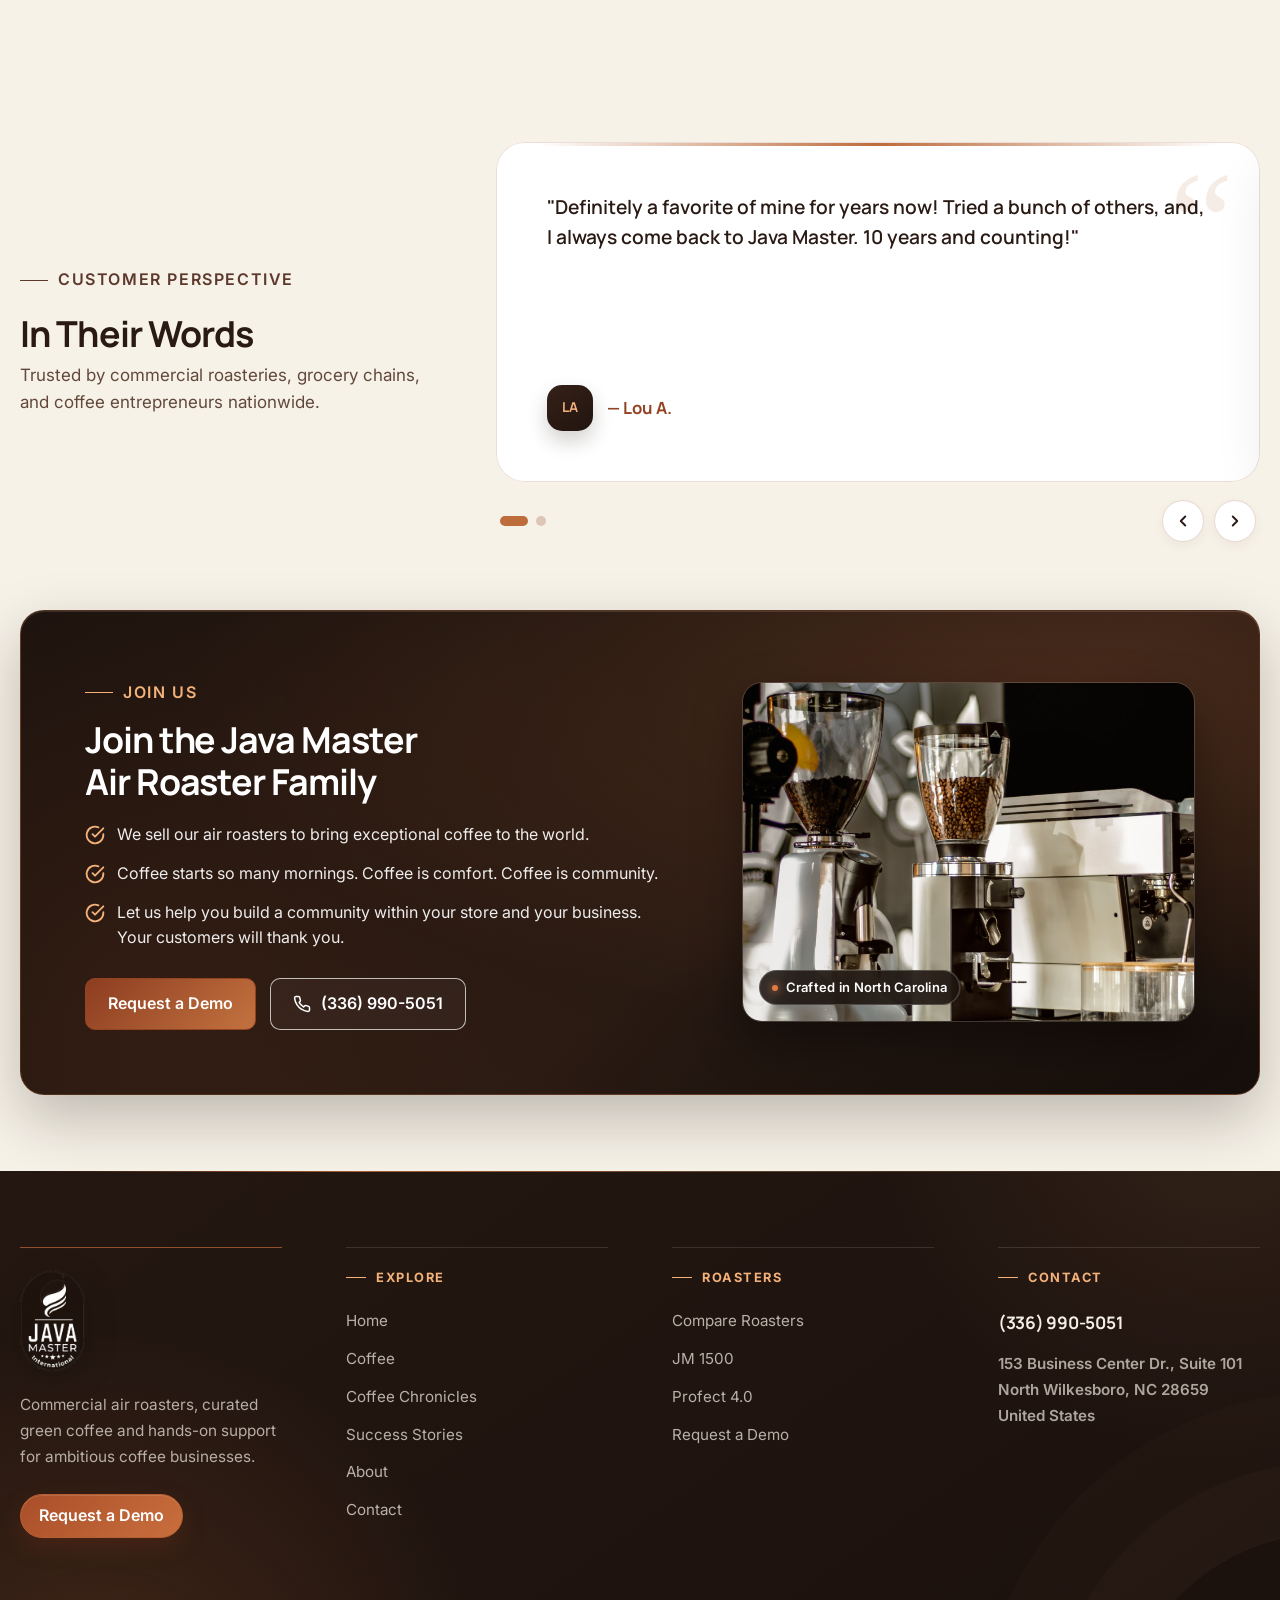
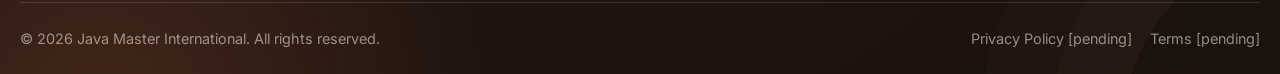
==== commit 18b9d2fd: "Update sitewide logo, increase footer logo size, and update Home page How JavaMaster Works section" ====
--- a/index.html
+++ b/index.html
@@ -76,13 +76,35 @@
 
     <section class="section" aria-labelledby="process-title">
       <div class="container">
-        <div class="section__head"><div><span class="eyebrow">A guided start</span><h2 id="process-title">Your Coffee Roasting Business, Set Up Right</h2></div><p>Java Master’s program is built around the practical steps that turn equipment into a working coffee offer.</p></div>
+        <div class="section__head">
+          <div>
+            <span class="eyebrow">HOW JAVAMASTER WORKS</span>
+            <h2 id="process-title">Fresh Coffee. Automated Roasting. Remarkably Simple.</h2>
+          </div>
+          <div class="section__head-desc">
+            <p>JavaMaster makes commercial coffee roasting practical for retailers.</p>
+            <p>Our automated air-roasting system allows your team to produce fresh, consistent coffee with minimal training. Select the coffee, select the roast and press Start. <strong>No roast master required.</strong></p>
+          </div>
+        </div>
         <div class="process reveal">
-          <article class="process__item"><h3>Install</h3><p>Set up your electric air roaster with hands-on support.</p></article>
-          <article class="process__item"><h3>Train</h3><p>Give your team the confidence to operate and roast.</p></article>
-          <article class="process__item"><h3>Menu</h3><p>Shape coffee offerings that fit your customers.</p></article>
-          <article class="process__item"><h3>Beans</h3><p>Source quality green coffee for your program.</p></article>
-          <article class="process__item"><h3>Grow</h3><p>Create fresh, memorable coffee in your own business.</p></article>
+          <article class="process__item">
+            <h3>1. Select Your Coffee</h3>
+            <p>Choose the green coffee or blend you want to roast.</p>
+            <p>JavaMaster can help develop a coffee program tailored to your customers, including single-origin coffees, blends, organic and specialty selections.</p>
+          </article>
+          <article class="process__item">
+            <h3>2. Select Your Roast</h3>
+            <p>Choose the desired roast profile — light, medium, dark or a customized profile developed for your program.</p>
+            <p>JavaMaster roasters can store multiple programmed roast profiles, helping operators reproduce the same roast consistently from batch to batch.</p>
+          </article>
+          <article class="process__item">
+            <h3>3. Press Start</h3>
+            <p>The roaster automatically manages the roasting cycle.</p>
+            <p>The operator does not have to manually control temperature throughout the roast or make continuous adjustments based on sight, sound and experience.</p>
+          </article>
+        </div>
+        <div class="process__tagline">
+          <span class="process__tagline-text">Select. Start. Roast.</span>
         </div>
       </div>
     </section>
--- a/assets/css/style.css
+++ b/assets/css/style.css
@@ -100,7 +100,7 @@
 .site-header.is-scrolled .brand__logo { top: -2px; height: 100px; }
 .site-header .brand:hover .brand__logo { transform: translateX(-50%) translateY(-1px) scale(1.02); }
 .brand:hover .brand__logo { transform: translateY(-1px) scale(1.02); filter: drop-shadow(0 10px 18px rgba(8,4,2,.25)); }
-.nav__menu { position: static; transform: none; display: flex; align-items: center; gap: clamp(8px, 1.4vw, 20px); margin: 0 0 0 auto; padding: 0; border: 0; background: transparent; box-shadow: none; list-style: none; }
+.nav__menu { width: 100%; justify-content: center; position: static; transform: none; display: flex; align-items: center; gap: clamp(4px, 1vw, 0); margin: 0 0 0 auto; padding: 0; border: 0; background: transparent; box-shadow: none; list-style: none; }
 .nav__link, .dropdown__toggle { position: relative; display: inline-flex; min-height: 40px; align-items: center; gap: 7px; padding: 8px 13px; border: 0; border-radius: 0; background: transparent; color: rgba(255,255,255,.78); font-size: .925rem; font-weight: 600; line-height: 1.3; text-decoration: none; cursor: pointer; transition: color var(--ease); }
 .nav__link::after { position: absolute; right: 13px; bottom: 3px; left: 13px; height: 2px; border-radius: 999px; background: var(--copper); opacity: 0; transform: scaleX(.45); content: ""; transition: opacity var(--ease), transform var(--ease); }
 .nav__link:hover, .dropdown__toggle:hover, .dropdown__toggle[aria-expanded="true"] { background: transparent; color: #fff; }
@@ -195,14 +195,22 @@
 .feature-highlights .stat span { color: var(--ink); font-size: 1rem; font-weight: 500; line-height: 1.4; text-wrap: balance; }
 .feature-highlights .stat:hover { background: rgba(201, 145, 91, .08); }
 
-.process { display: grid; grid-template-columns: repeat(5, minmax(0, 1fr)); align-items: stretch; gap: 16px; counter-reset: steps; }
-.process__item { position: relative; min-height: 224px; display: flex; flex-direction: column; padding: 26px; overflow: hidden; border: 1px solid var(--line); border-radius: var(--radius); background: var(--paper); box-shadow: var(--shadow-card); counter-increment: steps; transition: transform var(--card-transition), border-color var(--card-transition), box-shadow var(--card-transition); }
-.process__item::before { width: 44px; height: 44px; display: grid; place-items: center; margin-bottom: 28px; border: 1px solid rgba(162,71,39,.3); border-radius: 50%; background: rgba(199,97,54,.08); color: var(--copper-dark); font: 600 1rem/1 var(--font-body); content: "0" counter(steps); transition: transform var(--card-transition), background-color var(--card-transition); }
-.process__item::after { position: absolute; top: 0; right: 0; width: 84px; height: 4px; border-radius: 0 0 0 4px; background: linear-gradient(90deg, #934322, #e19961); content: ""; }
-.process__item:hover { transform: translateY(-4px); border-color: var(--card-border-hover); box-shadow: var(--shadow-card-hover); }
-.process__item:hover::before { transform: translateY(-2px); background: rgba(199,97,54,.14); }
-.process__item h3 { margin-bottom: var(--card-title-description-gap); font-size: var(--font-size-h3); }
-.process__item p { margin: 0; color: var(--ink-soft); font-size: 1rem; }
+.section__head-desc { display: flex; flex-direction: column; gap: 8px; }
+.section__head-desc p { margin: 0; color: var(--ink-soft); }
+.section__head-desc strong { color: var(--espresso); font-weight: 700; }
+
+.process { display: grid; grid-template-columns: repeat(3, minmax(0, 1fr)); align-items: stretch; gap: 24px; counter-reset: steps; }
+.process__item { position: relative; min-height: 280px; display: flex; flex-direction: column; padding: clamp(26px, 3vw, 36px); overflow: hidden; border: 1px solid rgba(199,97,54,.22); border-radius: var(--radius-lg); background: var(--paper); box-shadow: 0 16px 40px rgba(37,24,17,.06); counter-increment: steps; transition: transform var(--card-transition), border-color var(--card-transition), box-shadow var(--card-transition); }
+.process__item::before { width: 46px; height: 46px; display: grid; place-items: center; margin-bottom: 22px; border: 1px solid rgba(162,71,39,.3); border-radius: 14px; background: rgba(199,97,54,.1); color: var(--copper-dark); font: 700 1.05rem/1 var(--font-title); content: "0" counter(steps); transition: transform var(--card-transition), background-color var(--card-transition); }
+.process__item::after { position: absolute; top: 0; right: 0; width: 90px; height: 4px; border-radius: 0 0 0 4px; background: linear-gradient(90deg, #934322, #e19961); content: ""; }
+.process__item:hover { transform: translateY(-5px); border-color: var(--card-border-hover); box-shadow: var(--shadow-card-hover); }
+.process__item:hover::before { transform: translateY(-2px); background: rgba(199,97,54,.18); }
+.process__item h3 { margin-bottom: 14px; font-size: var(--font-size-h3); color: var(--espresso); line-height: 1.25; }
+.process__item p { margin: 0 0 12px; color: var(--ink-soft); font-size: .98rem; line-height: 1.65; }
+.process__item p:last-child { margin-bottom: 0; }
+.process__tagline { margin-top: clamp(32px, 4vw, 48px); display: flex; justify-content: center; align-items: center; }
+.process__tagline-text { display: inline-flex; align-items: center; gap: 14px; padding: 12px 32px; border-radius: 999px; background: linear-gradient(135deg, rgba(201,111,61,.12) 0%, rgba(147,67,34,.06) 100%); border: 1px solid rgba(189,108,60,.28); font-family: var(--font-title); font-size: clamp(1.1rem, 1.6vw, 1.35rem); font-weight: 800; letter-spacing: .06em; color: var(--copper-dark); text-transform: uppercase; }
+.process__tagline-text::before, .process__tagline-text::after { content: "•"; color: var(--copper); font-size: 1.2rem; }
 
 .product-grid { display: grid; grid-template-columns: repeat(2, 1fr); gap: 24px; }
 .product-card { display: flex; flex-direction: column; overflow: hidden; border: 1px solid rgba(199,97,54,.24); border-radius: var(--radius-lg); background: var(--paper); box-shadow: 0 20px 55px rgba(37,24,17,.07); transition: transform var(--card-transition), border-color var(--card-transition), box-shadow var(--card-transition); }
@@ -436,8 +444,8 @@
 .footer__grid { display: grid; grid-template-columns: repeat(4, minmax(0, 1fr)); gap: clamp(32px, 5vw, 64px); padding-bottom: clamp(44px, 5vw, 64px); }
 .footer__grid > * { min-width: 0; padding-top: 22px; border-top: 1px solid rgba(255,255,255,.12); }
 .footer__grid > :first-child { border-top-color: rgba(224,122,66,.58); }
-.site-footer .brand { margin-bottom: 18px; }
-.site-footer .brand__logo { height: 86px; }
+.site-footer .brand { margin-bottom: 20px; }
+.site-footer .brand__logo { height: clamp(100px, 8vw, 130px); width: auto; max-width: 170px; object-fit: contain; }
 .footer__intro p { max-width: 31ch; margin-bottom: 24px; color: rgba(244,238,228,.7); font-size: .96rem; line-height: 1.7; }
 .footer__intro .button { width: fit-content; min-height: 42px; padding: 8px 18px; border-color: #b85f32; border-radius: 999px; background: linear-gradient(135deg, #a94e29, #c96f3d); box-shadow: 0 9px 22px rgba(127,52,24,.25), inset 0 1px 0 rgba(255,255,255,.12); }
 .footer__intro .button:hover { border-color: #d07b4c; background: linear-gradient(135deg, #bb5c31, #d47b49); }
@@ -498,7 +506,7 @@
 .vision-mission::before { position: absolute; width: 420px; aspect-ratio: 1; right: -260px; bottom: -270px; border: 1px solid rgba(147,67,34,.09); border-radius: 50%; box-shadow: 0 0 0 62px rgba(147,67,34,.025), 0 0 0 124px rgba(88,99,84,.02); pointer-events: none; content: ""; }
 .vision-mission::after { position: absolute; inset: 0; opacity: .18; background-image: linear-gradient(rgba(107,77,59,.055) 1px, transparent 1px), linear-gradient(90deg, rgba(107,77,59,.055) 1px, transparent 1px); background-size: 72px 72px; -webkit-mask-image: linear-gradient(90deg, transparent, #000 35%, #000 72%, transparent); mask-image: linear-gradient(90deg, transparent, #000 35%, #000 72%, transparent); pointer-events: none; content: ""; }
 .vision-mission__layout { position: relative; z-index: 1; }
-.vision-mission__intro { display: grid; grid-template-columns: minmax(0, 1.05fr) minmax(280px, .55fr); align-items: end; gap: clamp(20px, 2vw, 0); margin-bottom: clamp(34px, 5vw, 58px); padding-bottom: clamp(26px, 3vw, 36px); border-bottom: 2px solid transparent; border-image: linear-gradient(90deg, #8f3f24 0%, #dd8b51 45%, #71806e 78%, transparent 100%) 1; }
+.vision-mission__intro { display: grid; grid-template-columns: minmax(0, 1.05fr) minmax(280px, .55fr); align-items: end; gap: clamp(20px, 2vw, 0); margin-bottom: clamp(25px, 3vw, 25px); padding-bottom: clamp(26px, 3vw, 36px); }
 .vision-mission__intro .eyebrow { grid-column: 1 / -1; margin-bottom: -4px; color: var(--copper-dark); }
 .vision-mission__intro h2 { max-width: 760px; margin: 0; color: var(--espresso); letter-spacing: -.045em; line-height: 1.02; }
 .vision-mission__intro p { max-width: 460px; margin: 0 0 5px; color: var(--ink-soft); font-size: 1.05rem; line-height: 1.75; }
@@ -683,7 +691,7 @@
 .about-story::before { position: absolute; width: min(44vw, 660px); aspect-ratio: 1; right: -18%; bottom: -18%; border: 1px solid rgba(147,67,34,.12); border-radius: 50%; box-shadow: 0 0 0 64px rgba(147,67,34,.035), 0 0 0 128px rgba(147,67,34,.02); pointer-events: none; content: ""; }
 .about-story .container { position: relative; z-index: 1; }
 .about-story__breadcrumb { margin-bottom: clamp(32px, 5vw, 62px); }
-.about-story__layout { display: grid; grid-template-columns: minmax(0, 7.1fr) minmax(360px, 4.9fr); align-items: start; gap: clamp(44px, 6vw, 84px); }
+.about-story__layout { display: grid; grid-template-columns: minmax(0, 7.1fr) minmax(360px, 4.9fr); align-items: center; gap: clamp(44px, 6vw, 84px); }
 .about-story__content { min-width: 0; }
 .about-story__content h1 { max-width: 760px; margin-bottom: 26px; color: var(--espresso); line-height: 1.08; }
 .about-story__opening { max-width: 710px; padding-left: 24px; border-left: 3px solid var(--copper); color: var(--ink-soft); }
@@ -692,7 +700,7 @@
 .about-story__chapter-index { display: inline-flex; align-items: center; justify-content: center; width: 36px; height: 36px; border-radius: 10px; background: #352118; color: #f4b27a; font-family: var(--font-title); font-size: .85rem; font-weight: 800; flex: 0 0 auto; box-shadow: 0 6px 14px rgba(37,24,17,.18); }
 .about-story__chapter h2 { max-width: 650px; margin: 0; color: var(--espresso); line-height: 1.15; font-size: clamp(1.3rem, 1.8vw, 1.65rem); }
 .about-story__chapter .about-copy { color: var(--ink-soft); }
-.about-story__portrait { position: sticky; top: calc(var(--header-height) + 28px); margin: 0; }
+.about-story__portrait { position: relative; top: auto; align-self: center; margin: 0; }
 .about-story__portrait-frame { position: relative; overflow: hidden; aspect-ratio: 2 / 3; padding: 12px; border: 1px solid rgba(100,67,48,.2); border-radius: 26px 26px 8px 26px; background: rgba(255,255,255,.76); box-shadow: 0 30px 74px rgba(45,28,18,.16); }
 .about-story__portrait-frame::after { position: absolute; inset: 22px -16px -16px 22px; z-index: -1; border: 1px solid rgba(189,108,60,.36); border-radius: 22px; content: ""; }
 .about-story__portrait-frame picture, .about-story__portrait-frame img { width: 100%; height: 100%; }
@@ -742,8 +750,8 @@
 .about-points--air li strong { color: var(--copper-dark); }
 .about-points--air li::before { background: rgba(189, 108, 60, .2); border: 2px solid var(--copper); }
 
-.about-difference { position: relative; color: #fff; background: radial-gradient(circle at 90% 8%, rgba(189,108,60,.19), transparent 26%), linear-gradient(145deg, #241711 0%, #160e0a 100%); }
-.about-difference::before { position: absolute; inset: 0; opacity: .075; background-image: url('../images/coffee-bean-pattern.svg'); background-size: 180px; pointer-events: none; content: ""; }
+.about-difference { position: relative; color: #fff; background: linear-gradient(150deg, rgba(22, 13, 9, 0.88) 0%, rgba(14, 8, 5, 0.94) 100%), url('../images/coffee-beans-overhead.jpg') center center / cover no-repeat; }
+.about-difference::before { position: absolute; inset: 0; opacity: .05; background-image: url('../images/coffee-bean-pattern.svg'); background-size: 180px; pointer-events: none; content: ""; }
 .about-difference .container { position: relative; z-index: 1; }
 .about-difference__intro { max-width: 940px; margin-bottom: clamp(38px, 5vw, 62px); }
 .about-difference__intro .eyebrow { color: #f4b27a; }
@@ -762,38 +770,71 @@
 .about-benefit-card__keep { white-space: nowrap; }
 .about-benefit-card p { max-width: none; margin: 0; color: rgba(255,255,255,.7); font-size: 1rem; line-height: 1.7; text-wrap: pretty; }
 
-.about-sustainability { position: relative; overflow: hidden; background: #e5e9e1; }
-.about-sustainability::before { position: absolute; width: 520px; aspect-ratio: 1; top: -310px; left: -220px; border-radius: 50%; background: rgba(88,99,84,.08); content: ""; }
-.about-sustainability__layout { position: relative; z-index: 1; display: grid; grid-template-columns: minmax(0, 5.1fr) minmax(420px, 6.9fr); align-items: center; gap: clamp(44px, 7vw, 96px); }
-.about-sustainability__content { padding-block: 24px; }
-.about-sustainability__content .eyebrow { color: var(--sage); }
-.about-sustainability__content h2 { max-width: 590px; color: var(--espresso); }
+.about-sustainability { position: relative; overflow: hidden; background: #fdfbf7; }
+.about-sustainability__card { position: relative; overflow: hidden; padding: clamp(36px, 5vw, 64px); border: 1px solid rgba(88, 99, 84, 0.16); border-radius: 32px; background: linear-gradient(145deg, #ffffff 0%, #f4f7f2 100%); box-shadow: 0 24px 60px rgba(43, 52, 39, 0.08); }
+.about-sustainability__layout { display: grid; grid-template-columns: minmax(0, 6.2fr) minmax(380px, 5.8fr); align-items: center; gap: clamp(36px, 5vw, 72px); }
+.about-sustainability__content { padding-block: 8px; }
+.about-sustainability__tag { display: inline-flex; align-items: center; gap: 8px; padding: 6px 14px; border-radius: 999px; background: rgba(88, 99, 84, 0.12); color: #43523e; font-size: 0.8rem; font-weight: 750; text-transform: uppercase; letter-spacing: 0.08em; margin-bottom: 16px; }
+.about-sustainability__tag svg { color: #43523e; }
+.about-sustainability__content h2 { max-width: 590px; color: var(--espresso); margin-bottom: 18px; }
 .about-sustainability__content .about-copy { color: #53604f; }
-.about-sustainability__badges { display: grid; grid-template-columns: repeat(3, 1fr); gap: 14px; margin-top: 28px; }
-.sustainability-badge { padding: 16px 14px; border-radius: 16px; background: rgba(255,255,255,.8); border: 1px solid rgba(88,99,84,.18); box-shadow: 0 8px 24px rgba(37,50,33,.08); display: flex; flex-direction: column; gap: 4px; }
-.sustainability-badge__value { font-family: var(--font-title); font-size: 1.6rem; font-weight: 800; color: var(--copper-dark); line-height: 1; }
-.sustainability-badge__label { font-size: .78rem; font-weight: 650; color: #53604f; line-height: 1.35; }
-.about-sustainability__media { position: relative; min-height: 560px; margin: 0; overflow: hidden; border-radius: 110px 22px 22px 22px; box-shadow: 0 30px 70px rgba(37,50,33,.18); }
-.about-sustainability__media::after { position: absolute; inset: 16px; border: 1px solid rgba(255,255,255,.55); border-radius: 96px 14px 14px 14px; pointer-events: none; content: ""; }
-.about-sustainability__media img { width: 100%; height: 100%; min-height: 560px; object-fit: cover; object-position: center 48%; transition: transform 700ms cubic-bezier(.2,.75,.2,1); }
+.about-sustainability__highlights { display: grid; gap: 14px; margin-top: 28px; }
+.sustainability-pill { display: flex; align-items: flex-start; gap: 16px; padding: 16px 18px; border-radius: 18px; background: rgba(255, 255, 255, 0.88); border: 1px solid rgba(88, 99, 84, 0.14); box-shadow: 0 4px 16px rgba(43, 52, 39, 0.04); transition: transform 250ms ease, box-shadow 250ms ease, border-color 250ms ease; }
+.sustainability-pill:hover { transform: translateX(4px); border-color: rgba(189, 108, 60, 0.35); box-shadow: 0 8px 24px rgba(43, 52, 39, 0.08); }
+.sustainability-pill__icon { width: 42px; height: 42px; flex: 0 0 42px; display: grid; place-items: center; border-radius: 12px; background: rgba(189, 108, 60, 0.12); color: var(--copper-dark); }
+.sustainability-pill__icon svg { width: 22px; height: 22px; fill: none; stroke: currentColor; stroke-width: 2; stroke-linecap: round; stroke-linejoin: round; }
+.sustainability-pill__text { display: flex; flex-direction: column; gap: 3px; }
+.sustainability-pill__text strong { font-family: var(--font-title); font-size: 1.05rem; color: var(--espresso); font-weight: 700; line-height: 1.25; }
+.sustainability-pill__text span { font-size: 0.9rem; color: var(--ink-soft); line-height: 1.45; }
+.about-sustainability__media { position: relative; min-height: 520px; height: 100%; margin: 0; overflow: hidden; border-radius: 28px; box-shadow: 0 24px 60px rgba(37, 50, 33, 0.16); }
+.about-sustainability__media img { width: 100%; height: 100%; min-height: 520px; object-fit: cover; object-position: center; transition: transform 700ms cubic-bezier(.2,.75,.2,1); }
 .about-sustainability__media:hover img { transform: scale(1.025); }
+.about-sustainability__badge-float { position: absolute; bottom: 20px; left: 20px; right: 20px; display: flex; align-items: center; gap: 14px; padding: 14px 18px; border-radius: 18px; background: rgba(27, 18, 14, 0.88); backdrop-filter: blur(14px); -webkit-backdrop-filter: blur(14px); border: 1px solid rgba(244, 178, 122, 0.25); color: #fff; box-shadow: 0 16px 36px rgba(0, 0, 0, 0.3); }
+.badge-float__icon { font-size: 1.4rem; line-height: 1; }
+.about-sustainability__badge-float strong { display: block; font-family: var(--font-title); font-size: 0.95rem; color: #f4b27a; font-weight: 700; }
+.about-sustainability__badge-float span { font-size: 0.82rem; color: rgba(255, 255, 255, 0.85); line-height: 1.3; }
 
 .about-partners__head { display: block; max-width: 760px; padding-bottom: clamp(24px,3vw,34px); }
 .about-partners__head h2 { margin: 0; }
 
-.about-roasters-cta { background: var(--paper); }
-.about-roasters-cta__panel { position: relative; min-height: 570px; display: grid; grid-template-columns: minmax(0, 6.6fr) minmax(420px, 5.4fr); align-items: center; overflow: hidden; border: 1px solid rgba(244,178,122,.2); border-radius: 28px; background: radial-gradient(circle at 88% 16%, rgba(201,111,61,.24), transparent 34%), linear-gradient(140deg, #24150f 0%, #120b08 100%); box-shadow: 0 32px 76px rgba(25,14,9,.24); }
-.about-roasters-cta__panel::before { position: absolute; inset: 0; opacity: .08; background-image: url('../images/coffee-bean-pattern.svg'); background-size: 150px; pointer-events: none; content: ""; }
-.about-roasters-cta__content { position: relative; z-index: 2; padding: clamp(38px, 6vw, 78px); }
-.about-roasters-cta__text { max-width: 780px; margin: 0 0 30px; color: #fff; font-family: var(--font-title); font-size: 28px; font-weight: 700; letter-spacing: -.025em; line-height: 1.3; text-wrap: balance; }
-.about-roasters-cta__gallery { position: relative; z-index: 1; display: grid; grid-template-columns: repeat(2, minmax(0, 1fr)); grid-template-rows: 1.45fr .55fr; gap: 10px; height: 530px; padding: 20px 20px 20px 0; }
-.about-roasters-cta__image { position: relative; min-width: 0; min-height: 0; margin: 0; overflow: hidden; border: 1px solid rgba(255,255,255,.18); border-radius: 12px; background: #21140e; box-shadow: 0 14px 28px rgba(0,0,0,.2); }
-.about-roasters-cta__image--roaster { grid-column: 1 / -1; }
-.about-roasters-cta__image img { width: 100%; height: 100%; object-fit: cover; transition: transform 700ms cubic-bezier(.2,.75,.2,1); }
-.about-roasters-cta__image--harvest img { object-position: 56% center; }
-.about-roasters-cta__image--sack img { object-position: center 52%; }
-.about-roasters-cta__image--roaster img { object-position: center 44%; }
-.about-roasters-cta__image:hover img { transform: scale(1.035); }
+.about-roasters-cta { position: relative; background: var(--paper); }
+.about-roasters-cta__panel { position: relative; min-height: 580px; display: grid; grid-template-columns: minmax(0, 1.15fr) minmax(420px, 1fr); align-items: center; gap: clamp(36px, 5vw, 68px); overflow: hidden; padding: clamp(38px, 5vw, 64px); border: 1px solid rgba(244,178,122,.22); border-radius: 32px; background: radial-gradient(circle at 88% 18%, rgba(201,111,61,.28), transparent 45%), radial-gradient(circle at 12% 85%, rgba(189,108,60,.14), transparent 40%), linear-gradient(145deg, #1f120c 0%, #100a07 100%); box-shadow: 0 32px 80px rgba(16,10,7,.35), inset 0 1px 0 rgba(255,255,255,.12); }
+.about-roasters-cta__panel::before { position: absolute; inset: 0; opacity: .06; background-image: url('../images/coffee-bean-pattern.svg'); background-size: 160px; pointer-events: none; content: ""; }
+.about-roasters-cta__content { position: relative; z-index: 2; min-width: 0; }
+.about-roasters-cta__eyebrow { display: inline-flex; align-items: center; gap: 8px; padding: 6px 14px; border-radius: 999px; background: rgba(244,178,122,.12); border: 1px solid rgba(244,178,122,.26); color: #f4b27a; font-size: 0.8rem; font-weight: 750; text-transform: uppercase; letter-spacing: 0.08em; margin-bottom: 20px; }
+.about-roasters-cta__dot { width: 7px; height: 7px; border-radius: 50%; background: #f4b27a; box-shadow: 0 0 10px #f4b27a; }
+.about-roasters-cta__title { margin: 0 0 16px; color: #ffffff; font-family: var(--font-title); font-size: clamp(1.75rem, 2.5vw, 2.35rem); font-weight: 800; line-height: 1.18; letter-spacing: -0.03em; text-wrap: balance; }
+.about-roasters-cta__title-accent { background: linear-gradient(135deg, #f4b27a 0%, #e07a42 100%); -webkit-background-clip: text; -webkit-text-fill-color: transparent; }
+.about-roasters-cta__text { max-width: 620px; margin: 0 0 28px; color: rgba(255,255,255,.82); font-size: 1.02rem; line-height: 1.68; text-wrap: pretty; }
+.about-roasters-cta__pillars { display: grid; grid-template-columns: repeat(3, minmax(0, 1fr)); gap: 12px; margin-bottom: 32px; }
+.cta-pillar { display: flex; flex-direction: column; gap: 8px; padding: 14px; border-radius: 16px; background: rgba(255,255,255,.045); border: 1px solid rgba(244,178,122,.14); backdrop-filter: blur(8px); -webkit-backdrop-filter: blur(8px); transition: background 0.25s ease, border-color 0.25s ease, transform 0.25s ease; }
+.cta-pillar:hover { background: rgba(255,255,255,.08); border-color: rgba(244,178,122,.35); transform: translateY(-2px); }
+.cta-pillar__icon { width: 34px; height: 34px; flex: 0 0 34px; border-radius: 10px; background: rgba(201,111,61,.2); color: #f4b27a; display: grid; place-items: center; }
+.cta-pillar__icon svg { width: 18px; height: 18px; fill: none; stroke: currentColor; stroke-width: 2; stroke-linecap: round; stroke-linejoin: round; }
+.cta-pillar__info strong { display: block; font-family: var(--font-title); font-size: 0.88rem; font-weight: 750; color: #ffffff; line-height: 1.25; }
+.cta-pillar__info span { display: block; font-size: 0.76rem; color: rgba(255,255,255,.65); line-height: 1.35; margin-top: 2px; }
+.about-roasters-cta__actions { display: flex; align-items: center; flex-wrap: wrap; gap: 22px; }
+.about-roasters-cta__actions .button { box-shadow: 0 10px 26px rgba(189,108,60,.4); }
+.about-roasters-cta__actions .button__arrow { transition: transform 0.25s ease; }
+.about-roasters-cta__actions .button:hover .button__arrow { transform: translateX(4px); }
+.about-roasters-cta__sublink { display: inline-flex; align-items: center; gap: 6px; color: #f4b27a; font-size: 0.95rem; font-weight: 700; text-decoration: none; transition: color 0.2s ease, transform 0.2s ease; }
+.about-roasters-cta__sublink svg { transition: transform 0.2s ease; }
+.about-roasters-cta__sublink:hover { color: #ffffff; transform: translateX(3px); }
+.about-roasters-cta__sublink:hover svg { transform: translateX(2px); }
+
+.about-roasters-cta__showcase { position: relative; z-index: 1; display: grid; grid-template-columns: 1.18fr 0.82fr; gap: 16px; align-items: stretch; height: 100%; min-height: 480px; }
+.about-roasters-cta__card-main, .about-roasters-cta__card-secondary { position: relative; min-width: 0; height: 100%; border-radius: 22px; overflow: hidden; box-shadow: 0 20px 48px rgba(0,0,0,.35); border: 1px solid rgba(255,255,255,.16); background: #190e09; }
+.about-roasters-cta__photo { position: relative; width: 100%; height: 100%; margin: 0; }
+.about-roasters-cta__photo picture, .about-roasters-cta__photo img { width: 100%; height: 100%; display: block; }
+.about-roasters-cta__photo img { object-fit: cover; object-position: center; transition: transform 700ms cubic-bezier(.2,.75,.2,1); }
+.about-roasters-cta__card-main:hover img, .about-roasters-cta__card-secondary:hover img { transform: scale(1.04); }
+.about-roasters-cta__floating-tag { position: absolute; bottom: 16px; left: 16px; right: 16px; display: flex; align-items: center; gap: 12px; padding: 12px 16px; border-radius: 16px; background: rgba(18,11,7,.88); backdrop-filter: blur(14px); -webkit-backdrop-filter: blur(14px); border: 1px solid rgba(244,178,122,.26); color: #ffffff; box-shadow: 0 12px 30px rgba(0,0,0,.35); }
+.floating-tag__dot { width: 8px; height: 8px; flex: 0 0 8px; border-radius: 50%; background: #f4b27a; box-shadow: 0 0 8px #f4b27a; }
+.floating-tag__text strong { display: block; font-family: var(--font-title); font-size: 0.88rem; font-weight: 750; color: #f4b27a; line-height: 1.2; }
+.floating-tag__text span { display: block; font-size: 0.76rem; color: rgba(255,255,255,.82); line-height: 1.3; margin-top: 2px; }
+.about-roasters-cta__micro-metric { position: absolute; top: 16px; right: 16px; padding: 10px 14px; border-radius: 14px; background: rgba(18,11,7,.88); backdrop-filter: blur(14px); -webkit-backdrop-filter: blur(14px); border: 1px solid rgba(244,178,122,.26); color: #ffffff; text-align: center; box-shadow: 0 10px 24px rgba(0,0,0,.3); }
+.micro-metric__value { display: block; font-family: var(--font-title); font-size: 1.35rem; font-weight: 850; color: #f4b27a; line-height: 1; }
+.micro-metric__label { display: block; font-size: 0.68rem; font-weight: 700; text-transform: uppercase; letter-spacing: 0.05em; color: rgba(255,255,255,.82); margin-top: 3px; }
 
 .about-contact-panel { border-top: 1px solid var(--line); background: linear-gradient(135deg, #f3e9dd 0%, #fffaf3 100%); }
 .about-contact-panel__layout { display: grid; grid-template-columns: minmax(0, 7fr) minmax(300px, 5fr); align-items: center; gap: clamp(34px, 6vw, 80px); }
--- a/assets/css/responsive.css
+++ b/assets/css/responsive.css
@@ -82,8 +82,8 @@
   .about-comparison--air .about-comparison__media { order: 1; }
   .about-comparison--air .about-comparison__content { order: 2; }
   .about-sustainability__media, .about-sustainability__media img { min-height: 460px; }
-  .about-roasters-cta__panel { min-height: 0; grid-template-columns: 1fr; }
-  .about-roasters-cta__gallery { width: calc(100% - 56px); max-width: 720px; height: 500px; margin: 0 auto 28px; padding: 0; }
+  .about-roasters-cta__panel { min-height: 0; grid-template-columns: 1fr; gap: 36px; padding: clamp(32px, 5vw, 52px); }
+  .about-roasters-cta__showcase { height: 400px; min-height: 0; }
   .about-contact-panel__layout { grid-template-columns: 1fr; }
   .about-contact-panel__links { padding-top: 26px; padding-left: 0; border-top: 1px solid rgba(147,67,34,.22); border-left: 0; }
   .vision-mission__intro { max-width: 760px; grid-template-columns: 1fr; gap: 18px; }
@@ -140,12 +140,13 @@
   .about-story__chapter { margin-top: 42px; }
   .about-difference__grid { gap: 18px; }
   .about-benefit-card { padding: 28px; }
-  .about-sustainability__media, .about-sustainability__media img { min-height: 390px; }
-  .about-roasters-cta__content { padding: 38px 28px 24px; }
-  .about-roasters-cta__gallery { height: 460px; }
+  .about-sustainability__card { padding: 36px 28px; border-radius: 28px; }
+  .about-sustainability__media, .about-sustainability__media img { min-height: 380px; }
+  .about-roasters-cta__content { padding: 0; }
+  .about-roasters-cta__pillars { grid-template-columns: repeat(3, 1fr); gap: 10px; }
+  .about-roasters-cta__showcase { height: 360px; min-height: 0; }
   .purpose-card { min-height: 0; padding-top: 30px; }
   .purpose-card__icon { position: relative; top: auto; left: auto; margin: 0 0 20px; }
-  .about-sustainability__badges { grid-template-columns: 1fr; gap: 10px; }
 }
 
 @media (max-width: 680px) {
@@ -164,7 +165,7 @@
   .site-header .brand { width: 60px; }
   .site-header .brand__logo { top: 5px; height: 88px; }
   .site-header.is-scrolled .brand__logo { top: 0; height: 80px; }
-  .site-footer .brand__logo { height: 80px; }
+  .site-footer .brand__logo { height: 96px; }
   .tech-roasters-layout { gap: 34px; }
   .tech-roasters__content h2 { font-size: var(--font-size-h2); }
   .tech-blueprint-frame { padding: 14px 14px 12px; }
@@ -207,13 +208,18 @@
   .about-comparison__media--fire { min-height: 410px; aspect-ratio: auto; border-radius: 54px 14px 14px 14px; }
   .about-comparison__media--air { aspect-ratio: 4 / 3; border-radius: 16px 44px 16px 16px; }
   .about-difference__grid { grid-template-columns: 1fr; }
-  .about-sustainability__media { border-radius: 64px 18px 18px 18px; }
-  .about-sustainability__media::after { border-radius: 52px 12px 12px 12px; }
-  .about-sustainability__media, .about-sustainability__media img { min-height: 330px; }
-  .about-roasters-cta__panel { border-radius: 20px; }
-  .about-roasters-cta__content { padding: 32px 22px 18px; }
-  .about-roasters-cta__gallery { width: calc(100% - 28px); height: 390px; gap: 8px; margin-bottom: 14px; }
-  .about-roasters-cta__image { border-radius: 9px; }
+  .about-sustainability__card { padding: 28px 20px; border-radius: 24px; }
+  .about-sustainability__media { border-radius: 20px; min-height: 300px; }
+  .about-sustainability__media img { min-height: 300px; }
+  .about-sustainability__badge-float { bottom: 14px; left: 14px; right: 14px; padding: 10px 14px; gap: 10px; }
+  .about-roasters-cta__panel { border-radius: 24px; padding: 28px 18px; gap: 28px; }
+  .about-roasters-cta__content { padding: 0; }
+  .about-roasters-cta__pillars { grid-template-columns: 1fr; gap: 10px; margin-bottom: 24px; }
+  .about-roasters-cta__showcase { grid-template-columns: 1fr; height: auto; gap: 14px; }
+  .about-roasters-cta__card-main, .about-roasters-cta__card-secondary { height: 250px; border-radius: 18px; }
+  .about-roasters-cta__actions { flex-direction: column; align-items: stretch; gap: 14px; }
+  .about-roasters-cta__actions .button { width: 100%; justify-content: center; }
+  .about-roasters-cta__sublink { justify-content: center; }
 }
 
 @media (max-width: 520px) {
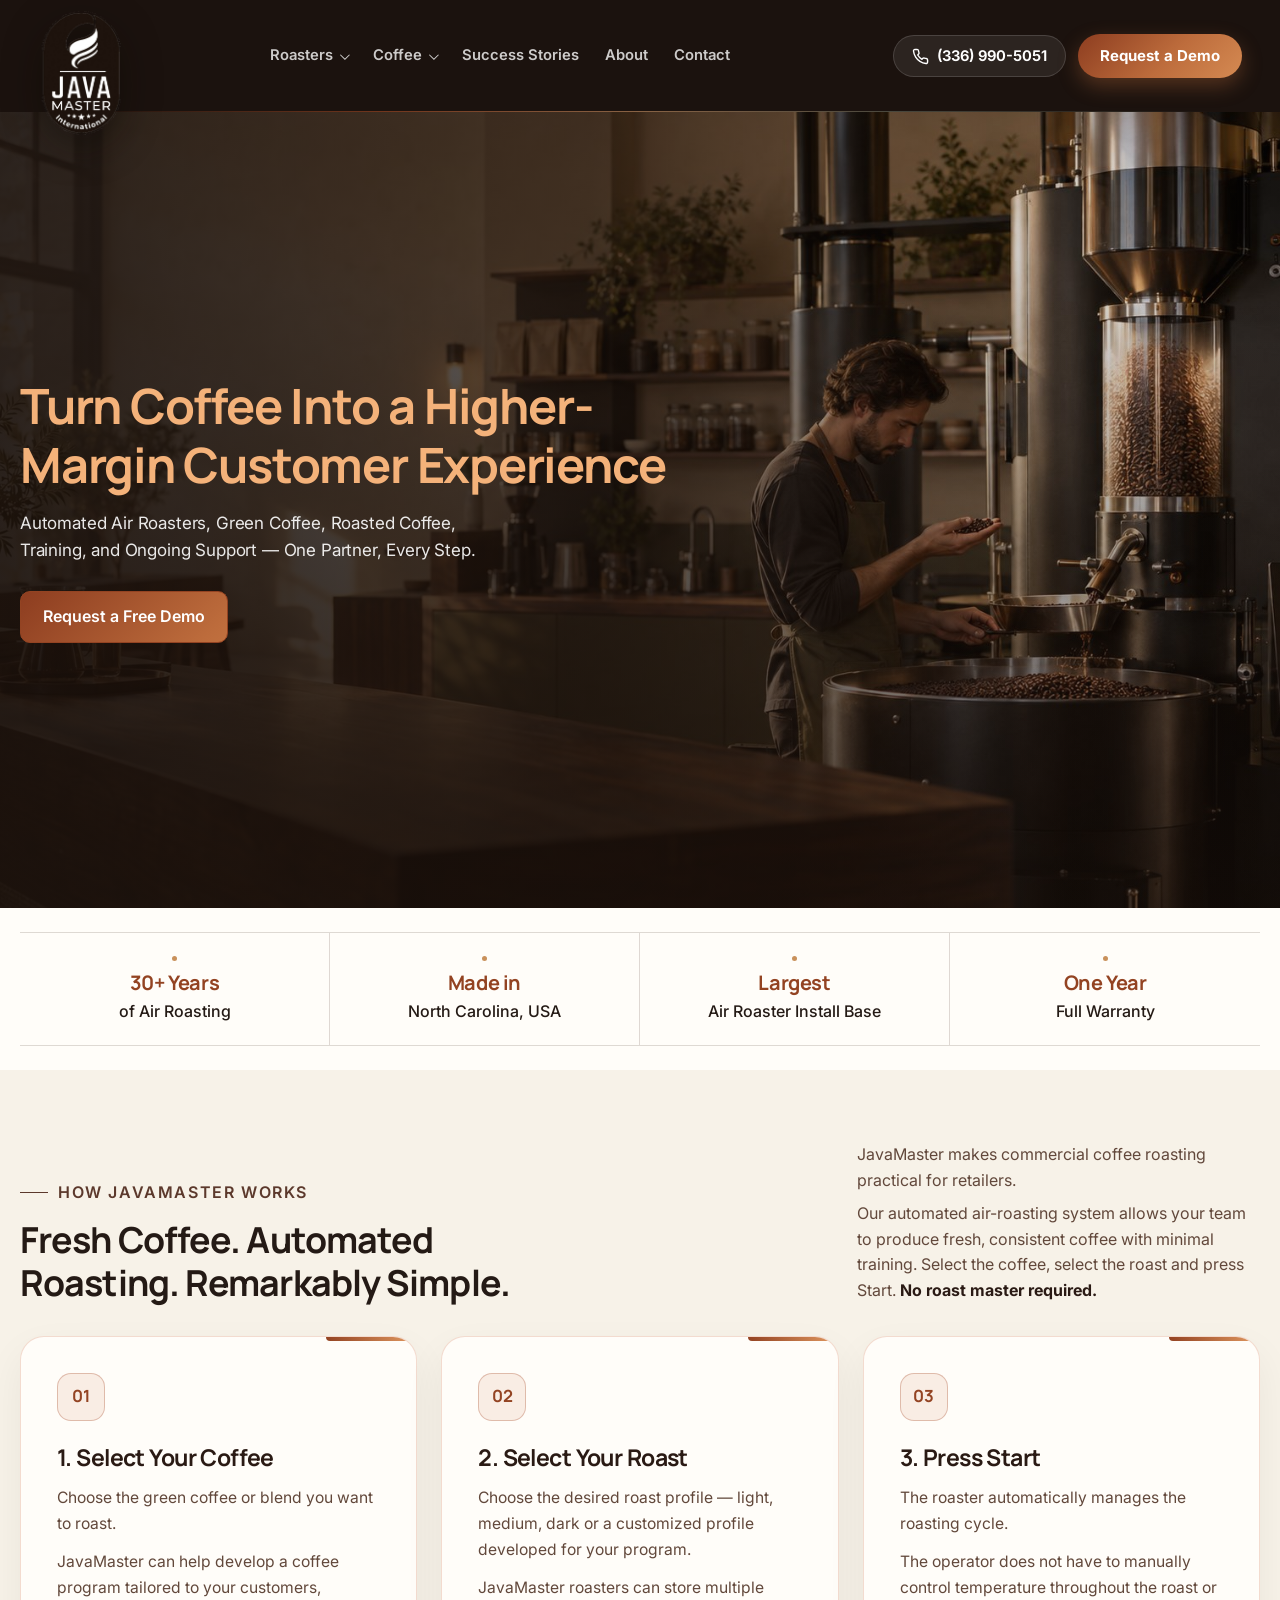
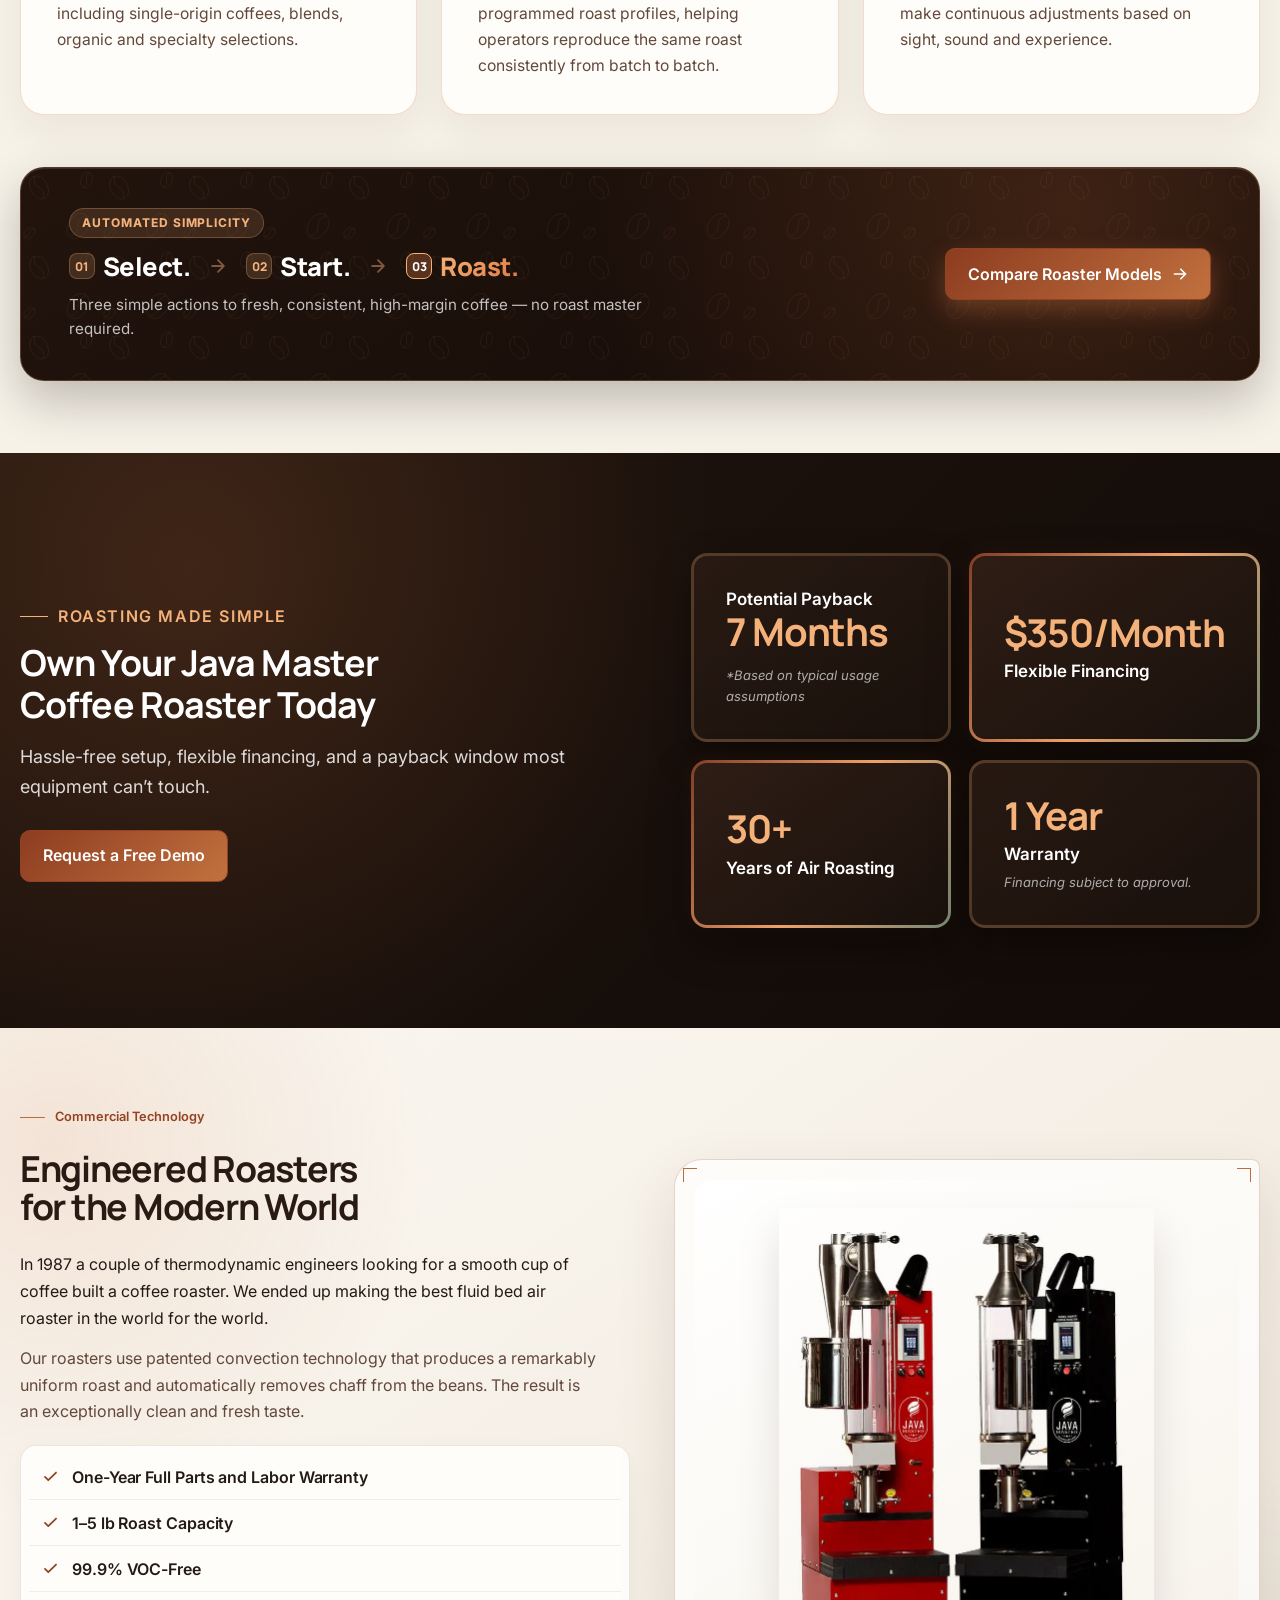
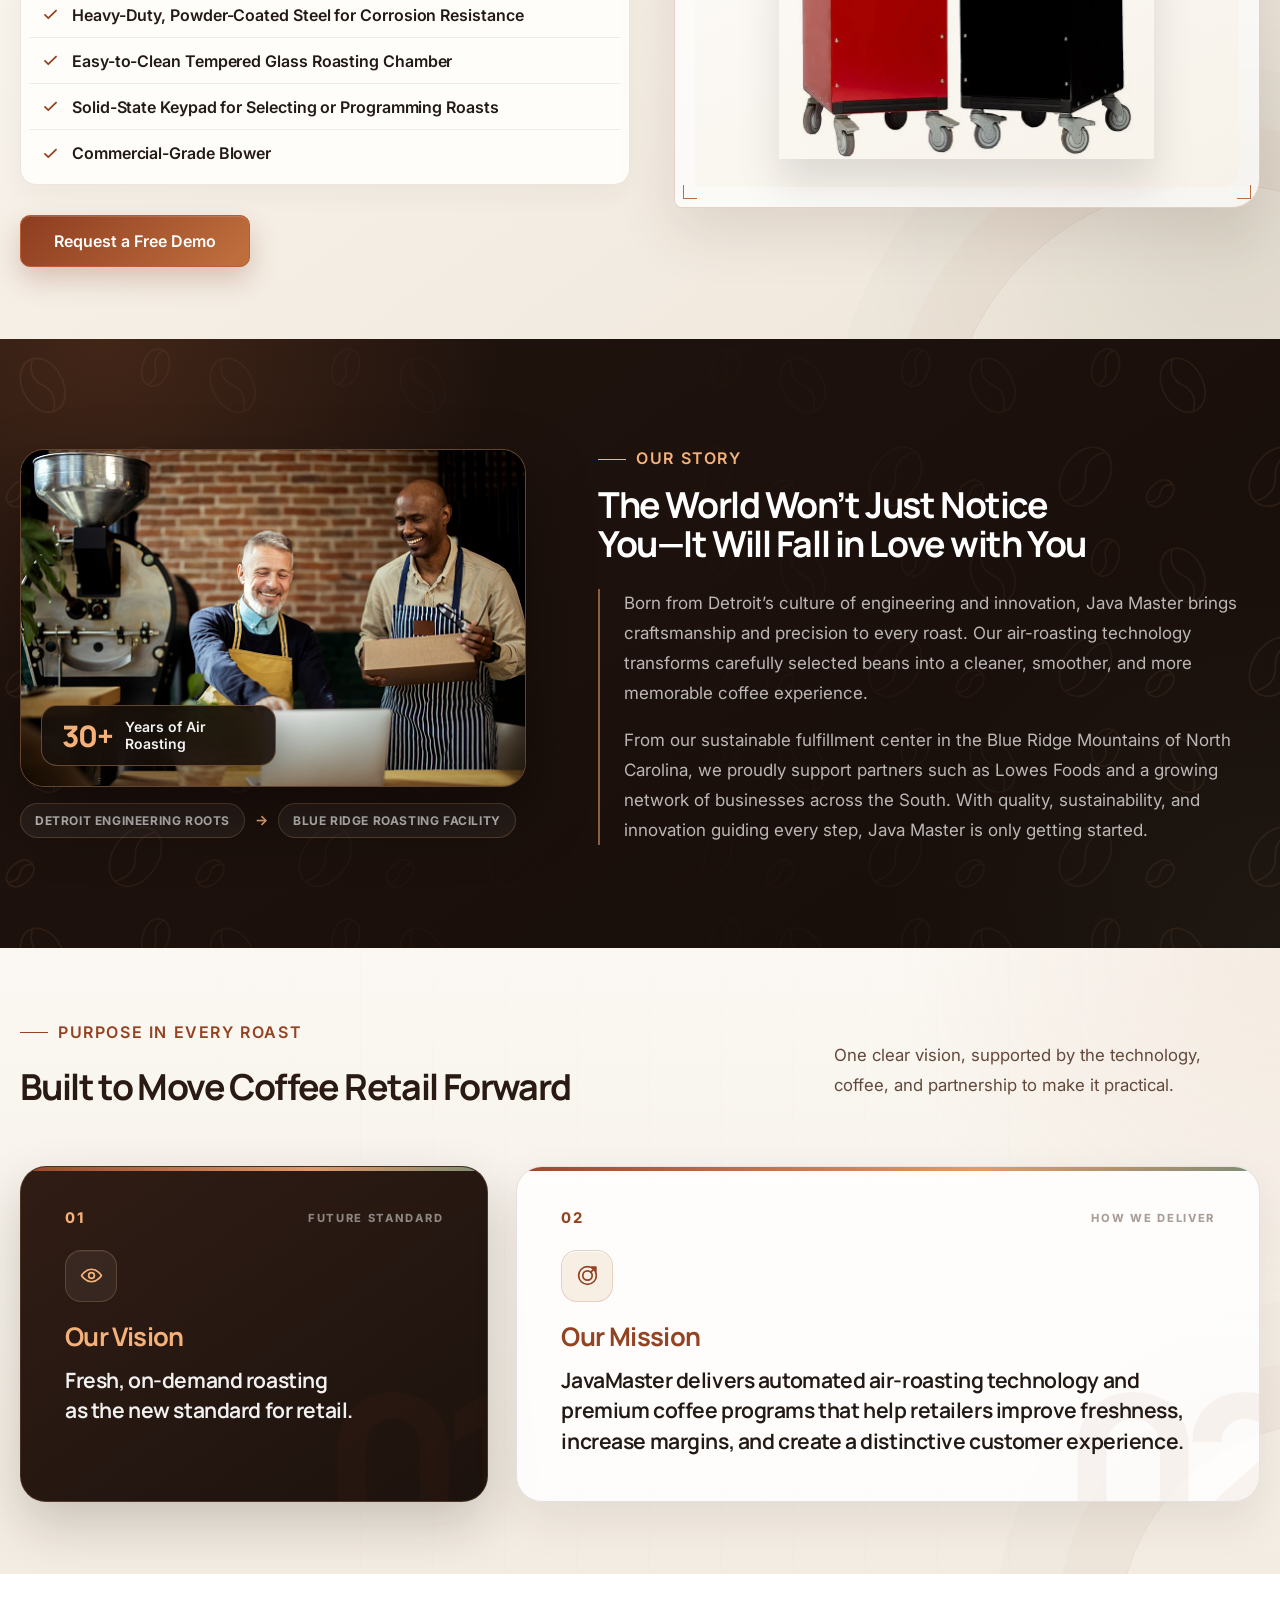
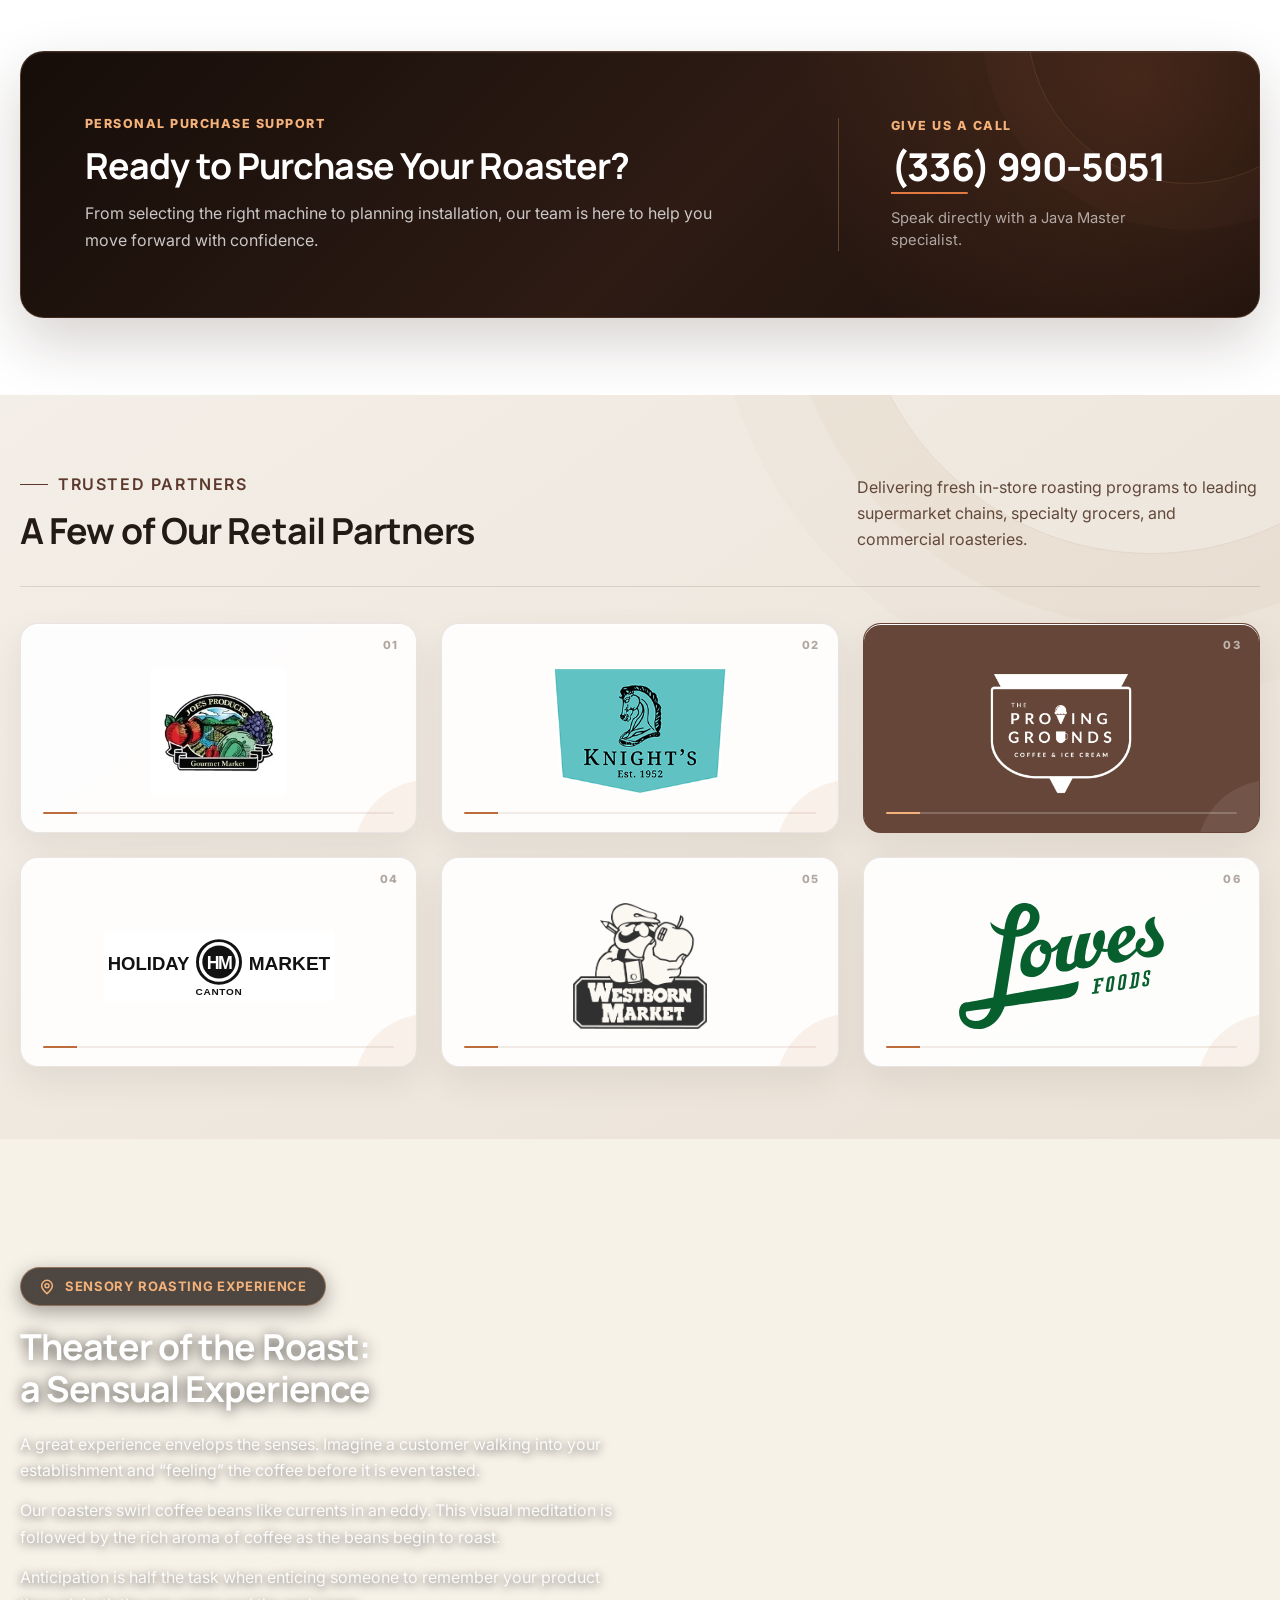
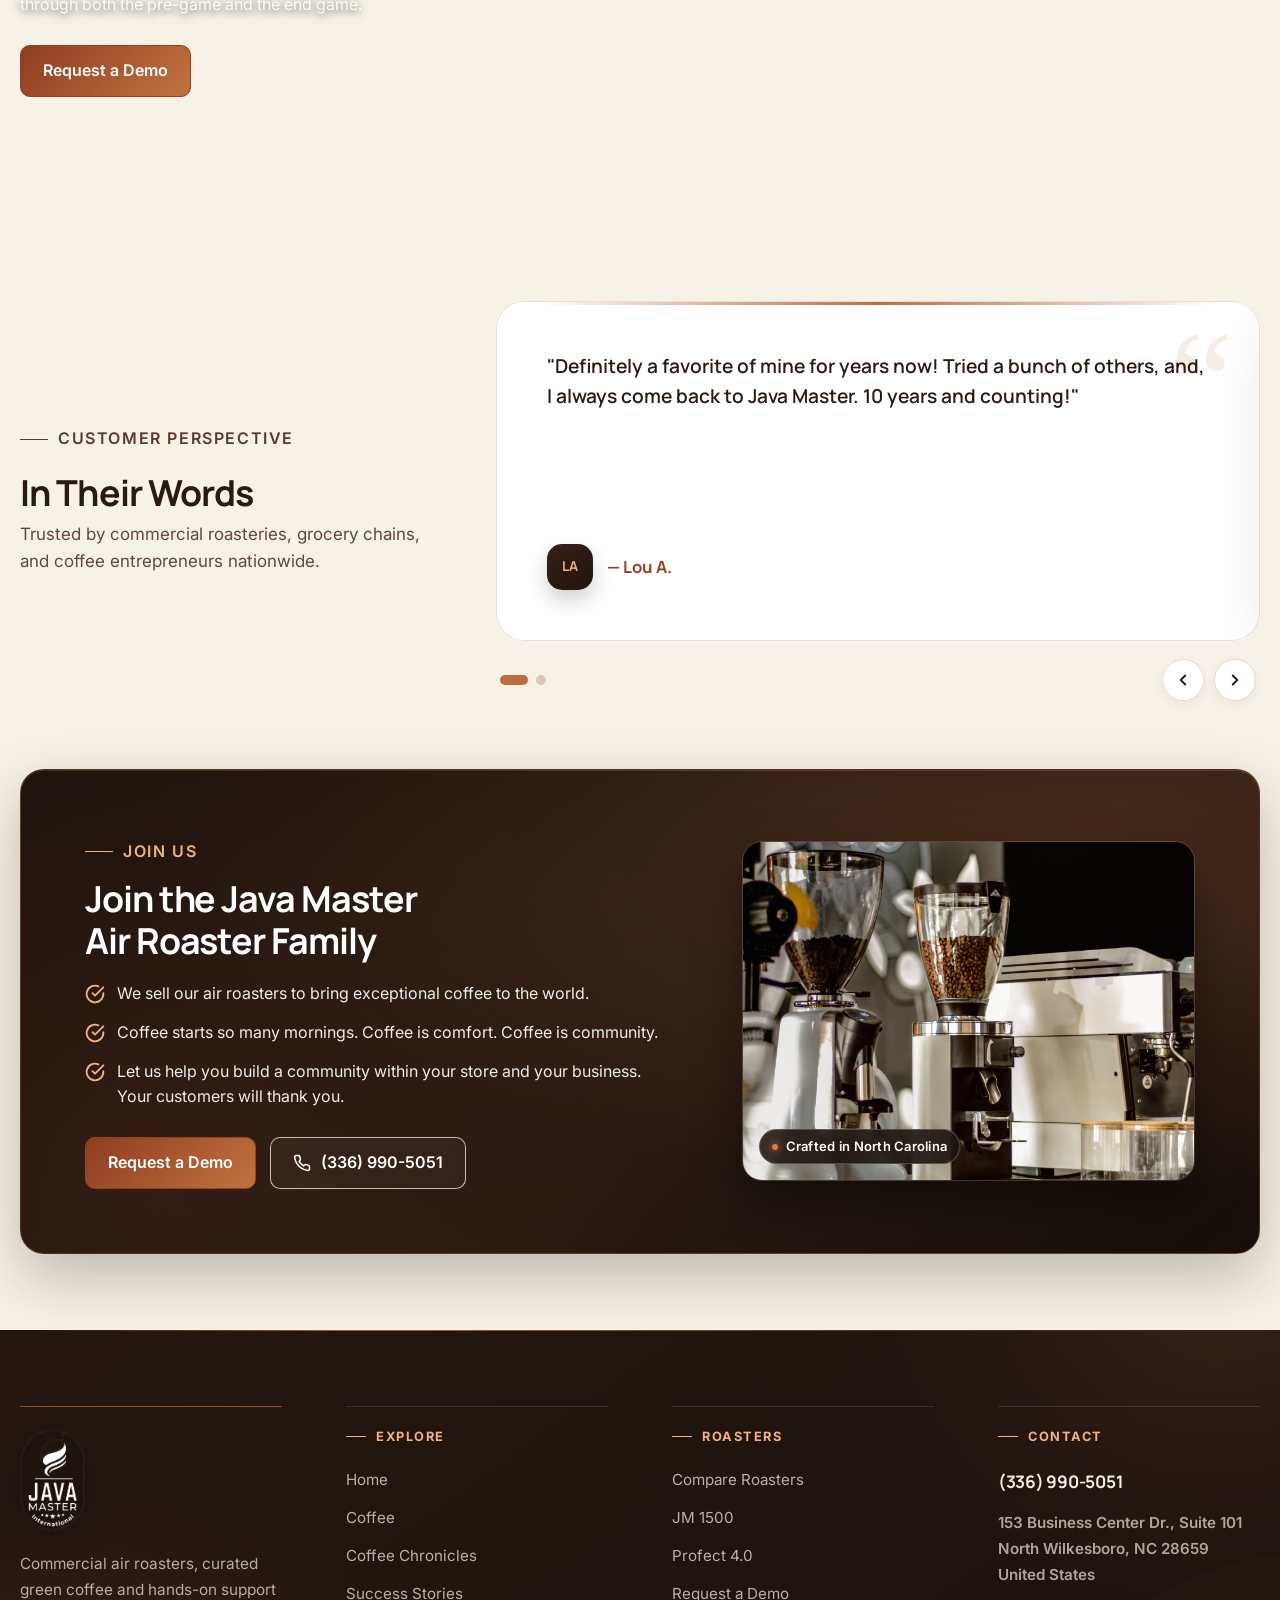
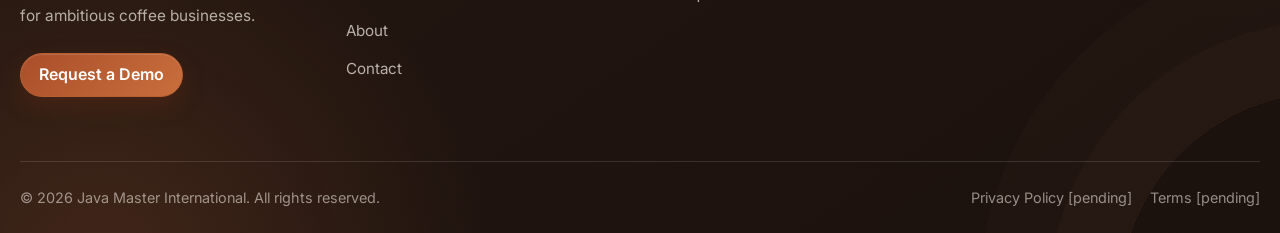
==== commit bd7042ef: "Enhance Select. Start. Roast. callout banner with minimal coffee bean light pattern and sequence sty" ====
--- a/index.html
+++ b/index.html
@@ -103,8 +103,37 @@
             <p>The operator does not have to manually control temperature throughout the roast or make continuous adjustments based on sight, sound and experience.</p>
           </article>
         </div>
-        <div class="process__tagline">
-          <span class="process__tagline-text">Select. Start. Roast.</span>
+        <div class="process__tagline-banner">
+          <div class="process__tagline-info">
+            <span class="process__tagline-badge">Automated Simplicity</span>
+            <div class="process__tagline-sequence" aria-label="Process steps: Select, Start, Roast">
+              <div class="tagline-step">
+                <span class="step-num">01</span>
+                <span class="step-label">Select.</span>
+              </div>
+              <span class="step-arrow" aria-hidden="true">
+                <svg viewBox="0 0 24 24"><path d="M5 12h14M12 5l7 7-7 7"/></svg>
+              </span>
+              <div class="tagline-step">
+                <span class="step-num">02</span>
+                <span class="step-label">Start.</span>
+              </div>
+              <span class="step-arrow" aria-hidden="true">
+                <svg viewBox="0 0 24 24"><path d="M5 12h14M12 5l7 7-7 7"/></svg>
+              </span>
+              <div class="tagline-step tagline-step--highlight">
+                <span class="step-num">03</span>
+                <span class="step-label">Roast.</span>
+              </div>
+            </div>
+            <p class="process__tagline-note">Three simple actions to fresh, consistent, high-margin coffee — no roast master required.</p>
+          </div>
+          <div class="process__tagline-action">
+            <a class="button button--accent" href="roasters.html">
+              <span>Compare Roaster Models</span>
+              <svg class="button__arrow" viewBox="0 0 20 20" width="16" height="16" fill="currentColor" aria-hidden="true"><path fill-rule="evenodd" d="M10.293 3.293a1 1 0 011.414 0l6 6a1 1 0 010 1.414l-6 6a1 1 0 01-1.414-1.414L14.586 11H3a1 1 0 110-2h11.586l-4.293-4.293a1 1 0 010-1.414z" clip-rule="evenodd"/></svg>
+            </a>
+          </div>
         </div>
       </div>
     </section>
--- a/assets/css/style.css
+++ b/assets/css/style.css
@@ -208,9 +208,23 @@
 .process__item h3 { margin-bottom: 14px; font-size: var(--font-size-h3); color: var(--espresso); line-height: 1.25; }
 .process__item p { margin: 0 0 12px; color: var(--ink-soft); font-size: .98rem; line-height: 1.65; }
 .process__item p:last-child { margin-bottom: 0; }
-.process__tagline { margin-top: clamp(32px, 4vw, 48px); display: flex; justify-content: center; align-items: center; }
-.process__tagline-text { display: inline-flex; align-items: center; gap: 14px; padding: 12px 32px; border-radius: 999px; background: linear-gradient(135deg, rgba(201,111,61,.12) 0%, rgba(147,67,34,.06) 100%); border: 1px solid rgba(189,108,60,.28); font-family: var(--font-title); font-size: clamp(1.1rem, 1.6vw, 1.35rem); font-weight: 800; letter-spacing: .06em; color: var(--copper-dark); text-transform: uppercase; }
-.process__tagline-text::before, .process__tagline-text::after { content: "•"; color: var(--copper); font-size: 1.2rem; }
+.process__tagline-banner { position: relative; margin-top: clamp(34px, 4.5vw, 52px); padding: clamp(28px, 3.5vw, 40px) clamp(24px, 4vw, 48px); overflow: hidden; display: flex; align-items: center; justify-content: space-between; gap: clamp(24px, 4vw, 48px); border: 1px solid rgba(244, 178, 122, 0.24); border-radius: 24px; background: radial-gradient(circle at 85% 20%, rgba(201, 111, 61, 0.22), transparent 45%), linear-gradient(145deg, #22140d 0%, #130a07 100%); box-shadow: 0 20px 48px rgba(12, 7, 4, 0.24), inset 0 1px 0 rgba(255, 255, 255, 0.1); color: #fff; }
+.process__tagline-banner::before { position: absolute; inset: 0; opacity: .08; background-image: url('../images/coffee-bean-pattern.svg'); background-size: 80px; pointer-events: none; content: ""; }
+.process__tagline-info { position: relative; z-index: 1; min-width: 0; }
+.process__tagline-badge { display: inline-block; padding: 4px 12px; border-radius: 999px; background: rgba(244, 178, 122, 0.14); border: 1px solid rgba(244, 178, 122, 0.28); color: #f4b27a; font-size: 0.75rem; font-weight: 750; text-transform: uppercase; letter-spacing: 0.08em; margin-bottom: 14px; }
+.process__tagline-sequence { display: flex; align-items: center; flex-wrap: wrap; gap: 12px 18px; margin-bottom: 12px; }
+.tagline-step { display: inline-flex; align-items: center; gap: 8px; }
+.tagline-step .step-num { display: inline-flex; align-items: center; justify-content: center; width: 26px; height: 26px; border-radius: 8px; background: rgba(244, 178, 122, 0.16); border: 1px solid rgba(244, 178, 122, 0.28); color: #f4b27a; font-family: var(--font-title); font-size: 0.76rem; font-weight: 800; }
+.tagline-step .step-label { font-family: var(--font-title); font-size: clamp(1.35rem, 2vw, 1.75rem); font-weight: 800; letter-spacing: -0.02em; color: #ffffff; line-height: 1.15; }
+.tagline-step--highlight .step-label { background: linear-gradient(135deg, #f4b27a 0%, #e07a42 100%); -webkit-background-clip: text; -webkit-text-fill-color: transparent; }
+.tagline-step--highlight .step-num { background: rgba(201, 111, 61, 0.35); border-color: #f4b27a; color: #fff; }
+.step-arrow { display: grid; place-items: center; color: rgba(244, 178, 122, 0.45); }
+.step-arrow svg { width: 20px; height: 20px; stroke: currentColor; fill: none; stroke-width: 2.2; stroke-linecap: round; stroke-linejoin: round; }
+.process__tagline-note { margin: 0; color: rgba(255, 255, 255, 0.74); font-size: 0.95rem; line-height: 1.55; max-width: 580px; }
+.process__tagline-action { position: relative; z-index: 1; flex: 0 0 auto; }
+.process__tagline-action .button { box-shadow: 0 10px 24px rgba(189, 108, 60, 0.4); }
+.process__tagline-action .button__arrow { transition: transform 0.25s ease; }
+.process__tagline-action .button:hover .button__arrow { transform: translateX(4px); }
 
 .product-grid { display: grid; grid-template-columns: repeat(2, 1fr); gap: 24px; }
 .product-card { display: flex; flex-direction: column; overflow: hidden; border: 1px solid rgba(199,97,54,.24); border-radius: var(--radius-lg); background: var(--paper); box-shadow: 0 20px 55px rgba(37,24,17,.07); transition: transform var(--card-transition), border-color var(--card-transition), box-shadow var(--card-transition); }
--- a/assets/css/responsive.css
+++ b/assets/css/responsive.css
@@ -89,6 +89,9 @@
   .vision-mission__intro { max-width: 760px; grid-template-columns: 1fr; gap: 18px; }
   .vision-mission__intro .eyebrow { grid-column: auto; margin-bottom: 0; }
   .vision-mission__cards { grid-template-columns: 1fr; }
+  .process__tagline-banner { flex-direction: column; align-items: flex-start; gap: 24px; }
+  .process__tagline-action { width: 100%; }
+  .process__tagline-action .button { width: 100%; }
 }
 
 @media (max-width: 768px) {
@@ -220,6 +223,9 @@
   .about-roasters-cta__actions { flex-direction: column; align-items: stretch; gap: 14px; }
   .about-roasters-cta__actions .button { width: 100%; justify-content: center; }
   .about-roasters-cta__sublink { justify-content: center; }
+  .process__tagline-banner { padding: 24px 18px; border-radius: 20px; }
+  .process__tagline-sequence { gap: 8px 10px; }
+  .tagline-step .step-label { font-size: 1.22rem; }
 }
 
 @media (max-width: 520px) {
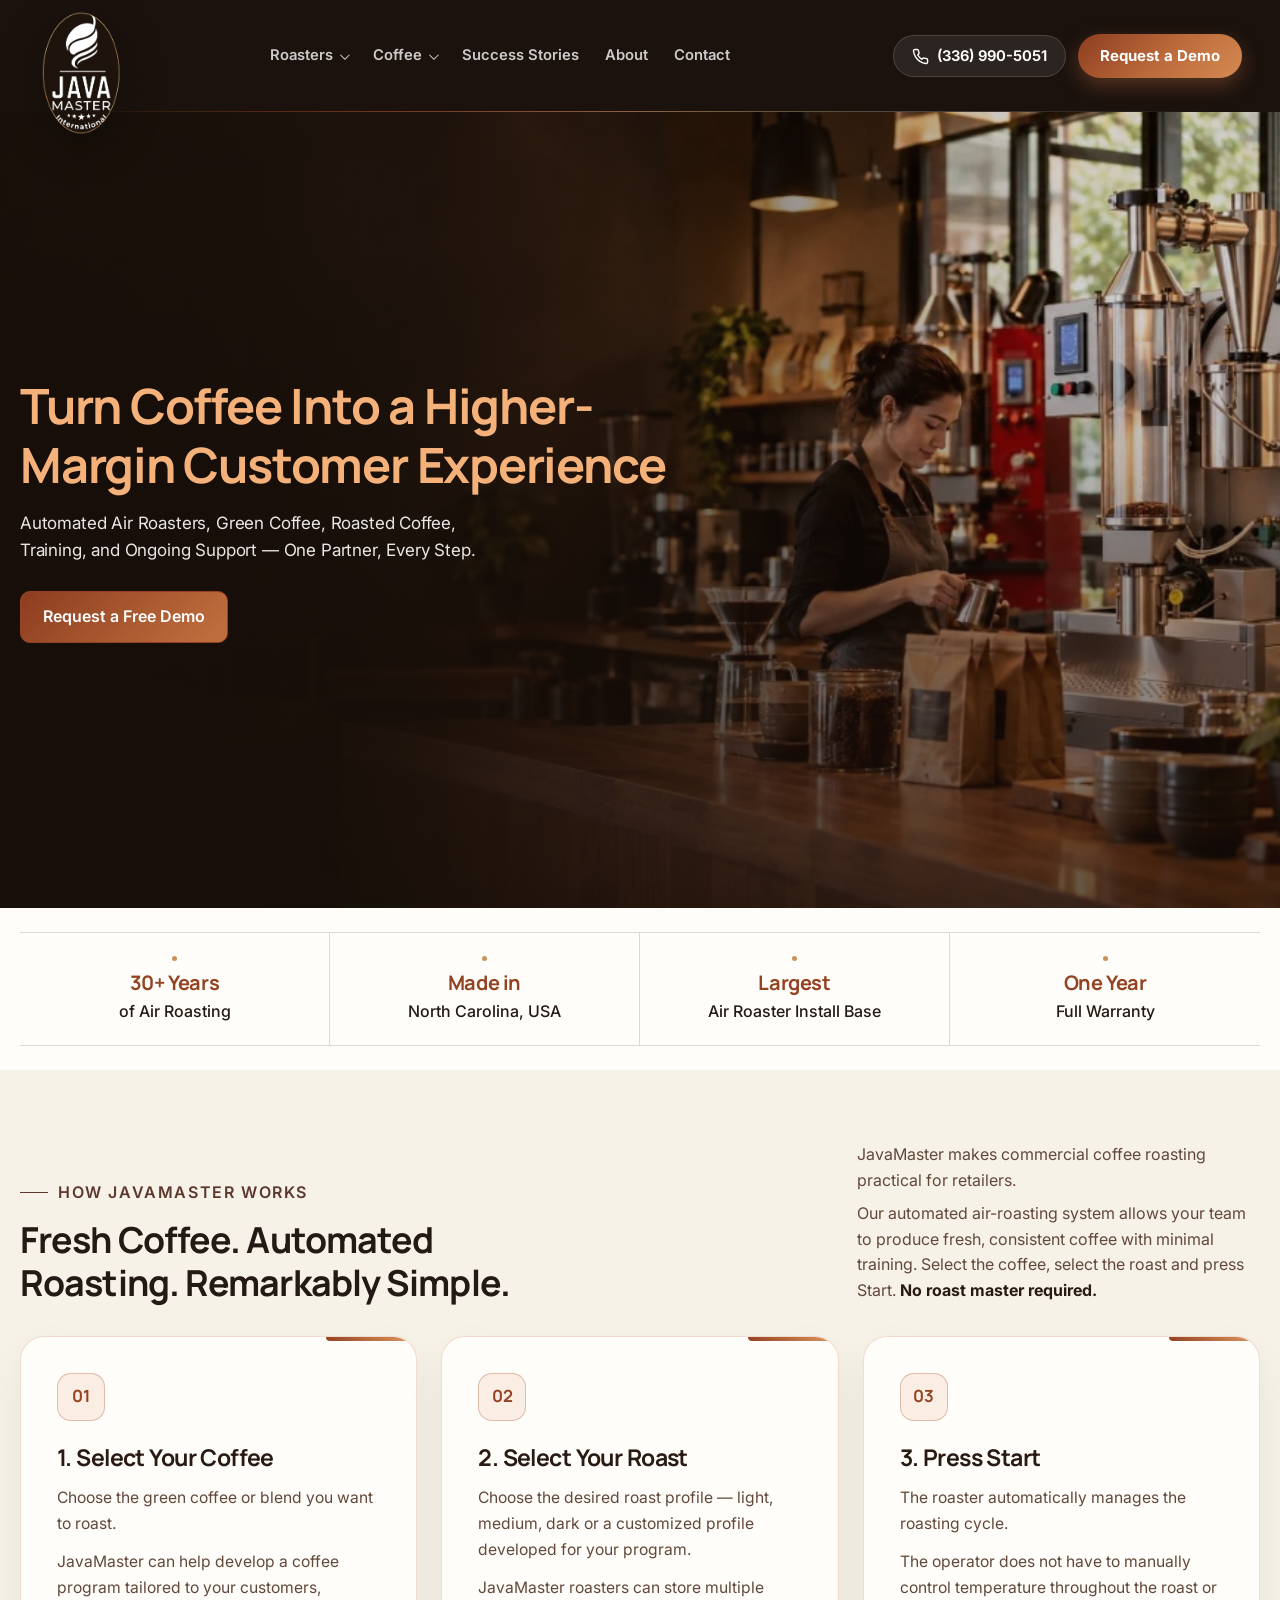
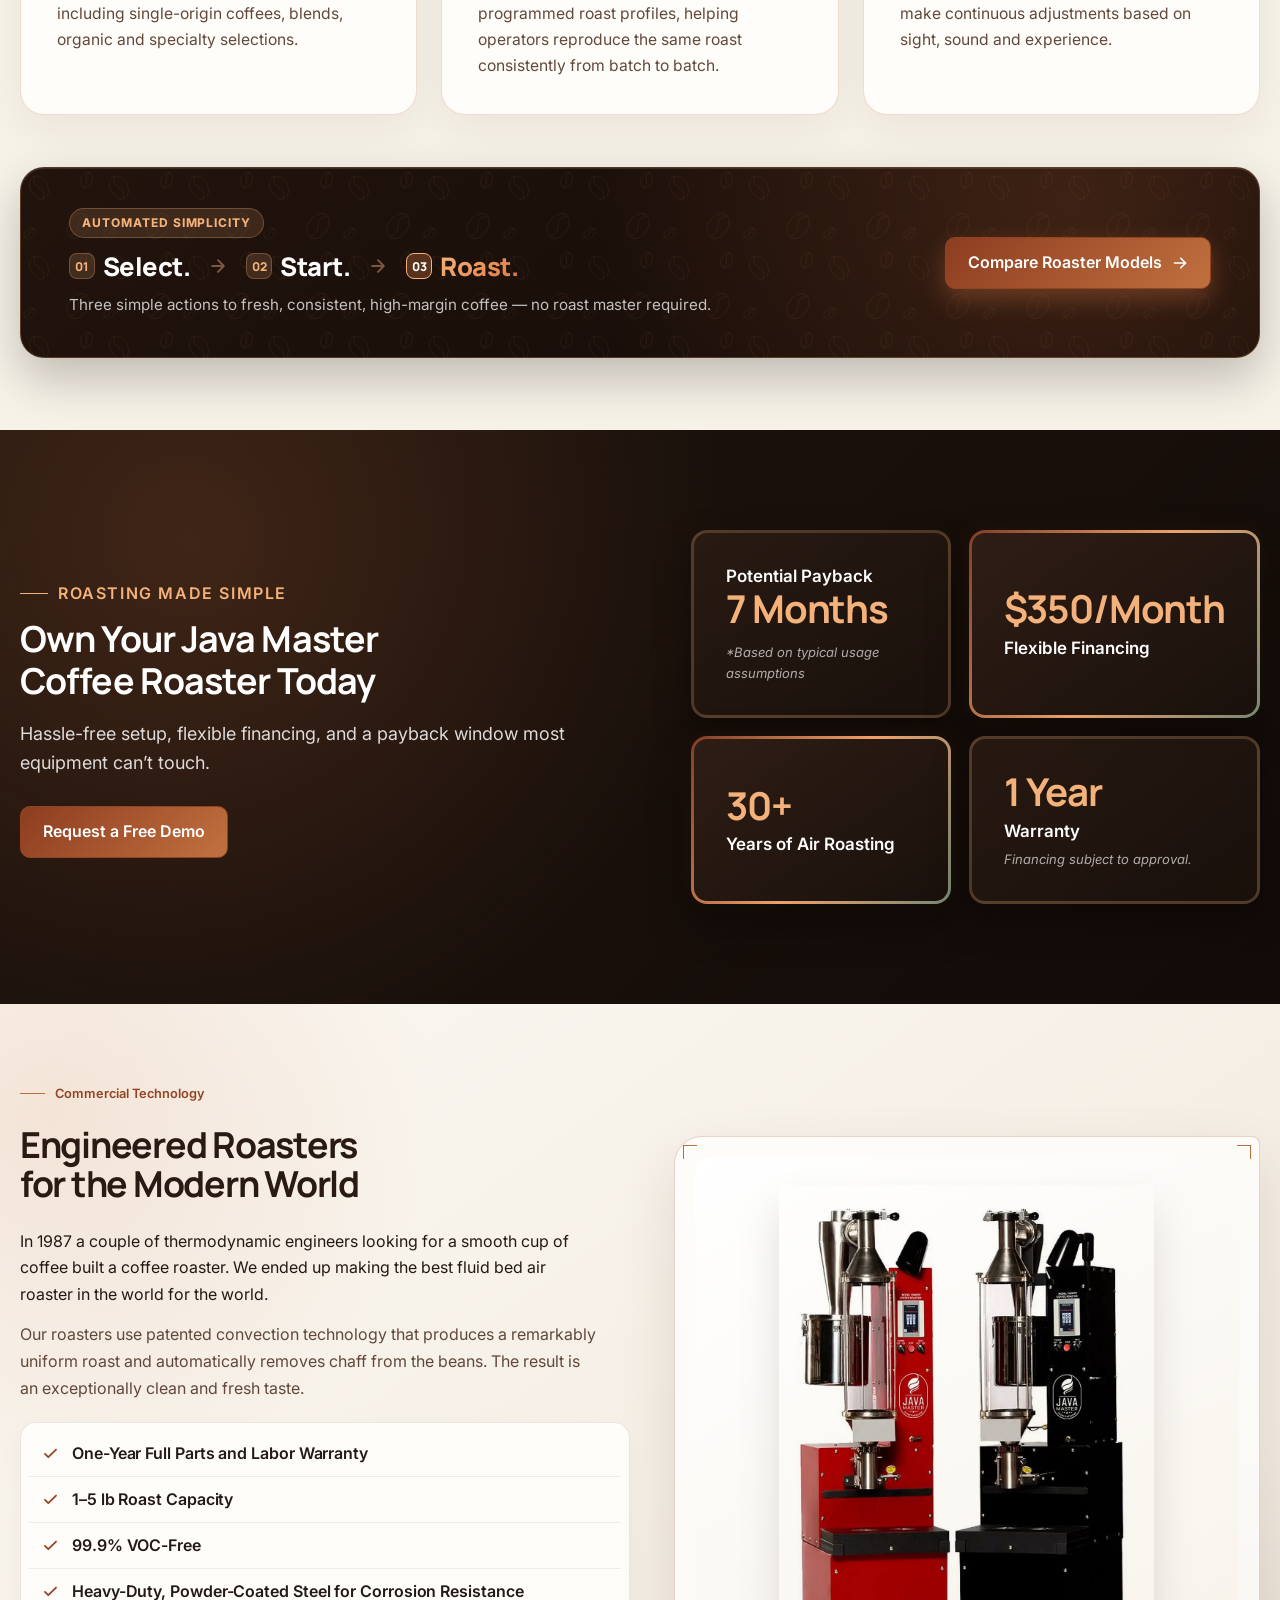
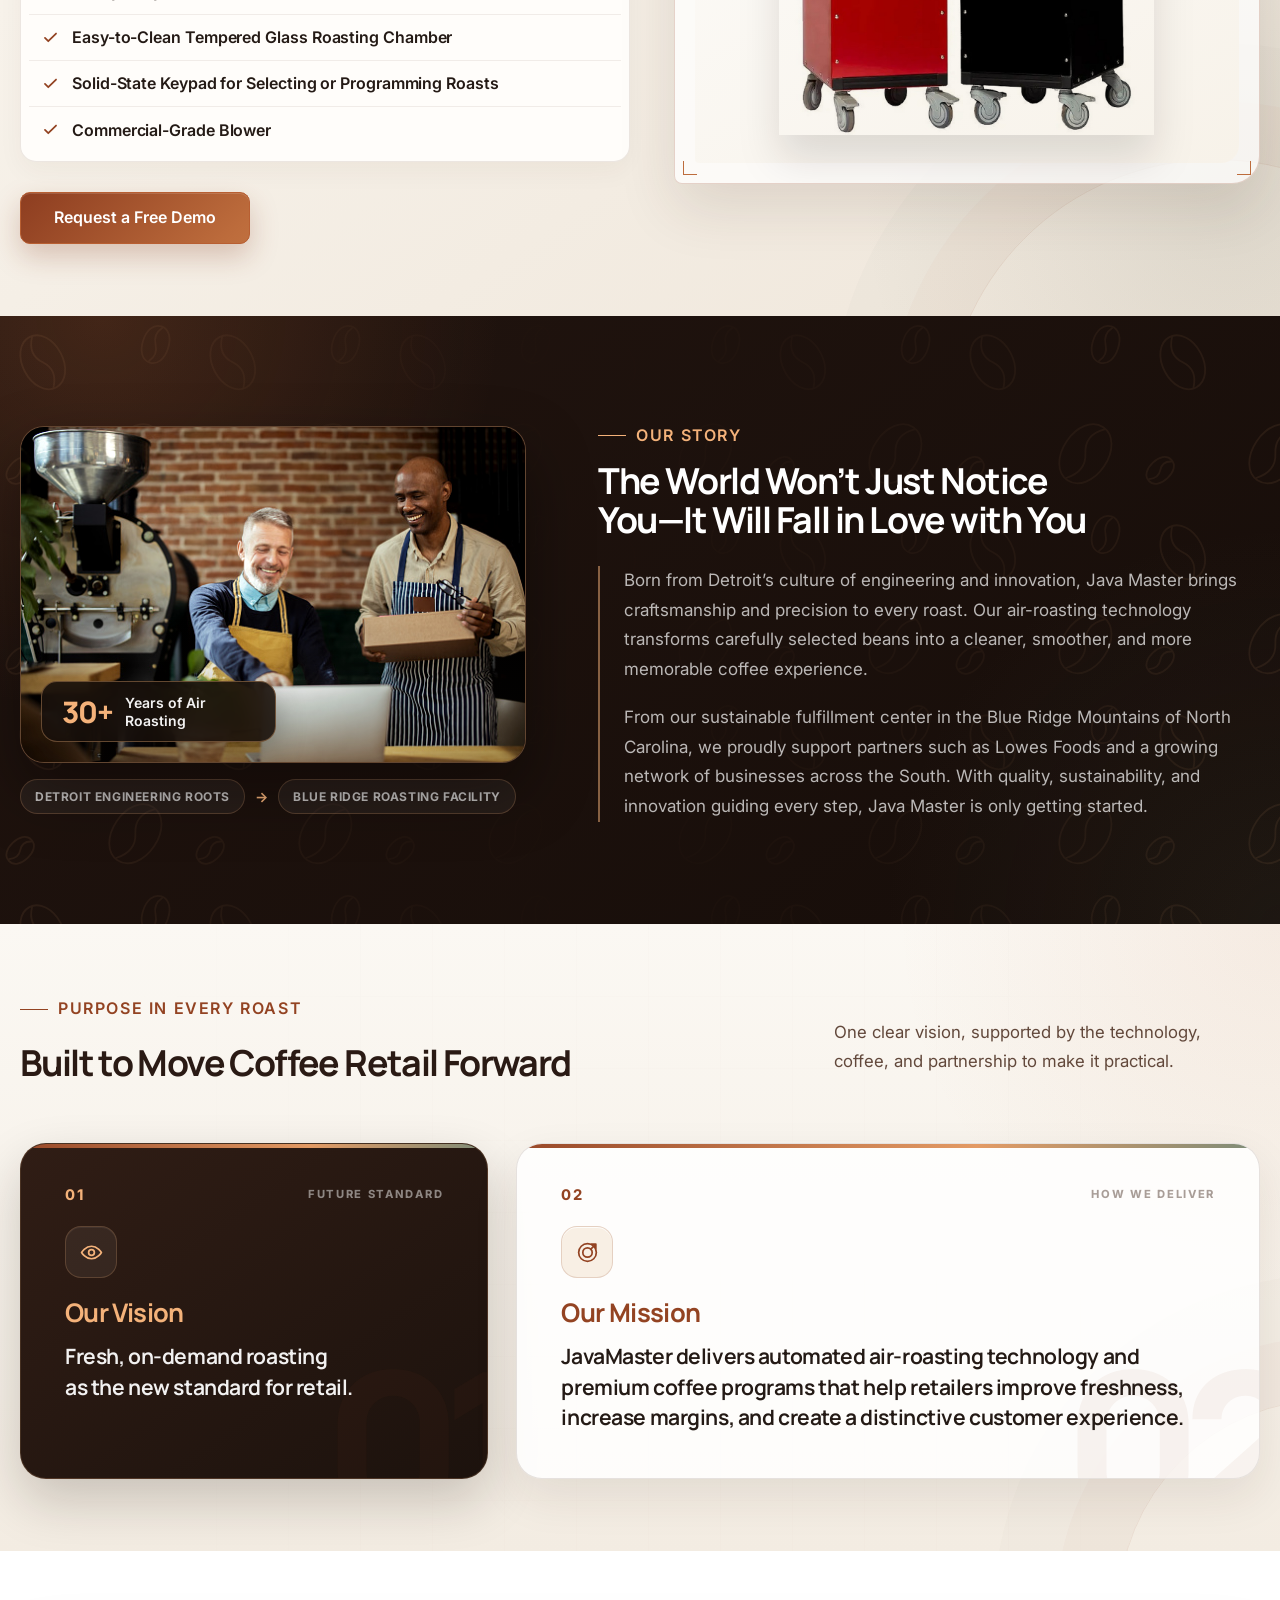
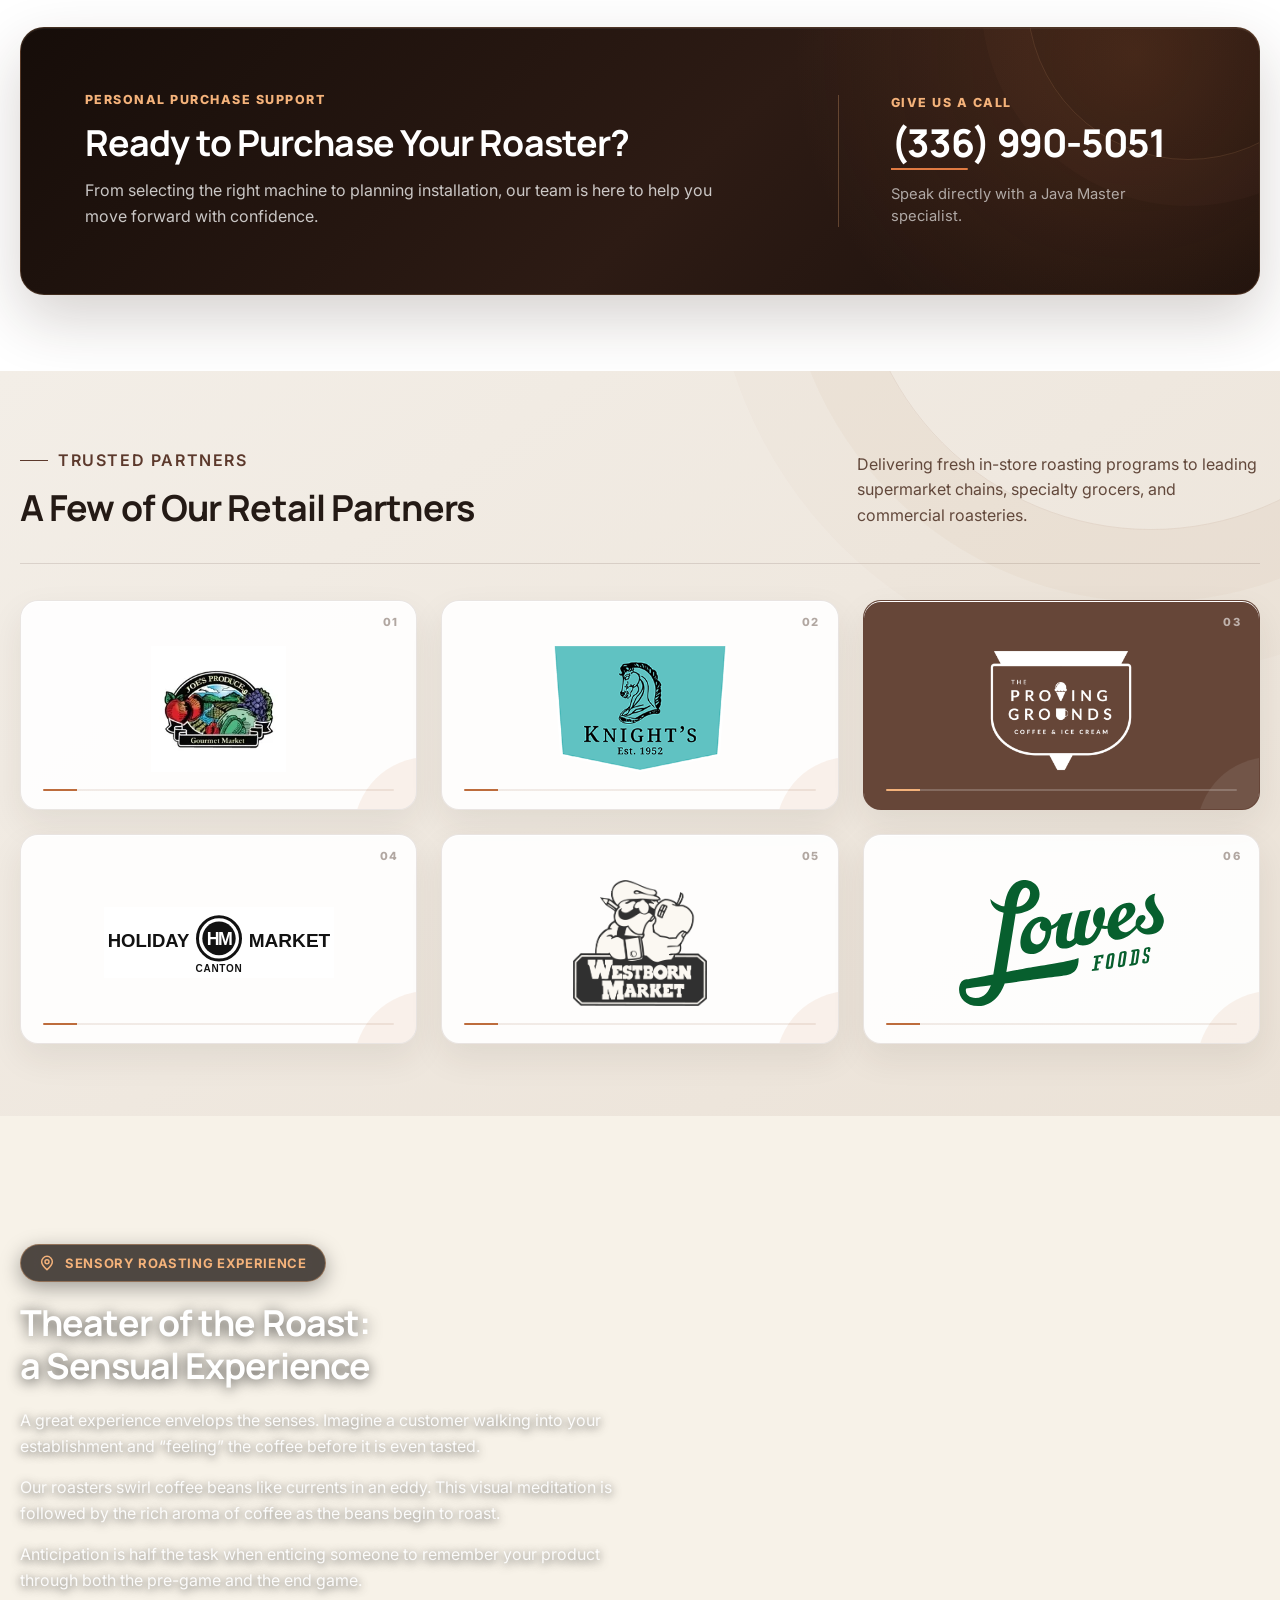
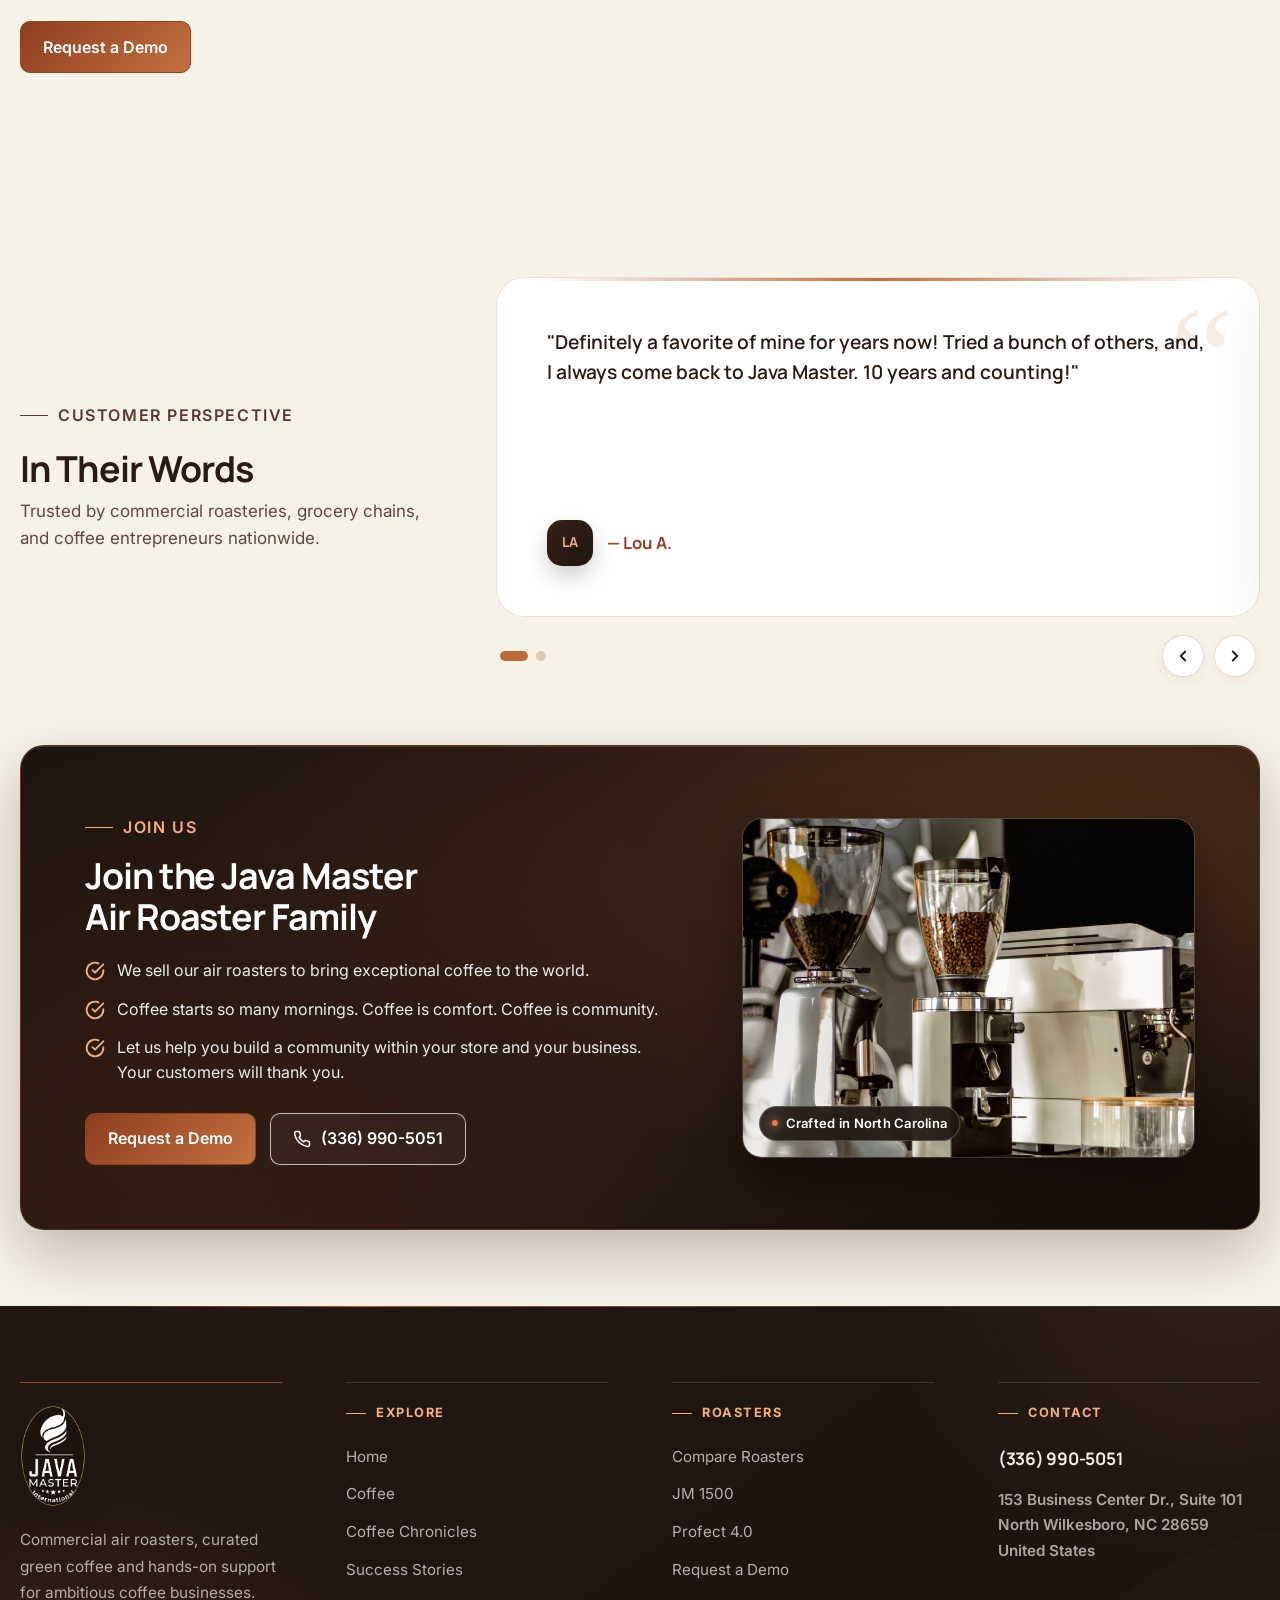
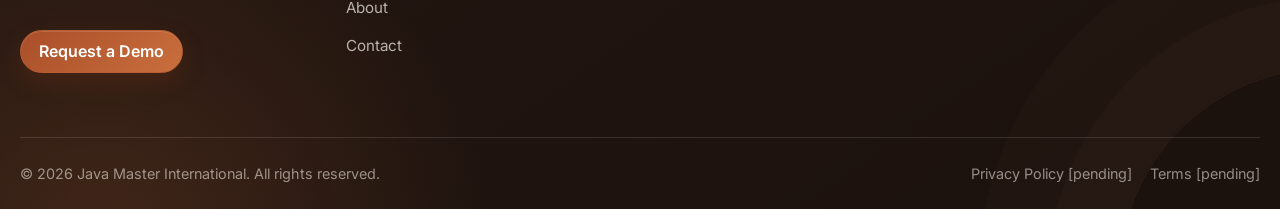
==== commit f43ac140: "feat(hero-logo): update home hero image, add crisp strong logo border, and upscale all page hero ban" ====
--- a/index.html
+++ b/index.html
@@ -59,7 +59,10 @@
           <div class="button-row"><a class="button button--accent" href="contact.html#demo-form">Request a Free Demo</a></div>
         </div>
         <div class="hero__media">
-          <picture><img src="assets/images/hero-coffee-business.jpg" srcset="assets/images/hero-coffee-business-960.jpg 960w, assets/images/hero-coffee-business.jpg 1672w" sizes="(max-width: 900px) 100vw, 50vw" alt="Concept image of a coffee professional working beside an air roaster in a warm modern café" width="1672" height="941" fetchpriority="high"></picture>
+          <picture>
+            <source type="image/webp" srcset="assets/images/hero-coffee-business-960.webp 960w, assets/images/hero-coffee-business.webp 1920w" sizes="(max-width: 900px) 100vw, 50vw">
+            <img src="assets/images/hero-coffee-business.jpg" srcset="assets/images/hero-coffee-business-960.jpg 960w, assets/images/hero-coffee-business.jpg 1920w" sizes="(max-width: 900px) 100vw, 50vw" alt="Barista operating a Java Master commercial air roaster on a modern coffee bar counter" width="1920" height="1080" fetchpriority="high">
+          </picture>
         </div>
       </div>
     </section>
--- a/assets/css/style.css
+++ b/assets/css/style.css
@@ -220,7 +220,7 @@
 .tagline-step--highlight .step-num { background: rgba(201, 111, 61, 0.35); border-color: #f4b27a; color: #fff; }
 .step-arrow { display: grid; place-items: center; color: rgba(244, 178, 122, 0.45); }
 .step-arrow svg { width: 20px; height: 20px; stroke: currentColor; fill: none; stroke-width: 2.2; stroke-linecap: round; stroke-linejoin: round; }
-.process__tagline-note { margin: 0; color: rgba(255, 255, 255, 0.74); font-size: 0.95rem; line-height: 1.55; max-width: 580px; }
+.process__tagline-note { margin: 0; color: rgba(255, 255, 255, 0.74); font-size: 0.95rem; line-height: 1.55; max-width: 650px; }
 .process__tagline-action { position: relative; z-index: 1; flex: 0 0 auto; }
 .process__tagline-action .button { box-shadow: 0 10px 24px rgba(189, 108, 60, 0.4); }
 .process__tagline-action .button__arrow { transition: transform 0.25s ease; }
@@ -764,7 +764,7 @@
 .about-points--air li strong { color: var(--copper-dark); }
 .about-points--air li::before { background: rgba(189, 108, 60, .2); border: 2px solid var(--copper); }
 
-.about-difference { position: relative; color: #fff; background: linear-gradient(150deg, rgba(22, 13, 9, 0.88) 0%, rgba(14, 8, 5, 0.94) 100%), url('../images/coffee-beans-overhead.jpg') center center / cover no-repeat; }
+.about-difference { position: relative; color: #fff; background: linear-gradient(150deg, rgba(22, 13, 9, 0.88) 0%, rgba(14, 8, 5, 0.94) 100%), url('../images/coffee-beans-overhead.jpg') center center / cover no-repeat;background-attachment: fixed; }
 .about-difference::before { position: absolute; inset: 0; opacity: .05; background-image: url('../images/coffee-bean-pattern.svg'); background-size: 180px; pointer-events: none; content: ""; }
 .about-difference .container { position: relative; z-index: 1; }
 .about-difference__intro { max-width: 940px; margin-bottom: clamp(38px, 5vw, 62px); }
@@ -773,7 +773,8 @@
 .about-difference__intro > p { max-width: 850px; margin: 0; color: rgba(255,255,255,.72); font-size: 1rem; line-height: 1.75; }
 .about-difference__grid { display: grid; grid-template-columns: repeat(2, minmax(0, 1fr)); gap: 24px; }
 .about-benefit-card { position: relative; min-width: 0; overflow: hidden; padding: clamp(28px, 3.2vw, 42px); border: 1px solid rgba(244,178,122,.18); border-radius: 22px; background: linear-gradient(145deg, rgba(255,255,255,.08) 0%, rgba(255,255,255,.025) 100%); box-shadow: 0 22px 48px rgba(6,4,3,.25), inset 0 1px 0 rgba(255,255,255,.08); backdrop-filter: blur(12px); transition: transform var(--card-transition), border-color var(--card-transition), box-shadow var(--card-transition); }
-.about-benefit-card::after { position: absolute; right: 0; bottom: 0; left: 0; height: 3px; transform: scaleX(.2); transform-origin: left; background: linear-gradient(90deg, var(--copper), transparent 88%); content: ""; transition: transform var(--card-transition); }
+.about-benefit-card::after { position: absolute; right: 0; bottom: 0; left: 0; height: 3px; transform: scaleX(.2); transform-origin: left; background:linear-gradient(
+272deg, #571b12, #bd6c3c 82%); content: ""; transition: transform var(--card-transition); }
 .about-benefit-card:hover { transform: translateY(-5px); border-color: rgba(244,178,122,.55); box-shadow: 0 30px 60px rgba(6,4,3,.38), inset 0 1px 0 rgba(255,255,255,.14); }
 .about-benefit-card:hover::after { transform: scaleX(1); }
 .about-benefit-card__top { display: flex; align-items: center; justify-content: space-between; margin-bottom: 24px; }
@@ -1321,6 +1322,205 @@
 .page--contact .contact-experience__form .form-grid { gap: 18px; }
 .page--contact .contact-experience__form textarea { min-height: 120px; }
 
+/* Contact Page Facility Showcase */
+.section--facility {
+  background: #150e0a;
+  border-top: 1px solid rgba(255, 255, 255, 0.1);
+  padding-block: clamp(60px, 8vw, 96px);
+  position: relative;
+  overflow: hidden;
+}
+
+.facility-card {
+  position: relative;
+  overflow: hidden;
+  padding: clamp(36px, 5vw, 64px);
+  border: 1px solid rgba(244, 178, 122, 0.22);
+  border-radius: 32px;
+  background: radial-gradient(circle at 88% 20%, rgba(201, 111, 61, 0.24), transparent 45%), linear-gradient(150deg, #22150f 0%, #120b08 100%);
+  box-shadow: 0 32px 80px rgba(10, 6, 4, 0.4), inset 0 1px 0 rgba(255, 255, 255, 0.1);
+}
+
+.facility-card::before {
+  position: absolute;
+  inset: 0;
+  opacity: 0.06;
+  background-image: url('../images/coffee-bean-pattern.svg');
+  background-size: 140px;
+  pointer-events: none;
+  content: "";
+}
+
+.facility-card__layout {
+  display: grid;
+  grid-template-columns: minmax(0, 1.15fr) minmax(420px, 1fr);
+  align-items: center;
+  gap: clamp(36px, 5vw, 68px);
+  position: relative;
+  z-index: 1;
+}
+
+.facility-card__badge {
+  display: inline-flex;
+  align-items: center;
+  gap: 8px;
+  padding: 6px 14px;
+  border-radius: 999px;
+  background: rgba(244, 178, 122, 0.12);
+  border: 1px solid rgba(244, 178, 122, 0.28);
+  color: #f4b27a;
+  font-size: 0.8rem;
+  font-weight: 750;
+  letter-spacing: 0.06em;
+  margin-bottom: 16px;
+  text-transform: uppercase;
+}
+
+.facility-badge__dot {
+  width: 7px;
+  height: 7px;
+  border-radius: 50%;
+  background: #f4b27a;
+  box-shadow: 0 0 8px #f4b27a;
+}
+
+.facility-card__content h2 {
+  color: #ffffff;
+  font-family: var(--font-title);
+  font-size: clamp(1.85rem, 2.6vw, 2.45rem);
+  font-weight: 800;
+  line-height: 1.18;
+  margin-bottom: 16px;
+}
+
+.facility-card__lead {
+  color: rgba(255, 255, 255, 0.84);
+  font-size: 1.02rem;
+  line-height: 1.7;
+  margin-bottom: 28px;
+}
+
+.facility-card__features {
+  display: grid;
+  gap: 14px;
+  margin-bottom: 32px;
+}
+
+.facility-feature {
+  display: flex;
+  align-items: flex-start;
+  gap: 14px;
+  padding: 14px 16px;
+  border-radius: 16px;
+  background: rgba(255, 255, 255, 0.045);
+  border: 1px solid rgba(244, 178, 122, 0.14);
+  backdrop-filter: blur(8px);
+  -webkit-backdrop-filter: blur(8px);
+  transition: transform 0.25s ease, background 0.25s ease, border-color 0.25s ease;
+}
+
+.facility-feature:hover {
+  background: rgba(255, 255, 255, 0.08);
+  border-color: rgba(244, 178, 122, 0.35);
+  transform: translateX(3px);
+}
+
+.facility-feature__icon {
+  width: 36px;
+  height: 36px;
+  flex: 0 0 36px;
+  border-radius: 10px;
+  background: rgba(201, 111, 61, 0.2);
+  color: #f4b27a;
+  display: grid;
+  place-items: center;
+}
+
+.facility-feature__icon svg {
+  width: 18px;
+  height: 18px;
+  fill: none;
+  stroke: currentColor;
+  stroke-width: 2;
+  stroke-linecap: round;
+  stroke-linejoin: round;
+}
+
+.facility-feature__text strong {
+  display: block;
+  font-family: var(--font-title);
+  font-size: 0.92rem;
+  font-weight: 750;
+  color: #ffffff;
+  line-height: 1.3;
+}
+
+.facility-feature__text span {
+  display: block;
+  font-size: 0.8rem;
+  color: rgba(255, 255, 255, 0.68);
+  line-height: 1.4;
+  margin-top: 2px;
+}
+
+.facility-card__media {
+  position: relative;
+  min-height: 440px;
+  height: 100%;
+  margin: 0;
+  overflow: hidden;
+  border-radius: 24px;
+  border: 1px solid rgba(255, 255, 255, 0.18);
+  box-shadow: 0 24px 60px rgba(0, 0, 0, 0.4);
+  background: #180e08;
+}
+
+.facility-card__media img {
+  width: 100%;
+  height: 100%;
+  min-height: 440px;
+  object-fit: cover;
+  object-position: center;
+  display: block;
+  transition: transform 700ms cubic-bezier(0.2, 0.75, 0.2, 1);
+}
+
+.facility-card__media:hover img {
+  transform: scale(1.035);
+}
+
+.facility-card__floating-tag {
+  position: absolute;
+  bottom: 18px;
+  left: 18px;
+  right: 18px;
+  display: flex;
+  align-items: center;
+  gap: 12px;
+  padding: 12px 16px;
+  border-radius: 16px;
+  background: rgba(18, 11, 7, 0.88);
+  backdrop-filter: blur(14px);
+  -webkit-backdrop-filter: blur(14px);
+  border: 1px solid rgba(244, 178, 122, 0.26);
+  color: #ffffff;
+  box-shadow: 0 12px 28px rgba(0, 0, 0, 0.35);
+}
+
+.facility-card__floating-tag strong {
+  display: block;
+  font-family: var(--font-title);
+  font-size: 0.88rem;
+  font-weight: 750;
+  color: #f4b27a;
+}
+
+.facility-card__floating-tag span {
+  display: block;
+  font-size: 0.76rem;
+  color: rgba(255, 255, 255, 0.82);
+}
+
 @media (prefers-reduced-motion: reduce) {
   html { scroll-behavior: auto; }
   *, *::before, *::after { scroll-behavior: auto; transition-duration: .01ms; animation-duration: .01ms; animation-iteration-count: 1; }
--- a/assets/css/responsive.css
+++ b/assets/css/responsive.css
@@ -379,3 +379,29 @@
   .coffee-magic-card { min-height: 320px; }
   .coffee-story__media { min-height: 340px; border-radius: 48px 14px 14px 14px; }
 }
+
+/* Contact page & Facility showcase */
+@media (max-width: 980px) {
+  .contact-experience { grid-template-columns: 1fr; gap: 36px; }
+  .facility-card__layout { grid-template-columns: 1fr; gap: 36px; }
+  .facility-card__media, .facility-card__media img { min-height: 340px; }
+}
+
+@media (max-width: 680px) {
+  .contact-hero { min-height: 440px; }
+  .page--contact .contact-list li { padding: 16px; border-radius: 16px; }
+  .facility-card { padding: 28px 18px; border-radius: 24px; }
+  .facility-card__media, .facility-card__media img { min-height: 280px; border-radius: 18px; }
+  .facility-card__action .button { width: 100%; justify-content: center; }
+  .facility-feature { padding: 12px 14px; }
+}
+
+@media (max-width: 420px) {
+  .facility-card { padding: 22px 14px; border-radius: 20px; }
+  .facility-card__media, .facility-card__media img { min-height: 230px; }
+  .facility-card__floating-tag { bottom: 12px; left: 12px; right: 12px; padding: 10px 12px; }
+  .facility-feature { gap: 10px; }
+  .facility-feature__icon { width: 32px; height: 32px; flex: 0 0 32px; }
+  .facility-feature__icon svg { width: 16px; height: 16px; }
+}
+
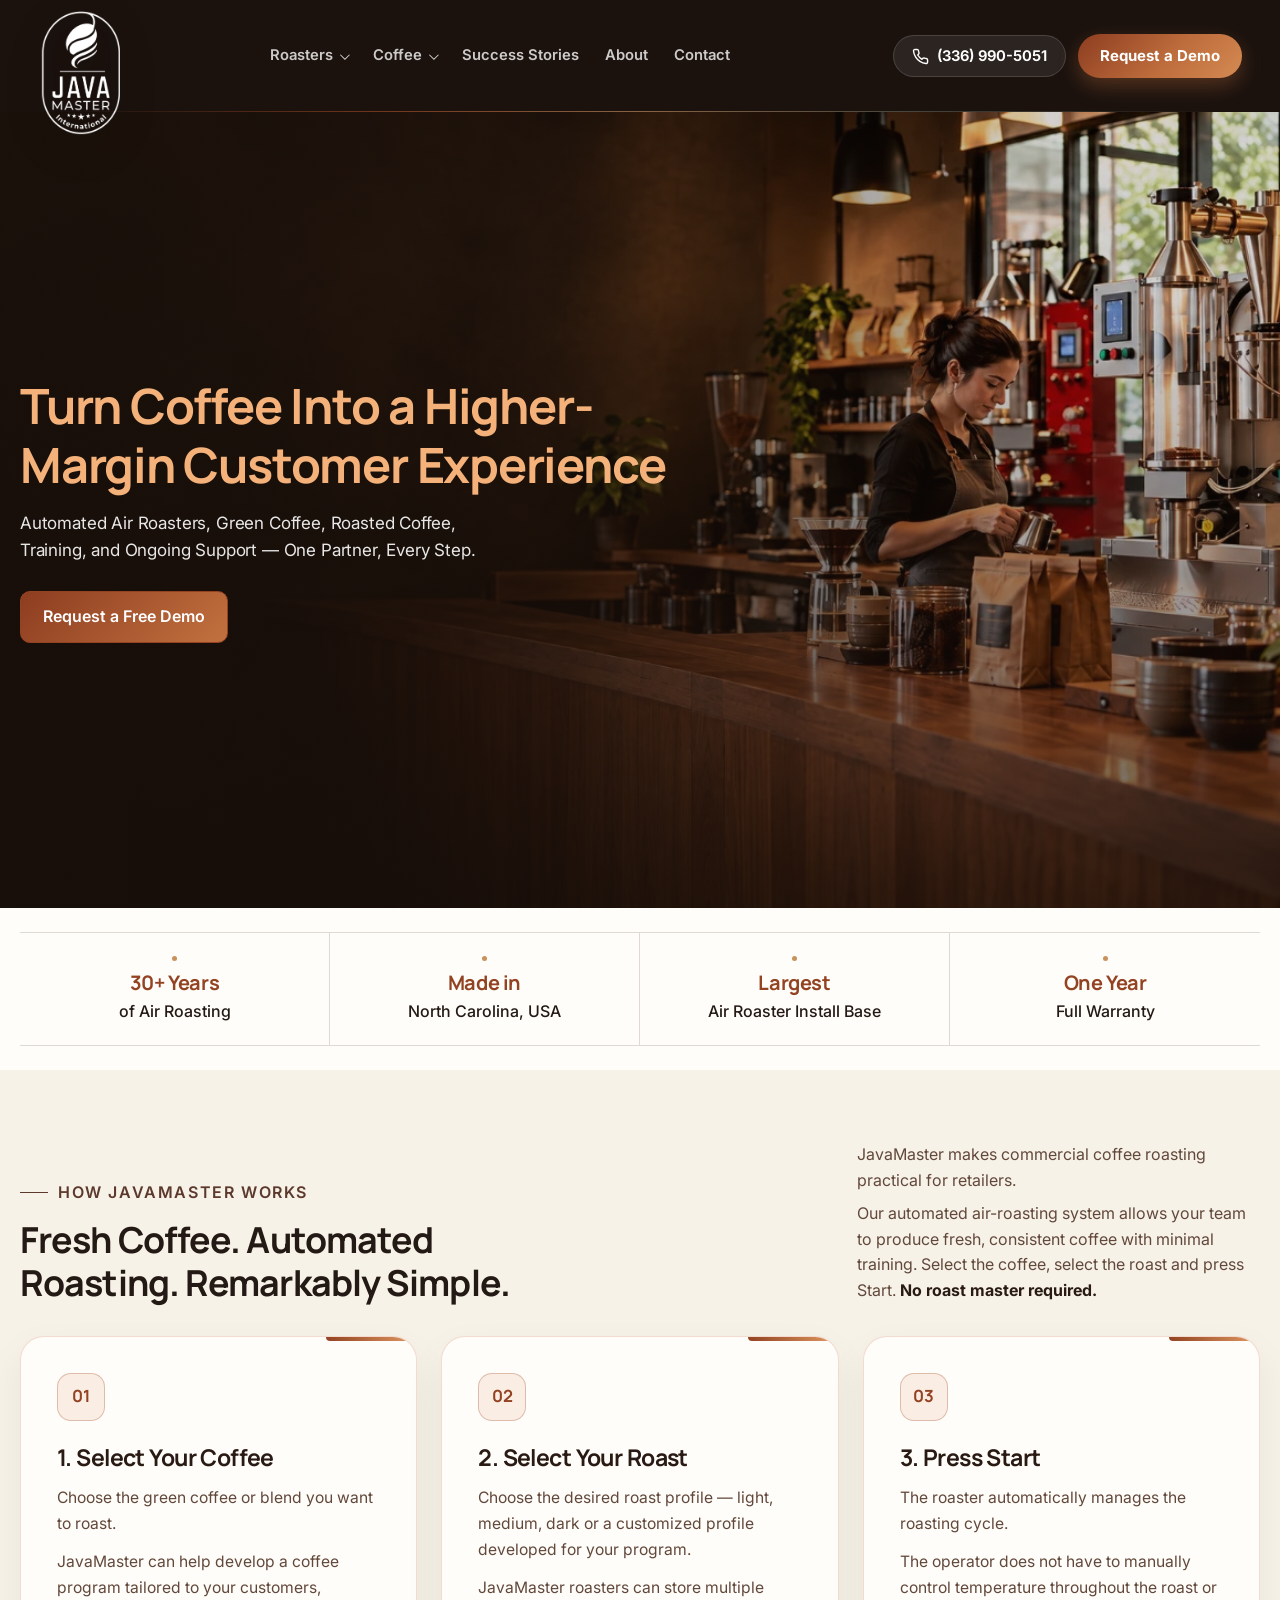
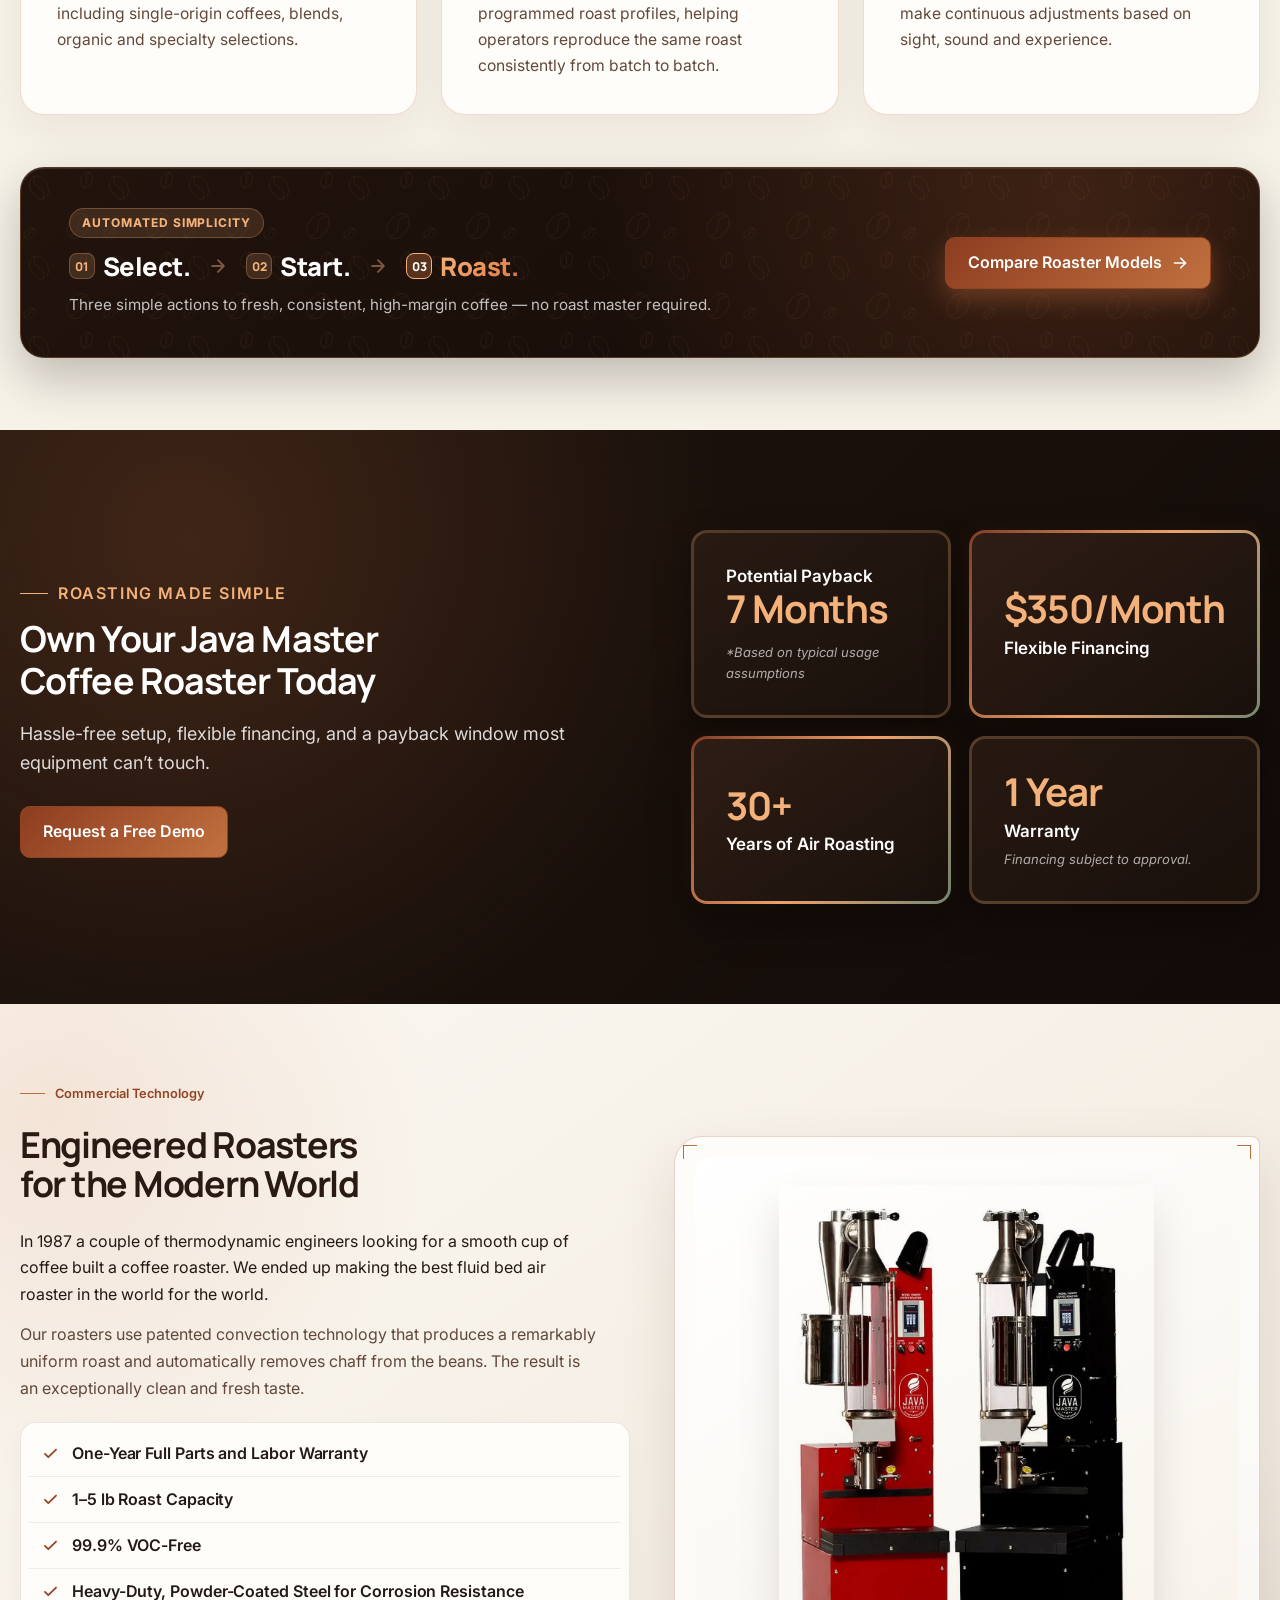
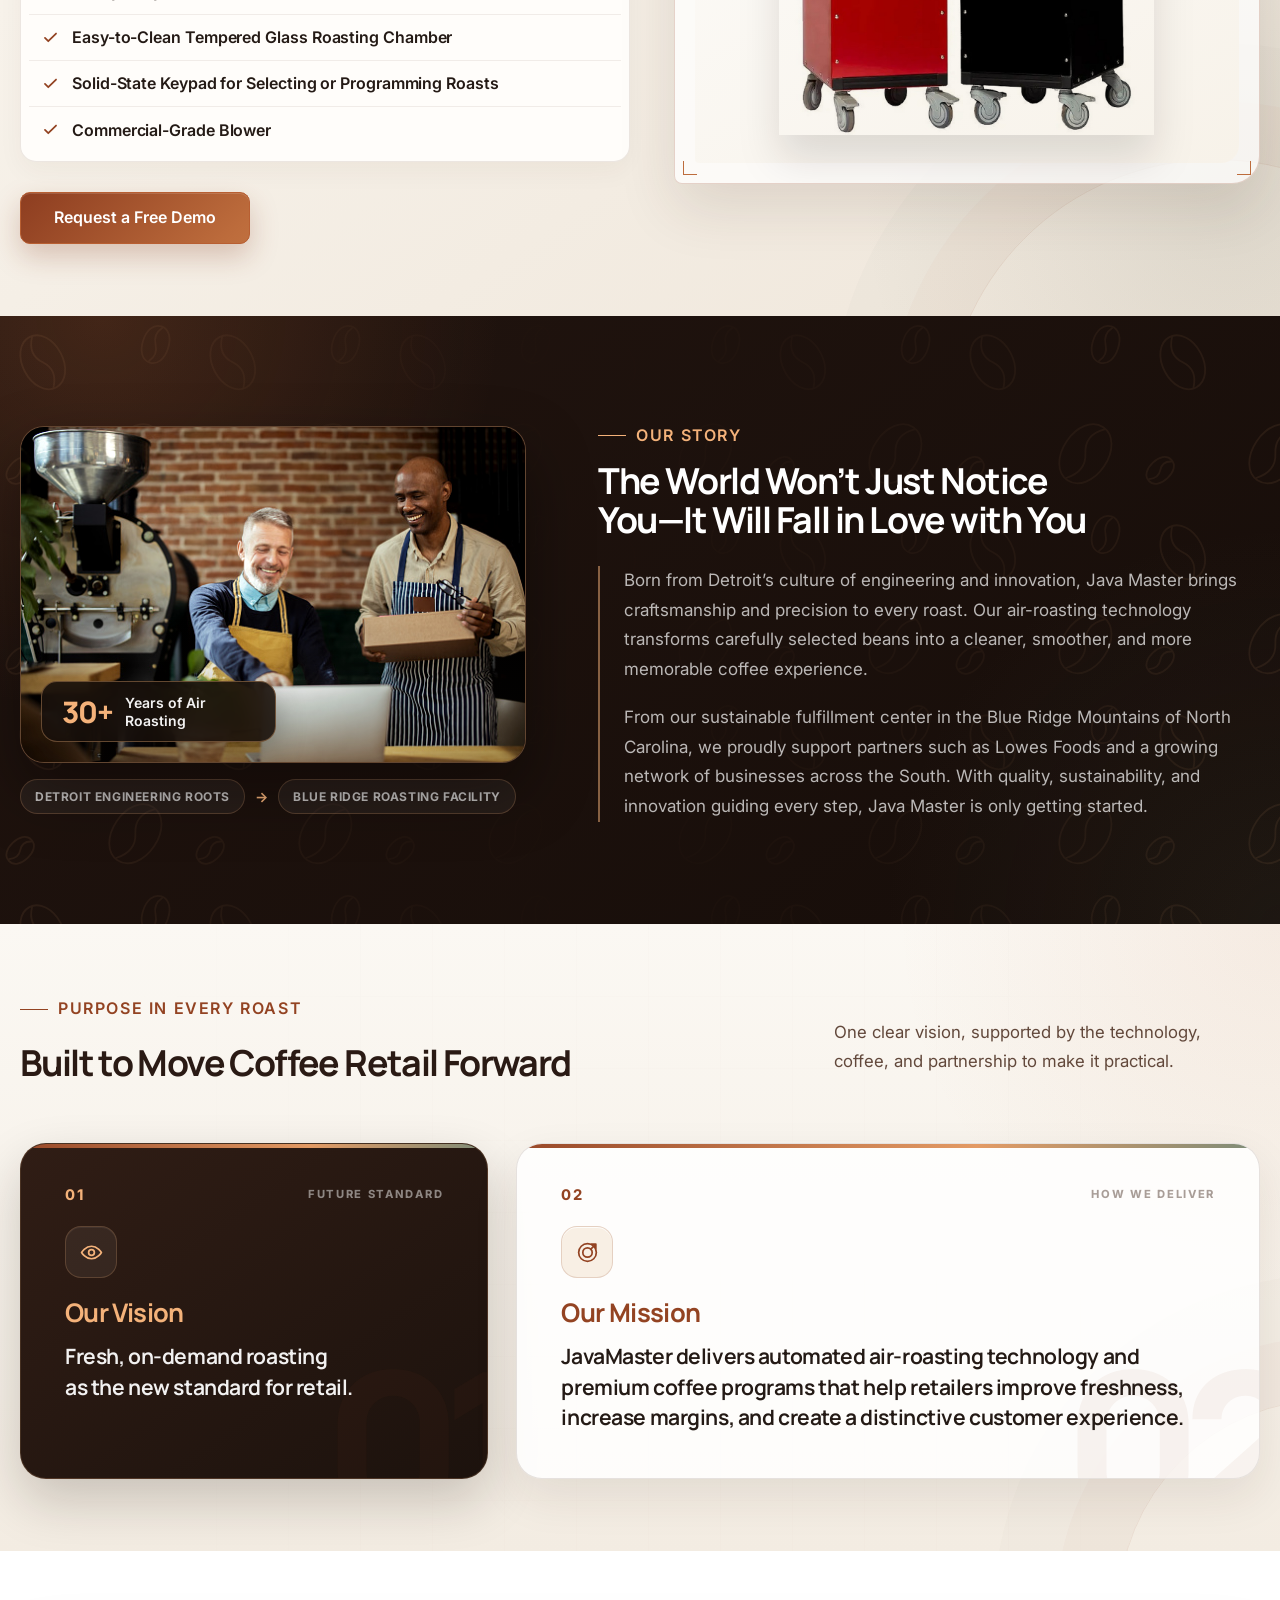
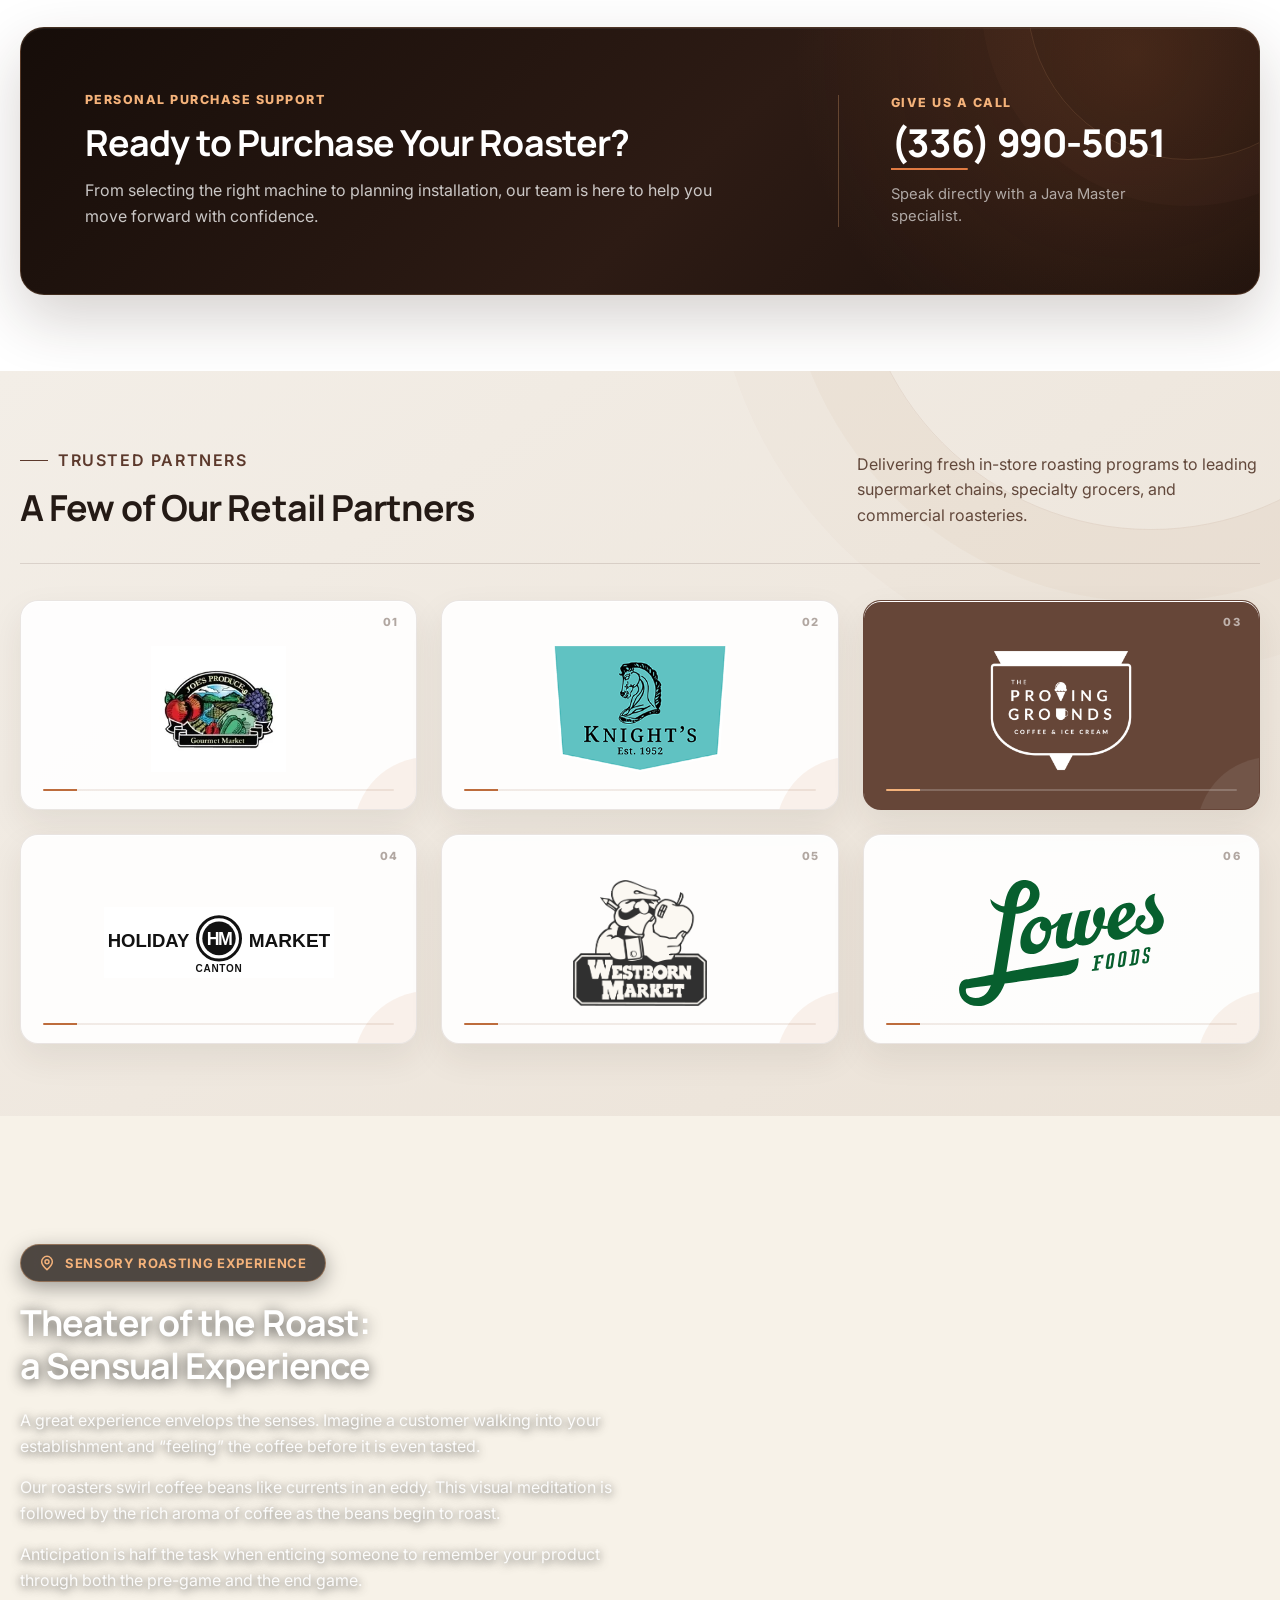
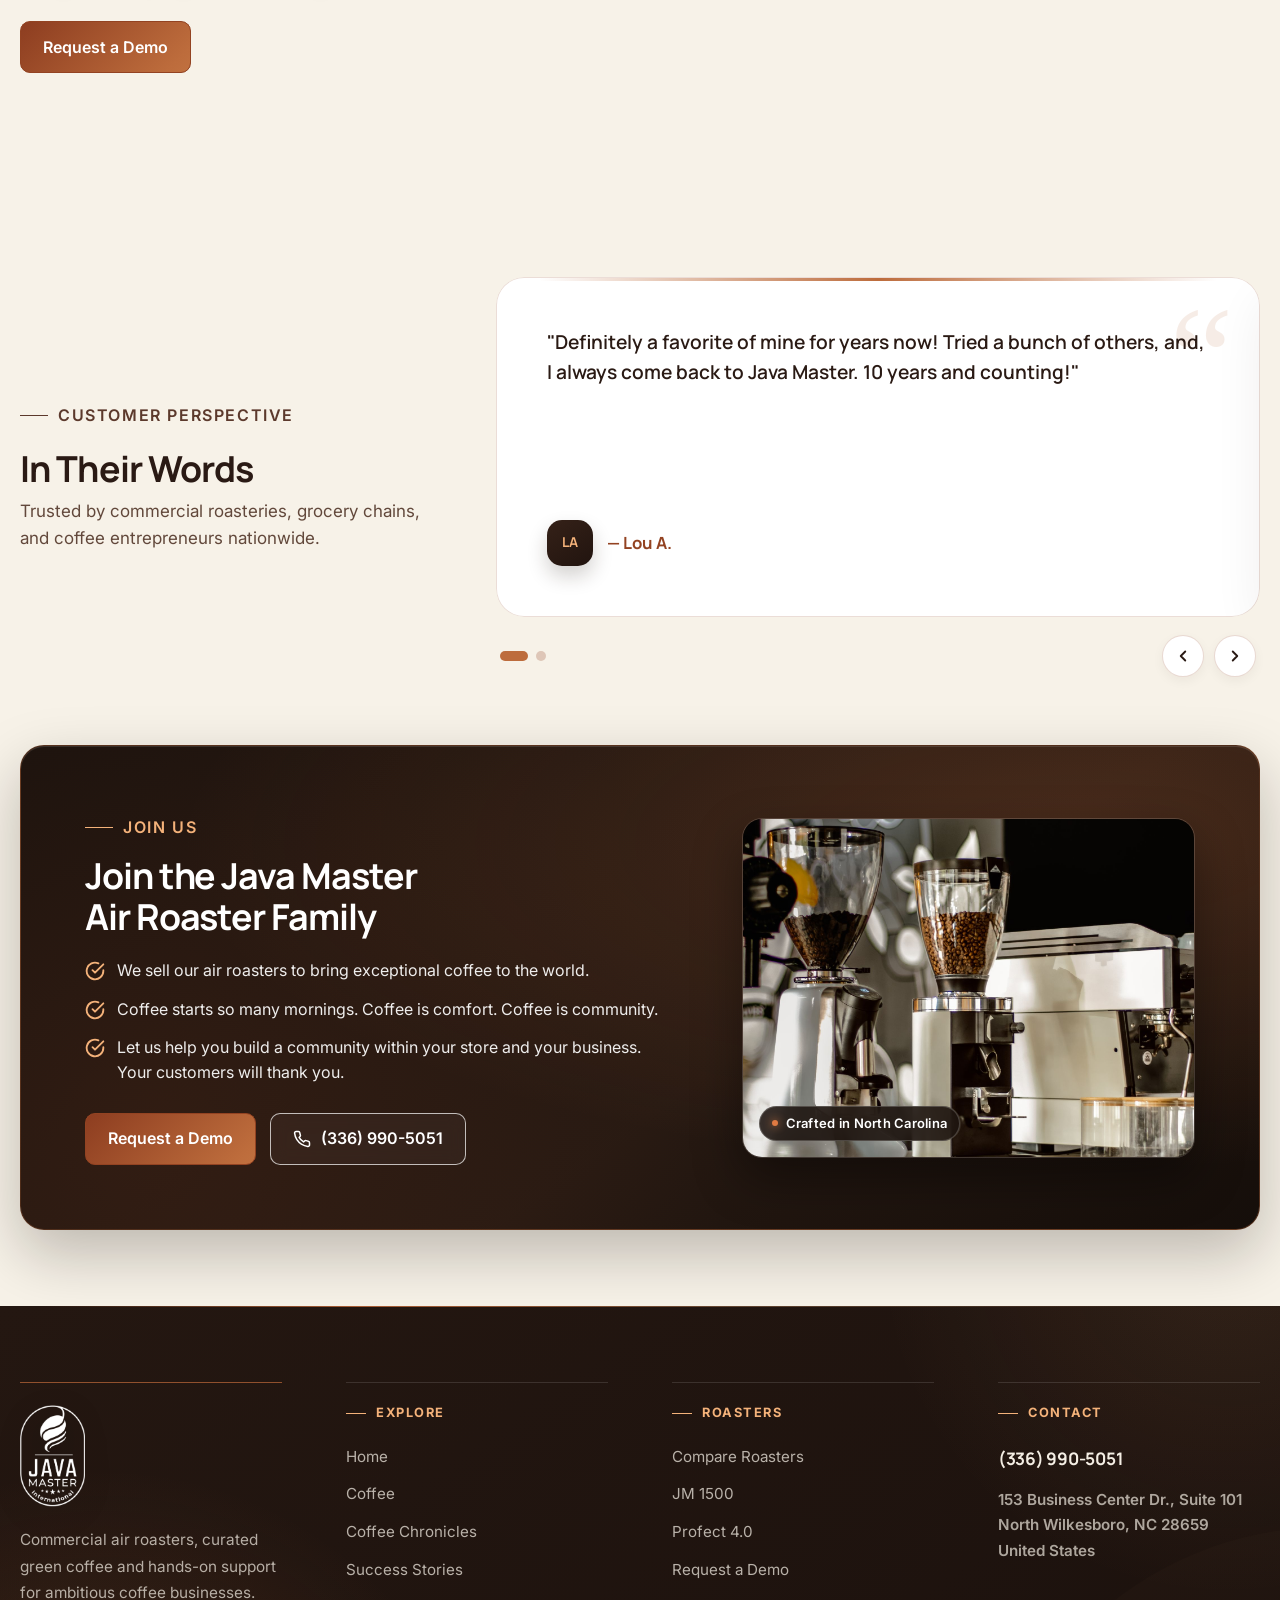
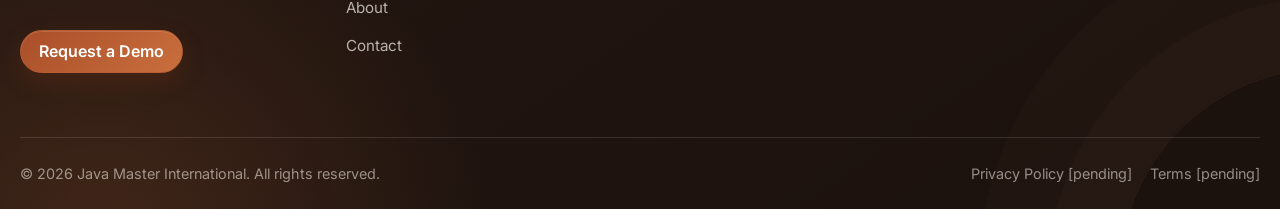
==== commit bb42d74e: "Refresh homepage hero artwork" ====
--- a/index.html
+++ b/index.html
@@ -10,7 +10,7 @@
   <meta property="og:description" content="Commercial air roasting equipment and complete coffee business support.">
   <meta property="og:image" content="https://example.com/assets/images/og-home.jpg">
   <meta property="og:type" content="website">
-  <link rel="preload" as="image" href="assets/images/hero-coffee-business.jpg">
+  <link rel="preload" as="image" href="assets/images/hero-coffee-business-v2.webp" imagesrcset="assets/images/hero-coffee-business-v2-1280.webp 1280w, assets/images/hero-coffee-business-v2.webp 2560w" imagesizes="100vw" type="image/webp">
   <link rel="stylesheet" href="assets/css/style.css">
   <link rel="stylesheet" href="assets/css/responsive.css">
   <!-- Client confirmation required: replace canonical and Open Graph placeholder URLs before launch. -->
@@ -60,8 +60,8 @@
         </div>
         <div class="hero__media">
           <picture>
-            <source type="image/webp" srcset="assets/images/hero-coffee-business-960.webp 960w, assets/images/hero-coffee-business.webp 1920w" sizes="(max-width: 900px) 100vw, 50vw">
-            <img src="assets/images/hero-coffee-business.jpg" srcset="assets/images/hero-coffee-business-960.jpg 960w, assets/images/hero-coffee-business.jpg 1920w" sizes="(max-width: 900px) 100vw, 50vw" alt="Barista operating a Java Master commercial air roaster on a modern coffee bar counter" width="1920" height="1080" fetchpriority="high">
+            <source type="image/webp" srcset="assets/images/hero-coffee-business-v2-1280.webp 1280w, assets/images/hero-coffee-business-v2.webp 2560w" sizes="100vw">
+            <img src="assets/images/hero-coffee-business-v2.jpg" srcset="assets/images/hero-coffee-business-v2-1280.jpg 1280w, assets/images/hero-coffee-business-v2.jpg 2560w" sizes="100vw" alt="Barista operating a Java Master commercial air roaster on a modern coffee bar counter" width="2560" height="1440" fetchpriority="high" decoding="async">
           </picture>
         </div>
       </div>
--- a/assets/css/style.css
+++ b/assets/css/style.css
@@ -168,7 +168,7 @@
 .button__icon { flex-shrink: 0; width: 18px; height: 18px; display: inline-block; vertical-align: middle; }
 .button-row { display: flex; flex-wrap: wrap; gap: 12px; }
 
-.hero { min-height: clamp(680px, calc(100svh - var(--header-height)), 880px); display: grid; align-items: stretch; background: var(--espresso); }
+.hero { min-height: clamp(780px, calc(100svh - var(--header-height)), 880px); display: grid; align-items: stretch; background: var(--espresso); }
 .hero__grid { position: relative; min-height: clamp(680px, calc(100svh - var(--header-height)), 880px); display: grid; overflow: hidden; }
 .hero__content { position: relative; z-index: 2; width: min(var(--container), calc(100% - 40px)); margin-inline: auto; padding-block: clamp(72px, 9vh, 112px); display: flex; flex-direction: column; justify-content: center; color: #fff; }
 .hero .eyebrow { color: #fff; }
@@ -179,7 +179,7 @@
 .hero__lede span + span::before { content: " "; }
 .hero__media { position: absolute; z-index: 0; inset: 0; min-height: 600px; overflow: hidden; background: var(--espresso); }
 .hero__media::after { position: absolute; inset: 0; background: linear-gradient(90deg, rgba(24,15,10,.9) 0%, rgba(24,15,10,.67) 46%, rgba(24,15,10,.18) 80%), linear-gradient(0deg, rgba(24,15,10,.62) 0%, rgba(24,15,10,.12) 58%, transparent 78%); content: ""; }
-.hero__media img { width: 100%; height: 100%; object-fit: cover; object-position: 72% 35%; }
+.hero__media img { width: 100%; height: 100%; object-fit: cover; object-position: center right; }
 
 .stats { display: grid; grid-template-columns: repeat(4, 1fr); border-top: 1px solid var(--line); border-bottom: 1px solid var(--line); }
 .stat { padding: 28px clamp(18px, 2.5vw, 32px); border-right: 1px solid var(--line); }
@@ -813,43 +813,216 @@
 .about-partners__head h2 { margin: 0; }
 
 .about-roasters-cta { position: relative; background: var(--paper); }
-.about-roasters-cta__panel { position: relative; min-height: 580px; display: grid; grid-template-columns: minmax(0, 1.15fr) minmax(420px, 1fr); align-items: center; gap: clamp(36px, 5vw, 68px); overflow: hidden; padding: clamp(38px, 5vw, 64px); border: 1px solid rgba(244,178,122,.22); border-radius: 32px; background: radial-gradient(circle at 88% 18%, rgba(201,111,61,.28), transparent 45%), radial-gradient(circle at 12% 85%, rgba(189,108,60,.14), transparent 40%), linear-gradient(145deg, #1f120c 0%, #100a07 100%); box-shadow: 0 32px 80px rgba(16,10,7,.35), inset 0 1px 0 rgba(255,255,255,.12); }
-.about-roasters-cta__panel::before { position: absolute; inset: 0; opacity: .06; background-image: url('../images/coffee-bean-pattern.svg'); background-size: 160px; pointer-events: none; content: ""; }
+.about-roasters-cta__panel {
+  position: relative;
+  min-height: 580px;
+  display: grid;
+  grid-template-columns: minmax(0, 1.18fr) minmax(420px, 1fr);
+  align-items: center;
+  gap: clamp(40px, 5vw, 76px);
+  overflow: hidden;
+  padding: clamp(42px, 5.5vw, 72px);
+  border: 1px solid rgba(244, 178, 122, 0.22);
+  border-radius: 36px;
+  background: radial-gradient(circle at 90% 15%, rgba(201, 111, 61, 0.26), transparent 45%), radial-gradient(circle at 10% 85%, rgba(189, 108, 60, 0.12), transparent 40%), linear-gradient(150deg, #1e120c 0%, #0f0906 100%);
+  box-shadow: 0 32px 80px rgba(15, 9, 6, 0.4), inset 0 1px 0 rgba(255, 255, 255, 0.12);
+}
+.about-roasters-cta__panel::before {
+  position: absolute;
+  inset: 0;
+  opacity: .05;
+  background-image: url('../images/coffee-bean-pattern.svg');
+  background-size: 150px;
+  pointer-events: none;
+  content: "";
+}
 .about-roasters-cta__content { position: relative; z-index: 2; min-width: 0; }
-.about-roasters-cta__eyebrow { display: inline-flex; align-items: center; gap: 8px; padding: 6px 14px; border-radius: 999px; background: rgba(244,178,122,.12); border: 1px solid rgba(244,178,122,.26); color: #f4b27a; font-size: 0.8rem; font-weight: 750; text-transform: uppercase; letter-spacing: 0.08em; margin-bottom: 20px; }
+.about-roasters-cta__eyebrow {
+  display: inline-flex;
+  align-items: center;
+  gap: 8px;
+  padding: 6px 14px;
+  border-radius: 999px;
+  background: rgba(244, 178, 122, 0.12);
+  border: 1px solid rgba(244, 178, 122, 0.28);
+  color: #f4b27a;
+  font-size: 0.8rem;
+  font-weight: 750;
+  text-transform: uppercase;
+  letter-spacing: 0.08em;
+  margin-bottom: 20px;
+}
 .about-roasters-cta__dot { width: 7px; height: 7px; border-radius: 50%; background: #f4b27a; box-shadow: 0 0 10px #f4b27a; }
-.about-roasters-cta__title { margin: 0 0 16px; color: #ffffff; font-family: var(--font-title); font-size: clamp(1.75rem, 2.5vw, 2.35rem); font-weight: 800; line-height: 1.18; letter-spacing: -0.03em; text-wrap: balance; }
-.about-roasters-cta__title-accent { background: linear-gradient(135deg, #f4b27a 0%, #e07a42 100%); -webkit-background-clip: text; -webkit-text-fill-color: transparent; }
-.about-roasters-cta__text { max-width: 620px; margin: 0 0 28px; color: rgba(255,255,255,.82); font-size: 1.02rem; line-height: 1.68; text-wrap: pretty; }
-.about-roasters-cta__pillars { display: grid; grid-template-columns: repeat(3, minmax(0, 1fr)); gap: 12px; margin-bottom: 32px; }
-.cta-pillar { display: flex; flex-direction: column; gap: 8px; padding: 14px; border-radius: 16px; background: rgba(255,255,255,.045); border: 1px solid rgba(244,178,122,.14); backdrop-filter: blur(8px); -webkit-backdrop-filter: blur(8px); transition: background 0.25s ease, border-color 0.25s ease, transform 0.25s ease; }
-.cta-pillar:hover { background: rgba(255,255,255,.08); border-color: rgba(244,178,122,.35); transform: translateY(-2px); }
-.cta-pillar__icon { width: 34px; height: 34px; flex: 0 0 34px; border-radius: 10px; background: rgba(201,111,61,.2); color: #f4b27a; display: grid; place-items: center; }
-.cta-pillar__icon svg { width: 18px; height: 18px; fill: none; stroke: currentColor; stroke-width: 2; stroke-linecap: round; stroke-linejoin: round; }
-.cta-pillar__info strong { display: block; font-family: var(--font-title); font-size: 0.88rem; font-weight: 750; color: #ffffff; line-height: 1.25; }
-.cta-pillar__info span { display: block; font-size: 0.76rem; color: rgba(255,255,255,.65); line-height: 1.35; margin-top: 2px; }
-.about-roasters-cta__actions { display: flex; align-items: center; flex-wrap: wrap; gap: 22px; }
-.about-roasters-cta__actions .button { box-shadow: 0 10px 26px rgba(189,108,60,.4); }
+.about-roasters-cta__title {
+  margin: 0 0 18px;
+  color: #ffffff;
+  font-family: var(--font-title);
+  font-size: clamp(1.85rem, 2.7vw, 2.5rem);
+  font-weight: 800;
+  line-height: 1.18;
+  letter-spacing: -0.025em;
+  text-wrap: balance;
+}
+.about-roasters-cta__title-accent {
+  background: linear-gradient(135deg, #f4b27a 0%, #e07a42 100%);
+  -webkit-background-clip: text;
+  -webkit-text-fill-color: transparent;
+}
+.about-roasters-cta__text {
+  max-width: 620px;
+  margin: 0 0 32px;
+  color: rgba(255, 255, 255, 0.84);
+  font-size: 1.04rem;
+  line-height: 1.7;
+  text-wrap: pretty;
+}
+.about-roasters-cta__features {
+  display: grid;
+  gap: 16px;
+  margin-bottom: 36px;
+}
+.cta-feature-item {
+  display: flex;
+  align-items: flex-start;
+  gap: 16px;
+  padding: 14px 18px;
+  border-radius: 18px;
+  background: rgba(255, 255, 255, 0.04);
+  border: 1px solid rgba(244, 178, 122, 0.14);
+  backdrop-filter: blur(8px);
+  -webkit-backdrop-filter: blur(8px);
+  transition: transform 0.25s ease, background 0.25s ease, border-color 0.25s ease;
+}
+.cta-feature-item:hover {
+  background: rgba(255, 255, 255, 0.075);
+  border-color: rgba(244, 178, 122, 0.35);
+  transform: translateX(4px);
+}
+.cta-feature-item__icon {
+  width: 38px;
+  height: 38px;
+  flex: 0 0 38px;
+  border-radius: 11px;
+  background: rgba(201, 111, 61, 0.2);
+  color: #f4b27a;
+  display: grid;
+  place-items: center;
+}
+.cta-feature-item__icon svg {
+  width: 20px;
+  height: 20px;
+  fill: none;
+  stroke: currentColor;
+  stroke-width: 2;
+  stroke-linecap: round;
+  stroke-linejoin: round;
+}
+.cta-feature-item__body strong {
+  display: block;
+  font-family: var(--font-title);
+  font-size: 0.95rem;
+  font-weight: 750;
+  color: #ffffff;
+  line-height: 1.3;
+}
+.cta-feature-item__body p {
+  margin: 3px 0 0;
+  font-size: 0.82rem;
+  color: rgba(255, 255, 255, 0.68);
+  line-height: 1.45;
+}
+.about-roasters-cta__actions { display: flex; align-items: center; flex-wrap: wrap; gap: 24px; }
+.about-roasters-cta__actions .button { box-shadow: 0 10px 26px rgba(189, 108, 60, 0.4); }
 .about-roasters-cta__actions .button__arrow { transition: transform 0.25s ease; }
 .about-roasters-cta__actions .button:hover .button__arrow { transform: translateX(4px); }
-.about-roasters-cta__sublink { display: inline-flex; align-items: center; gap: 6px; color: #f4b27a; font-size: 0.95rem; font-weight: 700; text-decoration: none; transition: color 0.2s ease, transform 0.2s ease; }
+.about-roasters-cta__sublink {
+  display: inline-flex;
+  align-items: center;
+  gap: 6px;
+  color: #f4b27a;
+  font-size: 0.95rem;
+  font-weight: 700;
+  text-decoration: none;
+  transition: color 0.2s ease, transform 0.2s ease;
+}
 .about-roasters-cta__sublink svg { transition: transform 0.2s ease; }
 .about-roasters-cta__sublink:hover { color: #ffffff; transform: translateX(3px); }
 .about-roasters-cta__sublink:hover svg { transform: translateX(2px); }
 
-.about-roasters-cta__showcase { position: relative; z-index: 1; display: grid; grid-template-columns: 1.18fr 0.82fr; gap: 16px; align-items: stretch; height: 100%; min-height: 480px; }
-.about-roasters-cta__card-main, .about-roasters-cta__card-secondary { position: relative; min-width: 0; height: 100%; border-radius: 22px; overflow: hidden; box-shadow: 0 20px 48px rgba(0,0,0,.35); border: 1px solid rgba(255,255,255,.16); background: #190e09; }
-.about-roasters-cta__photo { position: relative; width: 100%; height: 100%; margin: 0; }
-.about-roasters-cta__photo picture, .about-roasters-cta__photo img { width: 100%; height: 100%; display: block; }
-.about-roasters-cta__photo img { object-fit: cover; object-position: center; transition: transform 700ms cubic-bezier(.2,.75,.2,1); }
-.about-roasters-cta__card-main:hover img, .about-roasters-cta__card-secondary:hover img { transform: scale(1.04); }
-.about-roasters-cta__floating-tag { position: absolute; bottom: 16px; left: 16px; right: 16px; display: flex; align-items: center; gap: 12px; padding: 12px 16px; border-radius: 16px; background: rgba(18,11,7,.88); backdrop-filter: blur(14px); -webkit-backdrop-filter: blur(14px); border: 1px solid rgba(244,178,122,.26); color: #ffffff; box-shadow: 0 12px 30px rgba(0,0,0,.35); }
-.floating-tag__dot { width: 8px; height: 8px; flex: 0 0 8px; border-radius: 50%; background: #f4b27a; box-shadow: 0 0 8px #f4b27a; }
-.floating-tag__text strong { display: block; font-family: var(--font-title); font-size: 0.88rem; font-weight: 750; color: #f4b27a; line-height: 1.2; }
-.floating-tag__text span { display: block; font-size: 0.76rem; color: rgba(255,255,255,.82); line-height: 1.3; margin-top: 2px; }
-.about-roasters-cta__micro-metric { position: absolute; top: 16px; right: 16px; padding: 10px 14px; border-radius: 14px; background: rgba(18,11,7,.88); backdrop-filter: blur(14px); -webkit-backdrop-filter: blur(14px); border: 1px solid rgba(244,178,122,.26); color: #ffffff; text-align: center; box-shadow: 0 10px 24px rgba(0,0,0,.3); }
-.micro-metric__value { display: block; font-family: var(--font-title); font-size: 1.35rem; font-weight: 850; color: #f4b27a; line-height: 1; }
-.micro-metric__label { display: block; font-size: 0.68rem; font-weight: 700; text-transform: uppercase; letter-spacing: 0.05em; color: rgba(255,255,255,.82); margin-top: 3px; }
+.about-roasters-cta__showcase {
+  position: relative;
+  z-index: 1;
+  height: 100%;
+  min-height: 480px;
+  display: flex;
+}
+.about-roasters-cta__showcase-card {
+  position: relative;
+  width: 100%;
+  height: 100%;
+  min-height: 480px;
+  margin: 0;
+  border-radius: 26px;
+  overflow: hidden;
+  box-shadow: 0 24px 60px rgba(0, 0, 0, 0.45);
+  border: 1px solid rgba(255, 255, 255, 0.16);
+  background: #180e08;
+}
+.about-roasters-cta__showcase-card picture,
+.about-roasters-cta__showcase-card img {
+  width: 100%;
+  height: 100%;
+  min-height: 480px;
+  display: block;
+}
+.about-roasters-cta__showcase-card img {
+  object-fit: cover;
+  object-position: center;
+  transition: transform 700ms cubic-bezier(.2, .75, .2, 1);
+}
+.about-roasters-cta__showcase-card:hover img { transform: scale(1.035); }
+.about-roasters-cta__floating-badge {
+  position: absolute;
+  bottom: 18px;
+  left: 18px;
+  right: 18px;
+  display: flex;
+  align-items: center;
+  gap: 14px;
+  padding: 14px 18px;
+  border-radius: 18px;
+  background: rgba(18, 11, 7, 0.88);
+  backdrop-filter: blur(14px);
+  -webkit-backdrop-filter: blur(14px);
+  border: 1px solid rgba(244, 178, 122, 0.28);
+  color: #ffffff;
+  box-shadow: 0 14px 32px rgba(0, 0, 0, 0.38);
+}
+.floating-badge__icon {
+  width: 36px;
+  height: 36px;
+  flex: 0 0 36px;
+  border-radius: 10px;
+  background: rgba(201, 111, 61, 0.25);
+  color: #f4b27a;
+  display: grid;
+  place-items: center;
+}
+.floating-badge__text strong {
+  display: block;
+  font-family: var(--font-title);
+  font-size: 0.92rem;
+  font-weight: 750;
+  color: #f4b27a;
+  line-height: 1.25;
+}
+.floating-badge__text span {
+  display: block;
+  font-size: 0.78rem;
+  color: rgba(255, 255, 255, 0.84);
+  line-height: 1.35;
+  margin-top: 2px;
+}
 
 .about-contact-panel { border-top: 1px solid var(--line); background: linear-gradient(135deg, #f3e9dd 0%, #fffaf3 100%); }
 .about-contact-panel__layout { display: grid; grid-template-columns: minmax(0, 7fr) minmax(300px, 5fr); align-items: center; gap: clamp(34px, 6vw, 80px); }
@@ -1299,7 +1472,7 @@
 .contact-hero { position: relative; min-height: 560px; display: grid; align-items: end; overflow: hidden; isolation: isolate; background: #17100c; color: #fff; }
 .contact-hero::after { position: absolute; z-index: -1; inset: 0; background: linear-gradient(90deg,rgba(18,10,7,.96) 0%,rgba(18,10,7,.8) 50%,rgba(18,10,7,.24) 100%),linear-gradient(0deg,rgba(18,10,7,.56),transparent 62%); content: ""; }
 .contact-hero__media { position: absolute; z-index: -2; inset: 0; }
-.contact-hero__media img { width: 100%; height: 100%; object-fit: cover; object-position: center 58%; }
+.contact-hero__media img { width: 100%; height: 100%; object-fit: cover; object-position: center 0; }
 .contact-hero__content { padding-block: clamp(72px,9vw,112px); }
 .contact-hero .breadcrumb,.contact-hero .breadcrumb a { color: rgba(255,255,255,.74); }
 .contact-hero .eyebrow { color: #f4b27a; }
--- a/assets/css/responsive.css
+++ b/assets/css/responsive.css
@@ -145,9 +145,9 @@
   .about-benefit-card { padding: 28px; }
   .about-sustainability__card { padding: 36px 28px; border-radius: 28px; }
   .about-sustainability__media, .about-sustainability__media img { min-height: 380px; }
+  .about-roasters-cta__panel { grid-template-columns: 1fr; gap: 36px; padding: 36px 28px; }
   .about-roasters-cta__content { padding: 0; }
-  .about-roasters-cta__pillars { grid-template-columns: repeat(3, 1fr); gap: 10px; }
-  .about-roasters-cta__showcase { height: 360px; min-height: 0; }
+  .about-roasters-cta__showcase, .about-roasters-cta__showcase-card, .about-roasters-cta__showcase-card img { height: 380px; min-height: 380px; }
   .purpose-card { min-height: 0; padding-top: 30px; }
   .purpose-card__icon { position: relative; top: auto; left: auto; margin: 0 0 20px; }
 }
@@ -217,9 +217,9 @@
   .about-sustainability__badge-float { bottom: 14px; left: 14px; right: 14px; padding: 10px 14px; gap: 10px; }
   .about-roasters-cta__panel { border-radius: 24px; padding: 28px 18px; gap: 28px; }
   .about-roasters-cta__content { padding: 0; }
-  .about-roasters-cta__pillars { grid-template-columns: 1fr; gap: 10px; margin-bottom: 24px; }
-  .about-roasters-cta__showcase { grid-template-columns: 1fr; height: auto; gap: 14px; }
-  .about-roasters-cta__card-main, .about-roasters-cta__card-secondary { height: 250px; border-radius: 18px; }
+  .about-roasters-cta__features { gap: 12px; margin-bottom: 26px; }
+  .cta-feature-item { padding: 12px 14px; gap: 12px; }
+  .about-roasters-cta__showcase, .about-roasters-cta__showcase-card, .about-roasters-cta__showcase-card img { height: 280px; min-height: 280px; border-radius: 20px; }
   .about-roasters-cta__actions { flex-direction: column; align-items: stretch; gap: 14px; }
   .about-roasters-cta__actions .button { width: 100%; justify-content: center; }
   .about-roasters-cta__sublink { justify-content: center; }
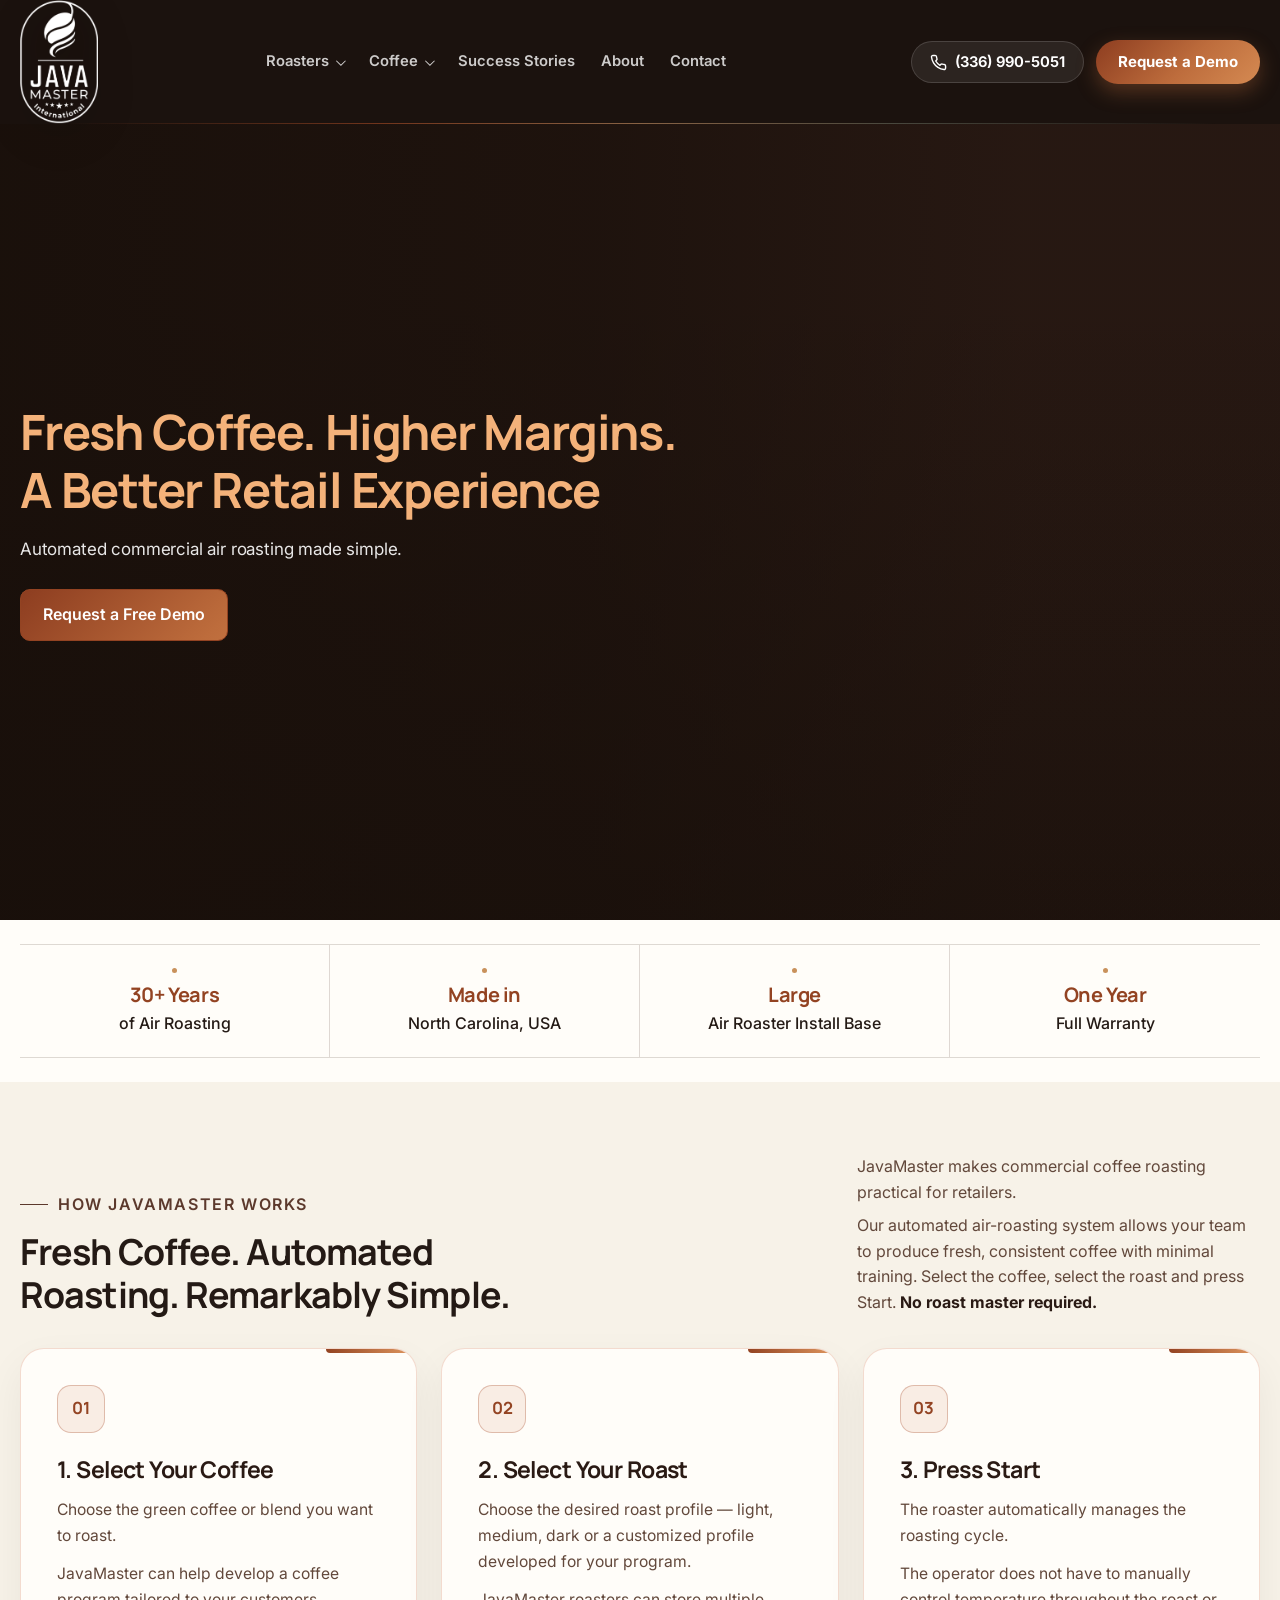
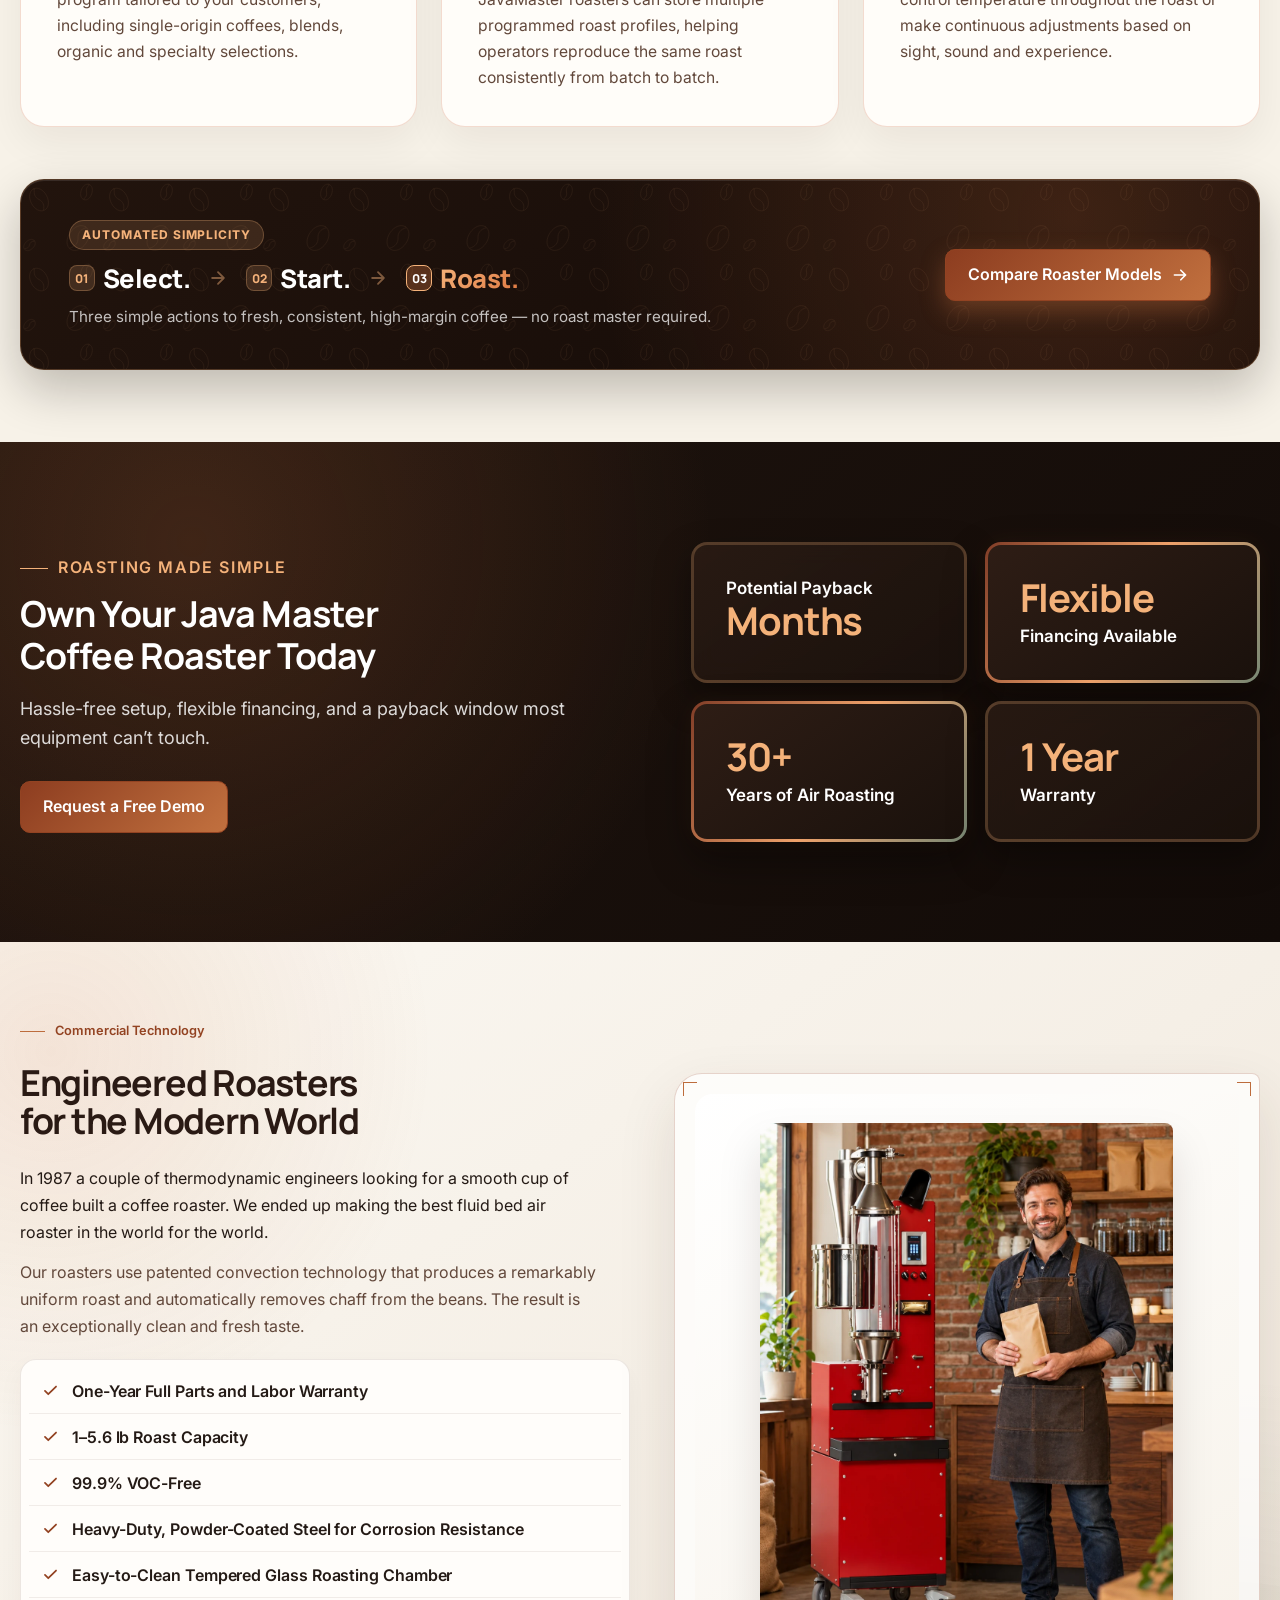
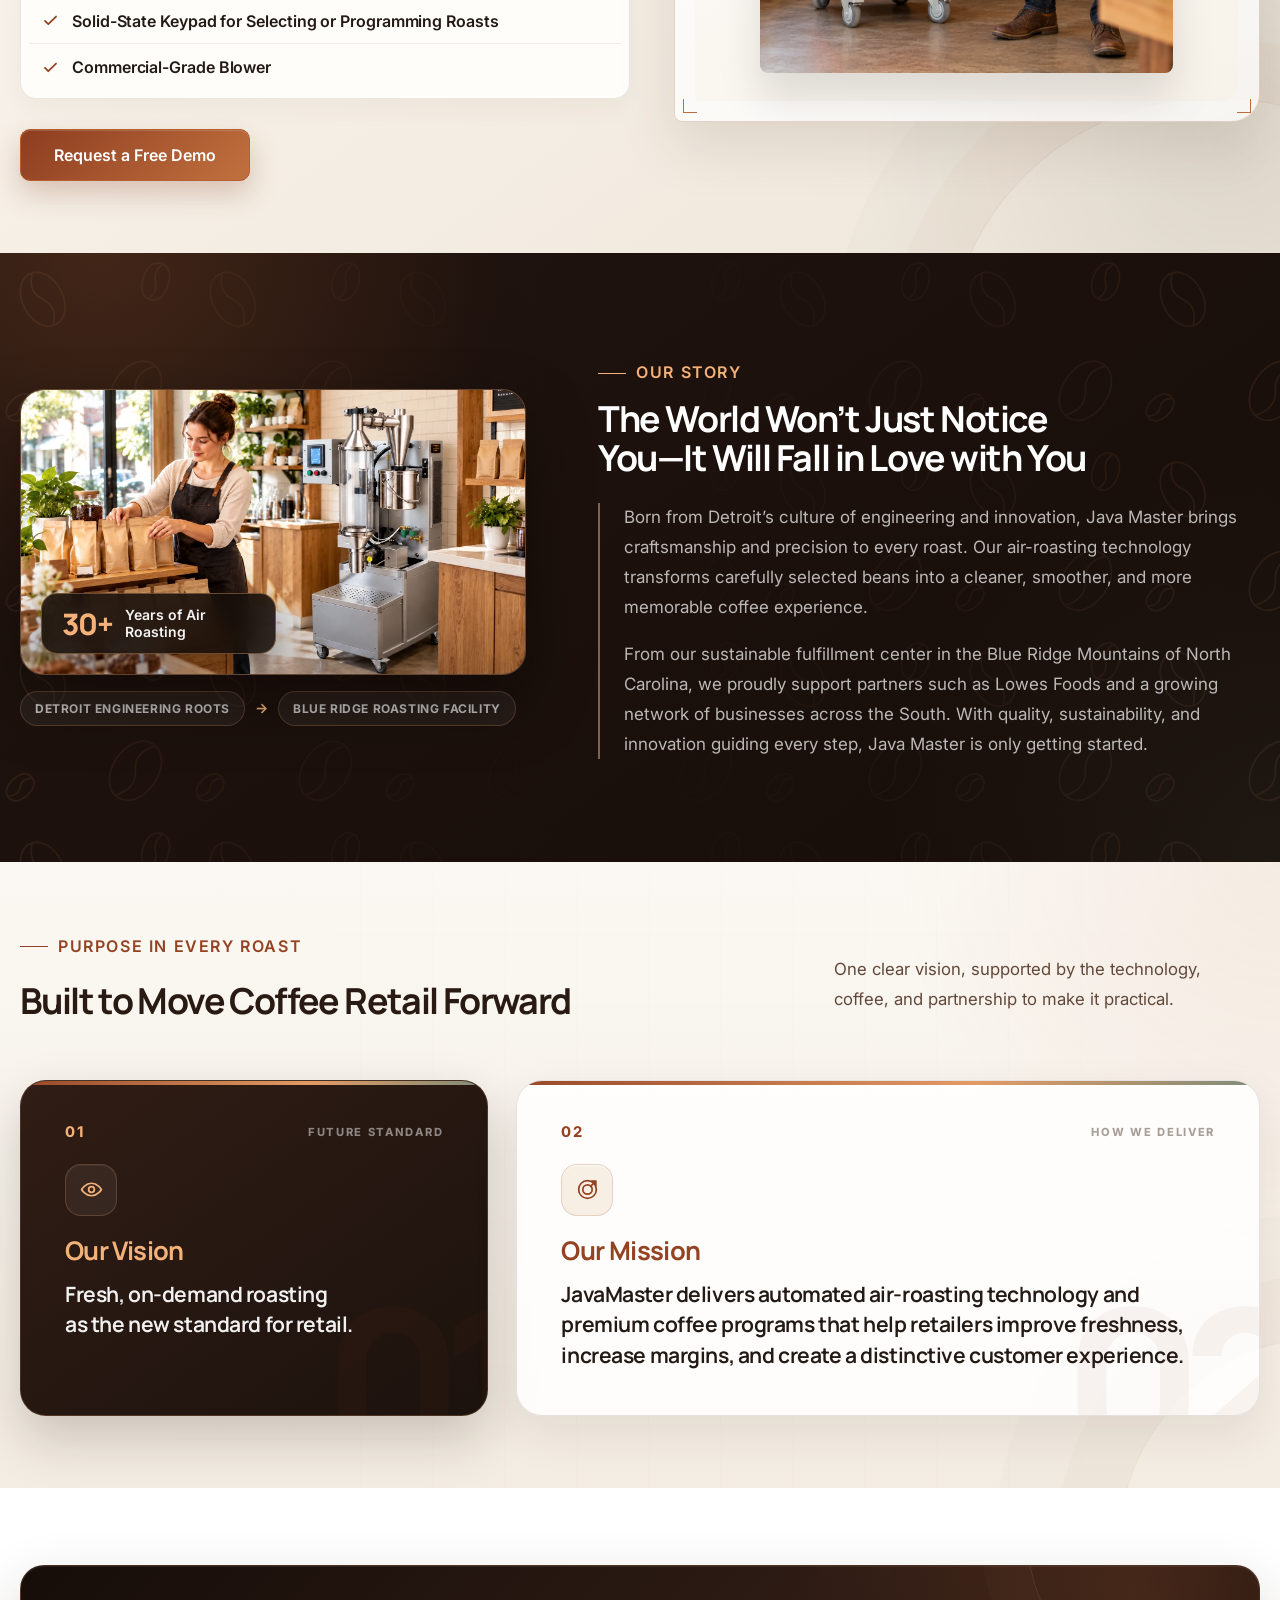
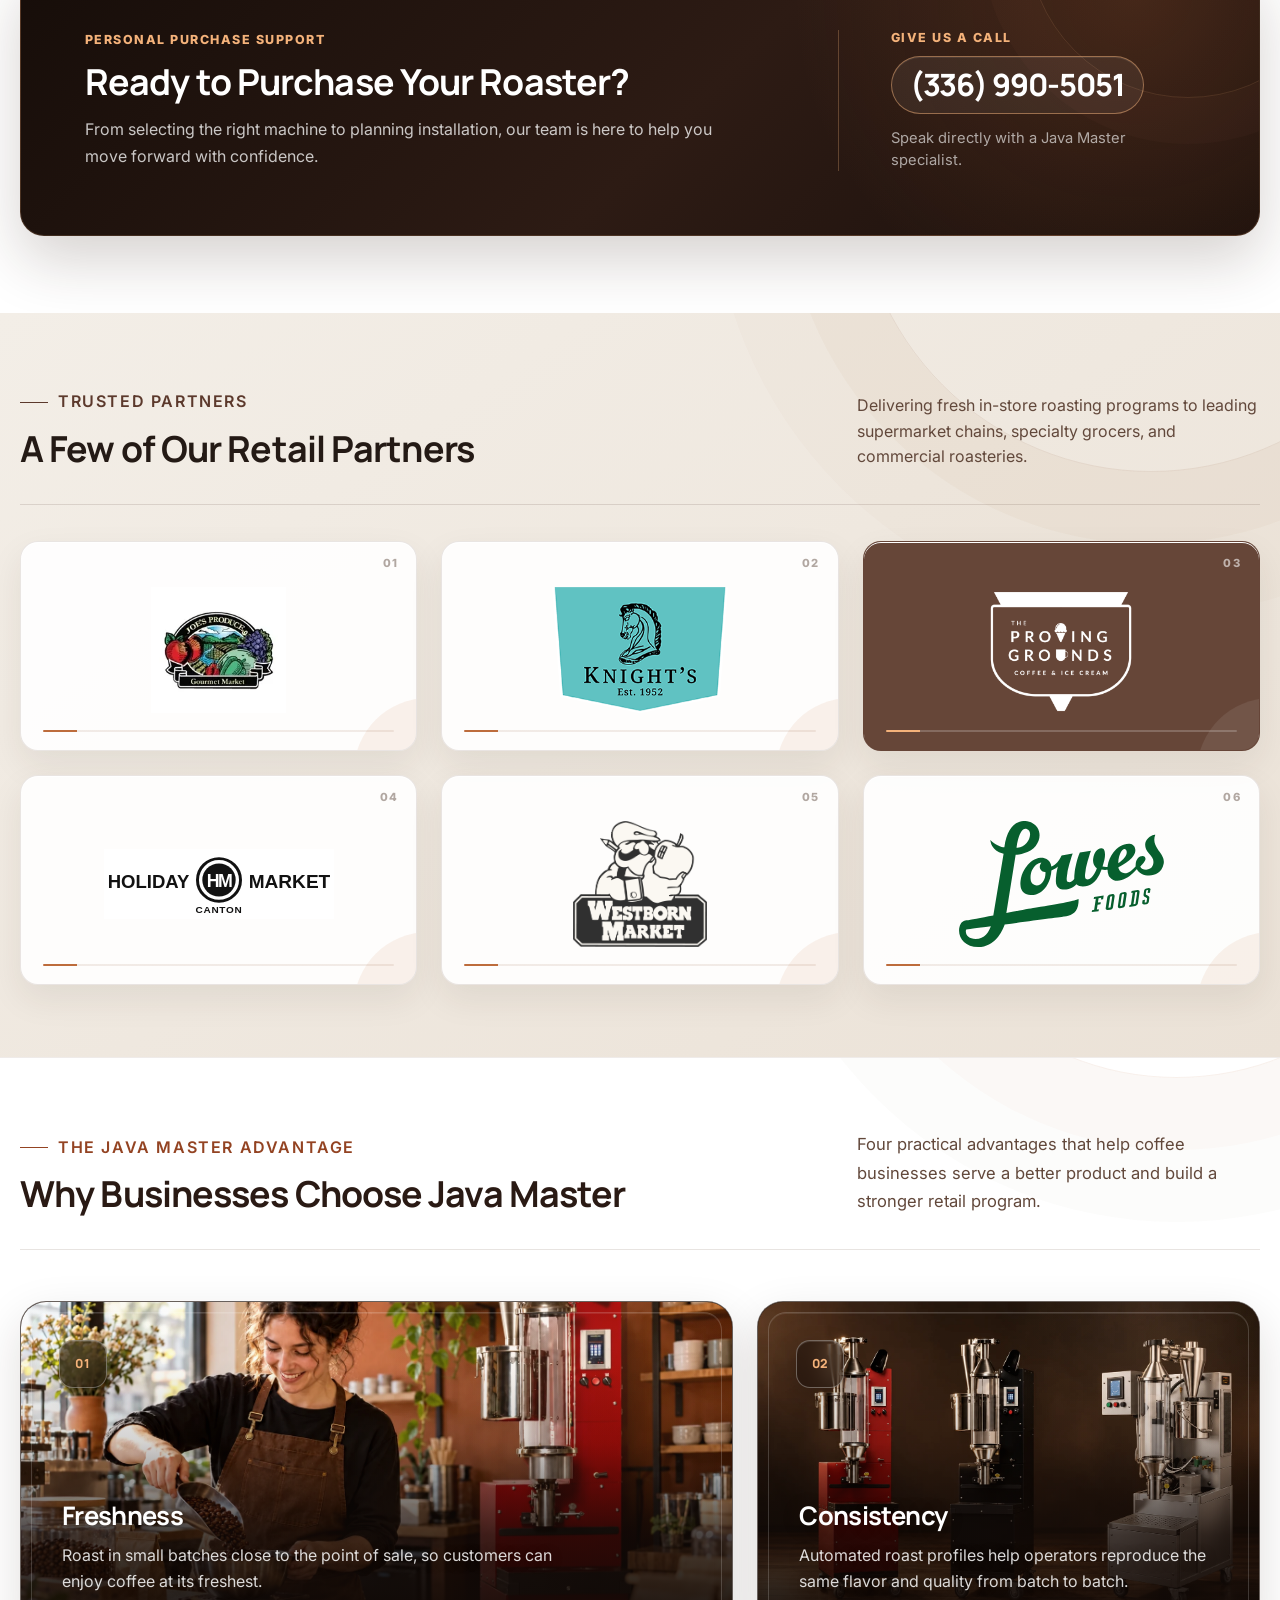
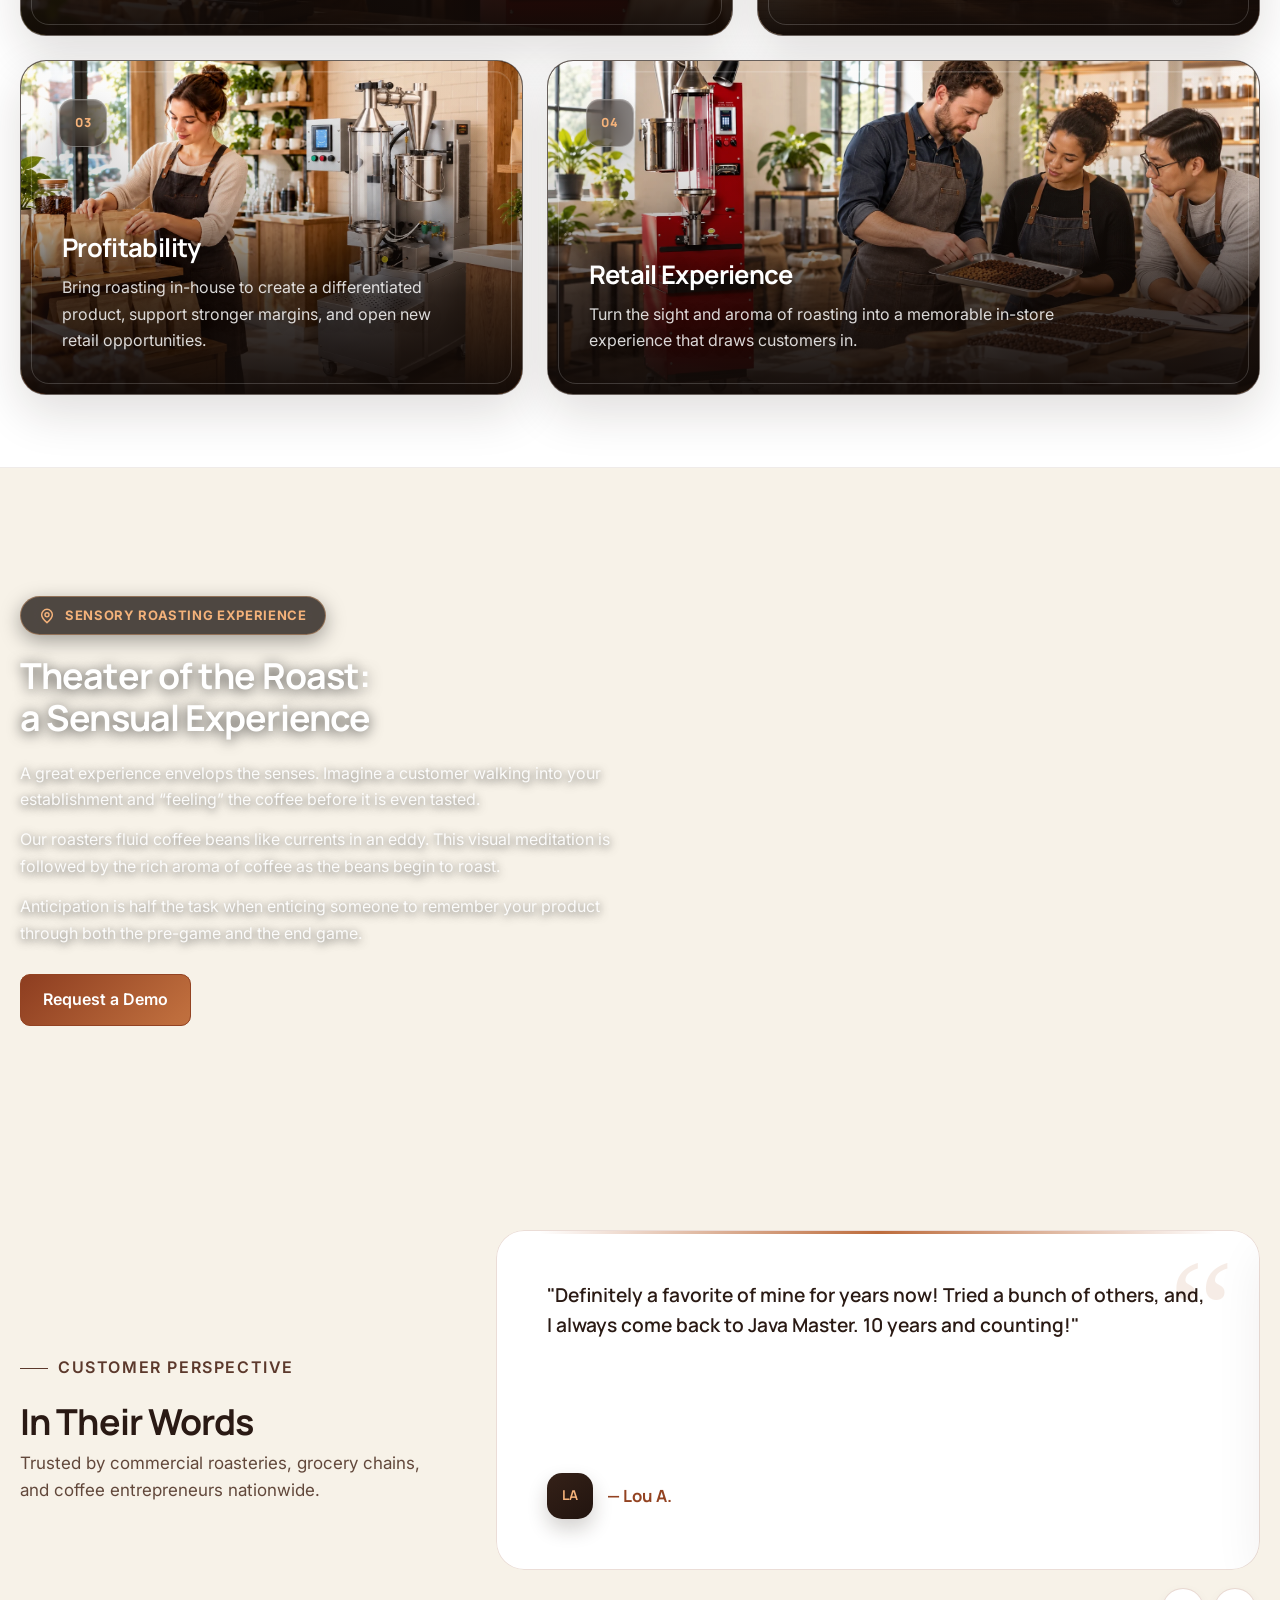
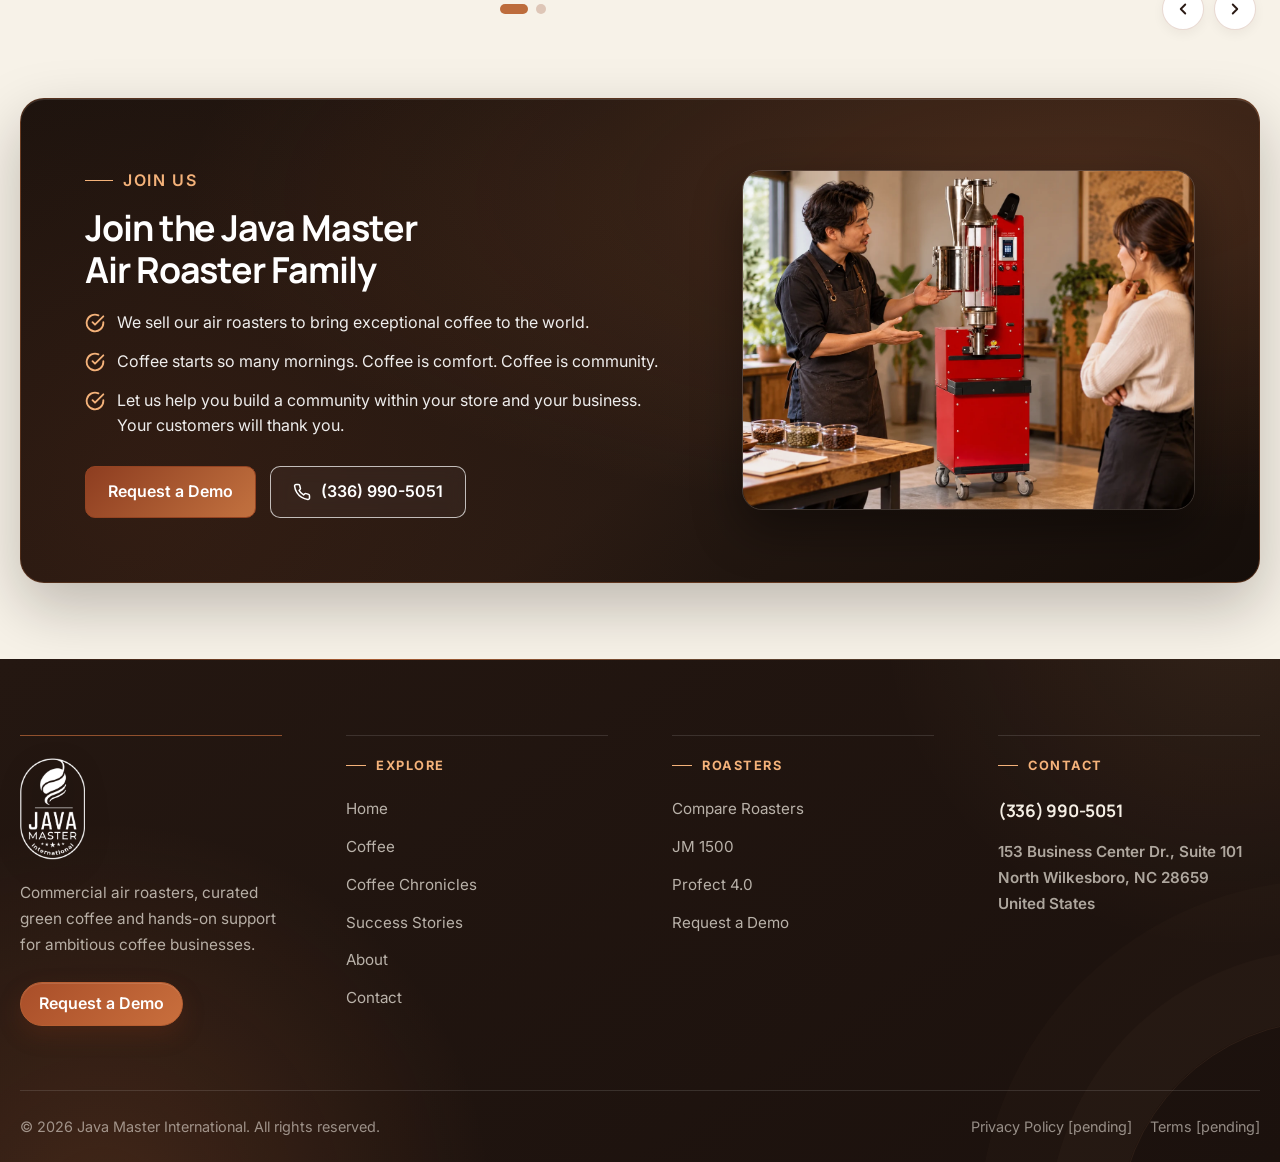
==== commit 35dd589e: "Refresh site content, imagery, and layouts" ====
--- a/index.html
+++ b/index.html
@@ -10,7 +10,8 @@
   <meta property="og:description" content="Commercial air roasting equipment and complete coffee business support.">
   <meta property="og:image" content="https://example.com/assets/images/og-home.jpg">
   <meta property="og:type" content="website">
-  <link rel="preload" as="image" href="assets/images/hero-coffee-business-v2.webp" imagesrcset="assets/images/hero-coffee-business-v2-1280.webp 1280w, assets/images/hero-coffee-business-v2.webp 2560w" imagesizes="100vw" type="image/webp">
+  <link rel="preload" as="image" href="assets/images/Java-master-hero-bg.png" media="(min-width: 901px)">
+  <link rel="preload" as="image" href="assets/images/java-master-hero-tablet-768.webp" media="(max-width: 900px)" type="image/webp">
   <link rel="stylesheet" href="assets/css/style.css">
   <link rel="stylesheet" href="assets/css/responsive.css">
   <!-- Client confirmation required: replace canonical and Open Graph placeholder URLs before launch. -->
@@ -54,14 +55,14 @@
     <section class="hero" aria-labelledby="home-title">
       <div class="hero__grid">
         <div class="hero__content">
-          <h1 class="hero__title" id="home-title">Turn Coffee Into a Higher-Margin Customer Experience</h1>
-          <p class="hero__description">Automated Air Roasters, Green Coffee, Roasted Coffee, Training, and Ongoing Support — One Partner, Every Step.</p>
+          <h1 class="hero__title" id="home-title">Fresh Coffee. Higher Margins. A Better Retail Experience</h1>
+          <p class="hero__description">Automated commercial air roasting made simple.</p>
           <div class="button-row"><a class="button button--accent" href="contact.html#demo-form">Request a Free Demo</a></div>
         </div>
         <div class="hero__media">
           <picture>
-            <source type="image/webp" srcset="assets/images/hero-coffee-business-v2-1280.webp 1280w, assets/images/hero-coffee-business-v2.webp 2560w" sizes="100vw">
-            <img src="assets/images/hero-coffee-business-v2.jpg" srcset="assets/images/hero-coffee-business-v2-1280.jpg 1280w, assets/images/hero-coffee-business-v2.jpg 2560w" sizes="100vw" alt="Barista operating a Java Master commercial air roaster on a modern coffee bar counter" width="2560" height="1440" fetchpriority="high" decoding="async">
+            <source media="(max-width: 900px)" type="image/webp" srcset="assets/images/java-master-hero-tablet-768.webp">
+            <img src="assets/images/Java-master-hero-bg.png" alt="Barista working beside a Java Master commercial air roaster in a modern coffee shop" width="2880" height="1280" fetchpriority="high" decoding="async">
           </picture>
         </div>
       </div>
@@ -71,7 +72,7 @@
       <div class="stats container">
         <div class="stat"><strong>30+ Years</strong><span>of Air Roasting</span></div>
         <div class="stat"><strong>Made in</strong><span>North Carolina, USA</span></div>
-        <div class="stat"><strong>Largest</strong><span>Air Roaster Install Base</span></div>
+        <div class="stat"><strong>Large</strong><span>Air Roaster Install Base</span></div>
         <div class="stat"><strong>One Year</strong><span>Full Warranty</span></div>
       </div>
       <!-- Client confirmation required: verify all statistics and warranty wording against current signed product documentation before launch. -->
@@ -156,12 +157,11 @@
           <div class="payback-grid">
             <article class="payback-card">
               <span class="payback-card__label">Potential Payback</span>
-              <strong class="payback-card__value">7 Months</strong>
-              <span class="payback-card__sub">*Based on typical usage assumptions</span>
+              <strong class="payback-card__value">Months</strong>
             </article>
             <article class="payback-card">
-              <strong class="payback-card__value">$350/Month</strong>
-              <span class="payback-card__label">Flexible Financing</span>
+              <strong class="payback-card__value">Flexible </strong>
+              <span class="payback-card__label">Financing Available</span>
             </article>
             <article class="payback-card">
               <strong class="payback-card__value">30+</strong>
@@ -170,7 +170,6 @@
             <article class="payback-card">
               <strong class="payback-card__value">1 Year</strong>
               <span class="payback-card__label">Warranty</span>
-              <span class="payback-card__sub">Financing subject to approval.</span>
             </article>
           </div>
         </div>
@@ -188,7 +187,7 @@
               <span class="tech-frame-corner tech-frame-corner--bl" aria-hidden="true"></span>
               <span class="tech-frame-corner tech-frame-corner--br" aria-hidden="true"></span>
               <div class="tech-roasters__image-matte">
-                <img src="assets/images/jm-1500-red-black-roasters.jpg" alt="Red and black Java Master commercial fluid-bed air roasters" width="752" height="1103" loading="lazy" decoding="async">
+                <img src="assets/images/engineered-roasters-modern-world.webp" alt="Coffee shop owner standing beside a red Java Master commercial air roaster" width="1086" height="1448" loading="lazy" decoding="async">
               </div>
             </div>
           </figure>
@@ -202,7 +201,7 @@
             </div>
             <ul class="tech-spec-list" role="list">
               <li><svg class="spec-icon" aria-hidden="true" viewBox="0 0 24 24"><path d="m5 12.5 4.2 4.2L19 7"/></svg><strong>One-Year Full Parts and Labor Warranty</strong></li>
-              <li><svg class="spec-icon" aria-hidden="true" viewBox="0 0 24 24"><path d="m5 12.5 4.2 4.2L19 7"/></svg><strong>1–5 lb Roast Capacity</strong></li>
+              <li><svg class="spec-icon" aria-hidden="true" viewBox="0 0 24 24"><path d="m5 12.5 4.2 4.2L19 7"/></svg><strong>1–5.6 lb Roast Capacity</strong></li>
               <li><svg class="spec-icon" aria-hidden="true" viewBox="0 0 24 24"><path d="m5 12.5 4.2 4.2L19 7"/></svg><strong>99.9% VOC-Free</strong></li>
               <li><svg class="spec-icon" aria-hidden="true" viewBox="0 0 24 24"><path d="m5 12.5 4.2 4.2L19 7"/></svg><strong>Heavy-Duty, Powder-Coated Steel for Corrosion Resistance</strong></li>
               <li><svg class="spec-icon" aria-hidden="true" viewBox="0 0 24 24"><path d="m5 12.5 4.2 4.2L19 7"/></svg><strong>Easy-to-Clean Tempered Glass Roasting Chamber</strong></li>
@@ -223,7 +222,7 @@
         <div class="story-brand">
           <div class="story-brand__media-col">
             <div class="story-brand__image-wrap">
-              <img src="assets/images/stock-coffee-shop-owners-2217186663.jpg" alt="Coffee business owners working together beside a commercial coffee roaster" width="509" height="339" loading="lazy">
+              <img src="assets/images/11-profect-shop-owner.webp" alt="Coffee shop owner packaging freshly roasted coffee beside a Java Master Profect roaster" width="1680" height="945" loading="lazy">
               <div class="story-brand__stat-badge" aria-label="30 plus years of air roasting leadership">
                 <span class="stat-badge__num">30+</span>
                 <span class="stat-badge__label">Years of Air Roasting</span>
@@ -330,41 +329,50 @@
     </section>
 
     <!-- SECTION 9 — Benefits -->
-    <section class="section section--dark section--why-choose" aria-labelledby="why-choose-title">
+    <section class="section section--why-choose" aria-labelledby="why-choose-title">
       <div class="container">
         <div class="section__head">
           <div>
             <span class="eyebrow">The Java Master Advantage</span>
             <h2 id="why-choose-title">Why Businesses Choose Java Master</h2>
           </div>
-          <p>Engineered for commercial excellence, culinary flavor clarity, and sustainable long-term business growth.</p>
+          <p>Four practical advantages that help coffee businesses serve a better product and build a stronger retail program.</p>
         </div>
         <div class="feature-grid">
           <article class="feature-card">
             <div class="feature-card__media">
-              <img src="assets/images/stock-professional-coffee-roaster-1376337196.jpg" alt="Coffee professional operating a commercial roaster for a fresh micro-batch" width="509" height="339" loading="lazy">
+              <img src="assets/images/02-red-retail-counter.webp" alt="Coffee professional preparing freshly roasted beans beside a red Java Master roaster" width="1536" height="1024" loading="lazy">
             </div>
             <div class="feature-card__body">
-              <h3>Micro-Batch Roasting</h3>
-              <p>Fresh coffee on demand, personalized to your customers’ tastes.</p>
+              <h3>Freshness</h3>
+              <p>Roast in small batches close to the point of sale, so customers can enjoy coffee at its freshest.</p>
             </div>
           </article>
           <article class="feature-card">
             <div class="feature-card__media">
-              <img src="assets/images/stock-roasted-beans-cooling-1479788163.jpg" alt="Fresh coffee beans pouring from a commercial roaster into the cooling tray" width="509" height="339" loading="lazy">
+              <img src="assets/images/consistency-businesses.webp" alt="Red, black, and stainless Java Master commercial air roasters presented together" width="1672" height="941" loading="lazy">
             </div>
             <div class="feature-card__body">
-              <h3>Repeatable and Consistent</h3>
-              <p>Roasting through technology control your own roast curve.</p>
+              <h3>Consistency</h3>
+              <p>Automated roast profiles help operators reproduce the same flavor and quality from batch to batch.</p>
             </div>
           </article>
           <article class="feature-card">
             <div class="feature-card__media">
-              <img src="assets/images/pexels-coffee-beans-cooling-20121334.jpg" alt="Freshly roasted coffee beans cooling after a clean air-roasting cycle" width="1600" height="1067" loading="lazy">
+              <img src="assets/images/11-profect-shop-owner.webp" alt="Coffee shop owner packaging coffee beside a Java Master Profect roaster" width="1680" height="945" loading="lazy">
             </div>
             <div class="feature-card__body">
-              <h3>A Cleaner World</h3>
-              <p>A lower carbon footprint for the planet and fewer carcinogens for humanity.</p>
+              <h3>Profitability</h3>
+              <p>Bring roasting in-house to create a differentiated product, support stronger margins, and open new retail opportunities.</p>
+            </div>
+          </article>
+          <article class="feature-card">
+            <div class="feature-card__media">
+              <img src="assets/images/retail-experience-businesses.webp" alt="Coffee professionals evaluating roasted beans beside a red Java Master air roaster" width="1672" height="941" loading="lazy">
+            </div>
+            <div class="feature-card__body">
+              <h3>Retail Experience</h3>
+              <p>Turn the sight and aroma of roasting into a memorable in-store experience that draws customers in.</p>
             </div>
           </article>
         </div>
@@ -382,7 +390,7 @@
           <h2 id="theater-title" class="theater-cinematic__title">Theater of the Roast: a Sensual Experience</h2>
           <div class="theater-cinematic__paragraphs">
             <p class="theater-cinematic__lead">A great experience envelops the senses. Imagine a customer walking into your establishment and “feeling” the coffee before it is even tasted.</p>
-            <p>Our roasters swirl coffee beans like currents in an eddy. This visual meditation is followed by the rich aroma of coffee as the beans begin to roast.</p>
+            <p>Our roasters fluid coffee beans like currents in an eddy. This visual meditation is followed by the rich aroma of coffee as the beans begin to roast.</p>
             <p>Anticipation is half the task when enticing someone to remember your product through both the pre-game and the end game.</p>
           </div>
           <div class="theater-cinematic__action">
@@ -513,11 +521,11 @@
           </div>
           <div class="demo-showcase__media">
             <div class="demo-showcase__frame">
-              <img src="assets/images/pexels-coffee-grinders-20067207.jpg" alt="Coffee shop counter with professional grinders and brewing equipment" width="1600" height="2400" loading="lazy" decoding="async">
-              <div class="demo-showcase__badge">
+              <img src="assets/images/05-red-demo.webp" alt="Java Master specialist demonstrating a red commercial air roaster" width="1680" height="945" loading="lazy" decoding="async">
+              <!-- <div class="demo-showcase__badge">
                 <span class="badge-dot"></span>
                 <span>Crafted in North Carolina</span>
-              </div>
+              </div> -->
             </div>
           </div>
         </div>
@@ -537,7 +545,7 @@
         <div class="blog-grid">
           <article class="blog-card">
             <div class="blog-card__media">
-              <img src="assets/images/stock-blog-coffee-economics-2283416326.jpg" alt="Roasted coffee beans surrounding a US dollar bill" width="509" height="339" loading="lazy">
+              <img src="assets/images/11-profect-shop-owner.webp" alt="Coffee shop owner packaging fresh coffee beside a Java Master roaster" width="1680" height="945" loading="lazy">
             </div>
             <div class="blog-card__body">
               <span class="card-meta">Industry Knowledge</span>
@@ -548,7 +556,7 @@
           </article>
           <article class="blog-card">
             <div class="blog-card__media">
-              <img src="assets/images/stock-blog-coffee-education-1487490204.jpg" alt="Coffee professional explaining the grinding process to a customer" width="509" height="339" loading="lazy">
+              <img src="assets/images/05-red-demo.webp" alt="Coffee professional explaining a Java Master roaster to a customer" width="1680" height="945" loading="lazy">
             </div>
             <div class="blog-card__body">
               <span class="card-meta">Roasting Science</span>
@@ -559,7 +567,7 @@
           </article>
           <article class="blog-card">
             <div class="blog-card__media">
-              <img src="assets/images/stock-blog-roasting-process-1373429752.jpg" alt="Freshly roasted coffee beans cooling in a commercial roaster" width="509" height="339" loading="lazy">
+              <img src="assets/images/10-red-roasting-detail.webp" alt="Fresh coffee beans roasting inside a Java Master air roaster" width="1536" height="1024" loading="lazy">
             </div>
             <div class="blog-card__body">
               <span class="card-meta">Master Roaster</span>
--- a/assets/css/style.css
+++ b/assets/css/style.css
@@ -89,16 +89,16 @@
 .skip-link { position: fixed; z-index: 9999; top: 12px; left: 12px; padding: 10px 16px; transform: translateY(-150%); background: var(--paper); color: var(--ink); border-radius: 4px; }
 .skip-link:focus { transform: none; }
 
-.site-header { position: sticky; z-index: 1000; top: 0; padding-block: 10px; overflow: visible; background: #1b120e; color: #fff; transition: box-shadow var(--ease), background var(--ease), backdrop-filter var(--ease); }
+.site-header { position: sticky; z-index: 1000; top: 0; overflow: visible; background: #1b120e; color: #fff; transition: box-shadow var(--ease), background var(--ease), backdrop-filter var(--ease); }
 .site-header::after { position: absolute; right: 0; bottom: 0; left: 0; height: 1px; background: linear-gradient(90deg, transparent 5%, rgba(147,67,34,.72) 30%, rgba(244,178,122,.5) 50%, rgba(135,145,127,.42) 70%, transparent 95%); content: ""; }
 .site-header.is-scrolled { background: rgba(27,18,14,.78); box-shadow: 0 14px 38px rgba(12,7,4,.24); -webkit-backdrop-filter: blur(22px) saturate(135%); backdrop-filter: blur(22px) saturate(135%); }
-.nav { position: relative; min-height: calc(var(--header-height) - 20px); display: flex; align-items: center; justify-content: space-between; gap: 20px; padding: 4px 18px; border: 0; border-radius: 999px; }
+.nav { position: relative; min-height: calc(var(--header-height) - 20px); display: flex; align-items: center; justify-content: space-between; gap: 20px; border: 0; border-radius: 999px; }
 .brand { display: inline-flex; flex: 0 0 auto; align-items: center; margin-right: 0; text-decoration: none; }
 .brand__logo { width: auto; height: 64px; display: block; object-fit: contain; filter: drop-shadow(0 8px 16px rgba(8,4,2,.18)); transition: transform var(--ease), filter var(--ease); }
-.site-header .brand { position: relative; width: 86px; height: calc(var(--header-height) - 20px); z-index: 2; flex: 0 0 auto; }
-.site-header .brand__logo { position: absolute; top: -3px; left: 50%; height: 124px; max-width: none; transform: translateX(-50%); filter: drop-shadow(0 12px 20px rgba(8,4,2,.42)); transition: top var(--ease), height var(--ease), transform var(--ease), filter var(--ease); }
+.site-header .brand {flex: 0 0 auto; }
+.site-header .brand__logo {height: 124px; max-width: none; filter: drop-shadow(0 12px 20px rgba(8,4,2,.42)); transition: top var(--ease), height var(--ease), transform var(--ease), filter var(--ease); }
 .site-header.is-scrolled .brand__logo { top: -2px; height: 100px; }
-.site-header .brand:hover .brand__logo { transform: translateX(-50%) translateY(-1px) scale(1.02); }
+.site-header .brand:hover .brand__logo { transform: translateX(0%) translateY(-1px) scale(1.02); }
 .brand:hover .brand__logo { transform: translateY(-1px) scale(1.02); filter: drop-shadow(0 10px 18px rgba(8,4,2,.25)); }
 .nav__menu { width: 100%; justify-content: center; position: static; transform: none; display: flex; align-items: center; gap: clamp(4px, 1vw, 0); margin: 0 0 0 auto; padding: 0; border: 0; background: transparent; box-shadow: none; list-style: none; }
 .nav__link, .dropdown__toggle { position: relative; display: inline-flex; min-height: 40px; align-items: center; gap: 7px; padding: 8px 13px; border: 0; border-radius: 0; background: transparent; color: rgba(255,255,255,.78); font-size: .925rem; font-weight: 600; line-height: 1.3; text-decoration: none; cursor: pointer; transition: color var(--ease); }
@@ -555,10 +555,8 @@
 .purchase-cta__sub { max-width: 640px; margin: 0; color: rgba(255, 255, 255, .76); font-size: clamp(1rem, 1.2vw, 1.125rem); line-height: 1.65; }
 .purchase-cta__contact { display: flex; flex-direction: column; align-items: flex-start; padding-left: clamp(28px, 4vw, 52px); border-left: 1px solid rgba(244, 178, 122, .28); }
 .purchase-cta__label { margin-bottom: 10px; }
-.purchase-cta__phone-link { position: relative; display: inline-block; padding-bottom: 5px; color: #fff; font-family: var(--font-title); font-size: clamp(1.8rem, 3vw, 2.75rem); font-weight: 750; letter-spacing: -.035em; line-height: 1.15; text-decoration: none; white-space: nowrap; transition: color var(--ease); }
-.purchase-cta__phone-link::after { position: absolute; right: 0; bottom: 0; left: 0; height: 2px; background: #e07a42; transform: scaleX(.28); transform-origin: left; transition: transform var(--ease), background var(--ease); content: ""; }
-.purchase-cta__phone-link:hover, .purchase-cta__phone-link:focus-visible { color: #f4b27a; }
-.purchase-cta__phone-link:hover::after, .purchase-cta__phone-link:focus-visible::after { background: #f4b27a; transform: scaleX(1); }
+.purchase-cta__phone-link { display: inline-flex; align-items: center; padding: 10px 18px; border: 1px solid rgba(244,178,122,.5); border-radius: 999px; background: rgba(255,255,255,.06); color: #fff; font-family: var(--font-title); font-size: clamp(1.6rem, 2.4vw, 2.75rem); font-weight: 750; letter-spacing: -.035em; line-height: 1.15; text-decoration: none; white-space: nowrap; box-shadow: inset 0 1px 0 rgba(255,255,255,.08); transition: color var(--ease), background-color var(--ease), border-color var(--ease), transform var(--ease), box-shadow var(--ease); }
+.purchase-cta__phone-link:hover, .purchase-cta__phone-link:focus-visible { border-color: #f4b27a; background: rgba(244,178,122,.14); color: #fff; transform: translateY(-2px); box-shadow: 0 10px 28px rgba(0,0,0,.22), inset 0 1px 0 rgba(255,255,255,.12); }
 .purchase-cta__note { margin-top: 13px; color: rgba(255, 255, 255, .62); font-size: .92rem; line-height: 1.5; }
 
 /* Section 6: Retail Partner Logo Gallery */
@@ -597,9 +595,31 @@
 .feature-card__body { padding: 24px; display: flex; flex-direction: column; flex: 1; }
 .feature-card__body h3 { font-size: var(--font-size-h3); margin-bottom: 10px; color: var(--espresso); text-wrap: balance; }
 .feature-card__body p { color: var(--ink-soft); font-size: 1rem; line-height: 1.6; margin: 0; text-wrap: pretty; }
-.section--why-choose { display: none; background: radial-gradient(circle at 88% 12%, rgba(189,108,60,.14), transparent 30%), #211713; }
-.section--why-choose .section__head h2 { color: #fff; }
-.section--why-choose .feature-card { border-color: rgba(244,178,122,.18); background: #fffdf9; box-shadow: 0 18px 38px rgba(8,5,3,.24); }
+.section--why-choose { position: relative; overflow: hidden; border-block: 1px solid rgba(96,65,46,.1); background: #fff; color: var(--ink); }
+.section--why-choose::before { position: absolute; width: min(44vw,640px); aspect-ratio: 1; top: -54%; right: -14%; border: 1px solid rgba(189,108,60,.1); border-radius: 50%; box-shadow: 0 0 0 72px rgba(189,108,60,.025), 0 0 0 144px rgba(88,99,84,.02); content: ""; pointer-events: none; }
+.section--why-choose .container { position: relative; z-index: 1; }
+.section--why-choose .section__head { align-items: end; margin-bottom: clamp(32px,4vw,52px); padding-bottom: clamp(24px,3vw,34px); border-bottom: 1px solid rgba(96,65,46,.14); }
+.section--why-choose .section__head h2 { max-width: 680px; color: var(--espresso); }
+.section--why-choose .section__head > p { max-width: 520px; color: var(--ink-soft); font-size: 1.04rem; line-height: 1.7; }
+.section--why-choose .eyebrow { color: var(--copper-dark); }
+.section--why-choose .feature-grid { grid-template-columns: repeat(12,minmax(0,1fr)); grid-auto-flow: dense; gap: 24px; counter-reset: advantage-card; }
+.section--why-choose .feature-card { position: relative; isolation: isolate; min-width: 0; min-height: 335px; display: block; grid-column: span 5; counter-increment: advantage-card; overflow: hidden; border: 1px solid rgba(255,255,255,.32); border-radius: 26px; background: #21140e; box-shadow: 0 18px 48px rgba(37,24,17,.14); }
+.section--why-choose .feature-card:nth-child(4n+1),.section--why-choose .feature-card:nth-child(4n) { grid-column: span 7; }
+.section--why-choose .feature-card::before { position: absolute; z-index: 2; inset: 0; background: linear-gradient(180deg,rgba(17,10,7,.02) 18%,rgba(17,10,7,.18) 42%,rgba(17,10,7,.76) 70%,rgba(17,10,7,.98) 100%); content: ""; pointer-events: none; transition: background 450ms ease; }
+.section--why-choose .feature-card::after { position: absolute; z-index: 4; inset: 10px; border: 1px solid rgba(255,255,255,.18); border-radius: 18px; box-shadow: inset 0 1px 0 rgba(255,255,255,.1); content: ""; pointer-events: none; transition: border-color 350ms ease, box-shadow 350ms ease; }
+.section--why-choose .feature-card:hover { border-color: rgba(189,108,60,.62); box-shadow: 0 30px 70px rgba(54,35,24,.22); }
+.section--why-choose .feature-card:hover::before { background: linear-gradient(180deg,rgba(17,10,7,.01) 16%,rgba(17,10,7,.14) 40%,rgba(17,10,7,.72) 69%,rgba(17,10,7,.97) 100%); }
+.section--why-choose .feature-card:hover::after { border-color: rgba(244,178,122,.48); box-shadow: inset 0 1px 0 rgba(255,255,255,.16),0 0 34px rgba(224,122,66,.12); }
+.section--why-choose .feature-card__media { position: absolute; z-index: 0; inset: 0; width: 100%; height: 100%; background: #2a1b14; }
+.section--why-choose .feature-card__media::after { position: absolute; inset: 0; background: radial-gradient(circle at 82% 12%,rgba(244,178,122,.13),transparent 34%); content: ""; pointer-events: none; }
+.section--why-choose .feature-card__media img { width: 100%; height: 100%; object-fit: cover; filter: saturate(.9) contrast(1.05); transition: transform 700ms cubic-bezier(.2,.75,.2,1),filter 450ms ease; }
+.section--why-choose .feature-card:hover .feature-card__media img { transform: scale(1.055); filter: saturate(1) contrast(1.04); }
+.section--why-choose .feature-card__body { position: absolute; z-index: 3; inset: 0; justify-content: flex-end; padding: clamp(30px,3.2vw,44px); background: transparent; }
+.section--why-choose .feature-card__body::before { position: absolute; top: clamp(26px,3vw,38px); left: clamp(26px,3vw,38px); width: 46px; height: 46px; display: grid; place-items: center; border: 1px solid rgba(255,255,255,.32); border-radius: 14px; background: rgba(24,15,10,.5); color: #f4b27a; box-shadow: 0 10px 26px rgba(0,0,0,.2),inset 0 1px 0 rgba(255,255,255,.12); backdrop-filter: blur(12px); font: 800 .78rem/1 var(--font-title); letter-spacing: .06em; content: "0" counter(advantage-card); }
+.section--why-choose .feature-card__body h3 { max-width: 470px; margin-bottom: 10px; color: #fff; font-size: clamp(1.45rem,2vw,1.9rem); text-shadow: 0 2px 18px rgba(0,0,0,.32); }
+.section--why-choose .feature-card__body p { max-width: 500px; color: rgba(255,255,255,.84); font-size: 1rem; line-height: 1.65; text-shadow: 0 2px 14px rgba(0,0,0,.28); }
+.section--why-choose .feature-card:nth-child(2) .feature-card__media img { object-position: center 42%; }
+.section--why-choose .feature-card:nth-child(3) .feature-card__media img { object-position: center 46%; }
 
 /* Engineered Roasters */
 .section--tech-roasters { position: relative; overflow: hidden; background: radial-gradient(circle at 4% 12%, rgba(201,111,61,.14), transparent 26%), radial-gradient(circle at 96% 88%, rgba(88,99,84,.12), transparent 25%), linear-gradient(145deg, #fbf8f2 0%, #efe6da 100%); color: var(--ink); }
@@ -609,7 +629,7 @@
 .tech-roasters__visual { min-width: 0; margin: 0; order: 2; }
 .tech-blueprint-frame { position: relative; padding: 20px; overflow: hidden; border: 1px solid rgba(147,67,34,.22); border-radius: 28px 8px 28px 8px; background: rgba(255,255,255,.74); box-shadow: 0 24px 58px rgba(64,42,28,.12); }
 .tech-roasters__image-matte { display: grid; min-height: 590px; place-items: center; padding: clamp(18px, 2.2vw, 30px); border-radius: 18px 4px 18px 4px; background: linear-gradient(150deg, #fff 0%, #f7f2e9 100%); }
-.tech-blueprint-frame img { width: auto; height: clamp(530px, 43vw, 670px); max-width: 100%; display: block; object-fit: contain; filter: drop-shadow(0 24px 20px rgba(18,12,9,.12)); mix-blend-mode: multiply; transition: transform 500ms cubic-bezier(.2,.75,.2,1); }
+.tech-blueprint-frame img { width: auto; height: clamp(530px, 43vw, 670px); max-width: 100%; border-radius: 8px; display: block; object-fit: contain; filter: drop-shadow(0 24px 20px rgba(18,12,9,.12)); mix-blend-mode: multiply; transition: transform 500ms cubic-bezier(.2,.75,.2,1); }
 .tech-blueprint-frame:hover img { transform: translateY(-4px) scale(1.008); }
 .tech-frame-corner { position: absolute; z-index: 2; width: 14px; height: 14px; pointer-events: none; }
 .tech-frame-corner--tl { top: 8px; left: 8px; border-top: 1px solid var(--copper); border-left: 1px solid var(--copper); }
@@ -634,9 +654,9 @@
 .specs-panel__footer .button:hover { border-color: #d07b4c; background-image: var(--button-gradient-hover); color: #fff; box-shadow: 0 16px 32px rgba(127,52,24,.34); }
 
 /* Section 9: Cinematic Theater of the Roast (Left-Aligned Content & Left Gradient) */
-.section--theater-cinematic { position: relative; color: #fff; padding-block: clamp(80px, 10vw, 130px); background-image: linear-gradient(90deg, rgba(14, 8, 5, .98) 0%, rgba(14, 8, 5, .94) 48%, rgba(14, 8, 5, .7) 70%, rgba(14, 8, 5, .25) 100%), url('../images/theater-roaster-beans-v2.png'); background-size: cover; background-position: center right; background-repeat: no-repeat; background-attachment: fixed; }
+.section--theater-cinematic { position: relative; color: #fff; padding-block: clamp(80px, 10vw, 130px); background-image: linear-gradient(90deg, rgba(14, 8, 5, .98) 0%, rgba(14, 8, 5, .94) 48%, rgba(14, 8, 5, .7) 70%, rgba(14, 8, 5, .25) 100%), url('../images/theater-of-roast.webp'); background-size: cover; background-position: center right; background-repeat: no-repeat; background-attachment: fixed; }
 @media (max-width: 900px) {
-  .section--theater-cinematic { background-attachment: scroll; background-image: linear-gradient(180deg, rgba(14, 8, 5, .96) 0%, rgba(14, 8, 5, .9) 60%, rgba(14, 8, 5, .68) 100%), url('../images/theater-roaster-beans-v2.png'); }
+  .section--theater-cinematic { background-attachment: scroll; background-image: linear-gradient(180deg, rgba(14, 8, 5, .96) 0%, rgba(14, 8, 5, .9) 60%, rgba(14, 8, 5, .68) 100%), url('../images/theater-of-roast.webp'); }
 }
 .section--theater-cinematic .container { position: relative; z-index: 2; }
 .theater-cinematic__card { max-width: 620px; margin-inline: 0; padding: 0; background: transparent; border: none; box-shadow: none; text-align: left; }
@@ -725,7 +745,7 @@
 .about-comparison { position: relative; overflow: hidden; }
 .about-comparison__layout, .about-comparison__air-layout { display: grid; align-items: center; }
 .about-comparison__layout { grid-template-columns: minmax(0, 6.5fr) minmax(360px, 5.5fr); gap: clamp(44px, 6vw, 86px); }
-.about-comparison__air-layout { grid-template-columns: minmax(440px, 6.8fr) minmax(0, 5.2fr); gap: clamp(44px, 6vw, 82px); }
+.about-comparison__air-layout { grid-template-columns: minmax(450px, 5fr) minmax(0, 5.5fr); gap: clamp(44px, 4vw, 82px); }
 .about-comparison__content { min-width: 0; }
 .about-comparison__content h2 { margin-bottom: 20px; line-height: 1.1; }
 .about-comparison__number { display: inline-flex; align-items: center; gap: 12px; margin-bottom: 18px; color: #f4b27a; font-size: .78rem; font-weight: 800; letter-spacing: .13em; text-transform: uppercase; }
@@ -751,7 +771,7 @@
 .about-comparison--air h2 { color: var(--espresso); }
 .about-comparison--air .about-copy { color: var(--ink-soft); }
 .about-comparison--air .about-comparison__number { color: var(--copper-dark); }
-.about-comparison__media--air { aspect-ratio: 16 / 11; border-radius: 18px 90px 18px 18px; box-shadow: 0 26px 64px rgba(43,52,39,.16); }
+.about-comparison__media--air { aspect-ratio: 7 / 9; border-radius: 18px 90px 18px 18px; box-shadow: 0 26px 64px rgba(43,52,39,.16); }
 .about-comparison__media--air img { object-position: center; }
 
 .about-points { display: grid; gap: 12px; margin: 24px 0 0; padding: 0; list-style: none; }
@@ -952,6 +972,7 @@
 .about-roasters-cta__showcase {
   position: relative;
   z-index: 1;
+  order: -1;
   height: 100%;
   min-height: 480px;
   display: flex;
@@ -1054,16 +1075,24 @@
 
 .roaster-compare { background: linear-gradient(180deg,var(--paper),#f5ede3); }
 .roaster-compare__heading { max-width: 880px; margin: 0 auto clamp(34px,5vw,58px); text-align: center; }
-.roaster-compare__heading h2 { margin: 0; }
+.roaster-compare__heading h2 { margin: 0 0 16px; }
+.roaster-compare__heading p { max-width: 760px; margin: 0 auto; color: var(--ink-soft); font-size: 1.05rem; line-height: 1.7; text-wrap: balance; }
 .roaster-compare__products { align-items: stretch; }
 .roaster-product-card { border-color: rgba(147,67,34,.18); box-shadow: 0 20px 58px rgba(37,24,17,.1); }
 .roaster-product-card .product-card__media { position: relative; aspect-ratio: 16/11; display: flex; align-items: center; justify-content: center; overflow: hidden; background: radial-gradient(circle at 50% 35%,#fff 0%,#f0e7db 72%); }
 .roaster-product-card .product-card__media::after { position: absolute; inset: auto 12% 8%; height: 12%; border-radius: 50%; background: rgba(53,35,26,.11); filter: blur(16px); content: ""; }
-.roaster-product-card .product-card__media img { position: absolute; z-index: 1; top: -5%; left: 50%; width: auto; max-width: none; height: 110%; padding: 14px 0; object-fit: contain; mix-blend-mode: multiply; transition: transform var(--card-transition); }
-.roaster-product-card--jm .product-card__media img { transform: translateX(-25%); clip-path: inset(0 50% 0 0); }
-.roaster-product-card--profect .product-card__media img { top: 50%; left: 50%; width: 88%; height: 92%; padding: 8px 0; transform: translate(-50%, -50%); clip-path: none; }
-.roaster-product-card--jm:hover .product-card__media img,.roaster-product-card--jm:focus-within .product-card__media img { transform: translateX(-25%) scale(1.025); }
-.roaster-product-card--profect:hover .product-card__media img,.roaster-product-card--profect:focus-within .product-card__media img { transform: translate(-50%, -50%) scale(1.03); }
+.roaster-product-card .product-card__media img { position: absolute; z-index: 1; top: 50%; left: 50%; width: 90%; height: 92%; padding: 12px; object-fit: contain; transform: translate(-50%, -50%); transition: opacity .18s ease, transform var(--card-transition); }
+.roaster-product-card:hover .product-card__media img,.roaster-product-card:focus-within .product-card__media img { transform: translate(-50%, -50%) scale(1.025); }
+.roaster-product-card .product-card__media img.is-changing { opacity: .28; }
+.roaster-variant-picker { position: absolute; z-index: 3; right: 16px; bottom: 16px; display: flex; align-items: center; gap: 6px; padding: 7px; border: 1px solid rgba(53,35,26,.15); border-radius: 999px; background: rgba(255,253,249,.92); box-shadow: 0 10px 28px rgba(37,24,17,.16); backdrop-filter: blur(12px); }
+.roaster-variant-picker__label { padding: 0 5px 0 7px; color: var(--ink-soft); font-size: .72rem; font-weight: 750; letter-spacing: .07em; text-transform: uppercase; }
+.roaster-variant-button { min-height: 34px; display: inline-flex; align-items: center; gap: 7px; padding: 6px 11px; border: 1px solid transparent; border-radius: 999px; background: transparent; color: var(--ink); font: 700 .78rem/1 var(--font-body); cursor: pointer; transition: border-color var(--ease), background-color var(--ease), box-shadow var(--ease); }
+.roaster-variant-button:hover { background: rgba(147,67,34,.08); }
+.roaster-variant-button.is-active { border-color: rgba(147,67,34,.28); background: #fff; box-shadow: 0 3px 10px rgba(37,24,17,.1); }
+.roaster-variant-button:focus-visible { outline: 3px solid rgba(201,111,61,.35); outline-offset: 2px; }
+.roaster-variant-button__swatch { width: 13px; height: 13px; flex: 0 0 13px; border: 1px solid rgba(37,24,17,.2); border-radius: 50%; box-shadow: inset 0 1px 1px rgba(255,255,255,.28); }
+.roaster-variant-button__swatch--black { background: #171412; }
+.roaster-variant-button__swatch--red { background: #b92026; }
 .roaster-product-card .tags { margin-bottom: 0; }
 .roaster-product-card__fine-print { margin: 24px 0; padding-top: 18px; border-top: 1px solid var(--line); }
 
@@ -1145,7 +1174,8 @@
 .roaster-request__form .form-status.is-error { font-weight: 600; color: #ffb7af; }
 .roaster-request__form button[type="submit"] { margin-top: 4px; width: 100%; }
 .roaster-request__form .button:disabled { opacity: .65; cursor: wait; }
-.roaster-request__visual { position: relative; min-height: 100%; border-radius: var(--radius-lg); overflow: hidden; background-image: url('../images/roaster-cylinder-close-hd.webp'); background-repeat: no-repeat; background-size: cover; background-position: center 30%; border: 1px solid rgba(244,178,122,.22); box-shadow: 0 24px 60px rgba(0,0,0,.35); }
+.roaster-request__visual { position: relative; min-height: 100%; border-radius: var(--radius-lg); overflow: hidden; background-image: url('../images/ready-jm-1500.webp'); background-repeat: no-repeat; background-size: cover; background-position: center 30%; border: 1px solid rgba(244,178,122,.22); box-shadow: 0 24px 60px rgba(0,0,0,.35); }
+.page--roasters .roaster-request__visual { background-image: url('../images/compare-roasters-form.webp'); background-position: 20% center; }
 .roaster-request__visual::after { position: absolute; inset: 0; background: linear-gradient(180deg, rgba(20,12,8,.12) 0%, rgba(20,12,8,.45) 100%); pointer-events: none; content: ""; }
 
 /* Coffee page */
@@ -1289,14 +1319,19 @@
 .jm1500-compact { position: relative; overflow: hidden; background: #1c120c; color: #fff; padding-block: clamp(60px, 8vw, 100px); }
 .jm1500-compact::before { position: absolute; inset: 0; opacity: .05; background-image: url('../images/coffee-bean-pattern.svg'); background-size: 140px; pointer-events: none; content: ""; }
 .jm1500-compact .container { position: relative; z-index: 1; }
+.jm1500-compact__head > * { min-width: 0; }
 .jm1500-compact__head h2 { color: #fff; }
 .jm1500-compact__head p { color: rgba(255,255,255,.76); }
-.jm1500-features-grid { display: grid; grid-template-columns: repeat(3, 1fr); gap: 24px; }
-.jm1500-feature-card { position: relative; padding: clamp(26px, 3.5vw, 36px); border: 1px solid rgba(244,178,122,.18); border-radius: var(--radius-lg); background: linear-gradient(145deg, rgba(46,30,22,.65) 0%, rgba(26,17,12,.85) 100%); backdrop-filter: blur(12px); box-shadow: 0 16px 40px rgba(0,0,0,.25); transition: transform 0.25s ease, border-color 0.25s ease, box-shadow 0.25s ease; }
+.jm1500-features-grid { display: grid; grid-template-columns: repeat(3, minmax(0, 1fr)); gap: 24px; }
+.jm1500-feature-card { position: relative; min-width: 0; min-height: 290px; display: flex; flex-direction: column; padding: clamp(26px, 3.5vw, 36px); overflow: hidden; border: 1px solid rgba(244,178,122,.18); border-radius: var(--radius-lg); background: linear-gradient(145deg, rgba(46,30,22,.65) 0%, rgba(26,17,12,.85) 100%); backdrop-filter: blur(12px); box-shadow: 0 16px 40px rgba(0,0,0,.25); transition: transform 0.25s ease, border-color 0.25s ease, box-shadow 0.25s ease; }
+.jm1500-feature-card::after { position: absolute; right: -70px; bottom: -90px; width: 180px; height: 180px; border: 1px solid rgba(244,178,122,.1); border-radius: 50%; box-shadow: 0 0 0 28px rgba(244,178,122,.025); content: ""; pointer-events: none; }
 .jm1500-feature-card:hover { transform: translateY(-4px); border-color: rgba(244,178,122,.5); box-shadow: 0 22px 50px rgba(0,0,0,.4); }
-.jm1500-feature-card__num { display: inline-grid; place-items: center; width: 44px; height: 44px; margin-bottom: 20px; border: 1px solid rgba(244,178,122,.35); border-radius: 12px; background: linear-gradient(135deg, #3a251b, #22150e); color: #f4b27a; font-family: var(--font-title); font-size: 1.1rem; font-weight: 700; }
-.jm1500-feature-card h3 { color: #fff; font-size: clamp(1.25rem, 1.6vw, 1.45rem); margin-bottom: 12px; }
-.jm1500-feature-card p { color: rgba(255,255,255,.78); font-size: 1rem; line-height: 1.6; margin: 0; }
+.jm1500-feature-card__top { display: flex; align-items: center; justify-content: space-between; gap: 16px; margin-bottom: 24px; }
+.jm1500-feature-card__num { display: inline-grid; flex: 0 0 44px; place-items: center; width: 44px; height: 44px; border: 1px solid rgba(244,178,122,.35); border-radius: 12px; background: linear-gradient(135deg, #3a251b, #22150e); color: #f4b27a; font-family: var(--font-title); font-size: 1.1rem; font-weight: 700; }
+.jm1500-feature-card__label { max-width: 60%; overflow-wrap: anywhere; color: rgba(244,178,122,.82); font-size: .72rem; font-weight: 800; letter-spacing: .1em; line-height: 1.35; text-align: right; text-transform: uppercase; }
+.jm1500-feature-card h3 { overflow-wrap: anywhere; color: #fff; font-size: clamp(1.25rem, 1.6vw, 1.45rem); margin-bottom: 12px; }
+.jm1500-feature-card p { position: relative; z-index: 1; color: rgba(255,255,255,.78); font-size: 1rem; line-height: 1.65; margin: 0; }
+.jm1500-feature-card--support { border-color: rgba(244,178,122,.34); background: linear-gradient(145deg, rgba(83,43,25,.72) 0%, rgba(31,19,13,.92) 100%); }
 
 /* Section 3: Equipment & Facility Specifications (Bento Grid) */
 .jm1500-specs { background: linear-gradient(180deg, var(--paper), #f5ede3); padding-block: clamp(60px, 8vw, 100px); scroll-margin-top: calc(var(--header-height) + 18px); }
@@ -1379,7 +1414,7 @@
 .profect-bento__dl dt { font-weight: 700; color: var(--espresso); font-size: 0.95rem; white-space: nowrap; }
 .profect-bento__dl dd { margin: 0; color: var(--ink); font-size: 0.95rem; text-align: right; }
 
-.page--profect .roaster-request__visual { background-image: url('../images/roaster-dual-cylinders-hd.webp'); }
+.page--profect .roaster-request__visual { background-image: url('../images/ready-profect-40.webp'); }
 .roaster-request__form .field select { border: 1px solid rgba(255,255,255,.18); background: #2a1b14; color: #fff; min-height: 48px; padding: 10px 14px; border-radius: var(--radius); width: 100%; font-size: 1rem; }
 .roaster-request__form .field select:hover { border-color: rgba(244,178,122,.62); background: #352219; }
 .roaster-request__form .field select:focus { border-color: #f4b27a; background: #352219; outline: 0; box-shadow: 0 0 0 3px rgba(244,178,122,.18); }
--- a/assets/css/responsive.css
+++ b/assets/css/responsive.css
@@ -63,6 +63,8 @@
   .split--curated-beans { grid-template-columns: 1fr; gap: 32px; }
   .curated-beans__media { min-height: 340px; max-height: 460px; }
   .feature-grid, .support-cards-grid, .blog-grid { grid-template-columns: 1fr; }
+  .section--why-choose .feature-grid { grid-template-columns: repeat(2, minmax(0, 1fr)); }
+  .section--why-choose .feature-card,.section--why-choose .feature-card:nth-child(4n+1),.section--why-choose .feature-card:nth-child(4n) { min-height: 320px; grid-column: auto; }
   .support-feature-card { padding: 30px; }
   .support-feature-card__icon { margin-bottom: 22px; }
   .logo-list { grid-template-columns: repeat(3, 1fr); }
@@ -83,6 +85,7 @@
   .about-comparison--air .about-comparison__content { order: 2; }
   .about-sustainability__media, .about-sustainability__media img { min-height: 460px; }
   .about-roasters-cta__panel { min-height: 0; grid-template-columns: 1fr; gap: 36px; padding: clamp(32px, 5vw, 52px); }
+  .about-roasters-cta__showcase { order: 0; }
   .about-roasters-cta__showcase { height: 400px; min-height: 0; }
   .about-contact-panel__layout { grid-template-columns: 1fr; }
   .about-contact-panel__links { padding-top: 26px; padding-left: 0; border-top: 1px solid rgba(147,67,34,.22); border-left: 0; }
@@ -179,6 +182,10 @@
   .hero__media img { object-position: 76% 28%; }
   .hero .button-row .button { width: 100%; }
   .payback-grid { grid-template-columns: 1fr; }
+  .section--why-choose .feature-grid { grid-template-columns: 1fr; }
+  .section--why-choose .feature-card,.section--why-choose .feature-card:nth-child(4n+1),.section--why-choose .feature-card:nth-child(4n) { min-height: clamp(310px,88vw,380px); }
+  .section--why-choose .feature-card__body { padding: 30px 26px; }
+  .section--why-choose .feature-card__body::before { top: 24px; left: 24px; }
   .partner-image-grid { grid-template-columns: 1fr; gap: 20px; }
   .partner-logo-card { min-height: 184px; padding: 28px 20px 24px; }
   .partner-logo-card__logo { height: 126px; }
@@ -274,7 +281,8 @@
   .roaster-demo-banner__panel .button { justify-self: start; }
   .roaster-growth .container { grid-template-columns: 1fr; gap: 36px; }
   .roaster-growth__heading { position: static; max-width: 760px; }
-  .jm1500-features-grid, .profect-features-grid { grid-template-columns: 1fr; gap: 18px; }
+  .jm1500-features-grid { grid-template-columns: repeat(2, minmax(0, 1fr)); gap: 18px; }
+  .profect-features-grid { grid-template-columns: 1fr; gap: 18px; }
   .jm1500-bento, .profect-bento { grid-template-columns: 1fr; }
   .jm1500-bento__card, .jm1500-bento__card--footprint, .jm1500-bento__card--materials, .jm1500-bento__card--capacity, .jm1500-bento__card--connectivity, .jm1500-bento__card--facility, .profect-bento__card { grid-column: 1 / -1; }
   .jm1500-bento__dl--facility { grid-template-columns: 1fr; }
@@ -305,6 +313,8 @@
   .roasters-hero__visual img, .jm1500-hero__visual img, .profect-hero__visual img { height: 370px; }
   .jm1500-hero__actions, .profect-hero__actions { flex-direction: column; align-items: stretch; }
   .jm1500-hero__actions .button, .profect-hero__actions .button { width: 100%; }
+  .jm1500-features-grid { grid-template-columns: 1fr; }
+  .jm1500-feature-card { min-height: 0; padding: 24px 22px; }
   .roaster-compare__specification .section__head h3 { font-size: var(--font-size-h2); }
   .roaster-compare__specification dl div, .jm1500-bento__dl div, .profect-bento__dl div { flex-direction: column; align-items: flex-start; gap: 4px; }
   .roaster-compare__specification dd, .jm1500-bento__dl dd, .profect-bento__dl dd { text-align: left; }
